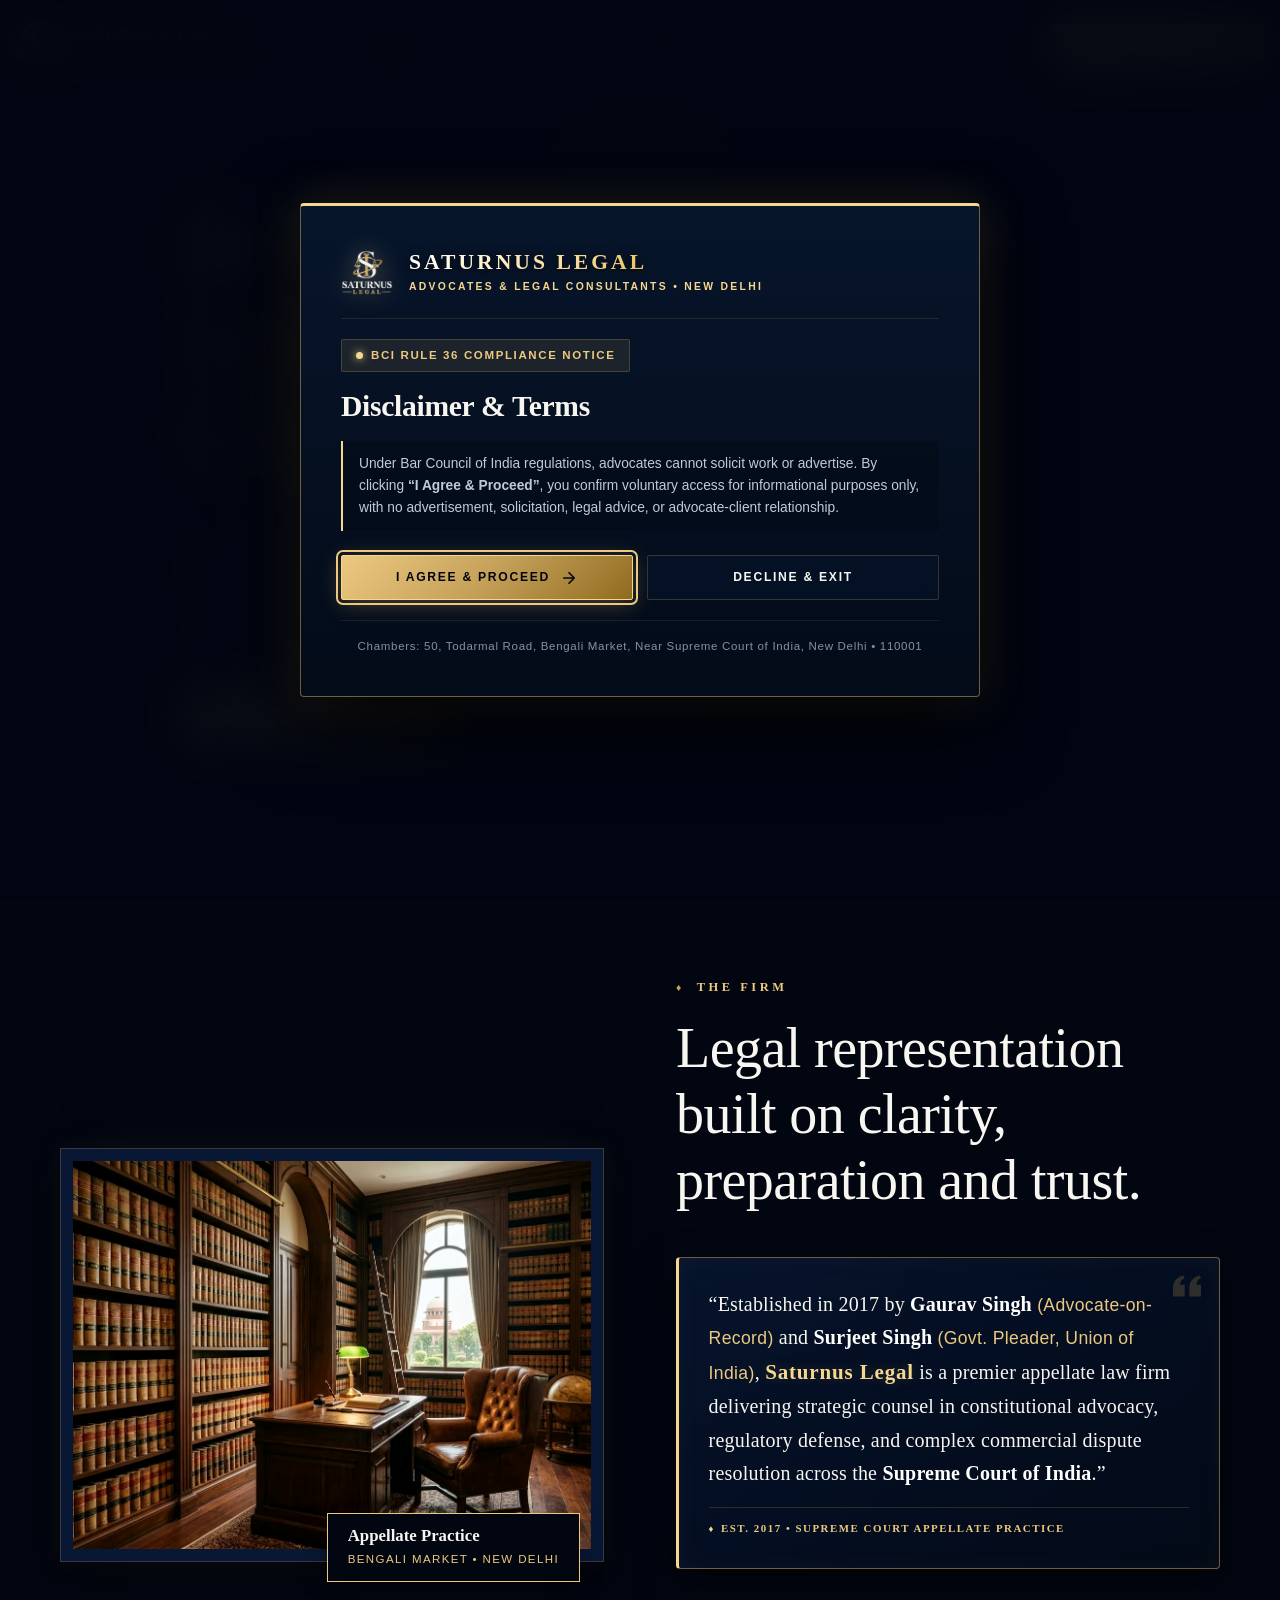
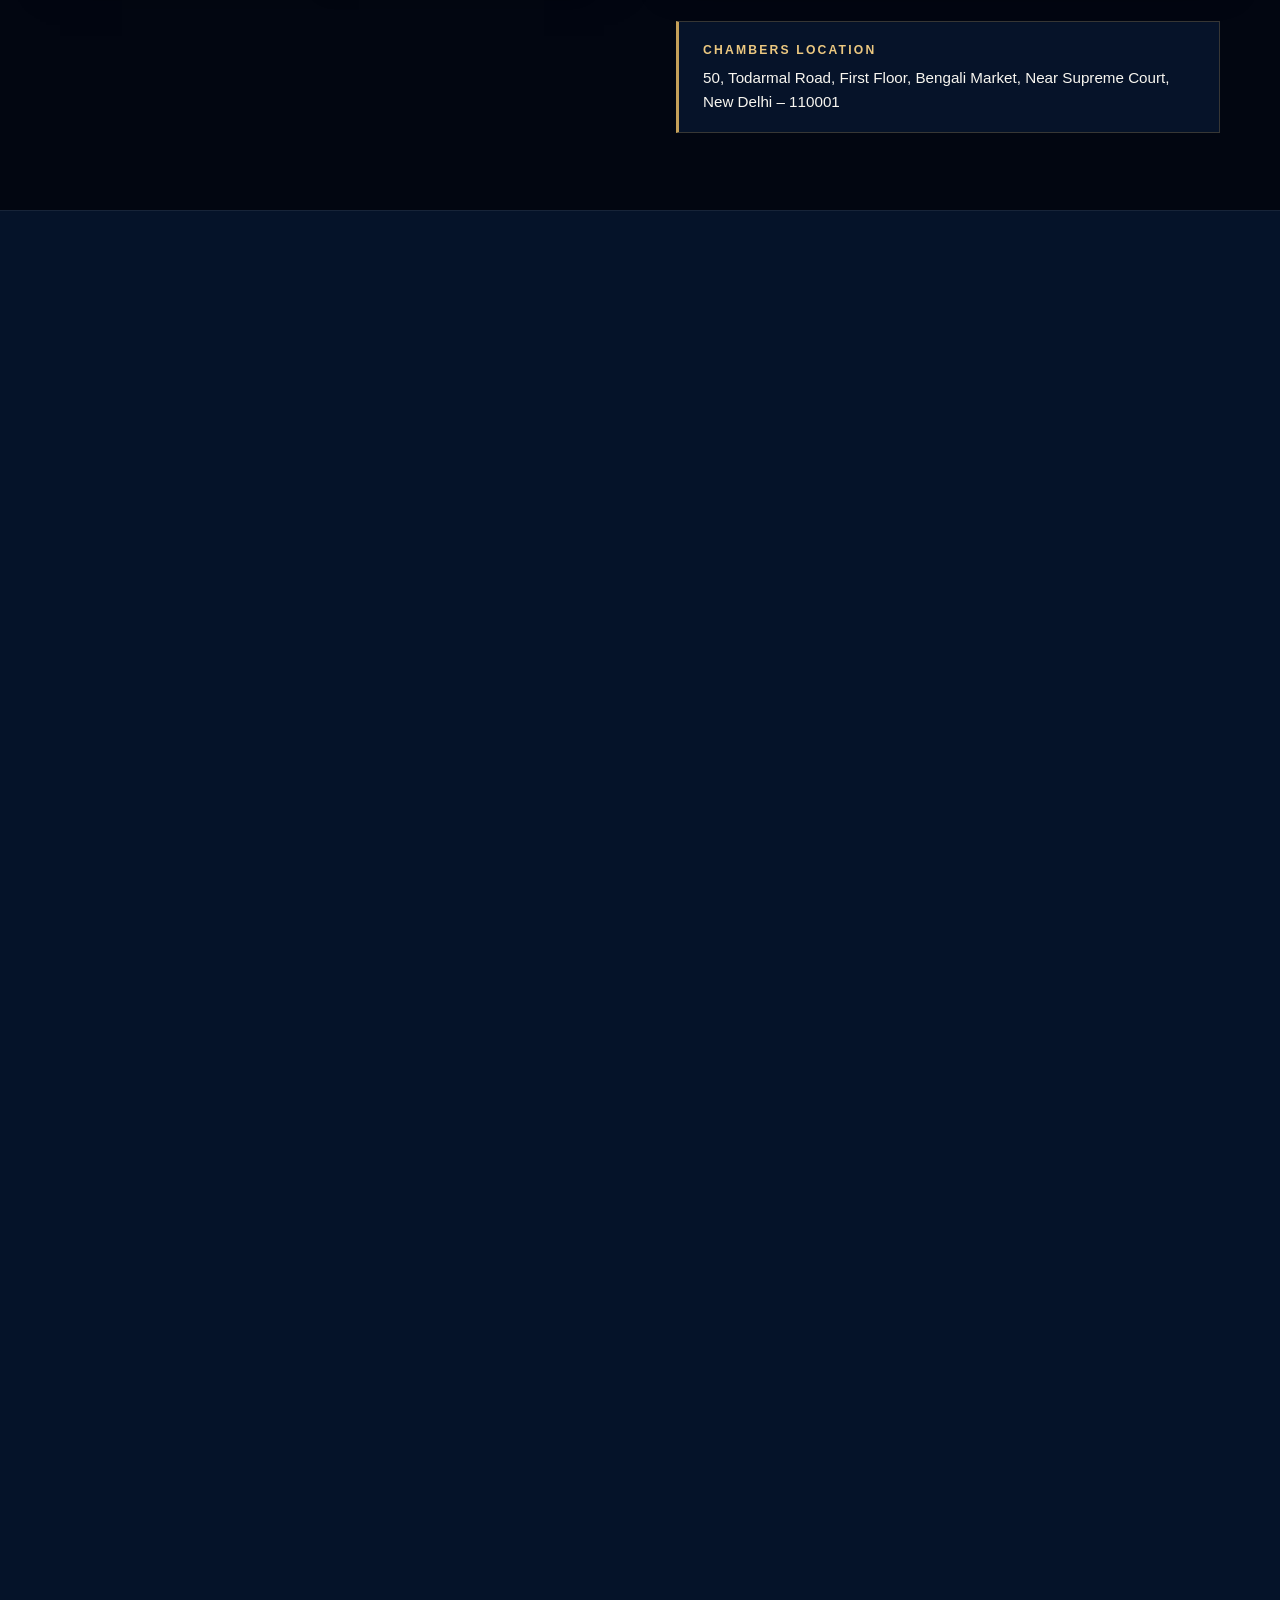
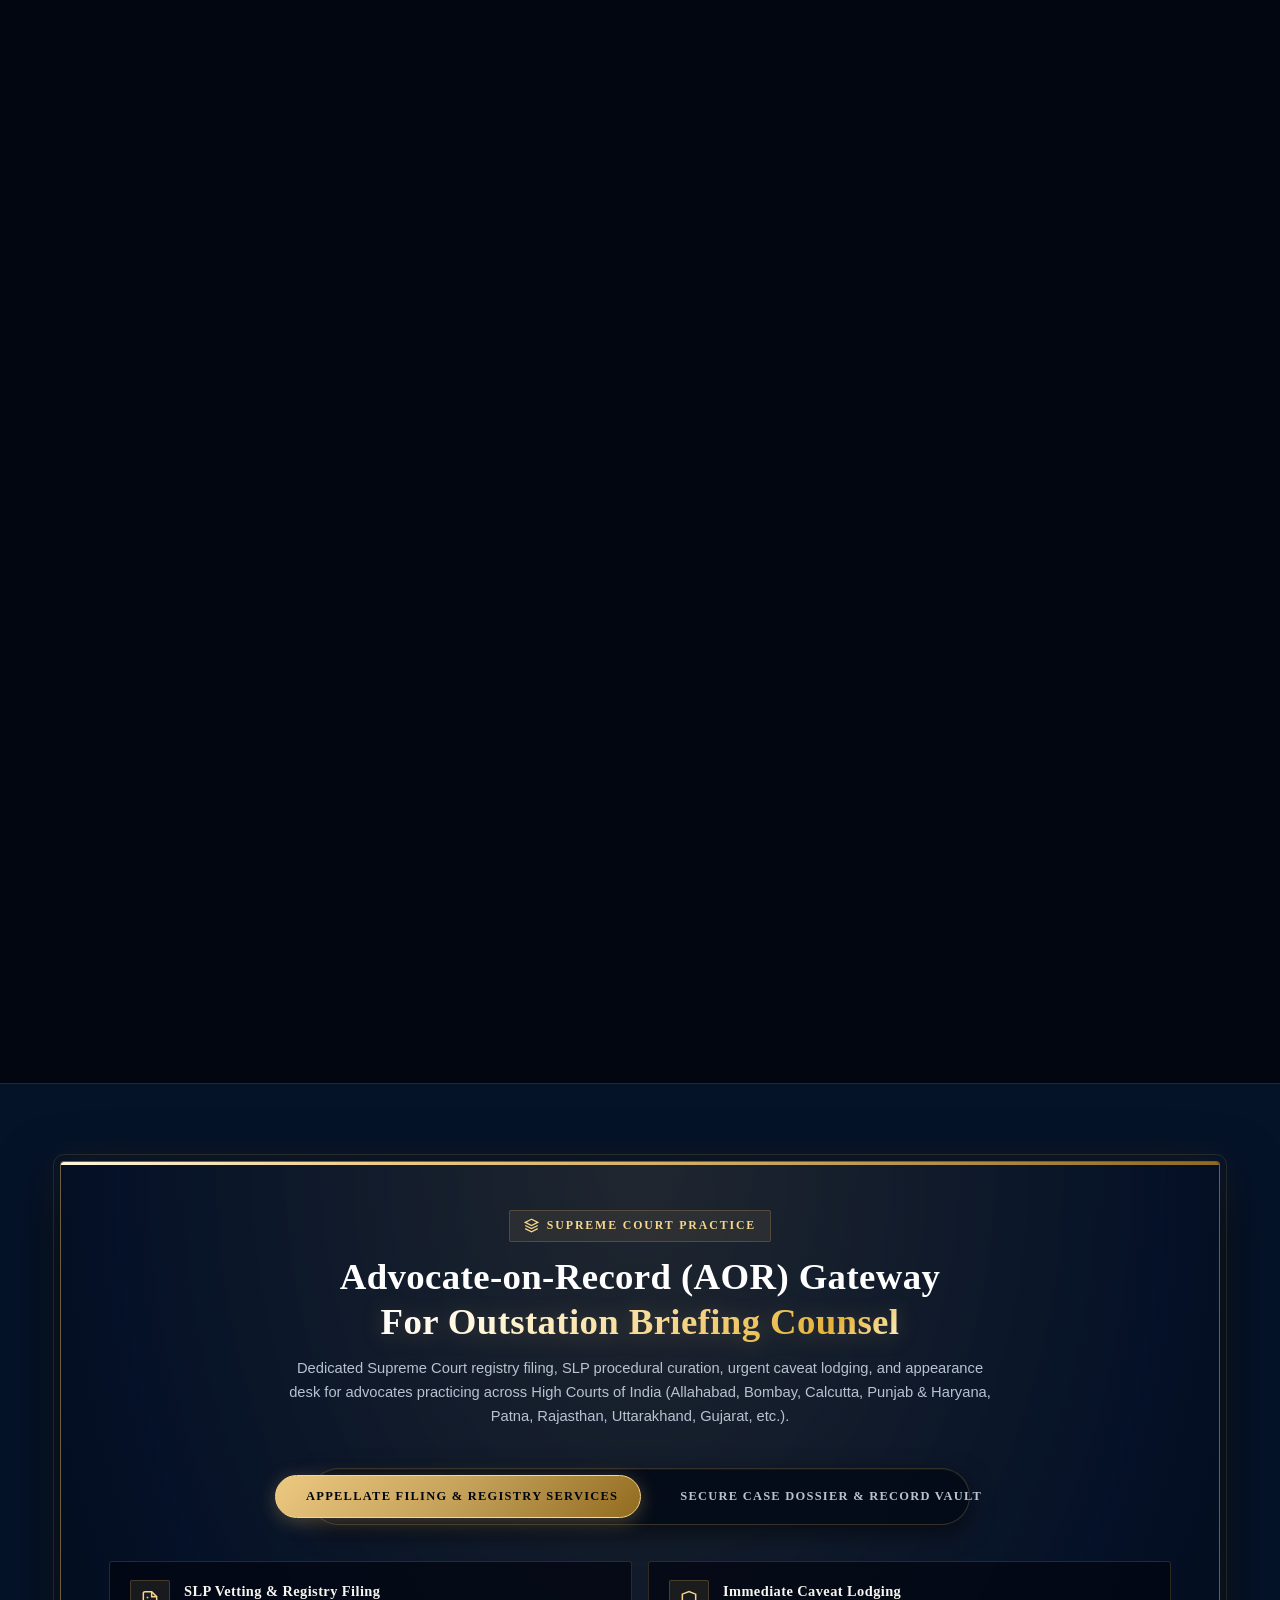
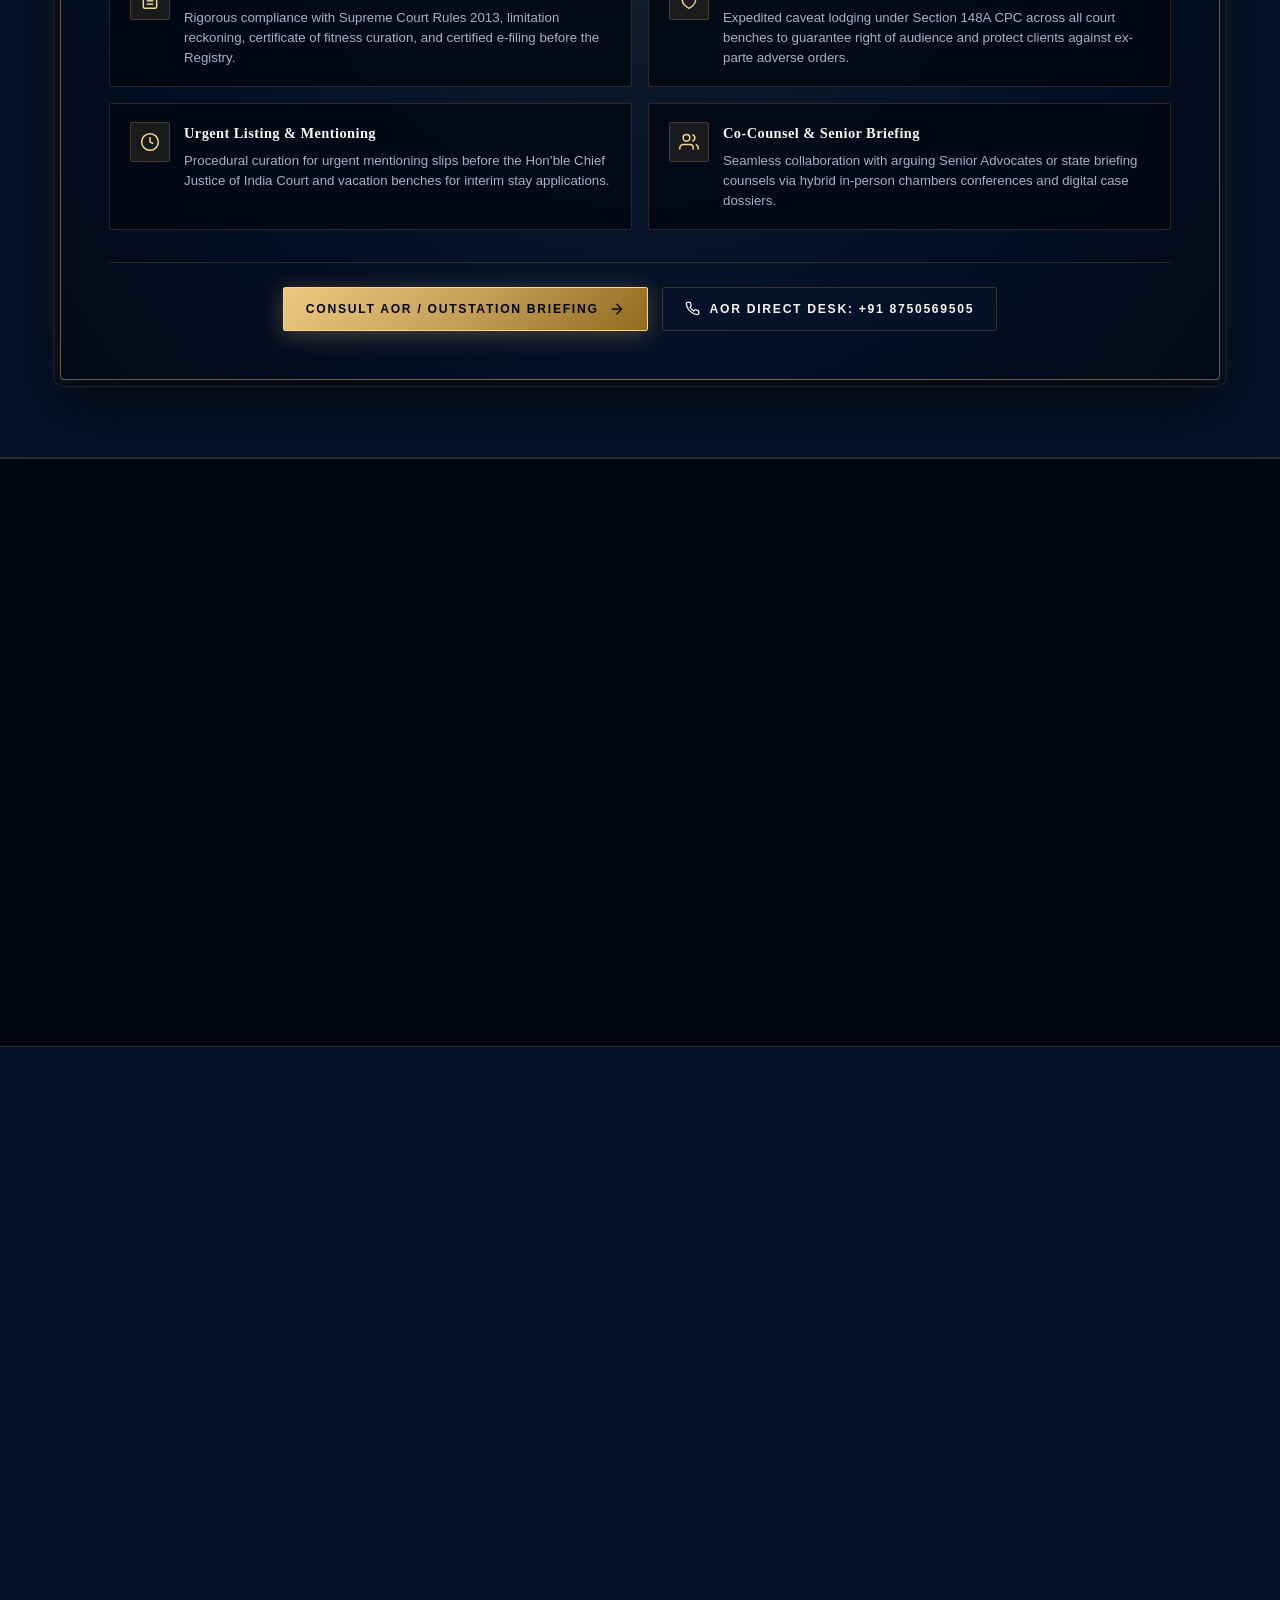
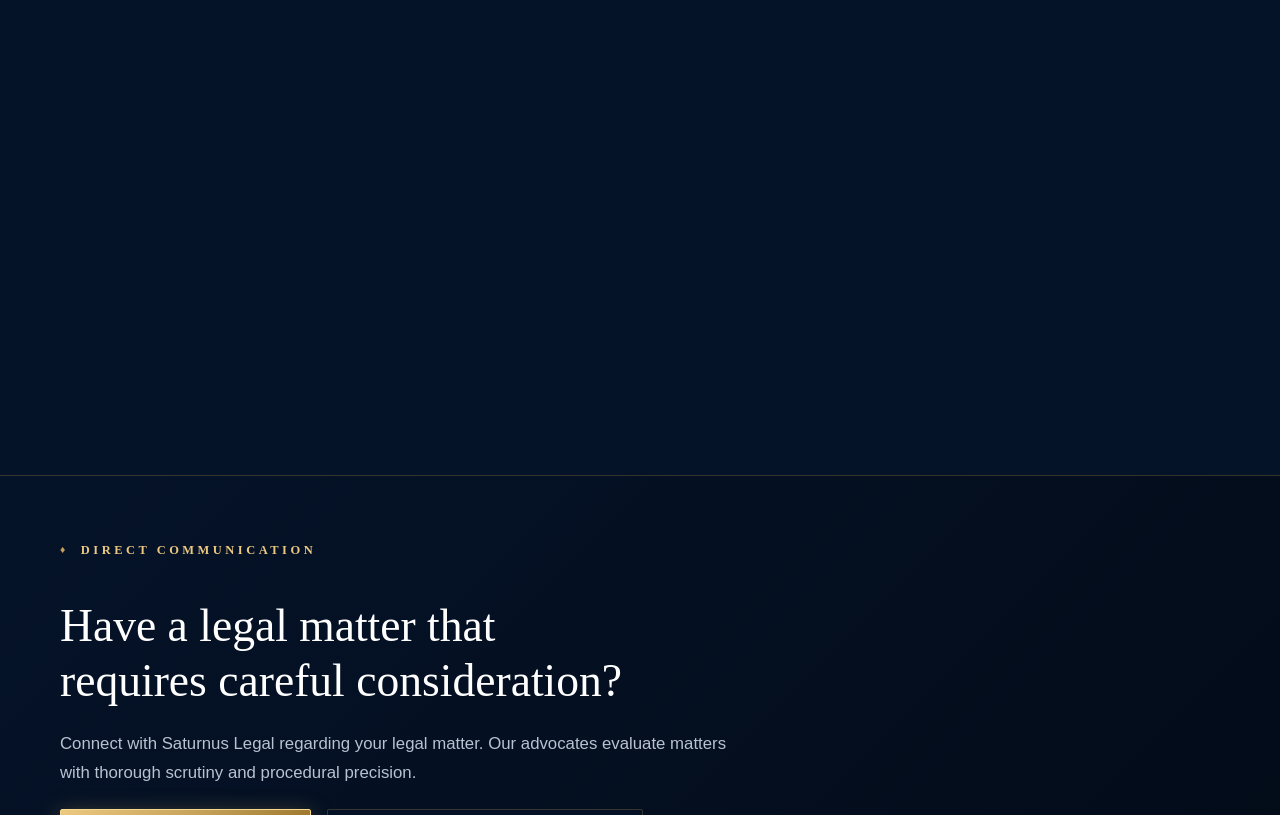
==== index.html @ 12e8ece1 "Update canonical, sitemap and URLs to primary www.saturnuslegal.com domain" ====
<!DOCTYPE html>
<html lang="en">
<head>
  <meta charset="UTF-8">
  <meta name="viewport" content="width=device-width, initial-scale=1.0, viewport-fit=cover">
  <title>Saturnus Legal | Supreme Court of India | New Delhi</title>
  
  <!-- Security Headers & Directives -->
  <meta http-equiv="X-Content-Type-Options" content="nosniff">
  <meta http-equiv="X-Frame-Options" content="SAMEORIGIN">
  <meta name="referrer" content="strict-origin-when-cross-origin">
  <meta http-equiv="Permissions-Policy" content="camera=(), microphone=(), geolocation=(), payment=(), usb=()">
  <meta http-equiv="Content-Security-Policy" content="default-src 'self'; script-src 'self' 'unsafe-inline'; style-src 'self' 'unsafe-inline' https://fonts.googleapis.com; font-src 'self' https://fonts.gstatic.com; img-src 'self' data: https:; frame-src 'self' https://www.google.com https://maps.google.com; connect-src 'self'; base-uri 'self'; form-action 'self' https://wa.me https://api.whatsapp.com;">

  <!-- SEO & Meta Description -->
  <meta name="description" content="Saturnus Legal, New Delhi — professional legal representation and counsel with an office near the Supreme Court of India. Advocate-on-Record and appellate practice.">
  <meta name="keywords" content="Saturnus Legal, Law Firm, Advocate-on-Record, Supreme Court of India, Gaurav Singh, Surjeet Singh, New Delhi Lawyer, Appellate Law, Bengali Market, Delhi High Court">
  <meta name="author" content="Saturnus Legal">
  <meta name="robots" content="index, follow, max-image-preview:large, max-snippet:-1, max-video-preview:-1">
  <meta name="theme-color" content="#030B18">
  <meta name="google-site-verification" content="google5a28d7c1aca1589a">
  <link rel="canonical" href="https://www.saturnuslegal.com/">

  <!-- Open Graph / Social Media (WhatsApp, Facebook, LinkedIn) -->
  <meta property="og:type" content="website">
  <meta property="og:site_name" content="Saturnus Legal">
  <meta property="og:url" content="https://www.saturnuslegal.com/">
  <meta property="og:title" content="Saturnus Legal | Supreme Court of India | New Delhi">
  <meta property="og:description" content="Strategic Counsel. Trusted Representation. Located at Bengali Market near the Supreme Court of India, New Delhi.">
  <meta property="og:image" content="https://www.saturnuslegal.com/assets/hero-supreme-court.jpg">
  <meta property="og:image:secure_url" content="https://www.saturnuslegal.com/assets/hero-supreme-court.jpg">
  <meta property="og:image:width" content="1200">
  <meta property="og:image:height" content="630">
  <meta property="og:locale" content="en_IN">

  <!-- Twitter Card -->
  <meta name="twitter:card" content="summary_large_image">
  <meta name="twitter:title" content="Saturnus Legal | Supreme Court of India | New Delhi">
  <meta name="twitter:description" content="Strategic Counsel. Trusted Representation. Located at Bengali Market near the Supreme Court of India, New Delhi.">
  <meta name="twitter:image" content="https://www.saturnuslegal.com/assets/hero-supreme-court.jpg">

  <!-- Favicon -->
  <link rel="icon" type="image/png" sizes="32x32" href="assets/favicon-32.png">
  <link rel="icon" type="image/png" sizes="64x64" href="assets/favicon-64.png">
  <link rel="apple-touch-icon" href="assets/favicon.png">

  <!-- Google Fonts Preconnect -->
  <link rel="preconnect" href="https://fonts.googleapis.com">
  <link rel="preconnect" href="https://fonts.gstatic.com" crossorigin>

  <!-- Preload Critical LCP Hero Background for instant display -->
  <link rel="preload" as="image" href="assets/hero-supreme-court-mobile.webp" type="image/webp" media="(max-width: 768px)" fetchpriority="high">
  <link rel="preload" as="image" href="assets/hero-supreme-court.webp" type="image/webp" media="(min-width: 769px)" fetchpriority="high">

  <!-- Streamlined High-Performance Google Fonts -->
  <link href="https://fonts.googleapis.com/css2?family=Cinzel:wght@600;700;800;900&family=Cormorant+Garamond:ital,wght@0,500;0,600;1,400&family=Inter:wght@400;500;600&display=swap" rel="stylesheet">

  <!-- Stylesheet -->
  <link rel="stylesheet" href="css/style.css?v=66">

  <!-- Structured Data: LegalService (Schema.org) -->
  <script type="application/ld+json">
  {
    "@context": "https://schema.org",
    "@type": "LegalService",
    "@id": "https://www.saturnuslegal.com/#organization",
    "name": "Saturnus Legal",
    "alternateName": ["Saturnus Legal Law Firm", "Saturnus Chambers"],
    "description": "Appellate legal counsel and Advocate-on-Record representation at the Supreme Court of India, New Delhi.",
    "url": "https://www.saturnuslegal.com",
    "logo": "https://www.saturnuslegal.com/assets/logo-on-dark.png",
    "image": "https://www.saturnuslegal.com/assets/hero-supreme-court.jpg",
    "telephone": ["+91-8750569505", "+91-9557641555", "+91-8368600210"],
    "priceRange": "₹₹₹₹",
    "address": {
      "@type": "PostalAddress",
      "streetAddress": "50, Todarmal Road, First Floor, Bengali Market",
      "addressLocality": "New Delhi",
      "addressRegion": "Delhi",
      "postalCode": "110001",
      "addressCountry": "IN"
    },
    "geo": {
      "@type": "GeoCoordinates",
      "latitude": "28.6272",
      "longitude": "77.2341"
    },
    "hasMap": "https://maps.google.com/?q=50,+Todarmal+Road,+Bengali+Market,+New+Delhi",
    "areaServed": [
      {
        "@type": "Country",
        "name": "India"
      },
      {
        "@type": "City",
        "name": "New Delhi"
      }
    ],
    "employee": [
      {
        "@type": "Person",
        "name": "Gaurav Singh",
        "jobTitle": "Advocate-on-Record, Supreme Court of India",
        "telephone": "+91-8750569505"
      },
      {
        "@type": "Person",
        "name": "Surjeet Singh",
        "jobTitle": "Advocate, Supreme Court of India",
        "telephone": "+91-9557641555"
      },
      {
        "@type": "Person",
        "name": "Vrinda Khanna",
        "jobTitle": "Advocate, Saturnus Legal"
      },
      {
        "@type": "Person",
        "name": "Pradyuman Tyagi",
        "jobTitle": "Advocate, Additional Standing Counsel (Delhi High Court & MCD)"
      }
    ]
  }
  </script>
</head>
<body>

  <!-- Skip Navigation for Accessibility -->
  <a href="#main-content" class="skip-link">Skip to main content</a>

  <!-- ========================================================================
       MANDATORY ENTRY DISCLAIMER GATEWAY (Bar Council of India Rule 36)
       ======================================================================== -->
  <aside class="entry-disclaimer-gateway" id="entry-disclaimer-gateway" role="dialog" aria-modal="true" aria-labelledby="disclaimer-modal-title" aria-describedby="disclaimer-modal-desc">
    <div class="entry-disclaimer-card">
      
      <!-- Brand & Insignia Header -->
      <div class="entry-disclaimer-header">
        <div class="entry-disclaimer-emblem">
          <picture>
            <source srcset="assets/logo-on-dark.webp" type="image/webp">
            <img src="assets/logo-on-dark.png" alt="Saturnus Legal Insignia" width="52" height="52" decoding="async">
          </picture>
        </div>
        <div class="entry-disclaimer-brand">
          <span class="entry-brand-title">SATURNUS LEGAL</span>
          <span class="entry-brand-sub">Advocates &amp; Legal Consultants &bull; New Delhi</span>
        </div>
      </div>

      <!-- Regulatory Pill -->
      <div class="entry-disclaimer-badge">
        <span class="entry-pill-dot"></span>
        <span>BCI Rule 36 Compliance Notice</span>
      </div>

      <h2 class="entry-disclaimer-title" id="disclaimer-modal-title">
        Disclaimer &amp; Terms
      </h2>

      <!-- Formal Disclaimer Content (Short & Precise) -->
      <div class="entry-disclaimer-body" id="disclaimer-modal-desc">
        <p class="entry-disclaimer-note-text">
          Under Bar Council of India regulations, advocates cannot solicit work or advertise. By clicking <strong>&ldquo;I Agree &amp; Proceed&rdquo;</strong>, you confirm voluntary access for informational purposes only, with no advertisement, solicitation, legal advice, or advocate-client relationship.
        </p>
      </div>

      <!-- Action Buttons -->
      <div class="entry-disclaimer-actions">
        <button type="button" class="btn btn-primary" id="disclaimer-agree-btn">
          <span>I Agree &amp; Proceed</span>
          <svg width="18" height="18" viewBox="0 0 24 24" fill="none" stroke="currentColor" stroke-width="2.2" stroke-linecap="round" stroke-linejoin="round"><path d="M5 12h14M12 5l7 7-7 7"/></svg>
        </button>
        <button type="button" class="btn btn-secondary" id="disclaimer-decline-btn">
          <span>Decline &amp; Exit</span>
        </button>
      </div>

      <div class="entry-disclaimer-chambers">
        <span>Chambers: 50, Todarmal Road, Bengali Market, Near Supreme Court of India, New Delhi &bull; 110001</span>
      </div>

    </div>
  </aside>

  <!-- ========================================================================
       Header & Sticky Navigation
       ======================================================================== -->
  <header class="site-header" id="site-header">
    <div class="container-wide nav-container">
      
      <!-- Brand Logo Lockup -->
      <a href="#hero" class="brand-link" aria-label="Saturnus Legal Home">
        <div class="brand-emblem-wrap">
          <picture>
            <source srcset="assets/emblem-crest.webp" type="image/webp">
            <img src="assets/emblem-crest.png" alt="Saturnus Legal Insignia" width="40" height="36" decoding="async">
          </picture>
        </div>
        <div class="brand-text-wrap">
          <span class="brand-name">Saturnus Legal</span>
          <span class="brand-sub">Advocates &amp; Legal Consultants</span>
        </div>
      </a>

      <!-- Desktop Navigation Menu -->
      <nav class="nav-menu" aria-label="Primary Navigation">
        <a href="#hero" class="nav-link active">Home</a>
        <a href="#about" class="nav-link">About</a>
        <a href="#practice" class="nav-link">Practice</a>
        <a href="#aor-gateway" class="nav-link">AOR Desk</a>
        <a href="#counsel" class="nav-link">Team</a>
        <a href="#insights" class="nav-link">Insights</a>
        <a href="#contact" class="nav-link">Contact</a>
      </nav>

      <!-- Desktop Navigation CTA -->
      <div class="nav-cta-wrap">
        <button type="button" class="btn btn-primary" id="open-consultation-btn">
          Request a Consultation
        </button>
      </div>

      <!-- Mobile Hamburger Button -->
      <button type="button" class="mobile-nav-toggle" id="mobile-nav-toggle" aria-label="Open Navigation Menu" aria-expanded="false" aria-controls="mobile-drawer">
        <span></span>
        <span></span>
        <span></span>
      </button>

    </div>
  </header>

  <!-- Mobile Drawer Menu -->
  <aside class="mobile-drawer" id="mobile-drawer" aria-label="Mobile Navigation Drawer" aria-hidden="true">
    <div class="mobile-drawer-head">
      <div class="brand-link">
        <div class="brand-emblem-wrap">
          <picture>
            <source srcset="assets/emblem-crest.webp" type="image/webp">
            <img src="assets/emblem-crest.png" alt="Saturnus Legal Emblem" width="36" height="32" loading="lazy" decoding="async">
          </picture>
        </div>
        <div class="brand-text-wrap">
          <span class="brand-name">Saturnus Legal</span>
          <span class="brand-sub">Advocates &amp; Legal Consultants</span>
        </div>
      </div>
      <button type="button" class="mobile-drawer-close-btn" id="mobile-drawer-close-btn" aria-label="Close Navigation Menu">
        <svg width="20" height="20" viewBox="0 0 24 24" fill="none" stroke="currentColor" stroke-width="2.2" stroke-linecap="round" stroke-linejoin="round">
          <line x1="18" y1="6" x2="6" y2="18"></line>
          <line x1="6" y1="6" x2="18" y2="18"></line>
        </svg>
      </button>
    </div>

    <nav class="mobile-nav-list" aria-label="Mobile Navigation Links">
      <a href="#hero" class="mobile-nav-link">Home</a>
      <a href="#about" class="mobile-nav-link">About the Firm</a>
      <a href="#practice" class="mobile-nav-link">Practice Areas</a>
      <a href="#aor-gateway" class="mobile-nav-link">AOR Outstation Gateway</a>
      <a href="#counsel" class="mobile-nav-link">Our Counsel</a>
      <a href="#insights" class="mobile-nav-link">Legal Insights</a>
      <a href="#contact" class="mobile-nav-link">Contact &amp; Chambers</a>
    </nav>

    <div class="mobile-drawer-footer">
      <button type="button" class="btn btn-primary" id="mobile-consultation-btn" style="width: 100%;">
        Request a Consultation
      </button>
      <div class="mobile-drawer-contact-item">
        <strong>Office:</strong> 50, Todarmal Road, First Floor, Bengali Market, Near Supreme Court, New Delhi – 110001
      </div>
      <div class="mobile-drawer-contact-item">
        <strong>Direct:</strong> <a href="tel:8750569505" style="color: var(--color-light-gold);">87505 69505</a> &bull; <a href="tel:9557641555" style="color: var(--color-light-gold);">95576 41555</a> &bull; <a href="tel:8368600210" style="color: var(--color-light-gold);">83686 00210</a>
      </div>
    </div>
  </aside>

  <!-- Mobile Drawer Backdrop -->
  <div class="mobile-backdrop" id="mobile-backdrop"></div>

  <!-- ========================================================================
       Main Content
       ======================================================================== -->
  <main id="main-content">

    <!-- HERO SECTION -->
    <section class="hero-section" id="hero">
      <div class="hero-background-wrap">
        <picture>
          <source media="(max-width: 768px)" srcset="assets/hero-supreme-court-mobile.webp" type="image/webp">
          <source media="(max-width: 768px)" srcset="assets/hero-supreme-court-mobile.jpg" type="image/jpeg">
          <source srcset="assets/hero-supreme-court.webp" type="image/webp">
          <img src="assets/hero-supreme-court.jpg" alt="Supreme Court of India Architectural Facade at Twilight" class="hero-bg-image" width="1376" height="768" fetchpriority="high">
        </picture>
        <div class="hero-overlay-gradient"></div>
      </div>

      <div class="container hero-content">
        <!-- Official Chambers Brand Lockup: Emblem + Supreme Court Accreditation -->
        <div class="hero-brand-lockup animate-hero-1">
          <div class="hero-emblem-wrap" aria-hidden="true">
            <picture>
              <source srcset="assets/emblem-crest.webp" type="image/webp">
              <img src="assets/emblem-crest.png" alt="Saturnus Legal Supreme Court Chambers Insignia" class="hero-emblem-img" width="68" height="61" fetchpriority="high" decoding="async">
            </picture>
          </div>
          <div class="hero-chambers-tag">
            <span class="pill-dot"></span>
            <span class="chambers-label">Supreme Court of India</span>
          </div>
        </div>

        <!-- Main Heading: Ultra Luxury Brand Styling -->
        <h1 class="hero-title animate-hero-2">
          <span class="hero-title-main">SATURNUS LEGAL</span>
          <span class="hero-title-sub">
            <span class="luxury-gold-line" aria-hidden="true"></span>
            <span class="luxury-sub-text">LAW FIRM &bull; SUPREME COURT OF INDIA</span>
            <span class="luxury-gold-line" aria-hidden="true"></span>
          </span>
        </h1>

        <!-- Supporting Line: Official Motto from Profile -->
        <p class="hero-strapline animate-hero-3">
          <span class="hero-motto-tag">STRATEGY &bull; STRENGTH &bull; JUSTICE</span>
        </p>

        <!-- Location Note -->
        <div class="hero-location-line animate-hero-3">
          <svg width="18" height="18" viewBox="0 0 24 24" fill="none" stroke="currentColor" stroke-width="2" stroke-linecap="round" stroke-linejoin="round"><path d="M21 10c0 7-9 13-9 13s-9-6-9-13a9 9 0 0 1 18 0z"></path><circle cx="12" cy="10" r="3"></circle></svg>
          <span>Chambers: 50, Todarmal Road, Bengali Market &bull; Near Supreme Court, New Delhi</span>
        </div>

        <!-- High-Court Chambers Credentials Pill Strip -->
        <div class="hero-prestige-strip animate-hero-3">
          <div class="prestige-tag">
            <svg width="15" height="15" viewBox="0 0 24 24" fill="none" stroke="currentColor" stroke-width="2"><path d="M12 2L2 7l10 5 10-5-10-5zM2 17l10 5 10-5M2 12l10 5 10-5"/></svg>
            <span>Advocate-on-Record Chambers</span>
          </div>
          <div class="prestige-tag">
            <svg width="15" height="15" viewBox="0 0 24 24" fill="none" stroke="currentColor" stroke-width="2"><circle cx="12" cy="12" r="10"/><path d="M12 6v6l4 2"/></svg>
            <span>Est. 2017 &bull; Supreme Court &amp; High Courts</span>
          </div>
        </div>

        <!-- Action Buttons -->
        <div class="hero-actions animate-hero-4">
          <a href="#contact" class="btn btn-primary">
            Request a Consultation
          </a>
          <a href="#practice" class="btn btn-secondary">
            Explore Practice Areas
          </a>
        </div>

      </div>
    </section>

    <!-- ABOUT SECTION ("THE FIRM") -->
    <section class="about-section section-padding" id="about">
      <div class="container">
        <div class="about-grid">
          
          <!-- Visual Column -->
          <div class="about-visual-column">
            <div class="about-image-frame">
              <picture>
                <source srcset="assets/chambers-library.webp" type="image/webp">
                <img src="assets/chambers-library.jpg" alt="Saturnus Legal Chambers Library and Supreme Court Dome View" width="1200" height="896" loading="lazy">
              </picture>
            </div>
            <div class="about-caption-badge">
              <p class="about-caption-title">Appellate Practice</p>
              <p class="about-caption-sub">Bengali Market &bull; New Delhi</p>
            </div>
          </div>

          <!-- Content Column -->
          <div class="about-content-column">
            <span class="editorial-label">The Firm</span>
            <h2 class="section-title">Legal representation built on clarity, preparation and trust.</h2>

            <blockquote class="about-statement-card">
              <div class="statement-quote-icon" aria-hidden="true">
                <svg width="28" height="28" viewBox="0 0 24 24" fill="currentColor">
                  <path d="M14.017 21v-7.391c0-5.704 3.731-9.57 8.983-10.609l.995 2.151c-2.432.917-3.995 3.638-3.995 5.849h4v10h-9.983zm-14.017 0v-7.391c0-5.704 3.748-9.57 9-10.609l.996 2.151c-2.433.917-3.996 3.638-3.996 5.849h3.983v10h-9.983z"/>
                </svg>
              </div>
              <p class="about-statement-text">
                &ldquo;Established in 2017 by <strong class="statement-counsel">Gaurav Singh</strong> <em>(Advocate-on-Record)</em> and <strong class="statement-counsel">Surjeet Singh</strong> <em>(Govt. Pleader, Union of India)</em>, <span class="statement-firm">Saturnus Legal</span> is a premier appellate law firm delivering strategic counsel in constitutional advocacy, regulatory defense, and complex commercial dispute resolution across the <span class="statement-court">Supreme Court of India</span>.&rdquo;
              </p>
              <div class="statement-footer">
                <span class="statement-pill">Est. 2017 &bull; Supreme Court Appellate Practice</span>
              </div>
            </blockquote>

            <!-- Office Verification Card -->
            <div class="about-address-box">
              <p class="about-address-title">Chambers Location</p>
              <p class="about-address-desc">
                50, Todarmal Road, First Floor, Bengali Market, Near Supreme Court, New Delhi – 110001
              </p>
            </div>
          </div>

        </div>
      </div>
    </section>

    <!-- THE PEOPLE / OUR COUNSEL -->
    <section class="counsel-section section-padding" id="counsel">
      <div class="container">
        
        <div class="counsel-header">
          <span class="editorial-label">The People</span>
          <h2 class="section-title">Our Counsel</h2>
          <p class="section-subtitle" style="margin: 0 auto;">
            Distinguished legal advocates admitted to practice before the Supreme Court of India, committed to thorough judicial preparation and integrity.
          </p>
        </div>

        <div class="counsel-grid">
          
          <!-- Counsel 1: Gaurav Singh -->
          <article class="counsel-card" itemscope itemtype="https://schema.org/Person">
            
            <!-- Showcase Frame with Reference Layout -->
            <div class="counsel-showcase-wrap">
              <!-- Top Overlapping Pill Badge -->
              <div class="counsel-top-pill">
                <span class="pill-icon">⚖️</span>
                <span>AOR &bull; SUPREME COURT</span>
              </div>

              <!-- Main Portrait Container -->
              <div class="counsel-portrait-container">
                <div class="counsel-portrait-frame">
                  <div class="counsel-corner-bracket corner-tl"></div>
                  <div class="counsel-corner-bracket corner-tr"></div>
                  <div class="counsel-corner-bracket corner-bl"></div>
                  <div class="counsel-corner-bracket corner-br"></div>
                  <picture>
                    <source srcset="assets/counsel-gaurav-square.webp?v=2" type="image/webp">
                    <img src="assets/counsel-gaurav-square.jpg?v=2" alt="Advocate Gaurav Singh, Advocate-on-Record, Supreme Court of India" class="counsel-portrait-img" width="594" height="594" loading="lazy" itemprop="image">
                  </picture>
                  <div class="counsel-portrait-gradient"></div>

                  <!-- Left Floating Standing Badge -->
                  <div class="counsel-standing-badge">
                    <span class="standing-number">AOR</span>
                    <div class="standing-details">
                      <span class="standing-title">SUPREME COURT</span>
                      <span class="standing-sub">Chambers: Bengali Mkt.</span>
                    </div>
                  </div>
                </div>
              </div>

              <!-- Bottom Overlapping Nameplate Plaque -->
              <div class="counsel-nameplate">
                <div class="counsel-nameplate-icon">
                  <svg width="22" height="22" viewBox="0 0 24 24" fill="none" stroke="currentColor" stroke-width="1.8"><path d="M12 3v18M6 8l6-3 6 3M3 14l3-6 3 6a3 3 0 0 1-6 0zm12 0l3-6 3 6a3 3 0 0 1-6 0zM4 21h16"/></svg>
                </div>
                <div class="counsel-nameplate-info">
                  <h3 class="counsel-name" itemprop="name">GAURAV SINGH</h3>
                  <p class="counsel-role" itemprop="jobTitle">Advocate-on-Record (AOR)</p>
                  <p class="counsel-court">Supreme Court of India &bull; New Delhi</p>
                </div>
              </div>
            </div>

            <div class="counsel-credentials-row">
              <span class="counsel-tag">Campus Law Centre (DU) Alumni</span>
            </div>

            <p class="counsel-bio">
              Founding Partner and Advocate-on-Record at the Supreme Court of India. Specializes in high-stakes appellate advocacy, Special Leave Petitions (SLPs), and complex commercial disputes.
            </p>

            <div class="counsel-contact-group">
              <a href="tel:8750569505" class="counsel-phone-btn" aria-label="Call Gaurav Singh at 8750569505">
                <svg width="18" height="18" viewBox="0 0 24 24" fill="none" stroke="currentColor" stroke-width="2" stroke-linecap="round" stroke-linejoin="round"><path d="M22 16.92v3a2 2 0 0 1-2.18 2 19.79 19.79 0 0 1-8.63-3.07 19.5 19.5 0 0 1-6-6 19.79 19.79 0 0 1-3.07-8.67A2 2 0 0 1 4.11 2h3a2 2 0 0 1 2 1.72 12.84 12.84 0 0 0 .7 2.81 2 2 0 0 1-.45 2.11L8.09 9.91a16 16 0 0 0 6 6l1.27-1.27a2 2 0 0 1 2.11-.45 12.84 12.84 0 0 0 2.81.7A2 2 0 0 1 22 16.92z"></path></svg>
                <span>Call Gaurav Singh: <strong>8750569505</strong></span>
              </a>
              <a href="https://wa.me/918750569505?text=Hello%20Advocate%20Gaurav%20Singh,%20I%20would%20like%20to%20consult%20regarding%20a%20legal%20matter%20at%20Saturnus%20Legal." target="_blank" rel="noopener noreferrer" class="counsel-wa-btn" aria-label="WhatsApp Gaurav Singh">
                <svg width="18" height="18" viewBox="0 0 24 24" fill="currentColor"><path d="M12.04 2C6.58 2 2.13 6.45 2.13 11.91C2.13 13.66 2.59 15.36 3.45 16.86L2.05 22L7.3 20.62C8.75 21.41 10.38 21.83 12.04 21.83C17.5 21.83 21.95 17.38 21.95 11.92C21.95 9.27 20.92 6.78 19.05 4.91C17.18 3.03 14.69 2 12.04 2M12.05 3.67C14.25 3.67 16.31 4.53 17.87 6.09C19.42 7.65 20.28 9.72 20.28 11.92C20.28 16.46 16.58 20.15 12.04 20.15C10.56 20.15 9.11 19.76 7.85 19L7.55 18.83L4.43 19.65L5.26 16.61L5.06 16.29C4.24 15 3.8 13.47 3.8 11.91C3.81 7.37 7.5 3.67 12.05 3.67M9.04 6.72C8.84 6.72 8.52 6.8 8.25 7.09C7.99 7.38 7.24 8.08 7.24 9.51C7.24 10.95 8.29 12.33 8.43 12.52C8.58 12.72 10.5 15.68 13.43 16.94C14.13 17.24 14.67 17.42 15.1 17.56C15.8 17.78 16.43 17.75 16.94 17.67C17.5 17.59 18.68 16.96 18.93 16.27C19.18 15.58 19.18 14.98 19.1 14.86C19.03 14.74 18.83 14.67 18.53 14.52C18.24 14.37 16.79 13.66 16.52 13.56C16.25 13.46 16.05 13.41 15.86 13.71C15.66 14 15.09 14.67 14.92 14.86C14.75 15.06 14.58 15.08 14.28 14.93C13.99 14.79 13.04 14.47 11.91 13.47C11.03 12.69 10.44 11.72 10.27 11.43C10.1 11.13 10.25 10.98 10.4 10.83C10.53 10.7 10.7 10.48 10.84 10.31C10.99 10.14 11.04 10.02 11.14 9.82C11.24 9.63 11.19 9.45 11.11 9.31C11.04 9.16 10.44 7.68 10.19 7.09C9.95 6.51 9.7 6.59 9.52 6.58C9.35 6.57 9.15 6.57 9.04 6.72Z"/></svg>
                <span>WhatsApp Chambers Direct</span>
              </a>
            </div>
          </article>

          <!-- Counsel 2: Surjeet Singh -->
          <article class="counsel-card" itemscope itemtype="https://schema.org/Person">
            
            <!-- Showcase Frame with Reference Layout -->
            <div class="counsel-showcase-wrap">
              <!-- Top Overlapping Pill Badge -->
              <div class="counsel-top-pill">
                <span class="pill-icon">⚖️</span>
                <span>GOVT. PLEADER &bull; UNION OF INDIA</span>
              </div>

              <!-- Main Portrait Container -->
              <div class="counsel-portrait-container">
                <div class="counsel-portrait-frame">
                  <div class="counsel-corner-bracket corner-tl"></div>
                  <div class="counsel-corner-bracket corner-tr"></div>
                  <div class="counsel-corner-bracket corner-bl"></div>
                  <div class="counsel-corner-bracket corner-br"></div>
                  <picture>
                    <source srcset="assets/counsel-surjeet-square.webp?v=2" type="image/webp">
                    <img src="assets/counsel-surjeet-square.jpg?v=2" alt="Advocate Surjeet Singh, Government Pleader, Union of India" class="counsel-portrait-img" width="799" height="799" loading="lazy" itemprop="image">
                  </picture>
                  <div class="counsel-portrait-gradient"></div>

                  <!-- Left Floating Standing Badge -->
                  <div class="counsel-standing-badge">
                    <span class="standing-number">UOI</span>
                    <div class="standing-details">
                      <span class="standing-title">GOVT. PLEADER</span>
                      <span class="standing-sub">Union of India &bull; Supreme Court</span>
                    </div>
                  </div>
                </div>
              </div>

              <!-- Bottom Overlapping Nameplate Plaque -->
              <div class="counsel-nameplate">
                <div class="counsel-nameplate-icon">
                  <svg width="22" height="22" viewBox="0 0 24 24" fill="none" stroke="currentColor" stroke-width="1.8"><path d="M12 3v18M6 8l6-3 6 3M3 14l3-6 3 6a3 3 0 0 1-6 0zm12 0l3-6 3 6a3 3 0 0 1-6 0zM4 21h16"/></svg>
                </div>
                <div class="counsel-nameplate-info">
                  <h3 class="counsel-name" itemprop="name">SURJEET SINGH</h3>
                  <p class="counsel-role" itemprop="jobTitle">Advocate &bull; Govt. Pleader, Union of India</p>
                  <p class="counsel-court">Supreme Court of India &bull; New Delhi</p>
                </div>
              </div>
            </div>

            <div class="counsel-credentials-row">
              <span class="counsel-tag">Campus Law Centre (DU) Alumni</span>
              <span class="counsel-tag">Service Matters &amp; Writs</span>
            </div>

            <p class="counsel-bio">
              Founder and Government Pleader (Union of India). Specializes in Service Matters, Writ Petitions, Banking &amp; Finance, SARFAESI, commercial arbitration, and regulatory defense.
            </p>

            <div class="counsel-contact-group">
              <a href="tel:9557641555" class="counsel-phone-btn" aria-label="Call Surjeet Singh at 9557641555">
                <svg width="18" height="18" viewBox="0 0 24 24" fill="none" stroke="currentColor" stroke-width="2" stroke-linecap="round" stroke-linejoin="round"><path d="M22 16.92v3a2 2 0 0 1-2.18 2 19.79 19.79 0 0 1-8.63-3.07 19.5 19.5 0 0 1-6-6 19.79 19.79 0 0 1-3.07-8.67A2 2 0 0 1 4.11 2h3a2 2 0 0 1 2 1.72 12.84 12.84 0 0 0 .7 2.81 2 2 0 0 1-.45 2.11L8.09 9.91a16 16 0 0 0 6 6l1.27-1.27a2 2 0 0 1 2.11-.45 12.84 12.84 0 0 0 2.81.7A2 2 0 0 1 22 16.92z"></path></svg>
                <span>Call Surjeet Singh: <strong>9557641555</strong></span>
              </a>
              <a href="https://wa.me/919557641555?text=Hello%20Advocate%20Surjeet%20Singh,%20I%20would%20like%20to%20consult%20regarding%20a%20legal%20matter%20at%20Saturnus%20Legal." target="_blank" rel="noopener noreferrer" class="counsel-wa-btn" aria-label="WhatsApp Surjeet Singh">
                <svg width="18" height="18" viewBox="0 0 24 24" fill="currentColor"><path d="M12.04 2C6.58 2 2.13 6.45 2.13 11.91C2.13 13.66 2.59 15.36 3.45 16.86L2.05 22L7.3 20.62C8.75 21.41 10.38 21.83 12.04 21.83C17.5 21.83 21.95 17.38 21.95 11.92C21.95 9.27 20.92 6.78 19.05 4.91C17.18 3.03 14.69 2 12.04 2M12.05 3.67C14.25 3.67 16.31 4.53 17.87 6.09C19.42 7.65 20.28 9.72 20.28 11.92C20.28 16.46 16.58 20.15 12.04 20.15C10.56 20.15 9.11 19.76 7.85 19L7.55 18.83L4.43 19.65L5.26 16.61L5.06 16.29C4.24 15 3.8 13.47 3.8 11.91C3.81 7.37 7.5 3.67 12.05 3.67M9.04 6.72C8.84 6.72 8.52 6.8 8.25 7.09C7.99 7.38 7.24 8.08 7.24 9.51C7.24 10.95 8.29 12.33 8.43 12.52C8.58 12.72 10.5 15.68 13.43 16.94C14.13 17.24 14.67 17.42 15.1 17.56C15.8 17.78 16.43 17.75 16.94 17.67C17.5 17.59 18.68 16.96 18.93 16.27C19.18 15.58 19.18 14.98 19.1 14.86C19.03 14.74 18.83 14.67 18.53 14.52C18.24 14.37 16.79 13.66 16.52 13.56C16.25 13.46 16.05 13.41 15.86 13.71C15.66 14 15.09 14.67 14.92 14.86C14.75 15.06 14.58 15.08 14.28 14.93C13.99 14.79 13.04 14.47 11.91 13.47C11.03 12.69 10.44 11.72 10.27 11.43C10.1 11.13 10.25 10.98 10.4 10.83C10.53 10.7 10.7 10.48 10.84 10.31C10.99 10.14 11.04 10.02 11.14 9.82C11.24 9.63 11.19 9.45 11.11 9.31C11.04 9.16 10.44 7.68 10.19 7.09C9.95 6.51 9.7 6.59 9.52 6.58C9.35 6.57 9.15 6.57 9.04 6.72Z"/></svg>
                <span>WhatsApp Chambers Direct</span>
              </a>
            </div>
          </article>

          <!-- Counsel 3: Vrinda Khanna -->
          <article class="counsel-card" itemscope itemtype="https://schema.org/Person">
            
            <!-- Showcase Frame with Reference Layout -->
            <div class="counsel-showcase-wrap">
              <!-- Top Overlapping Pill Badge -->
              <div class="counsel-top-pill">
                <span class="pill-icon">⚖️</span>
                <span>ADVOCATE &bull; DELHI HIGH COURT</span>
              </div>

              <!-- Main Portrait Container -->
              <div class="counsel-portrait-container">
                <div class="counsel-portrait-frame">
                  <div class="counsel-corner-bracket corner-tl"></div>
                  <div class="counsel-corner-bracket corner-tr"></div>
                  <div class="counsel-corner-bracket corner-bl"></div>
                  <div class="counsel-corner-bracket corner-br"></div>
                  <picture>
                    <source srcset="assets/counsel-vrinda-square.webp?v=1" type="image/webp">
                    <img src="assets/counsel-vrinda-square.jpg?v=1" alt="Advocate Vrinda Khanna, Saturnus Legal" class="counsel-portrait-img" width="413" height="413" loading="lazy" itemprop="image">
                  </picture>
                  <div class="counsel-portrait-gradient"></div>

                  <!-- Left Floating Standing Badge -->
                  <div class="counsel-standing-badge">
                    <span class="standing-number">ADV</span>
                    <div class="standing-details">
                      <span class="standing-title">ADVOCATE</span>
                      <span class="standing-sub">Saturnus Legal</span>
                    </div>
                  </div>
                </div>
              </div>

              <!-- Bottom Overlapping Nameplate Plaque -->
              <div class="counsel-nameplate">
                <div class="counsel-nameplate-icon">
                  <svg width="22" height="22" viewBox="0 0 24 24" fill="none" stroke="currentColor" stroke-width="1.8"><path d="M12 3v18M6 8l6-3 6 3M3 14l3-6 3 6a3 3 0 0 1-6 0zm12 0l3-6 3 6a3 3 0 0 1-6 0zM4 21h16"/></svg>
                </div>
                <div class="counsel-nameplate-info">
                  <h3 class="counsel-name" itemprop="name">VRINDA KHANNA</h3>
                  <p class="counsel-role" itemprop="jobTitle">Advocate</p>
                  <p class="counsel-court">Supreme Court &bull; High Court of Delhi</p>
                </div>
              </div>
            </div>

            <div class="counsel-credentials-row">
              <span class="counsel-tag">B.A. Law &amp; Politics (AUD)</span>
              <span class="counsel-tag">LL.B. (Hons) NFSU (MHA)</span>
            </div>

            <p class="counsel-bio">
              Advocate at Saturnus Legal specializing in litigation research, legal drafting, criminal jurisprudence, and dispute resolution across constitutional courts and appellate tribunals.
            </p>
          </article>

          <!-- Counsel 4: Pradyuman Tyagi -->
          <article class="counsel-card" itemscope itemtype="https://schema.org/Person">
            
            <!-- Showcase Frame with Reference Layout -->
            <div class="counsel-showcase-wrap">
              <!-- Top Overlapping Pill Badge -->
              <div class="counsel-top-pill">
                <span class="pill-icon">⚖️</span>
                <span>ADDL. STANDING COUNSEL &bull; DELHI HIGH COURT</span>
              </div>

              <!-- Main Portrait Container -->
              <div class="counsel-portrait-container">
                <div class="counsel-portrait-frame">
                  <div class="counsel-corner-bracket corner-tl"></div>
                  <div class="counsel-corner-bracket corner-tr"></div>
                  <div class="counsel-corner-bracket corner-bl"></div>
                  <div class="counsel-corner-bracket corner-br"></div>
                  <picture>
                    <source srcset="assets/counsel-pradyuman-square.webp?v=1" type="image/webp">
                    <img src="assets/counsel-pradyuman-square.jpg?v=1" alt="Advocate Pradyuman Tyagi, Saturnus Legal" class="counsel-portrait-img" width="600" height="600" loading="lazy" itemprop="image">
                  </picture>
                  <div class="counsel-portrait-gradient"></div>

                  <!-- Left Floating Standing Badge -->
                  <div class="counsel-standing-badge">
                    <span class="standing-number">ASC</span>
                    <div class="standing-details">
                      <span class="standing-title">STANDING COUNSEL</span>
                      <span class="standing-sub">Delhi High Court &bull; MCD</span>
                    </div>
                  </div>
                </div>
              </div>

              <!-- Bottom Overlapping Nameplate Plaque -->
              <div class="counsel-nameplate">
                <div class="counsel-nameplate-icon">
                  <svg width="22" height="22" viewBox="0 0 24 24" fill="none" stroke="currentColor" stroke-width="1.8"><path d="M12 3v18M6 8l6-3 6 3M3 14l3-6 3 6a3 3 0 0 1-6 0zm12 0l3-6 3 6a3 3 0 0 1-6 0zM4 21h16"/></svg>
                </div>
                <div class="counsel-nameplate-info">
                  <h3 class="counsel-name" itemprop="name">PRADYUMAN TYAGI</h3>
                  <p class="counsel-role" itemprop="jobTitle">Advocate</p>
                  <p class="counsel-court">Delhi High Court &bull; Addl. Standing Counsel, MCD</p>
                </div>
              </div>
            </div>

            <div class="counsel-credentials-row">
              <span class="counsel-tag">Addl. Standing Counsel (Delhi High Court)</span>
              <span class="counsel-tag">Standing Counsel (MCD)</span>
            </div>

            <p class="counsel-bio">
              Advocate at Saturnus Legal and Additional Standing Counsel for the Municipal Corporation of Delhi (MCD) before the High Court of Delhi.
            </p>
          </article>

        </div>
      </div>
    </section>

    <!-- PRACTICE AREAS -->
    <section class="practice-section section-padding" id="practice">
      <div class="container">
        
        <div class="practice-header">
          <span class="editorial-label">Areas of Focus</span>
          <h2 class="section-title">Practice Areas</h2>
          <p class="section-subtitle">
            Offering multi-disciplinary legal advisory, transactional counsel, and dispute representation across constitutional courts, appellate benches, and specialized tribunals.
          </p>
        </div>

        <div class="practice-grid">
          
          <!-- I. Litigation -->
          <div class="practice-card" data-practice="Litigation & Appellate Practice">
            <span class="practice-num">I</span>
            <h3 class="practice-title">Litigation &amp; Appellate Practice</h3>
            <p class="practice-desc">
              We offer a full spectrum of litigation services in the Supreme Court of India, various High Courts, specialized tribunals including DRT, DRAT, NCLT, and NCLAT, and before various District Courts of Delhi.
            </p>
            <div class="practice-tags-wrap">
              <span class="practice-tag">Supreme Court of India</span>
              <span class="practice-tag">High Courts</span>
              <span class="practice-tag">NCLT &bull; NCLAT</span>
              <span class="practice-tag">DRT &bull; DRAT</span>
            </div>
            <span class="practice-cta-link" role="button" tabindex="0">Consult on this Area &rarr;</span>
          </div>

          <!-- II. Arbitration & Dispute Resolution -->
          <div class="practice-card" data-practice="Arbitration & Dispute Resolution">
            <span class="practice-num">II</span>
            <h3 class="practice-title">Arbitration &amp; Dispute Resolution</h3>
            <p class="practice-desc">
              Comprehensive services in every area of dispute resolution. Our team advises clients on contentious commercial contracts, civil disputes, shareholders' disputes, enforcement of security, recovery of debts, corporate law, and economic offenses.
            </p>
            <div class="practice-tags-wrap">
              <span class="practice-tag">Commercial Arbitration</span>
              <span class="practice-tag">Sec. 9 &amp; 11 Petitions</span>
              <span class="practice-tag">Shareholders' Disputes</span>
              <span class="practice-tag">Debt Recovery</span>
            </div>
            <span class="practice-cta-link" role="button" tabindex="0">Consult on this Area &rarr;</span>
          </div>

          <!-- III. Banking, Finance & Insurance -->
          <div class="practice-card" data-practice="Banking, Finance & Insurance">
            <span class="practice-num">III</span>
            <h3 class="practice-title">Banking, Finance &amp; Insurance</h3>
            <p class="practice-desc">
              Full spectrum services assisting corporate clients in drafting and reviewing financial arrangements, securitization, acquiring pools of receivables, fund-based and fee-based transactions, SARFAESI proceedings, and Negotiable Instruments Act.
            </p>
            <div class="practice-tags-wrap">
              <span class="practice-tag">SARFAESI Proceedings</span>
              <span class="practice-tag">Securitization</span>
              <span class="practice-tag">Receivables Transfer</span>
              <span class="practice-tag">NI Act &bull; Cheque Bounce</span>
            </div>
            <span class="practice-cta-link" role="button" tabindex="0">Consult on this Area &rarr;</span>
          </div>

          <!-- IV. Intellectual Property -->
          <div class="practice-card" data-practice="Intellectual Property (IP)">
            <span class="practice-num">IV</span>
            <h3 class="practice-title">Intellectual Property (IP)</h3>
            <p class="practice-desc">
              Comprehensive legal protection for intangible assets, including patents, trademarks, copyrights, and trade secrets. Managing filing, registration, portfolio management, licensing agreements, and anti-counterfeiting enforcement through litigation.
            </p>
            <div class="practice-tags-wrap">
              <span class="practice-tag">Trademarks &amp; Patents</span>
              <span class="practice-tag">Copyright Protection</span>
              <span class="practice-tag">Licensing Agreements</span>
              <span class="practice-tag">Infringement Litigation</span>
            </div>
            <span class="practice-cta-link" role="button" tabindex="0">Consult on this Area &rarr;</span>
          </div>

          <!-- V. Employment & Industrial Law -->
          <div class="practice-card" data-practice="Employment & Industrial Law">
            <span class="practice-num">V</span>
            <h3 class="practice-title">Employment &amp; Industrial Law</h3>
            <p class="practice-desc">
              Advising, negotiating, and litigating on behalf of employers and employees regarding workplace rights, executive contracts, wrongful termination, discrimination, wage disputes, and compliance under the Industrial Disputes Act and POSH Act.
            </p>
            <div class="practice-tags-wrap">
              <span class="practice-tag">POSH Act Compliance</span>
              <span class="practice-tag">Industrial Disputes</span>
              <span class="practice-tag">Employment Contracts</span>
              <span class="practice-tag">Workplace Governance</span>
            </div>
            <span class="practice-cta-link" role="button" tabindex="0">Consult on this Area &rarr;</span>
          </div>

          <!-- VI. Real Estate & Infrastructure -->
          <div class="practice-card" data-practice="Real Estate & Infrastructure">
            <span class="practice-num">VI</span>
            <h3 class="practice-title">Real Estate &amp; Infrastructure</h3>
            <p class="practice-desc">
              Handling property ownership, transactions, and development: drafting sale deeds, title searches, encumbrance verification, RERA regulatory compliance, builder possession delays, leasing contracts, and ownership dispute defense.
            </p>
            <div class="practice-tags-wrap">
              <span class="practice-tag">RERA Compliance</span>
              <span class="practice-tag">Title Verification</span>
              <span class="practice-tag">Property Conveyancing</span>
              <span class="practice-tag">Builder Delay Claims</span>
            </div>
            <span class="practice-cta-link" role="button" tabindex="0">Consult on this Area &rarr;</span>
          </div>

          <!-- VII. Insolvency & Bankruptcy (IBC) -->
          <div class="practice-card" data-practice="Insolvency Laws (IBC)">
            <span class="practice-num">VII</span>
            <h3 class="practice-title">Insolvency Laws (IBC) &amp; Recovery</h3>
            <p class="practice-desc">
              Strategic counsel under the Insolvency and Bankruptcy Code (IBC) before NCLT and NCLAT. Assisting corporate debtors, financial creditors, and resolution professionals in corporate insolvency resolution processes (CIRP) and liquidation.
            </p>
            <div class="practice-tags-wrap">
              <span class="practice-tag">IBC &bull; Insolvency Code</span>
              <span class="practice-tag">NCLT &amp; NCLAT</span>
              <span class="practice-tag">Creditor Representation</span>
              <span class="practice-tag">Debt Restructuring</span>
            </div>
            <span class="practice-cta-link" role="button" tabindex="0">Consult on this Area &rarr;</span>
          </div>

          <!-- VIII. Regulatory & Government Compliance -->
          <div class="practice-card" data-practice="Regulatory & Government Compliance">
            <span class="practice-num">VIII</span>
            <h3 class="practice-title">Regulatory &amp; Government Compliance</h3>
            <p class="practice-desc">
              Advisory across Competition Laws, Foreign Exchange Laws (FEMA), Consumer Protection, Land Acquisition, Securitization Laws, and representation before Central &amp; State Government ministries, statutory tribunals, and regulatory authorities.
            </p>
            <div class="practice-tags-wrap">
              <span class="practice-tag">FEMA &bull; Forex Regulations</span>
              <span class="practice-tag">Competition Law</span>
              <span class="practice-tag">Consumer Protection</span>
              <span class="practice-tag">Land Acquisition</span>
            </div>
            <span class="practice-cta-link" role="button" tabindex="0">Consult on this Area &rarr;</span>
          </div>

        </div>

        <!-- Empanelled Institutions & Representative Clientele (Ultra-Premium & Compact) -->
        <div class="institutional-clients-banner">
          <div class="institutional-header-row">
            <div class="institutional-badge">
              <svg width="15" height="15" viewBox="0 0 24 24" fill="none" stroke="currentColor" stroke-width="2"><path d="M3 21h18M3 10h18M5 10v11M9 10v11M15 10v11M19 10v11M12 2L2 7h20L12 2z"/></svg>
              <span>Empanelled Institutions &bull; Representative Clientele</span>
            </div>
            <p class="institutional-sub-compact">Serving premier banking institutions, PSUs, and corporate conglomerates across India.</p>
          </div>

          <div class="institutional-logos-list">
            <span class="inst-pill">Punjab National Bank</span>
            <span class="inst-pill">Canara Bank</span>
            <span class="inst-pill">Punjab &amp; Sind Bank</span>
            <span class="inst-pill">National Insurance Co.</span>
            <span class="inst-pill">UCO Bank</span>
          </div>

          <div class="clientele-sectors-inline">
            <span class="sector-tag">MNCs &amp; Corporate Houses</span>
            <span class="sector-dot">&bull;</span>
            <span class="sector-tag">Nationalised &amp; Commercial Banks</span>
            <span class="sector-dot">&bull;</span>
            <span class="sector-tag">PSUs &amp; Government Ministries</span>
            <span class="sector-dot">&bull;</span>
            <span class="sector-tag">Investment Funds</span>
          </div>
        </div>

      </div>
    </section>

    <!-- ADVOCATE-ON-RECORD (AOR) GATEWAY FOR OUTSTATION COUNSEL -->
    <section class="aor-gateway-section section-padding" id="aor-gateway" aria-label="Supreme Court AOR Gateway for Outstation Counsel">
      <div class="container">
        
        <div class="aor-gateway-card">
          <!-- Header -->
          <div class="aor-gateway-header">
            <div class="aor-eyebrow-pill">
              <svg width="15" height="15" viewBox="0 0 24 24" fill="none" stroke="currentColor" stroke-width="2"><path d="M12 2L2 7l10 5 10-5-10-5zM2 17l10 5 10-5M2 12l10 5 10-5"/></svg>
              <span>Supreme Court Practice</span>
            </div>
            <h2 class="aor-gateway-title">
              Advocate-on-Record (AOR) Gateway<br class="desktop-only">
              <span class="gold-gradient-text">For Outstation Briefing Counsel</span>
            </h2>
            <p class="aor-gateway-desc">
              Dedicated Supreme Court registry filing, SLP procedural curation, urgent caveat lodging, and appearance desk for advocates practicing across High Courts of India (Allahabad, Bombay, Calcutta, Punjab &amp; Haryana, Patna, Rajasthan, Uttarakhand, Gujarat, etc.).
            </p>
          </div>

          <!-- Luxury Tab Switcher -->
          <div class="aor-tabs-nav" role="tablist" aria-label="AOR Gateway Features">
            <button type="button" class="aor-tab-btn active" role="tab" id="tab-btn-services" aria-selected="true" aria-controls="panel-services" data-tab="services">
              <svg width="15" height="15" viewBox="0 0 24 24" fill="none" stroke="currentColor" stroke-width="2"><path d="M12 2L2 7l10 5 10-5-10-5zM2 17l10 5 10-5M2 12l10 5 10-5"/></svg>
              <span>Appellate Filing &amp; Registry Services</span>
            </button>
            <button type="button" class="aor-tab-btn" role="tab" id="tab-btn-vault" aria-selected="false" aria-controls="panel-vault" data-tab="vault">
              <svg width="15" height="15" viewBox="0 0 24 24" fill="none" stroke="currentColor" stroke-width="2"><rect x="3" y="11" width="18" height="11" rx="2" ry="2"/><path d="M7 11V7a5 5 0 0 1 10 0v4"/></svg>
              <span>Secure Case Dossier &amp; Record Vault</span>
            </button>
          </div>

          <!-- Tab Panel 1: Services (Active by default) -->
          <div class="aor-tab-panel active" id="panel-services" role="tabpanel" aria-labelledby="tab-btn-services">
            <div class="aor-pillars-grid">
              
              <div class="aor-pillar-item">
                <div class="aor-pillar-icon">
                  <svg width="20" height="20" viewBox="0 0 24 24" fill="none" stroke="currentColor" stroke-width="1.8"><path d="M14 2H6a2 2 0 0 0-2 2v16a2 2 0 0 0 2 2h12a2 2 0 0 0 2-2V8z"/><polyline points="14 2 14 8 20 8"/><line x1="16" y1="13" x2="8" y2="13"/><line x1="16" y1="17" x2="8" y2="17"/><polyline points="10 9 9 9 8 9"/></svg>
                </div>
                <div class="aor-pillar-text">
                  <h3 class="aor-pillar-title">SLP Vetting &amp; Registry Filing</h3>
                  <p class="aor-pillar-desc">
                    Rigorous compliance with Supreme Court Rules 2013, limitation reckoning, certificate of fitness curation, and certified e-filing before the Registry.
                  </p>
                </div>
              </div>

              <div class="aor-pillar-item">
                <div class="aor-pillar-icon">
                  <svg width="20" height="20" viewBox="0 0 24 24" fill="none" stroke="currentColor" stroke-width="1.8"><path d="M12 22s8-4 8-10V5l-8-3-8 3v7c0 6 8 10 8 10z"/></svg>
                </div>
                <div class="aor-pillar-text">
                  <h3 class="aor-pillar-title">Immediate Caveat Lodging</h3>
                  <p class="aor-pillar-desc">
                    Expedited caveat lodging under Section 148A CPC across all court benches to guarantee right of audience and protect clients against ex-parte adverse orders.
                  </p>
                </div>
              </div>

              <div class="aor-pillar-item">
                <div class="aor-pillar-icon">
                  <svg width="20" height="20" viewBox="0 0 24 24" fill="none" stroke="currentColor" stroke-width="1.8"><circle cx="12" cy="12" r="10"/><polyline points="12 6 12 12 16 14"/></svg>
                </div>
                <div class="aor-pillar-text">
                  <h3 class="aor-pillar-title">Urgent Listing &amp; Mentioning</h3>
                  <p class="aor-pillar-desc">
                    Procedural curation for urgent mentioning slips before the Hon’ble Chief Justice of India Court and vacation benches for interim stay applications.
                  </p>
                </div>
              </div>

              <div class="aor-pillar-item">
                <div class="aor-pillar-icon">
                  <svg width="20" height="20" viewBox="0 0 24 24" fill="none" stroke="currentColor" stroke-width="1.8"><path d="M17 21v-2a4 4 0 0 0-4-4H5a4 4 0 0 0-4 4v2"/><circle cx="9" cy="7" r="4"/><path d="M23 21v-2a4 4 0 0 0-3-3.87"/><path d="M16 3.13a4 4 0 0 1 0 7.75"/></svg>
                </div>
                <div class="aor-pillar-text">
                  <h3 class="aor-pillar-title">Co-Counsel &amp; Senior Briefing</h3>
                  <p class="aor-pillar-desc">
                    Seamless collaboration with arguing Senior Advocates or state briefing counsels via hybrid in-person chambers conferences and digital case dossiers.
                  </p>
                </div>
              </div>

            </div>
          </div>

          <!-- Tab Panel 2: Vault & Record Checklist -->
          <div class="aor-tab-panel" id="panel-vault" role="tabpanel" aria-labelledby="tab-btn-vault" style="display: none;">
            <div class="vault-checklist-grid">
              
              <div class="vault-check-item">
                <div class="vault-check-num">01</div>
                <div class="vault-check-content">
                  <h3 class="vault-check-title">Impugned Order &amp; Limitation Reckoning</h3>
                  <p class="vault-check-desc">
                    Certified or certified-web copy of the High Court / Appellate Tribunal order, with date of judgment for statutory 90-day limitation computation.
                  </p>
                </div>
              </div>

              <div class="vault-check-item">
                <div class="vault-check-num">02</div>
                <div class="vault-check-content">
                  <h3 class="vault-check-title">Pleadings &amp; Lower Court Records</h3>
                  <p class="vault-check-desc">
                    Complete sequence of pleadings before High Court, Trial Court chargesheets/plaints, arbitral award transcripts, and marked exhibits.
                  </p>
                </div>
              </div>

              <div class="vault-check-item">
                <div class="vault-check-num">03</div>
                <div class="vault-check-content">
                  <h3 class="vault-check-title">Official English Translations</h3>
                  <p class="vault-check-desc">
                    Under Order VIII Rule 2 of Supreme Court Rules, true certified translations of all regional language vernacular documents and annexures.
                  </p>
                </div>
              </div>

              <div class="vault-check-item">
                <div class="vault-check-num">04</div>
                <div class="vault-check-content">
                  <h3 class="vault-check-title">Signed Vakalatnama &amp; Affidavit Sets</h3>
                  <p class="vault-check-desc">
                    Original executed Vakalatnama authorizing Advocate-on-Record (AOR), supported by non-judicial stamp affidavits verified by Oath Commissioner.
                  </p>
                </div>
              </div>

            </div>

            <!-- Privilege Notice -->
            <div class="aor-vault-privilege-note">
              <svg width="18" height="18" viewBox="0 0 24 24" fill="none" stroke="currentColor" stroke-width="2"><path d="M12 22s8-4 8-10V5l-8-3-8 3v7c0 6 8 10 8 10z"/></svg>
              <span><strong>Section 126 Evidence Act Privilege:</strong> All case records and briefs transmitted to Saturnus Legal are strictly privileged with zero third-party disclosure.</span>
            </div>
          </div>

          <!-- Bottom Action Strip -->
          <div class="aor-gateway-actions">
            <button type="button" class="btn btn-primary" id="aor-brief-btn">
              <span>Consult AOR / Outstation Briefing</span>
              <svg width="16" height="16" viewBox="0 0 24 24" fill="none" stroke="currentColor" stroke-width="2.2" stroke-linecap="round" stroke-linejoin="round"><path d="M5 12h14M12 5l7 7-7 7"/></svg>
            </button>
            <a href="tel:8750569505" class="btn btn-secondary">
              <svg width="15" height="15" viewBox="0 0 24 24" fill="none" stroke="currentColor" stroke-width="2"><path d="M22 16.92v3a2 2 0 0 1-2.18 2 19.79 19.79 0 0 1-8.63-3.07 19.5 19.5 0 0 1-6-6 19.79 19.79 0 0 1-3.07-8.67A2 2 0 0 1 4.11 2h3a2 2 0 0 1 2 1.72 12.84 12.84 0 0 0 .7 2.81 2 2 0 0 1-.45 2.11L8.09 9.91a16 16 0 0 0 6 6l1.27-1.27a2 2 0 0 1 2.11-.45 12.84 12.84 0 0 0 2.81.7A2 2 0 0 1 22 16.92z"></path></svg>
              <span>AOR Direct Desk: +91 8750569505</span>
            </a>
          </div>

        </div>

      </div>
    </section>

    <!-- PHILOSOPHY / STATEMENT SECTION -->
    <section class="philosophy-section" aria-label="Firm Philosophy">
      <picture>
        <source srcset="assets/court-colonnade.webp" type="image/webp">
        <img src="assets/court-colonnade.jpg" alt="Indian Judicial Colonnade Architectural Detail" class="philosophy-backdrop-image" width="1376" height="768" loading="lazy" decoding="async">
      </picture>
      <div class="container philosophy-container">
        
        <div class="philosophy-crest">
          <svg width="48" height="48" viewBox="0 0 24 24" fill="none" stroke="currentColor" stroke-width="1.4"><polygon points="12 2 15.09 8.26 22 9.27 17 14.14 18.18 21.02 12 17.77 5.82 21.02 7 14.14 2 9.27 8.91 8.26 12 2"></polygon></svg>
        </div>

        <blockquote class="philosophy-quote">
          "While skill, talent and knowledge are necessary for producing good results,<br>
          <span class="highlight">passion and hard work is the energy</span><br>
          that fuels truly extraordinary performance."
        </blockquote>

        <p class="philosophy-author">Gaurav Singh, AOR &amp; Surjeet Singh, Advocate &bull; Founders, Saturnus Legal</p>

      </div>
    </section>

    <!-- LEGAL INSIGHTS -->
    <section class="insights-section section-padding" id="insights">
      <div class="container">
        
        <div class="insights-header-wrap">
          <div>
            <span class="editorial-label">Editorial &bull; Commentary</span>
            <h2 class="section-title">Legal Insights</h2>
            <p class="section-subtitle">
              Perspectives, procedural notes, and analytical summaries regarding developments at the Supreme Court of India.
            </p>
          </div>
        </div>

        <div class="insights-grid">
          
          <!-- Card 1 -->
          <article class="insight-card">
            <div class="insight-meta">
              <span class="insight-category">Supreme Court Developments</span>
              <span class="insight-date">Editorial Placeholder</span>
            </div>
            <h3 class="insight-title">Recent Trends in Special Leave Petitions under Article 136</h3>
            <p class="insight-excerpt">
              An overview of key judicial considerations governing discretionary appellate jurisdiction and admission thresholds at the Supreme Court of India.
            </p>
            <span class="insight-card-link">
              Read Article &rarr;
            </span>
          </article>

          <!-- Card 2 -->
          <article class="insight-card">
            <div class="insight-meta">
              <span class="insight-category">Legal Analysis</span>
              <span class="insight-date">Editorial Placeholder</span>
            </div>
            <h3 class="insight-title">Interim Relief Jurisprudence in Commercial Arbitrations</h3>
            <p class="insight-excerpt">
              Examining the standards applied by appellate benches when balancing commercial equities under the Arbitration and Conciliation framework.
            </p>
            <span class="insight-card-link">
              Read Article &rarr;
            </span>
          </article>

          <!-- Card 3 -->
          <article class="insight-card">
            <div class="insight-meta">
              <span class="insight-category">Constitutional Developments</span>
              <span class="insight-date">Editorial Placeholder</span>
            </div>
            <h3 class="insight-title">The Evolution of Procedural Due Process in Public Law</h3>
            <p class="insight-excerpt">
              Reviewing the judicial expansion of fair hearing standards and natural justice requirements across quasi-judicial statutory tribunals.
            </p>
            <span class="insight-card-link">
              Read Article &rarr;
            </span>
          </article>

          <!-- Card 4 -->
          <article class="insight-card">
            <div class="insight-meta">
              <span class="insight-category">Firm Updates</span>
              <span class="insight-date">Chambers Notice</span>
            </div>
            <h3 class="insight-title">Chambers Announcement &bull; Registry Practices &amp; Listings</h3>
            <p class="insight-excerpt">
              Operational updates regarding digital filing, mention memos, and case registry protocols at the Supreme Court of India.
            </p>
            <span class="insight-card-link">
              Read Article &rarr;
            </span>
          </article>

        </div>

      </div>
    </section>

    <!-- CONSULTATION CTA STRIP -->
    <section class="cta-banner-section" aria-label="Consultation Request">
      <div class="container">
        <div class="cta-banner-box">
          <span class="editorial-label">Direct Communication</span>
          <h2 class="cta-banner-title">
            Have a legal matter that<br>requires careful consideration?
          </h2>
          <p class="cta-banner-desc">
            Connect with Saturnus Legal regarding your legal matter. Our advocates evaluate matters with thorough scrutiny and procedural precision.
          </p>
          <div class="cta-banner-actions">
            <button type="button" class="btn btn-primary" id="cta-strip-consult-btn">
              Request a Consultation
            </button>
            <a href="tel:8750569505" class="btn btn-secondary">
              Call the Office (+91 87505 69505)
            </a>
          </div>
        </div>
      </div>
    </section>

    <!-- CONTACT SECTION & CONSULTATION FORM -->
    <section class="contact-section section-padding" id="contact">
      <div class="container">
        
        <div class="contact-layout-grid">
          
          <!-- Consultation Form -->
          <div class="consultation-form-panel">
            <div class="form-header-group">
              <h3 class="form-title">Consultation Enquiry</h3>
              <p class="form-subtitle">
                Please complete the form below. Matters are handled with strict professional discretion.
              </p>
            </div>

            <div id="contact-form-status" class="form-status-alert" role="alert"></div>

            <form id="consultation-form" novalidate autocomplete="on">
              <!-- Security Anti-Spam Honeypot Field (hidden from genuine users, traps automated bots) -->
              <div style="position:absolute;left:-9999px;top:-9999px;opacity:0;pointer-events:none;" aria-hidden="true">
                <label for="consultation-hp-check">Website Verification (leave blank)</label>
                <input type="text" id="consultation-hp-check" name="_firm_hp_validation" tabindex="-1" autocomplete="off">
              </div>

              <div class="form-field-group">
                <label for="fullName" class="form-label">Full Name *</label>
                <input type="text" id="fullName" name="fullName" class="form-input" placeholder="e.g. Adv. Rajesh Verma" required autocomplete="name" maxlength="100">
              </div>

              <div class="form-field-group">
                <label for="phoneNumber" class="form-label">Phone Number *</label>
                <input type="tel" id="phoneNumber" name="phoneNumber" class="form-input" placeholder="e.g. +91 98100 00000" required autocomplete="tel" maxlength="25">
              </div>

              <div class="form-field-group">
                <label for="matterSubject" class="form-label">Matter / Subject *</label>
                <select id="matterSubject" name="matterSubject" class="form-select" required>
                  <option value="" disabled selected>Select practice area or matter category</option>
                  <option value="AOR Filing & Outstation Counsel Briefing">Supreme Court AOR Filing &amp; Outstation Briefing</option>
                  <option value="Litigation & Appellate Practice">Litigation &amp; Appellate Practice (Supreme Court / High Courts)</option>
                  <option value="Arbitration & Dispute Resolution">Arbitration &amp; Dispute Resolution</option>
                  <option value="Banking, Finance & Insurance">Banking, Finance &amp; Insurance (SARFAESI / DRT)</option>
                  <option value="Intellectual Property (IP)">Intellectual Property (IP)</option>
                  <option value="Employment & Industrial Law">Employment &amp; Industrial Law (POSH Act)</option>
                  <option value="Real Estate & Infrastructure">Real Estate &amp; Infrastructure (RERA)</option>
                  <option value="Insolvency Laws (IBC)">Insolvency Laws (IBC) &amp; NCLAT</option>
                  <option value="Regulatory & Government Compliance">Regulatory &amp; Government Compliance</option>
                  <option value="Other Legal Matter">Other Legal Matter</option>
                </select>
              </div>

              <div class="form-field-group">
                <label for="preferredCounsel" class="form-label">Direct Enquiry To *</label>
                <select id="preferredCounsel" name="preferredCounsel" class="form-select">
                  <option value="gaurav" selected>Gaurav Singh (+91 8750569505)</option>
                  <option value="surjeet">Surjeet Singh (+91 9557641555)</option>
                </select>
              </div>

              <div class="form-field-group form-field-full">
                <label for="matterMessage" class="form-label">Brief Summary of Matter *</label>
                <textarea id="matterMessage" name="matterMessage" class="form-textarea" placeholder="Please outline the factual context and procedural stage of the matter..." required maxlength="3000"></textarea>
              </div>

              <p class="form-disclaimer-note">
                Transmission of information via this form does not create an advocate-client relationship. Please do not submit confidential trade secrets or sensitive privileged documents before formal engagement.
              </p>

              <button type="submit" class="btn btn-primary" id="consultation-submit-btn" style="width: 100%; display: inline-flex; align-items: center; justify-content: center; gap: 10px;">
                <svg width="18" height="18" viewBox="0 0 24 24" fill="currentColor"><path d="M12.04 2C6.58 2 2.13 6.45 2.13 11.91C2.13 13.66 2.59 15.36 3.45 16.86L2.05 22L7.3 20.62C8.75 21.41 10.38 21.83 12.04 21.83C17.5 21.83 21.95 17.38 21.95 11.92C21.95 9.27 20.92 6.78 19.05 4.91C17.18 3.03 14.69 2 12.04 2M12.05 3.67C14.25 3.67 16.31 4.53 17.87 6.09C19.42 7.65 20.28 9.72 20.28 11.92C20.28 16.46 16.58 20.15 12.04 20.15C10.56 20.15 9.11 19.76 7.85 19L7.55 18.83L4.43 19.65L5.26 16.61L5.06 16.29C4.24 15 3.8 13.47 3.8 11.91C3.81 7.37 7.5 3.67 12.05 3.67M9.04 6.72C8.84 6.72 8.52 6.8 8.25 7.09C7.99 7.38 7.24 8.08 7.24 9.51C7.24 10.95 8.29 12.33 8.43 12.52C8.58 12.72 10.5 15.68 13.43 16.94C14.13 17.24 14.67 17.42 15.1 17.56C15.8 17.78 16.43 17.75 16.94 17.67C17.5 17.59 18.68 16.96 18.93 16.27C19.18 15.58 19.18 14.98 19.1 14.86C19.03 14.74 18.83 14.67 18.53 14.52C18.24 14.37 16.79 13.66 16.52 13.56C16.25 13.46 16.05 13.41 15.86 13.71C15.66 14 15.09 14.67 14.92 14.86C14.75 15.06 14.58 15.08 14.28 14.93C13.99 14.79 13.04 14.47 11.91 13.47C11.03 12.69 10.44 11.72 10.27 11.43C10.1 11.13 10.25 10.98 10.4 10.83C10.53 10.7 10.7 10.48 10.84 10.31C10.99 10.14 11.04 10.02 11.14 9.82C11.24 9.63 11.19 9.45 11.11 9.31C11.04 9.16 10.44 7.68 10.19 7.09C9.95 6.51 9.7 6.59 9.52 6.58C9.35 6.57 9.15 6.57 9.04 6.72Z"/></svg>
                <span>Submit &amp; Send to WhatsApp</span>
              </button>
              <p class="form-disclaimer-note" style="margin-top: 8px; text-align: center; color: var(--color-light-gold);">
                &bull; Submitting opens WhatsApp directly with your matter details pre-filled.
              </p>
            </form>
          </div>

        </div>

      </div>
    </section>

    <!-- GOOGLE MAPS / DIRECTIONS SECTION -->
    <section class="map-embed-section" aria-label="Chambers Map Location">
      <div class="container">
        <div class="map-card-wrapper">
          <div class="map-meta-row">
            <div class="map-landmark-info">
              <h3 class="map-landmark-title">Location: Bengali Market, New Delhi</h3>
              <p class="map-landmark-sub">50, Todarmal Road, First Floor &bull; Bengali Market &bull; Proximity to the Supreme Court of India (110001)</p>
            </div>
            <a href="https://maps.google.com/?q=50+Todarmal+Road+Bengali+Market+New+Delhi+110001" target="_blank" rel="noopener noreferrer" class="btn btn-primary">
              <svg width="16" height="16" viewBox="0 0 24 24" fill="none" stroke="currentColor" stroke-width="2"><path d="M12 2a8 8 0 0 0-8 8c0 5.25 8 12 8 12s8-6.75 8-12a8 8 0 0 0-8-8z"></path><circle cx="12" cy="10" r="3"></circle></svg>
              <span>Get Directions on Google Maps</span>
            </a>
          </div>

          <!-- Embedded Map -->
          <div class="map-iframe-container">
            <iframe 
              title="Chambers Location - 50 Todarmal Road, Bengali Market, New Delhi"
              src="https://www.google.com/maps/embed?pb=!1m18!1m12!1m3!1d3502.26085548677!2d77.2319223!3d28.6272579!2m3!1f0!2f0!3f0!3m2!1i1024!2i768!4f13.1!3m3!1m2!1s0x390cfd34208a0d2f%3A0xe54e6ff41fa0e439!2sTodarmal%20Rd%2C%20Bengali%20Market%2C%20Mandi%20House%2C%20New%20Delhi%2C%20Delhi%20110001!5e0!3m2!1sen!2sin!4v1700000000000!5m2!1sen!2sin"
              loading="lazy" 
              referrerpolicy="no-referrer-when-downgrade"
              allowfullscreen>
            </iframe>
          </div>
        </div>
      </div>
    </section>

    <!-- LEGAL DISCLAIMER (Bar Council of India Rule 36 Compliance) -->
    <section class="disclaimer-section" id="disclaimer" aria-label="Legal Disclaimer">
      <div class="container">
        <div class="disclaimer-box">
          <p class="disclaimer-title">Bar Council of India Notice &amp; Disclaimer</p>
          <p class="disclaimer-text">
            Under <strong>Bar Council of India</strong> regulations, advocates are not permitted to solicit work or advertise. This website is intended for <strong>general information only</strong> and does not constitute legal advice or create an advocate-client relationship.
          </p>
        </div>
      </div>
    </section>

  </main>

  <!-- ========================================================================
       Site Footer
       ======================================================================== -->
  <footer class="site-footer">
    <div class="container">
      
      <div class="footer-top-grid">
        
        <!-- Col 1: Brand & Firm Name -->
        <div class="footer-brand-col">
          <div class="footer-brand-lockup">
            <picture>
              <source srcset="assets/logo-on-dark.webp" type="image/webp">
              <img src="assets/logo-on-dark.png" alt="Saturnus Legal Logo" class="footer-logo-img" width="50" height="50" loading="lazy" decoding="async">
            </picture>
            <div>
              <h2 class="footer-brand-title">Saturnus Legal</h2>
              <p class="footer-brand-sub">Advocates &amp; Legal Consultants</p>
            </div>
          </div>
          <p class="footer-brand-desc">
            Advocate-on-Record and appellate practice before the Supreme Court of India, high courts, and tribunals. Chambers situated in Bengali Market, New Delhi.
          </p>
        </div>

      </div>

      <!-- Bottom Bar -->
      <div class="footer-bottom-bar">
        <p>&copy; 2026 Saturnus Legal. All Rights Reserved.</p>
        <p class="developer-credit">
          Designed &amp; Developed by 
          <a href="https://wa.me/919026399211?text=Hello%20Shivang,%20I%20saw%20your%20work%20on%20the%20Saturnus%20Legal%20website%20and%20would%20like%20to%20connect%20with%20you." target="_blank" rel="noopener noreferrer" class="developer-link" title="Connect with Shivang Pandey on WhatsApp">
            <svg class="dev-wa-icon" width="13" height="13" viewBox="0 0 24 24" fill="currentColor" aria-hidden="true"><path d="M12.04 2C6.58 2 2.13 6.45 2.13 11.91C2.13 13.66 2.59 15.36 3.45 16.86L2.05 22L7.3 20.62C8.75 21.41 10.38 21.83 12.04 21.83C17.5 21.83 21.95 17.38 21.95 11.92C21.95 9.27 20.92 6.78 19.05 4.91C17.18 3.03 14.69 2 12.04 2M12.05 3.67C14.25 3.67 16.31 4.53 17.87 6.09C19.42 7.65 20.28 9.72 20.28 11.92C20.28 16.46 16.58 20.15 12.04 20.15C10.56 20.15 9.11 19.76 7.85 19L7.55 18.83L4.43 19.65L5.26 16.61L5.06 16.29C4.24 15 3.8 13.47 3.8 11.91C3.81 7.37 7.5 3.67 12.05 3.67M9.04 6.72C8.84 6.72 8.52 6.8 8.25 7.09C7.99 7.38 7.24 8.08 7.24 9.51C7.24 10.95 8.29 12.33 8.43 12.52C8.58 12.72 10.5 15.68 13.43 16.94C14.13 17.24 14.67 17.42 15.1 17.56C15.8 17.78 16.43 17.75 16.94 17.67C17.5 17.59 18.68 16.96 18.93 16.27C19.18 15.58 19.18 14.98 19.1 14.86C19.03 14.74 18.83 14.67 18.53 14.52C18.24 14.37 16.79 13.66 16.52 13.56C16.25 13.46 16.05 13.41 15.86 13.71C15.66 14 15.09 14.67 14.92 14.86C14.75 15.06 14.58 15.08 14.28 14.93C13.99 14.79 13.04 14.47 11.91 13.47C11.03 12.69 10.44 11.72 10.27 11.43C10.1 11.13 10.25 10.98 10.4 10.83C10.53 10.7 10.7 10.48 10.84 10.31C10.99 10.14 11.04 10.02 11.14 9.82C11.24 9.63 11.19 9.45 11.11 9.31C11.04 9.16 10.44 7.68 10.19 7.09C9.95 6.51 9.7 6.59 9.52 6.58C9.35 6.57 9.15 6.57 9.04 6.72Z"/></svg>
            <span>Shivang Pandey</span>
          </a>
        </p>
        <div class="footer-legal-links">
          <a href="#disclaimer">Disclaimer</a>
          <a href="#disclaimer">Privacy Policy</a>
          <a href="#disclaimer">Terms of Use</a>
        </div>
      </div>

    </div>
  </footer>

  <!-- ========================================================================
       Consultation Modal Dialog
       ======================================================================== -->
  <div class="modal-backdrop" id="consultation-modal" role="dialog" aria-modal="true" aria-labelledby="modal-title" aria-hidden="true">
    <div class="modal-box">
      <button type="button" class="modal-close-btn" id="modal-close-btn" aria-label="Close Consultation Dialog">
        &times;
      </button>

      <span class="editorial-label">Direct Communication</span>
      <h3 id="modal-title" class="form-title" style="margin-bottom: 0.5rem;">Request a Consultation</h3>
      <p class="form-subtitle" style="margin-bottom: 1.5rem;">
        Connect with Saturnus Legal. Please provide basic details regarding your legal matter.
      </p>

      <div id="modal-form-status" class="form-status-alert" role="alert"></div>

      <form id="modal-consultation-form" novalidate autocomplete="on">
        <!-- Security Anti-Spam Honeypot Field (hidden from genuine users, traps automated bots) -->
        <div style="position:absolute;left:-9999px;top:-9999px;opacity:0;pointer-events:none;" aria-hidden="true">
          <label for="modal-hp-check">Website Verification (leave blank)</label>
          <input type="text" id="modal-hp-check" name="_modal_hp_validation" tabindex="-1" autocomplete="off">
        </div>

        <div class="form-field-group">
          <label for="modal-fullName" class="form-label">Full Name *</label>
          <input type="text" id="modal-fullName" name="fullName" class="form-input" placeholder="Your Full Name" required autocomplete="name" maxlength="100">
        </div>

        <div class="form-field-group">
          <label for="modal-phoneNumber" class="form-label">Phone Number *</label>
          <input type="tel" id="modal-phoneNumber" name="phoneNumber" class="form-input" placeholder="+91 XXXXX XXXXX" required autocomplete="tel" maxlength="25">
        </div>


        <div class="form-field-group">
          <label for="modal-matterSubject" class="form-label">Matter Category *</label>
          <select id="modal-matterSubject" name="matterSubject" class="form-select" required>
            <option value="" disabled selected>Select category</option>
            <option value="AOR Filing & Outstation Counsel Briefing">Supreme Court AOR Filing &amp; Outstation Briefing</option>
            <option value="Litigation & Appellate Practice">Litigation &amp; Appellate Practice (Supreme Court / High Courts)</option>
            <option value="Arbitration & Dispute Resolution">Arbitration &amp; Dispute Resolution</option>
            <option value="Banking, Finance & Insurance">Banking, Finance &amp; Insurance (SARFAESI / DRT)</option>
            <option value="Intellectual Property (IP)">Intellectual Property (IP)</option>
            <option value="Employment & Industrial Law">Employment &amp; Industrial Law (POSH Act)</option>
            <option value="Real Estate & Infrastructure">Real Estate &amp; Infrastructure (RERA)</option>
            <option value="Insolvency Laws (IBC)">Insolvency Laws (IBC) &amp; NCLAT</option>
            <option value="Regulatory & Government Compliance">Regulatory &amp; Government Compliance</option>
            <option value="Other Legal Matter">Other Legal Matter</option>
          </select>
        </div>

        <div class="form-field-group">
          <label for="modal-preferredCounsel" class="form-label">Direct Enquiry To *</label>
          <select id="modal-preferredCounsel" name="preferredCounsel" class="form-select">
            <option value="gaurav" selected>Gaurav Singh (+91 8750569505)</option>
            <option value="surjeet">Surjeet Singh (+91 9557641555)</option>
          </select>
        </div>

        <div class="form-field-group form-field-full">
          <label for="modal-matterMessage" class="form-label">Brief Description *</label>
          <textarea id="modal-matterMessage" name="matterMessage" class="form-textarea" placeholder="Describe the matter stage and core legal question..." required maxlength="3000"></textarea>
        </div>

        <p class="form-disclaimer-note">
          Notice: Submission of this inquiry does not establish an attorney-client relationship. Strict confidentiality is maintained.
        </p>

        <button type="submit" class="btn btn-primary" id="modal-submit-btn" style="width: 100%; display: inline-flex; align-items: center; justify-content: center; gap: 10px;">
          <svg width="18" height="18" viewBox="0 0 24 24" fill="currentColor"><path d="M12.04 2C6.58 2 2.13 6.45 2.13 11.91C2.13 13.66 2.59 15.36 3.45 16.86L2.05 22L7.3 20.62C8.75 21.41 10.38 21.83 12.04 21.83C17.5 21.83 21.95 17.38 21.95 11.92C21.95 9.27 20.92 6.78 19.05 4.91C17.18 3.03 14.69 2 12.04 2M12.05 3.67C14.25 3.67 16.31 4.53 17.87 6.09C19.42 7.65 20.28 9.72 20.28 11.92C20.28 16.46 16.58 20.15 12.04 20.15C10.56 20.15 9.11 19.76 7.85 19L7.55 18.83L4.43 19.65L5.26 16.61L5.06 16.29C4.24 15 3.8 13.47 3.8 11.91C3.81 7.37 7.5 3.67 12.05 3.67M9.04 6.72C8.84 6.72 8.52 6.8 8.25 7.09C7.99 7.38 7.24 8.08 7.24 9.51C7.24 10.95 8.29 12.33 8.43 12.52C8.58 12.72 10.5 15.68 13.43 16.94C14.13 17.24 14.67 17.42 15.1 17.56C15.8 17.78 16.43 17.75 16.94 17.67C17.5 17.59 18.68 16.96 18.93 16.27C19.18 15.58 19.18 14.98 19.1 14.86C19.03 14.74 18.83 14.67 18.53 14.52C18.24 14.37 16.79 13.66 16.52 13.56C16.25 13.46 16.05 13.41 15.86 13.71C15.66 14 15.09 14.67 14.92 14.86C14.75 15.06 14.58 15.08 14.28 14.93C13.99 14.79 13.04 14.47 11.91 13.47C11.03 12.69 10.44 11.72 10.27 11.43C10.1 11.13 10.25 10.98 10.4 10.83C10.53 10.7 10.7 10.48 10.84 10.31C10.99 10.14 11.04 10.02 11.14 9.82C11.24 9.63 11.19 9.45 11.11 9.31C11.04 9.16 10.44 7.68 10.19 7.09C9.95 6.51 9.7 6.59 9.52 6.58C9.35 6.57 9.15 6.57 9.04 6.72Z"/></svg>
          <span>Submit &amp; Send to WhatsApp</span>
        </button>
        <p class="form-disclaimer-note" style="margin-top: 8px; text-align: center; color: var(--color-light-gold);">
          &bull; Submitting opens WhatsApp directly with your matter details pre-filled.
        </p>
      </form>
    </div>
  </div>

  <!-- Floating Chambers Concierge Pill (Mobile & Desktop) -->
  <aside class="floating-chambers-dial" id="floating-chambers-dial" aria-label="Direct Chambers WhatsApp Helpline">
    <a href="https://wa.me/918750569505?text=Hello%20Saturnus%20Legal,%20I%20would%20like%20to%20consult%20regarding%20a%20legal%20matter%20at%20Supreme%20Court%20Chambers." target="_blank" rel="noopener noreferrer" class="chambers-wa-btn" aria-label="WhatsApp Supreme Court Chambers Direct" title="Chat with Chambers on WhatsApp: 8750569505">
      <span class="wa-pulse-ring" aria-hidden="true"></span>
      <svg width="20" height="20" viewBox="0 0 24 24" fill="currentColor" aria-hidden="true"><path d="M12.04 2C6.58 2 2.13 6.45 2.13 11.91C2.13 13.66 2.59 15.36 3.45 16.86L2.05 22L7.3 20.62C8.75 21.41 10.38 21.83 12.04 21.83C17.5 21.83 21.95 17.38 21.95 11.92C21.95 9.27 20.92 6.78 19.05 4.91C17.18 3.03 14.69 2 12.04 2M12.05 3.67C14.25 3.67 16.31 4.53 17.87 6.09C19.42 7.65 20.28 9.72 20.28 11.92C20.28 16.46 16.58 20.15 12.04 20.15C10.56 20.15 9.11 19.76 7.85 19L7.55 18.83L4.43 19.65L5.26 16.61L5.06 16.29C4.24 15 3.8 13.47 3.8 11.91C3.81 7.37 7.5 3.67 12.05 3.67M9.04 6.72C8.84 6.72 8.52 6.8 8.25 7.09C7.99 7.38 7.24 8.08 7.24 9.51C7.24 10.95 8.29 12.33 8.43 12.52C8.58 12.72 10.5 15.68 13.43 16.94C14.13 17.24 14.67 17.42 15.1 17.56C15.8 17.78 16.43 17.75 16.94 17.67C17.5 17.59 18.68 16.96 18.93 16.27C19.18 15.58 19.18 14.98 19.1 14.86C19.03 14.74 18.83 14.67 18.53 14.52C18.24 14.37 16.79 13.66 16.52 13.56C16.25 13.46 16.05 13.41 15.86 13.71C15.66 14 15.09 14.67 14.92 14.86C14.75 15.06 14.58 15.08 14.28 14.93C13.99 14.79 13.04 14.47 11.91 13.47C11.03 12.69 10.44 11.72 10.27 11.43C10.1 11.13 10.25 10.98 10.4 10.83C10.53 10.7 10.7 10.48 10.84 10.31C10.99 10.14 11.04 10.02 11.14 9.82C11.24 9.63 11.19 9.45 11.11 9.31C11.04 9.16 10.44 7.68 10.19 7.09C9.95 6.51 9.7 6.59 9.52 6.58C9.35 6.57 9.15 6.57 9.04 6.72Z"/></svg>
      <span class="wa-label">WhatsApp Chambers</span>
    </a>
  </aside>

  <!-- Back to Top Luxury Gold Button -->
  <button type="button" class="back-to-top-btn" id="back-to-top-btn" aria-label="Back to Top">
    <svg width="18" height="18" viewBox="0 0 24 24" fill="none" stroke="currentColor" stroke-width="2.5" stroke-linecap="round" stroke-linejoin="round"><path d="M18 15l-6-6-6 6"/></svg>
  </button>

  <!-- JavaScript (Deferred execution for non-blocking page load) -->
  <script src="js/main.js?v=11" defer></script>
</body>
</html>
---- css/style.css ----
/* ==========================================================================
   SATURNUS LEGAL
   Design System & Styling Architecture
   Supreme Court of India • New Delhi
   ========================================================================== */

/* --------------------------------------------------------------------------
   1. CSS Custom Properties / Design Tokens
   -------------------------------------------------------------------------- */
:root {
  /* Brand Palette: Royal Obsidian & 24K Metallic Champagne Gold */
  --color-deep-navy: #020611;
  --color-primary-navy: #051329;
  --color-surface-navy: #081733;
  --color-surface-card: #061329;
  --color-surface-card-hover: #0B1F42;
  --color-surface-trans: rgba(5, 19, 41, 0.88);

  /* Genuine 24K Polished Metallic Gold Palette */
  --color-gold: #C5A059;
  --color-light-gold: #ECC880;
  --color-gold-bright: #F5D78E;
  --color-gold-pale: #FBF4E4;
  --color-gold-deep: #8F691E;
  --color-gold-tint: rgba(197, 160, 89, 0.12);
  --color-gold-tint-strong: rgba(197, 160, 89, 0.22);
  --color-gold-hover: #D8B46C;

  /* Metallic Gradients */
  --color-gold-metallic: linear-gradient(135deg, #FFF6DD 0%, #ECC880 30%, #C5A059 65%, #8F691E 100%);
  --color-gold-gradient: linear-gradient(135deg, #ECC880 0%, #C5A059 50%, #906B1F 100%);
  --color-gold-border: linear-gradient(135deg, rgba(236, 200, 128, 0.5) 0%, rgba(197, 160, 89, 0.25) 50%, rgba(143, 105, 30, 0.15) 100%);

  --color-ivory: #F8F6F0;
  --color-ivory-warm: #FCFAF5;
  --color-white: #FFFFFF;
  --color-muted: #8491A5;
  --color-muted-light: #B8C2D1;
  --color-dark-body: #162032;

  /* Editorial Borders */
  --border-gold: rgba(197, 160, 89, 0.26);
  --border-gold-strong: rgba(197, 160, 89, 0.55);
  --border-gold-subtle: rgba(197, 160, 89, 0.15);
  --border-subtle: rgba(255, 255, 255, 0.07);
  --border-subtle-light: rgba(5, 19, 41, 0.12);

  /* Typography Stacks */
  --font-roman: 'Cinzel', 'Cormorant Garamond', Georgia, serif;
  --font-serif: 'Cormorant Garamond', Georgia, 'Times New Roman', serif;
  --font-sans: 'Inter', -apple-system, BlinkMacSystemFont, 'Segoe UI', Roboto, sans-serif;

  /* Elevation Shadows & Luminous Gold Bloom */
  --shadow-subtle: 0 4px 20px rgba(0, 0, 0, 0.35);
  --shadow-card: 0 14px 40px rgba(0, 0, 0, 0.55), 0 0 25px rgba(197, 160, 89, 0.08);
  --shadow-elevated: 0 25px 60px rgba(0, 0, 0, 0.75), 0 0 40px rgba(197, 160, 89, 0.18);
  --shadow-gold-glow: 0 0 35px rgba(197, 160, 89, 0.3);
  --shadow-gold-heavy: 0 0 50px rgba(197, 160, 89, 0.45);

  /* Layout Constraints */
  --max-width-content: 1240px;
  --max-width-wide: 1360px;
  --header-height: 86px;
  --header-height-mobile: 72px;

  /* Transitions */
  --transition-fast: 200ms cubic-bezier(0.16, 1, 0.3, 1);
  --transition-base: 350ms cubic-bezier(0.16, 1, 0.3, 1);
  --transition-slow: 600ms cubic-bezier(0.16, 1, 0.3, 1);
}

/* --------------------------------------------------------------------------
   2. Reset, Base Styles & Custom Luxury Scrollbars
   -------------------------------------------------------------------------- */
*, *::before, *::after {
  box-sizing: border-box;
  margin: 0;
  padding: 0;
}

html {
  font-size: 16px;
  scroll-behavior: smooth;
  -webkit-text-size-adjust: 100%;
  text-rendering: optimizeLegibility;
}

/* Custom Luxury Gold Scrollbar */
::-webkit-scrollbar {
  width: 8px;
}

::-webkit-scrollbar-track {
  background: #020611;
}

::-webkit-scrollbar-thumb {
  background: linear-gradient(180deg, #C5A059, #8F691E);
  border-radius: 4px;
  border: 1px solid rgba(2, 6, 17, 0.85);
}

::-webkit-scrollbar-thumb:hover {
  background: linear-gradient(180deg, #ECC880, #C5A059);
}

body {
  font-family: var(--font-sans);
  background-color: var(--color-deep-navy);
  color: var(--color-ivory);
  line-height: 1.65;
  font-weight: 400;
  overflow-x: hidden;
  position: relative;
  -webkit-font-smoothing: antialiased;
  -moz-osx-font-smoothing: grayscale;
}

/* Atmospheric Ambient Lighting Glow */
body::before {
  content: '';
  position: fixed;
  top: 0;
  left: 50%;
  transform: translateX(-50%);
  width: 100vw;
  height: 100vh;
  background: radial-gradient(circle at 50% 5%, rgba(197, 160, 89, 0.05) 0%, transparent 55%),
              radial-gradient(circle at 85% 35%, rgba(11, 31, 66, 0.45) 0%, transparent 45%),
              radial-gradient(circle at 15% 75%, rgba(11, 31, 66, 0.35) 0%, transparent 45%);
  pointer-events: none;
  z-index: 0;
}

/* Selection */
::selection {
  background: var(--color-gold);
  color: var(--color-deep-navy);
}

img, picture, svg {
  display: block;
  max-width: 100%;
  height: auto;
}

a {
  color: inherit;
  text-decoration: none;
  transition: color var(--transition-fast);
}

button, input, textarea, select {
  font: inherit;
  color: inherit;
  border: none;
  background: none;
}

button {
  cursor: pointer;
}

/* Focus styles for WCAG accessibility */
:focus-visible {
  outline: 2px solid var(--color-light-gold);
  outline-offset: 3px;
}

/* Skip to content link */
.skip-link {
  position: absolute;
  top: -100px;
  left: 20px;
  background: var(--color-gold);
  color: var(--color-deep-navy);
  padding: 12px 20px;
  font-weight: 600;
  z-index: 9999;
  transition: top var(--transition-fast);
}
.skip-link:focus {
  top: 20px;
}

/* --------------------------------------------------------------------------
   3. Typography Utility, Metallic Text & Micro-Labels
   -------------------------------------------------------------------------- */
.gold-gradient-text {
  background: var(--color-gold-metallic);
  -webkit-background-clip: text;
  -webkit-text-fill-color: transparent;
  display: inline-block;
  filter: drop-shadow(0 2px 10px rgba(197, 160, 89, 0.25));
}

.editorial-label {
  font-family: var(--font-roman);
  font-size: clamp(0.7rem, 1.8vw, 0.78rem);
  font-weight: 700;
  letter-spacing: 0.28em;
  text-transform: uppercase;
  color: var(--color-light-gold);
  display: inline-flex;
  align-items: center;
  gap: 12px;
  margin-bottom: 1.1rem;
}

.editorial-label::before {
  content: '♦';
  font-size: 0.65rem;
  color: var(--color-gold);
}

.heading-serif {
  font-family: var(--font-serif);
  font-weight: 500;
  color: var(--color-ivory);
  line-height: 1.15;
  letter-spacing: -0.01em;
}

.section-title {
  font-family: var(--font-serif);
  font-size: clamp(2.1rem, 5vw, 3.5rem);
  font-weight: 500;
  line-height: 1.18;
  color: var(--color-ivory);
  margin-bottom: 1.25rem;
  letter-spacing: -0.01em;
}

.section-subtitle {
  font-size: clamp(1rem, 2vw, 1.125rem);
  color: var(--color-muted-light);
  max-width: 660px;
  line-height: 1.7;
}

/* Layout Containers */
.container {
  width: 100%;
  max-width: var(--max-width-content);
  margin-left: auto;
  margin-right: auto;
  padding-left: clamp(1.25rem, 4vw, 2.5rem);
  padding-right: clamp(1.25rem, 4vw, 2.5rem);
}

.container-wide {
  width: 100%;
  max-width: var(--max-width-wide);
  margin-left: auto;
  margin-right: auto;
  padding-left: clamp(1.25rem, 4vw, 2.5rem);
  padding-right: clamp(1.25rem, 4vw, 2.5rem);
}

.section-padding {
  padding-top: clamp(3.5rem, 6vw, 5rem);
  padding-bottom: clamp(3.5rem, 6vw, 5rem);
}

/* --------------------------------------------------------------------------
   4. Buttons & Interactive Links (Specular 24K Sheen)
   -------------------------------------------------------------------------- */
.btn {
  display: inline-flex;
  align-items: center;
  justify-content: center;
  gap: 10px;
  padding: 11px 22px;
  min-height: 42px;
  font-family: var(--font-sans);
  font-size: 0.76rem;
  font-weight: 600;
  letter-spacing: 0.14em;
  text-transform: uppercase;
  border-radius: 2px;
  transition: all var(--transition-base);
  text-align: center;
  position: relative;
  overflow: hidden;
}

.btn-primary {
  background: var(--color-gold-gradient);
  color: #020611 !important;
  font-weight: 700;
  border: 1px solid var(--color-gold-bright);
  box-shadow: 0 4px 22px rgba(197, 160, 89, 0.35);
}

/* Luxury Specular Light Beam on Hover */
.btn-primary::after {
  content: '';
  position: absolute;
  top: -50%;
  left: -60%;
  width: 50%;
  height: 200%;
  background: linear-gradient(
    60deg,
    rgba(255, 255, 255, 0) 0%,
    rgba(255, 255, 255, 0.45) 50%,
    rgba(255, 255, 255, 0) 100%
  );
  transform: rotate(25deg);
  transition: all 0.75s cubic-bezier(0.16, 1, 0.3, 1);
  pointer-events: none;
}

.btn-primary:hover::after {
  left: 130%;
}

.btn-primary:hover {
  background: linear-gradient(135deg, #F5D78E, #C5A059);
  color: #020611 !important;
  transform: translateY(-2px);
  box-shadow: 0 8px 32px rgba(197, 160, 89, 0.5);
}

.btn-secondary {
  background: rgba(5, 19, 41, 0.65);
  color: var(--color-ivory);
  border: 1px solid var(--border-gold);
  backdrop-filter: blur(12px);
  -webkit-backdrop-filter: blur(12px);
}

.btn-secondary:hover {
  border-color: var(--color-light-gold);
  background: rgba(197, 160, 89, 0.16);
  color: var(--color-white);
  transform: translateY(-2px);
  box-shadow: 0 0 24px rgba(197, 160, 89, 0.25);
}

.btn-text-link {
  display: inline-flex;
  align-items: center;
  gap: 8px;
  font-size: 0.85rem;
  letter-spacing: 0.14em;
  text-transform: uppercase;
  font-weight: 600;
  color: var(--color-light-gold);
  padding-bottom: 4px;
  border-bottom: 1px solid var(--border-gold);
  transition: all var(--transition-fast);
}

.btn-text-link:hover {
  color: var(--color-white);
  border-bottom-color: var(--color-light-gold);
  padding-left: 5px;
}

/* --------------------------------------------------------------------------
   5. Site Header & Sticky Navigation
   -------------------------------------------------------------------------- */
.site-header {
  position: fixed;
  top: 0;
  left: 0;
  width: 100%;
  height: var(--header-height);
  z-index: 1000;
  transition: all var(--transition-base);
  background: rgba(2, 6, 17, 0.65);
  backdrop-filter: blur(16px);
  -webkit-backdrop-filter: blur(16px);
  border-bottom: 1px solid rgba(197, 160, 89, 0.15);
}

.site-header.scrolled {
  background: rgba(2, 6, 17, 0.94);
  backdrop-filter: blur(20px);
  -webkit-backdrop-filter: blur(20px);
  height: 74px;
  border-bottom: 1px solid var(--border-gold);
  box-shadow: 0 10px 35px rgba(0, 0, 0, 0.6), 0 0 20px rgba(197, 160, 89, 0.1);
}

.site-header .nav-container {
  max-width: 1440px;
  padding-left: clamp(1rem, 2.5vw, 2.25rem);
  padding-right: clamp(1rem, 2.5vw, 2.25rem);
}

.nav-container {
  height: 100%;
  display: flex;
  align-items: center;
  justify-content: space-between;
  gap: clamp(10px, 1.5vw, 24px);
}

/* Brand Logo Lockup */
.brand-link {
  display: flex;
  align-items: center;
  gap: 12px;
  text-decoration: none;
  flex-shrink: 0;
}

.brand-link:hover {
  opacity: 0.95;
}

.brand-emblem-wrap {
  width: 40px;
  height: 40px;
  flex-shrink: 0;
  display: flex;
  align-items: center;
  justify-content: center;
}

.brand-emblem-wrap img {
  width: 100%;
  height: 100%;
  object-fit: contain;
  filter: drop-shadow(0 2px 8px rgba(0, 0, 0, 0.8))
          drop-shadow(0 0 10px rgba(245, 215, 142, 0.45));
}

.brand-text-wrap {
  display: flex;
  flex-direction: column;
  justify-content: center;
  gap: 2px;
}

.brand-name {
  font-family: var(--font-roman);
  font-size: 1.15rem;
  font-weight: 800;
  letter-spacing: 0.1em;
  background: linear-gradient(135deg, #FFFFFF 0%, #FFF5D6 20%, #F5D78E 50%, #E5B338 80%, #FFF2CC 100%);
  -webkit-background-clip: text;
  -webkit-text-fill-color: transparent;
  line-height: 1.1;
  text-transform: uppercase;
  white-space: nowrap;
  filter: drop-shadow(0 2px 4px rgba(0, 0, 0, 0.9)) drop-shadow(0 0 10px rgba(245, 215, 142, 0.4));
  transition: filter var(--transition-fast), transform var(--transition-fast);
}

.brand-link:hover .brand-name {
  filter: drop-shadow(0 2px 6px rgba(0, 0, 0, 0.9)) drop-shadow(0 0 16px rgba(245, 215, 142, 0.65));
  transform: translateY(-1px);
}

.brand-sub {
  font-family: var(--font-sans);
  font-size: 0.56rem;
  font-weight: 600;
  letter-spacing: 0.18em;
  color: #F5D78E;
  text-transform: uppercase;
  white-space: nowrap;
  text-shadow: 0 1px 3px rgba(0, 0, 0, 0.8);
  line-height: 1.1;
}

/* Nav Menu (Desktop) */
.nav-menu {
  display: none;
  list-style: none;
  align-items: center;
  gap: clamp(18px, 2.2vw, 32px);
  margin: 0;
  padding: 0;
}

.nav-link {
  font-family: var(--font-sans);
  font-size: 0.8rem;
  font-weight: 500;
  letter-spacing: 0.14em;
  text-transform: uppercase;
  color: var(--color-ivory);
  opacity: 0.88;
  position: relative;
  padding: 6px 4px;
  transition: opacity var(--transition-fast), color var(--transition-fast);
  white-space: nowrap;
}

.nav-link::after {
  content: '';
  position: absolute;
  bottom: 0;
  left: 0;
  width: 0;
  height: 1.5px;
  background-color: var(--color-light-gold);
  transition: width var(--transition-base);
}

.nav-link:hover, .nav-link.active {
  opacity: 1;
  color: var(--color-light-gold);
}

.nav-link:hover::after, .nav-link.active::after {
  width: 100%;
}

.nav-cta-wrap {
  display: none;
  align-items: center;
  gap: clamp(8px, 1vw, 14px);
  flex-shrink: 0;
}

.nav-cta-wrap .btn,
#open-consultation-btn {
  padding: 8px 16px;
  min-height: 38px;
  font-size: 0.72rem;
  letter-spacing: 0.08em;
  white-space: nowrap;
  flex-shrink: 0;
}

.header-tel-link {
  display: flex;
  align-items: center;
  gap: 6px;
  font-size: 0.78rem;
  letter-spacing: 0.06em;
  color: var(--color-muted-light);
  font-weight: 500;
  padding: 6px 10px;
  border-radius: 2px;
  transition: color var(--transition-fast);
  white-space: nowrap;
  flex-shrink: 0;
}

.header-tel-link:hover {
  color: var(--color-light-gold);
}

/* Mobile Hamburger Button */
.mobile-nav-toggle {
  display: flex;
  flex-direction: column;
  justify-content: center;
  gap: 6px;
  width: 44px;
  height: 44px;
  padding: 10px;
  background: rgba(7, 25, 54, 0.4);
  border: 1px solid var(--border-gold);
  border-radius: 2px;
  z-index: 1010;
  transition: border-color var(--transition-fast);
}

.mobile-nav-toggle span {
  display: block;
  width: 100%;
  height: 2px;
  background-color: var(--color-light-gold);
  transition: transform var(--transition-base), opacity var(--transition-fast);
}

.mobile-nav-toggle.open span:nth-child(1) {
  transform: translateY(8px) rotate(45deg);
}

.mobile-nav-toggle.open span:nth-child(2) {
  opacity: 0;
}

.mobile-nav-toggle.open span:nth-child(3) {
  transform: translateY(-8px) rotate(-45deg);
}

/* Mobile Drawer */
.mobile-drawer {
  position: fixed;
  top: 0;
  right: -100%;
  width: 100%;
  max-width: 400px;
  height: 100vh;
  background: var(--color-deep-navy);
  border-left: 1px solid var(--border-gold);
  z-index: 1005;
  padding: 24px 22px 36px;
  display: flex;
  flex-direction: column;
  justify-content: space-between;
  overflow-y: auto;
  transition: right var(--transition-base);
  box-shadow: -10px 0 40px rgba(0,0,0,0.6);
}

.mobile-drawer-head {
  display: flex;
  align-items: center;
  justify-content: space-between;
  gap: 12px;
  padding-bottom: 18px;
  margin-bottom: 22px;
  border-bottom: 1px solid var(--border-gold-subtle);
}

.mobile-drawer-close-btn {
  width: 42px;
  height: 42px;
  flex-shrink: 0;
  display: inline-flex;
  align-items: center;
  justify-content: center;
  border: 1px solid var(--border-gold);
  background: rgba(5, 19, 41, 0.7);
  color: var(--color-light-gold);
  border-radius: 4px;
  cursor: pointer;
  transition: all var(--transition-fast);
}

.mobile-drawer-close-btn:hover,
.mobile-drawer-close-btn:active {
  background: var(--color-gold);
  color: var(--color-deep-navy);
  border-color: var(--color-gold);
  transform: scale(1.05);
}

.mobile-drawer.open {
  right: 0;
}

.mobile-nav-list {
  list-style: none;
  display: flex;
  flex-direction: column;
  gap: 22px;
}

.mobile-nav-link {
  font-family: var(--font-serif);
  font-size: 1.6rem;
  font-weight: 500;
  color: var(--color-ivory);
  display: block;
  padding: 6px 0;
  border-bottom: 1px solid var(--border-subtle);
  transition: color var(--transition-fast), padding-left var(--transition-fast);
}

.mobile-nav-link:hover, .mobile-nav-link:focus {
  color: var(--color-light-gold);
  padding-left: 8px;
}

.mobile-drawer-footer {
  margin-top: 30px;
  padding-top: 24px;
  border-top: 1px solid var(--border-gold);
  display: flex;
  flex-direction: column;
  gap: 16px;
}

.mobile-drawer-contact-item {
  font-size: 0.85rem;
  color: var(--color-muted-light);
  line-height: 1.5;
}

.mobile-backdrop {
  position: fixed;
  top: 0;
  left: 0;
  width: 100vw;
  height: 100vh;
  background: rgba(0, 0, 0, 0.7);
  backdrop-filter: blur(4px);
  z-index: 1002;
  opacity: 0;
  visibility: hidden;
  transition: opacity var(--transition-base), visibility var(--transition-base);
}

.mobile-backdrop.open {
  opacity: 1;
  visibility: visible;
}

/* --------------------------------------------------------------------------
   6. Hero Section (Supreme Court Architectural Backdrop)
   -------------------------------------------------------------------------- */
.hero-section {
  position: relative;
  min-height: 100vh;
  display: flex;
  align-items: center;
  padding-top: calc(var(--header-height) + 2rem);
  padding-bottom: clamp(3.25rem, 5vw, 4.5rem);
  background-color: var(--color-deep-navy);
  overflow: hidden;
}

.hero-background-wrap {
  position: absolute;
  top: 0;
  left: 0;
  width: 100%;
  height: 100%;
  z-index: 1;
  overflow: hidden;
}

.hero-bg-image {
  width: 100%;
  height: 100%;
  object-fit: cover;
  object-position: center 30%;
  transform: scale(1.04);
  filter: brightness(0.48) contrast(1.08);
  transition: transform 6s cubic-bezier(0.16, 1, 0.3, 1);
}

/* Multi-layer cinematic navy vignettes */
.hero-overlay-gradient {
  position: absolute;
  top: 0;
  left: 0;
  width: 100%;
  height: 100%;
  background: radial-gradient(circle at 50% 40%, rgba(3, 11, 24, 0.45) 0%, rgba(3, 11, 24, 0.88) 75%, #030B18 100%),
              linear-gradient(180deg, rgba(3, 11, 24, 0.75) 0%, rgba(7, 25, 54, 0.6) 50%, #030B18 100%);
  pointer-events: none;
}

.hero-content {
  position: relative;
  z-index: 2;
  max-width: 980px;
}

/* Official Chambers Brand Lockup: Emblem + Supreme Court Accreditation */
.hero-brand-lockup {
  display: inline-flex;
  align-items: center;
  gap: clamp(10px, 2vw, 16px);
  margin-bottom: 1.35rem;
  flex-wrap: nowrap; /* Ensures phone & laptop stay on the same line */
}

.hero-emblem-wrap {
  display: inline-flex;
  align-items: center;
  flex-shrink: 0;
}

.hero-emblem-img {
  width: clamp(48px, 5.5vw, 68px);
  height: auto;
  aspect-ratio: 268 / 241;
  object-fit: contain;
  filter: drop-shadow(0 4px 12px rgba(0, 0, 0, 0.9))
          drop-shadow(0 0 18px rgba(212, 175, 55, 0.4));
  transition: transform 0.4s ease, filter 0.4s ease;
}

.hero-brand-lockup:hover .hero-emblem-img {
  transform: translateY(-2px) scale(1.05);
  filter: drop-shadow(0 6px 20px rgba(0, 0, 0, 0.95))
          drop-shadow(0 0 28px rgba(245, 215, 142, 0.65));
}

/* Supreme Court of India (Pure Text - NO BOX) */
.hero-chambers-tag {
  display: inline-flex;
  align-items: center;
  gap: 9px;
  background: transparent;
  border: none;
  box-shadow: none;
  padding: 0;
  margin: 0;
}

.hero-chambers-tag .pill-dot {
  width: 7px;
  height: 7px;
  border-radius: 50%;
  background-color: var(--color-gold-bright);
  box-shadow: 0 0 10px var(--color-gold-bright);
  animation: goldPulseDot 2s infinite ease-in-out;
  flex-shrink: 0;
}

@keyframes goldPulseDot {
  0%, 100% {
    transform: scale(0.95);
    opacity: 0.85;
  }
  50% {
    transform: scale(1.35);
    opacity: 1;
    box-shadow: 0 0 16px var(--color-gold-bright);
  }
}

.hero-chambers-tag .chambers-label {
  font-family: var(--font-roman);
  font-size: clamp(0.68rem, 1.8vw, 0.84rem);
  font-weight: 700;
  letter-spacing: clamp(0.08em, 0.28vw, 0.22em);
  text-transform: uppercase;
  color: #FFF6DD;
  text-shadow: 0 2px 10px rgba(0, 0, 0, 0.95);
  line-height: 1.3;
}

.hero-title {
  display: flex;
  flex-direction: column;
  align-items: flex-start;
  margin-bottom: 1.25rem;
  line-height: 1.05;
}

.hero-title-main {
  display: inline-block;
  font-family: var(--font-roman);
  font-size: clamp(2.8rem, 7.8vw, 5.5rem);
  font-weight: 900;
  letter-spacing: clamp(0.06em, 1.3vw, 0.1em);
  text-transform: uppercase;
  background: linear-gradient(
    125deg,
    #BF953F 0%,
    #FCF6BA 18%,
    #B38728 36%,
    #FBF5B7 54%,
    #AA771C 72%,
    #FFFDF0 86%,
    #D4AF37 100%
  );
  background-size: 260% 100%;
  -webkit-background-clip: text;
  -webkit-text-fill-color: transparent;
  -webkit-text-stroke: 0.6px rgba(255, 248, 220, 0.35);
  animation: liveGoldShimmer 8s ease-in-out infinite;
  filter: drop-shadow(0 2px 0 #3a2807)
          drop-shadow(0 4px 12px rgba(0, 0, 0, 0.95))
          drop-shadow(0 12px 25px rgba(0, 0, 0, 0.85));
  -webkit-font-smoothing: antialiased;
}

@keyframes liveGoldShimmer {
  0% {
    background-position: 0% 50%;
  }
  50% {
    background-position: 100% 50%;
  }
  100% {
    background-position: 0% 50%;
  }
}

.hero-title-sub {
  display: inline-flex;
  align-items: center;
  gap: 16px;
  margin-top: 0.85rem;
  width: 100%;
  max-width: 620px;
}

.hero-title-sub .luxury-gold-line {
  height: 1.5px;
  flex: 1;
  background: linear-gradient(90deg, transparent 0%, #D4AF37 50%, #FCF6BA 100%);
}

.hero-title-sub .luxury-gold-line:last-child {
  background: linear-gradient(90deg, #FCF6BA 0%, #D4AF37 50%, transparent 100%);
}

.hero-title-sub .luxury-sub-text {
  font-family: var(--font-roman);
  font-size: clamp(0.78rem, 1.9vw, 0.98rem);
  font-weight: 700;
  letter-spacing: clamp(0.2em, 0.5vw, 0.3em);
  text-transform: uppercase;
  background: linear-gradient(135deg, #FFFFFF 0%, #FBF5B7 45%, #D4AF37 80%, #AA771C 100%);
  -webkit-background-clip: text;
  -webkit-text-fill-color: transparent;
  filter: drop-shadow(0 2px 6px rgba(0, 0, 0, 0.95));
  white-space: nowrap;
}

.hero-strapline {
  font-family: var(--font-serif);
  font-size: clamp(1.25rem, 2.8vw, 1.95rem);
  font-style: italic;
  font-weight: 400;
  color: var(--color-light-gold);
  line-height: 1.4;
  margin-bottom: 0.85rem;
  letter-spacing: 0.02em;
  text-shadow: 0 2px 14px rgba(0, 0, 0, 0.85);
}

.hero-motto-tag {
  display: inline-flex;
  align-items: center;
  gap: 12px;
  font-family: var(--font-roman);
  font-size: clamp(0.85rem, 2vw, 1.12rem);
  font-weight: 700;
  letter-spacing: clamp(0.18em, 0.4vw, 0.3em);
  text-transform: uppercase;
  color: var(--color-gold-bright);
  text-shadow: 0 2px 14px rgba(197, 160, 89, 0.5);
  font-style: normal;
}

.hero-location-line {
  display: flex;
  align-items: center;
  gap: 12px;
  font-size: 0.95rem;
  color: #e2e8f0;
  letter-spacing: 0.08em;
  margin-bottom: 1.15rem;
  text-shadow: 0 2px 12px rgba(0, 0, 0, 0.9);
}

.hero-location-line svg {
  color: var(--color-gold);
  flex-shrink: 0;
}

.hero-actions {
  display: flex;
  flex-wrap: wrap;
  gap: 18px;
  align-items: center;
}

/* Hero Micro Animations */
@keyframes heroFadeUp {
  0% {
    opacity: 0;
    transform: translateY(22px);
  }
  100% {
    opacity: 1;
    transform: translateY(0);
  }
}

.animate-hero-1 {
  animation: heroFadeUp 800ms cubic-bezier(0.16, 1, 0.3, 1) forwards;
}

.animate-hero-2 {
  opacity: 0;
  animation: heroFadeUp 800ms cubic-bezier(0.16, 1, 0.3, 1) 150ms forwards;
}

.animate-hero-3 {
  opacity: 0;
  animation: heroFadeUp 800ms cubic-bezier(0.16, 1, 0.3, 1) 300ms forwards;
}

.animate-hero-4 {
  opacity: 0;
  animation: heroFadeUp 800ms cubic-bezier(0.16, 1, 0.3, 1) 450ms forwards;
}

/* --------------------------------------------------------------------------
   7.5 Performance: Offscreen Content Rendering Deferral
   -------------------------------------------------------------------------- */
.about-section,
.philosophy-section,
.practice-section,
.counsel-section,
.insights-section,
.contact-section,
.site-footer {
  content-visibility: auto;
  contain-intrinsic-size: 1px 750px;
}

/* --------------------------------------------------------------------------
   8. About Section ("The Firm")
   -------------------------------------------------------------------------- */
.about-section {
  position: relative;
  background-color: var(--color-deep-navy);
}

.about-grid {
  display: grid;
  grid-template-columns: 1fr;
  gap: clamp(2.5rem, 5vw, 5rem);
  align-items: center;
}

.about-visual-column {
  position: relative;
}

.about-image-frame {
  position: relative;
  border: 1px solid var(--border-gold);
  padding: 12px;
  background: var(--color-surface-navy);
  box-shadow: var(--shadow-card);
}

.about-image-frame img {
  width: 100%;
  height: auto;
  aspect-ratio: 4 / 3;
  object-fit: cover;
  filter: contrast(1.05);
}

.about-caption-badge {
  position: absolute;
  bottom: -20px;
  right: 24px;
  background: var(--color-deep-navy);
  border: 1px solid var(--color-light-gold);
  padding: 12px 20px;
  box-shadow: var(--shadow-subtle);
  max-width: 280px;
}

.about-caption-title {
  font-family: var(--font-serif);
  font-size: 1.05rem;
  color: var(--color-ivory);
  font-weight: 600;
  line-height: 1.2;
}

.about-caption-sub {
  font-size: 0.72rem;
  letter-spacing: 0.12em;
  text-transform: uppercase;
  color: var(--color-light-gold);
  margin-top: 4px;
}

.about-content-column {
  display: flex;
  flex-direction: column;
}

.about-editorial-quote {
  font-family: var(--font-serif);
  font-size: clamp(1.4rem, 2.6vw, 1.85rem);
  line-height: 1.35;
  color: var(--color-ivory);
  border-left: 2px solid var(--color-light-gold);
  padding-left: 20px;
  margin: 1.5rem 0 2rem;
  font-style: italic;
}

/* About Statement Card (Luxury Double-Quote Card) */
.about-statement-card {
  position: relative;
  background: linear-gradient(145deg, rgba(7, 23, 51, 0.8) 0%, rgba(3, 10, 23, 0.95) 100%);
  border: 1px solid var(--border-gold-strong);
  border-left: 3.5px solid var(--color-gold-bright);
  border-radius: 4px;
  padding: clamp(1.25rem, 3vw, 1.85rem);
  margin: 1.5rem 0 1.75rem;
  box-shadow: 0 12px 35px rgba(0, 0, 0, 0.55), inset 0 0 24px rgba(197, 160, 89, 0.05);
  box-sizing: border-box;
}

.statement-quote-icon {
  position: absolute;
  top: 14px;
  right: 18px;
  color: var(--color-gold);
  opacity: 0.22;
  pointer-events: none;
}

.about-statement-text {
  font-family: var(--font-serif);
  font-size: clamp(1.08rem, 2vw, 1.25rem);
  line-height: 1.68;
  color: var(--color-ivory);
  letter-spacing: 0.01em;
  margin: 0 0 1rem 0;
  position: relative;
  z-index: 2;
}

.about-statement-text em {
  font-family: var(--font-sans);
  font-size: 0.88em;
  color: var(--color-light-gold);
  font-style: normal;
  font-weight: 500;
  letter-spacing: 0.02em;
}

.statement-counsel {
  color: #FFFFFF;
  font-weight: 600;
}

.statement-firm {
  font-family: var(--font-roman);
  font-size: 1.05em;
  font-weight: 700;
  color: var(--color-gold-bright);
  letter-spacing: 0.04em;
  text-shadow: 0 0 12px rgba(197, 160, 89, 0.25);
}

.statement-court {
  color: #FFFFFF;
  font-weight: 600;
}

.statement-footer {
  display: flex;
  align-items: center;
  gap: 10px;
  padding-top: 0.75rem;
  border-top: 1px solid rgba(197, 160, 89, 0.2);
}

.statement-pill {
  font-family: var(--font-roman);
  font-size: 0.68rem;
  font-weight: 700;
  letter-spacing: 0.14em;
  text-transform: uppercase;
  color: var(--color-light-gold);
  display: inline-flex;
  align-items: center;
  gap: 6px;
}

.statement-pill::before {
  content: '♦';
  font-size: 0.6rem;
  color: var(--color-gold-bright);
}

.about-copy-text {
  font-size: 1rem;
  color: var(--color-muted-light);
  line-height: 1.8;
  margin-bottom: 1.25rem;
}

.about-address-box {
  margin-top: 1.5rem;
  padding: 18px 24px;
  background: var(--color-surface-card);
  border-left: 3px solid var(--color-gold);
  border-top: 1px solid var(--border-gold);
  border-right: 1px solid var(--border-gold);
  border-bottom: 1px solid var(--border-gold);
}

.about-address-title {
  font-size: 0.76rem;
  font-weight: 600;
  letter-spacing: 0.18em;
  text-transform: uppercase;
  color: var(--color-light-gold);
  margin-bottom: 6px;
}

.about-address-desc {
  font-size: 0.95rem;
  color: var(--color-ivory);
  line-height: 1.6;
}

/* --------------------------------------------------------------------------
   9. Our Counsel (The People)
   -------------------------------------------------------------------------- */
.counsel-section {
  background-color: var(--color-primary-navy);
  border-top: 1px solid var(--border-subtle);
  border-bottom: 1px solid var(--border-subtle);
  position: relative;
}

.counsel-header {
  text-align: center;
  max-width: 720px;
  margin: 0 auto clamp(2.5rem, 5vw, 4rem);
}

.counsel-header .editorial-label {
  justify-content: center;
}

.counsel-header .editorial-label::before {
  display: none;
}

.counsel-grid {
  display: grid;
  grid-template-columns: 1fr;
  gap: clamp(2rem, 4vw, 3.5rem);
}

.counsel-card {
  background: linear-gradient(145deg, #071733 0%, #030C1A 100%);
  border: 1px solid var(--border-gold-strong);
  outline: 1px solid var(--border-gold-subtle);
  outline-offset: 6px;
  padding: clamp(1.5rem, 3vw, 2.25rem);
  display: flex;
  flex-direction: column;
  position: relative;
  transition: all var(--transition-base);
  box-shadow: 0 16px 40px rgba(0, 0, 0, 0.6), 0 0 20px rgba(197, 160, 89, 0.08);
  border-radius: 2px;
}

.counsel-card:hover {
  transform: translateY(-6px);
  border-color: var(--color-gold-bright);
  outline-color: var(--border-gold);
  box-shadow: 0 25px 60px rgba(0, 0, 0, 0.8), 0 0 45px rgba(197, 160, 89, 0.28);
}

/* --------------------------------------------------------------------------
   COUNSEL SHOWCASE & PORTRAIT (Luxury Legal Framing — Exact Reference Design)
   -------------------------------------------------------------------------- */
.counsel-showcase-wrap {
  position: relative;
  width: 100%;
  max-width: 340px;
  margin: 0.25rem auto 1.5rem auto;
  display: flex;
  flex-direction: column;
  align-items: center;
}

/* Top Overlapping Pill Badge */
.counsel-top-pill {
  position: relative;
  z-index: 10;
  margin-bottom: -18px;
  display: inline-flex;
  align-items: center;
  justify-content: center;
  gap: 10px;
  background: #040e22;
  border: 1.8px solid var(--color-gold-bright);
  padding: 8px 22px;
  border-radius: 50px;
  box-shadow: 0 8px 24px rgba(0, 0, 0, 0.75), 0 0 16px rgba(197, 160, 89, 0.35);
  font-family: var(--font-roman);
  font-size: 0.76rem;
  font-weight: 700;
  letter-spacing: 0.16em;
  text-transform: uppercase;
  color: #fff4d1;
  white-space: nowrap;
  transition: all 0.35s ease;
}

.counsel-top-pill .pill-icon {
  font-size: 1rem;
  line-height: 1;
  filter: drop-shadow(0 0 4px rgba(255, 215, 0, 0.6));
}

.counsel-card:hover .counsel-top-pill {
  border-color: #ffd700;
  box-shadow: 0 10px 28px rgba(0, 0, 0, 0.85), 0 0 24px rgba(255, 215, 0, 0.5);
  transform: translateY(-2px);
}

/* Main Portrait Container (Slightly larger executive square) */
.counsel-portrait-container {
  position: relative;
  width: 100%;
  aspect-ratio: 1 / 1;
  padding: 6px;
  background: linear-gradient(145deg, rgba(212, 175, 55, 0.65) 0%, rgba(255, 240, 190, 0.22) 45%, rgba(180, 135, 45, 0.7) 100%);
  border-radius: 18px;
  box-shadow: 
    0 16px 36px -8px rgba(0, 0, 0, 0.85),
    0 0 0 1px rgba(212, 175, 55, 0.35),
    0 0 28px rgba(197, 160, 89, 0.18);
  transition: all 0.4s cubic-bezier(0.16, 1, 0.3, 1);
}

.counsel-card:hover .counsel-portrait-container {
  background: linear-gradient(145deg, #ffd700 0%, #ffffff 45%, #d4af37 100%);
  box-shadow: 
    0 22px 48px -8px rgba(0, 0, 0, 0.95),
    0 0 0 2px rgba(255, 235, 170, 0.6),
    0 0 40px rgba(212, 175, 55, 0.4);
}

.counsel-portrait-frame {
  position: relative;
  width: 100%;
  height: 100%;
  aspect-ratio: 1 / 1;
  border-radius: 14px;
  overflow: hidden;
  background: #020712;
  border: 1.5px solid rgba(212, 175, 55, 0.45);
}

/* Ornate Supreme Court Gold Brackets */
.counsel-corner-bracket {
  position: absolute;
  width: 16px;
  height: 16px;
  z-index: 5;
  pointer-events: none;
  transition: all 0.35s ease;
}
.counsel-corner-bracket.corner-tl {
  top: 8px;
  left: 8px;
  border-top: 2px solid var(--color-gold-bright);
  border-left: 2px solid var(--color-gold-bright);
}
.counsel-corner-bracket.corner-tr {
  top: 8px;
  right: 8px;
  border-top: 2px solid var(--color-gold-bright);
  border-right: 2px solid var(--color-gold-bright);
}
.counsel-corner-bracket.corner-bl {
  bottom: 8px;
  left: 8px;
  border-bottom: 2px solid var(--color-gold-bright);
  border-left: 2px solid var(--color-gold-bright);
}
.counsel-corner-bracket.corner-br {
  bottom: 8px;
  right: 8px;
  border-bottom: 2px solid var(--color-gold-bright);
  border-right: 2px solid var(--color-gold-bright);
}

.counsel-card:hover .counsel-corner-bracket {
  width: 20px;
  height: 20px;
  border-color: #fff6d6;
  filter: drop-shadow(0 0 6px rgba(255, 215, 0, 0.85));
}

/* High-Definition Square Image Elements */
.counsel-portrait-img {
  width: 100%;
  height: 100%;
  aspect-ratio: 1 / 1;
  object-fit: cover;
  object-position: center;
  display: block;
  transition: transform 0.65s cubic-bezier(0.16, 1, 0.3, 1), filter 0.45s ease;
  filter: contrast(1.04) brightness(1.02);
}

.counsel-card:hover .counsel-portrait-img {
  transform: scale(1.05);
}

/* Subtle Vignette & Depth Gradient */
.counsel-portrait-gradient {
  position: absolute;
  inset: 0;
  background: radial-gradient(circle at center, transparent 60%, rgba(2, 6, 15, 0.35) 100%),
              linear-gradient(180deg, transparent 70%, rgba(3, 12, 26, 0.75) 100%);
  pointer-events: none;
  z-index: 2;
}

/* Left Floating Standing Badge (like reference 13+ Years Standing) */
.counsel-standing-badge {
  position: absolute;
  bottom: 12px;
  left: 12px;
  z-index: 5;
  display: flex;
  align-items: center;
  gap: 10px;
  background: linear-gradient(135deg, #c5a059 0%, #9e7528 100%);
  color: #020814;
  padding: 8px 14px;
  border-radius: 6px;
  box-shadow: 0 6px 18px rgba(0, 0, 0, 0.7);
  border: 1px solid rgba(255, 255, 255, 0.3);
  transition: transform 0.35s ease;
}

.counsel-card:hover .counsel-standing-badge {
  transform: scale(1.04);
}

.standing-number {
  font-family: var(--font-roman);
  font-size: 1.25rem;
  font-weight: 800;
  line-height: 1;
  color: #020814;
  letter-spacing: 0.04em;
}

.standing-details {
  display: flex;
  flex-direction: column;
}

.standing-title {
  font-family: var(--font-sans);
  font-size: 0.68rem;
  font-weight: 800;
  letter-spacing: 0.08em;
  text-transform: uppercase;
  line-height: 1.15;
  color: #030a18;
}

.standing-sub {
  font-family: var(--font-sans);
  font-size: 0.62rem;
  font-weight: 600;
  color: #1a273b;
  line-height: 1.15;
}

/* Bottom Overlapping Nameplate Plaque (exact reference design) */
.counsel-nameplate {
  position: relative;
  z-index: 7;
  width: 95%;
  margin-top: -30px;
  background: #040e22;
  border: 1.5px solid rgba(212, 175, 55, 0.55);
  border-radius: 12px;
  padding: 14px 18px;
  display: flex;
  align-items: center;
  gap: 14px;
  box-shadow: 0 12px 30px rgba(0, 0, 0, 0.8), 0 0 16px rgba(197, 160, 89, 0.2);
  transition: all 0.35s ease;
}

.counsel-card:hover .counsel-nameplate {
  border-color: var(--color-gold-bright);
  box-shadow: 0 16px 36px rgba(0, 0, 0, 0.9), 0 0 24px rgba(212, 175, 55, 0.35);
  transform: translateY(-2px);
}

.counsel-nameplate-icon {
  width: 44px;
  height: 44px;
  border-radius: 50%;
  border: 1.5px solid var(--border-gold);
  background: #020712;
  display: flex;
  align-items: center;
  justify-content: center;
  color: var(--color-gold-bright);
  flex-shrink: 0;
  box-shadow: 0 0 12px rgba(197, 160, 89, 0.2);
}

.counsel-nameplate-info {
  display: flex;
  flex-direction: column;
  gap: 2px;
  text-align: left;
}

.counsel-nameplate .counsel-name {
  font-family: var(--font-roman);
  font-size: 1.15rem;
  font-weight: 700;
  color: var(--color-white);
  line-height: 1.2;
  letter-spacing: 0.05em;
  margin: 0;
}

.counsel-nameplate .counsel-role {
  font-family: var(--font-sans);
  font-size: 0.8rem;
  font-weight: 600;
  color: var(--color-light-gold);
  letter-spacing: 0.08em;
  margin: 0;
}

.counsel-nameplate .counsel-court {
  font-size: 0.76rem;
  color: var(--color-muted-light);
  margin: 0;
  line-height: 1.3;
}

.counsel-card-header {
  display: flex;
  align-items: center;
  justify-content: space-between;
  gap: 12px;
  margin-bottom: 1.75rem;
}

.counsel-badge-pill {
  font-family: var(--font-roman);
  font-size: 0.68rem;
  font-weight: 700;
  letter-spacing: 0.18em;
  text-transform: uppercase;
  color: var(--color-gold-pale);
  background: rgba(197, 160, 89, 0.12);
  border: 1px solid var(--border-gold);
  padding: 5px 12px;
  border-radius: 50px;
}

.counsel-insignia {
  width: 54px;
  height: 54px;
  display: flex;
  align-items: center;
  justify-content: center;
  border: 1px solid var(--border-gold);
  background: rgba(5, 19, 41, 0.85);
  color: var(--color-gold-bright);
  border-radius: 2px;
  box-shadow: 0 0 16px rgba(197, 160, 89, 0.18);
}

.counsel-name {
  font-family: var(--font-roman);
  font-size: clamp(1.4rem, 2.6vw, 1.85rem);
  font-weight: 700;
  color: var(--color-white);
  line-height: 1.2;
  margin-bottom: 6px;
  letter-spacing: 0.06em;
}

.counsel-role {
  font-family: var(--font-sans);
  font-size: 0.85rem;
  font-weight: 600;
  letter-spacing: 0.16em;
  text-transform: uppercase;
  color: var(--color-light-gold);
  margin-bottom: 4px;
}

.counsel-court {
  font-size: 0.88rem;
  color: var(--color-muted-light);
  margin-bottom: 1.5rem;
}

.counsel-rule {
  width: 100%;
  height: 1px;
  background: var(--border-gold);
  margin-bottom: 1.5rem;
}

.counsel-bio,
.counsel-bio-placeholder {
  font-size: 0.92rem;
  line-height: 1.7;
  color: #cad5e2;
  margin-bottom: 1.15rem;
  padding: 13px 16px;
  background: rgba(3, 11, 24, 0.5);
  border-left: 3px solid var(--color-gold);
  border-radius: 0 4px 4px 0;
}

.counsel-credentials-row {
  display: flex;
  flex-wrap: wrap;
  gap: 8px;
  margin-top: 0.25rem;
  margin-bottom: 1rem;
}

.counsel-tag {
  font-family: var(--font-sans);
  font-size: 0.74rem;
  font-weight: 600;
  letter-spacing: 0.05em;
  color: #fff0c7;
  background: rgba(197, 160, 89, 0.15);
  border: 1px solid var(--border-gold);
  padding: 5px 12px;
  border-radius: 4px;
}

.counsel-contact-group {
  margin-top: auto;
  display: flex;
  flex-direction: column;
  gap: 10px;
}

.counsel-phone-btn {
  display: inline-flex;
  align-items: center;
  gap: 12px;
  padding: 12px 18px;
  background: var(--color-surface-navy);
  border: 1px solid var(--border-gold);
  color: var(--color-ivory);
  font-size: 0.88rem;
  font-weight: 500;
  letter-spacing: 0.05em;
  transition: all var(--transition-fast);
}

.counsel-phone-btn:hover {
  border-color: var(--color-light-gold);
  color: var(--color-white);
  background: var(--color-gold-tint);
  transform: translateX(4px);
}

.counsel-phone-btn svg {
  color: var(--color-light-gold);
  flex-shrink: 0;
}

/* --------------------------------------------------------------------------
   10. Practice Areas (Editorial numbered 01 to 08)
   -------------------------------------------------------------------------- */
.practice-section {
  background-color: var(--color-deep-navy);
  position: relative;
}

.practice-header {
  display: flex;
  flex-direction: column;
  margin-bottom: clamp(2.5rem, 5vw, 4rem);
}

.practice-note-banner {
  margin-top: 1rem;
  display: inline-flex;
  align-items: center;
  gap: 10px;
  font-size: 0.78rem;
  color: var(--color-muted);
  letter-spacing: 0.06em;
  padding: 8px 14px;
  background: rgba(255, 255, 255, 0.03);
  border: 1px dashed var(--border-gold);
  max-width: fit-content;
}

.practice-grid {
  display: grid;
  grid-template-columns: 1fr;
  gap: clamp(16px, 1.8vw, 22px);
  background: transparent;
  border: none;
  box-shadow: none;
}

.practice-card {
  background: linear-gradient(160deg, #071733 0%, #030C1A 100%);
  border: 1px solid var(--border-gold-strong);
  border-top: 2px solid var(--color-gold-bright);
  border-radius: 4px;
  padding: clamp(1.8rem, 2.5vw, 2.4rem);
  display: flex;
  flex-direction: column;
  position: relative;
  transition: all var(--transition-base);
  overflow: hidden;
  box-shadow: 0 10px 30px rgba(0, 0, 0, 0.6), 0 0 18px rgba(197, 160, 89, 0.06);
}

.practice-card::before {
  content: '';
  position: absolute;
  top: 0;
  left: 0;
  width: 100%;
  height: 2px;
  background: var(--color-gold-gradient);
  opacity: 0.7;
  transition: opacity var(--transition-base);
}

.practice-card:hover {
  background: linear-gradient(160deg, #0A2246 0%, #041022 100%);
  border-color: var(--color-gold-bright);
  transform: translateY(-5px);
  box-shadow: 0 18px 45px rgba(0, 0, 0, 0.8), 0 0 28px rgba(197, 160, 89, 0.22);
}

.practice-card:hover::before {
  opacity: 1;
}

.practice-num {
  font-family: var(--font-roman);
  font-size: 1.2rem;
  font-weight: 700;
  color: var(--color-gold-bright);
  margin-bottom: 1.25rem;
  letter-spacing: 0.08em;
  display: inline-flex;
  align-items: center;
  justify-content: center;
  width: 44px;
  height: 44px;
  border: 1px solid var(--border-gold);
  background: rgba(197, 160, 89, 0.08);
  border-radius: 2px;
  box-shadow: 0 0 12px rgba(197, 160, 89, 0.1);
}

.practice-title {
  font-family: var(--font-serif);
  font-size: clamp(1.25rem, 2.2vw, 1.5rem);
  font-weight: 600;
  color: var(--color-white);
  line-height: 1.3;
  margin-bottom: 1rem;
  letter-spacing: 0.01em;
}

.practice-desc,
.practice-desc-placeholder {
  font-size: 0.9rem;
  color: var(--color-muted-light);
  line-height: 1.7;
  margin-bottom: 1.25rem;
}

.practice-tags-wrap {
  margin-top: auto;
  display: flex;
  flex-wrap: wrap;
  gap: 6px;
  padding-top: 1rem;
  border-top: 1px solid var(--border-subtle);
}

.practice-tag {
  font-size: 0.7rem;
  font-weight: 500;
  letter-spacing: 0.04em;
  color: var(--color-gold-pale);
  background: rgba(197, 160, 89, 0.08);
  padding: 3px 8px;
  border-radius: 2px;
}

/* Institutional Clients Strip (Compact & Ultra-Premium) */
.institutional-clients-banner {
  margin-top: 2rem;
  padding: 1.35rem 1.75rem;
  background: radial-gradient(ellipse at 50% 0%, rgba(197, 160, 89, 0.12) 0%, rgba(5, 17, 39, 0.95) 70%, #030a17 100%);
  border: 1px solid var(--border-gold-strong);
  border-radius: 4px;
  box-shadow: 0 12px 35px rgba(0, 0, 0, 0.5), 0 0 20px rgba(197, 160, 89, 0.08);
  display: flex;
  flex-direction: column;
  align-items: center;
  text-align: center;
  gap: 0.9rem;
  position: relative;
  overflow: hidden;
}

.institutional-clients-banner::before {
  content: '';
  position: absolute;
  top: 0;
  left: 10%;
  right: 10%;
  height: 1px;
  background: linear-gradient(90deg, transparent, var(--color-gold-bright), transparent);
}

.institutional-header-row {
  display: flex;
  flex-direction: column;
  align-items: center;
  gap: 6px;
}

.institutional-badge {
  display: inline-flex;
  align-items: center;
  gap: 8px;
  font-family: var(--font-roman);
  font-size: 0.74rem;
  font-weight: 700;
  letter-spacing: 0.18em;
  text-transform: uppercase;
  color: var(--color-gold-bright);
}

.institutional-badge svg {
  color: var(--color-gold-bright);
  flex-shrink: 0;
}

.institutional-sub-compact {
  font-size: 0.84rem;
  color: var(--color-muted-light);
  max-width: 680px;
  line-height: 1.4;
  margin: 0;
}

.institutional-logos-list {
  display: flex;
  flex-wrap: wrap;
  gap: 8px 12px;
  justify-content: center;
  align-items: center;
}

.inst-pill {
  font-family: var(--font-roman);
  font-size: 0.74rem;
  font-weight: 600;
  letter-spacing: 0.05em;
  color: #FFF6DD;
  background: rgba(197, 160, 89, 0.1);
  border: 1px solid var(--border-gold-strong);
  padding: 6px 14px;
  border-radius: 2px;
  transition: all var(--transition-fast);
}

.inst-pill:hover {
  background: rgba(197, 160, 89, 0.22);
  border-color: var(--color-gold-bright);
  color: var(--color-white);
  transform: translateY(-2px);
  box-shadow: 0 4px 14px rgba(197, 160, 89, 0.3);
}

.practice-cta-link {
  display: inline-flex;
  align-items: center;
  gap: 8px;
  margin-top: 1rem;
  font-family: var(--font-roman);
  font-size: 0.72rem;
  font-weight: 700;
  letter-spacing: 0.12em;
  text-transform: uppercase;
  color: var(--color-light-gold);
  cursor: pointer;
  transition: all var(--transition-fast);
}

.practice-card:hover .practice-cta-link {
  color: var(--color-gold-bright);
  transform: translateX(4px);
}

/* Clientele Sectors Inline Strip */
.clientele-sectors-inline {
  display: flex;
  flex-wrap: wrap;
  align-items: center;
  justify-content: center;
  gap: 8px 12px;
  padding-top: 0.85rem;
  border-top: 1px solid rgba(197, 160, 89, 0.2);
  width: 100%;
}

.sector-tag {
  font-family: var(--font-roman);
  font-size: 0.72rem;
  font-weight: 600;
  letter-spacing: 0.04em;
  text-transform: uppercase;
  color: #c4d1e2;
  transition: color var(--transition-fast);
}

.sector-tag:hover {
  color: var(--color-gold-bright);
}

.sector-dot {
  color: var(--color-gold);
  font-size: 0.65rem;
}

/* --------------------------------------------------------------------------
   10.5. Supreme Court AOR Gateway for Outstation Briefing Counsel
   -------------------------------------------------------------------------- */
.gold-gradient-text {
  background: linear-gradient(135deg, #FFFFFF 0%, #FFF5D6 25%, #F5D78E 55%, #E5B338 85%, #FFF2CC 100%);
  -webkit-background-clip: text;
  -webkit-text-fill-color: transparent;
}

.aor-gateway-section {
  background-color: var(--color-primary-navy);
  position: relative;
  border-top: 1px solid var(--border-gold-subtle);
  border-bottom: 1px solid var(--border-gold-subtle);
}

.aor-gateway-card {
  background: radial-gradient(ellipse at 50% 0%, rgba(197, 160, 89, 0.14) 0%, rgba(5, 17, 39, 0.96) 65%, #030a17 100%);
  border: 1px solid var(--border-gold-strong);
  outline: 1px solid var(--border-gold-subtle);
  outline-offset: 6px;
  border-radius: 4px;
  padding: clamp(1.75rem, 4vw, 3rem);
  box-shadow: 0 20px 60px rgba(0, 0, 0, 0.75), 0 0 35px rgba(197, 160, 89, 0.12);
  position: relative;
  overflow: hidden;
}

.aor-gateway-card::before {
  content: '';
  position: absolute;
  top: 0;
  left: 0;
  right: 0;
  height: 3px;
  background: var(--color-gold-metallic);
}

.aor-gateway-header {
  text-align: center;
  max-width: 820px;
  margin: 0 auto clamp(1.5rem, 3.5vw, 2.5rem);
  display: flex;
  flex-direction: column;
  align-items: center;
  gap: 8px;
}

.aor-eyebrow-pill {
  display: inline-flex;
  align-items: center;
  gap: 8px;
  font-family: var(--font-roman);
  font-size: 0.74rem;
  font-weight: 700;
  letter-spacing: 0.16em;
  text-transform: uppercase;
  color: var(--color-gold-bright);
  background: rgba(197, 160, 89, 0.1);
  border: 1px solid var(--border-gold);
  padding: 5px 14px;
  border-radius: 2px;
}

.aor-gateway-title {
  font-family: var(--font-serif);
  font-size: clamp(1.5rem, 3vw, 2.3rem);
  color: var(--color-white);
  line-height: 1.25;
  margin: 0.25rem 0;
  letter-spacing: 0.01em;
}

.aor-gateway-desc {
  font-size: 0.92rem;
  color: var(--color-muted-light);
  line-height: 1.6;
  max-width: 720px;
  margin: 0;
}

/* AOR Gateway Luxury Tab Switcher */
.aor-tabs-nav {
  display: flex;
  justify-content: center;
  align-items: center;
  gap: 8px;
  margin: 0 auto clamp(1.5rem, 3vw, 2.25rem);
  background: rgba(3, 10, 23, 0.85);
  border: 1px solid var(--border-gold);
  padding: 6px;
  border-radius: 40px;
  max-width: 660px;
  width: 100%;
  box-shadow: 0 8px 24px rgba(0, 0, 0, 0.5), inset 0 1px 1px rgba(255, 255, 255, 0.05);
}

.aor-tab-btn {
  display: inline-flex;
  align-items: center;
  gap: 8px;
  padding: 10px 22px;
  font-family: var(--font-roman);
  font-size: 0.78rem;
  font-weight: 700;
  letter-spacing: 0.1em;
  text-transform: uppercase;
  color: var(--color-muted-light);
  background: transparent;
  border: 1px solid transparent;
  border-radius: 30px;
  cursor: pointer;
  transition: all 0.25s ease;
  white-space: nowrap;
}

.aor-tab-btn svg {
  color: inherit;
  transition: transform 0.25s ease;
}

.aor-tab-btn:hover {
  color: var(--color-gold-bright);
  background: rgba(197, 160, 89, 0.1);
  border-color: rgba(197, 160, 89, 0.25);
}

.aor-tab-btn:hover svg {
  transform: scale(1.1);
}

.aor-tab-btn.active {
  color: #020611;
  background: var(--color-gold-gradient);
  border-color: var(--color-gold-bright);
  box-shadow: 0 4px 18px rgba(197, 160, 89, 0.35);
  font-weight: 800;
}

.aor-tab-panel {
  display: none;
  animation: aorPanelFade 0.35s cubic-bezier(0.16, 1, 0.3, 1) forwards;
}

.aor-tab-panel.active {
  display: block;
}

@keyframes aorPanelFade {
  from {
    opacity: 0;
    transform: translateY(8px);
  }
  to {
    opacity: 1;
    transform: translateY(0);
  }
}

.aor-pillars-grid {
  display: grid;
  grid-template-columns: repeat(2, 1fr);
  gap: 16px;
  margin-bottom: 2rem;
}

.aor-pillar-item {
  display: flex;
  gap: 14px;
  align-items: flex-start;
  background: rgba(2, 6, 17, 0.75);
  border: 1px solid rgba(197, 160, 89, 0.22);
  padding: 18px 20px;
  border-radius: 3px;
  transition: all var(--transition-fast);
}

.aor-pillar-item:hover {
  border-color: var(--color-gold-bright);
  transform: translateY(-2px);
  box-shadow: 0 8px 24px rgba(0, 0, 0, 0.6), 0 0 18px rgba(197, 160, 89, 0.18);
  background: rgba(4, 12, 28, 0.9);
}

.aor-pillar-icon {
  width: 40px;
  height: 40px;
  flex-shrink: 0;
  display: flex;
  align-items: center;
  justify-content: center;
  background: rgba(197, 160, 89, 0.12);
  border: 1px solid var(--border-gold);
  color: var(--color-gold-bright);
  border-radius: 2px;
}

.aor-pillar-title {
  font-family: var(--font-roman);
  font-size: 0.9rem;
  font-weight: 700;
  color: var(--color-ivory);
  margin-bottom: 5px;
  letter-spacing: 0.03em;
}

.aor-pillar-desc {
  font-size: 0.83rem;
  color: #a4b4c8;
  line-height: 1.5;
  margin: 0;
}

/* Vault Checklist & Dossier Styling (Inside AOR Gateway Tab) */
.vault-checklist-grid {
  display: grid;
  grid-template-columns: repeat(2, 1fr);
  gap: 16px;
  margin-bottom: 1.5rem;
}

.vault-check-item {
  display: flex;
  gap: 16px;
  align-items: flex-start;
  background: rgba(2, 6, 17, 0.75);
  border: 1px solid rgba(197, 160, 89, 0.22);
  padding: 18px 20px;
  border-radius: 3px;
  transition: all var(--transition-fast);
}

.vault-check-item:hover {
  border-color: var(--color-gold-bright);
  transform: translateY(-2px);
  box-shadow: 0 8px 24px rgba(0, 0, 0, 0.6), 0 0 18px rgba(197, 160, 89, 0.18);
  background: rgba(4, 12, 28, 0.9);
}

.vault-check-num {
  font-family: var(--font-roman);
  font-size: 1.1rem;
  font-weight: 800;
  color: var(--color-gold-bright);
  flex-shrink: 0;
  width: 36px;
  height: 36px;
  display: flex;
  align-items: center;
  justify-content: center;
  background: rgba(197, 160, 89, 0.12);
  border: 1px solid var(--border-gold);
  border-radius: 2px;
}

.vault-check-content {
  display: flex;
  flex-direction: column;
}

.vault-check-title {
  font-family: var(--font-roman);
  font-size: 0.9rem;
  font-weight: 700;
  color: var(--color-ivory);
  margin-bottom: 5px;
  letter-spacing: 0.03em;
}

.vault-check-desc {
  font-size: 0.83rem;
  color: #a4b4c8;
  line-height: 1.5;
  margin: 0;
}

.aor-vault-privilege-note {
  display: flex;
  align-items: center;
  gap: 12px;
  background: rgba(197, 160, 89, 0.08);
  border: 1px dashed var(--border-gold-strong);
  border-radius: 3px;
  padding: 12px 18px;
  color: var(--color-gold-bright);
  font-size: 0.84rem;
  line-height: 1.5;
  margin-bottom: 2rem;
}

.aor-vault-privilege-note svg {
  flex-shrink: 0;
  color: var(--color-gold-bright);
}

.aor-vault-privilege-note strong {
  color: var(--color-light-gold);
}

.aor-gateway-actions {
  display: flex;
  flex-wrap: wrap;
  gap: 14px;
  justify-content: center;
  align-items: center;
  padding-top: 1.5rem;
  border-top: 1px solid rgba(197, 160, 89, 0.2);
}

/* --------------------------------------------------------------------------
   11. Institutional Statement / Philosophy Section
   -------------------------------------------------------------------------- */
.philosophy-section {
  position: relative;
  background-color: var(--color-deep-navy);
  padding-top: clamp(3.75rem, 6vw, 5.25rem);
  padding-bottom: clamp(3.75rem, 6vw, 5.25rem);
  border-top: 1px solid var(--border-gold);
  border-bottom: 1px solid var(--border-gold);
  overflow: hidden;
  text-align: center;
}

.philosophy-backdrop-image {
  position: absolute;
  top: 0;
  left: 0;
  width: 100%;
  height: 100%;
  object-fit: cover;
  opacity: 0.12;
  filter: grayscale(100%) contrast(1.2);
  pointer-events: none;
}

.philosophy-container {
  position: relative;
  z-index: 2;
  max-width: 960px;
  margin: 0 auto;
}

.philosophy-crest {
  width: 48px;
  height: 48px;
  margin: 0 auto 1.25rem;
  color: var(--color-light-gold);
}

.philosophy-quote {
  font-family: var(--font-serif);
  font-size: clamp(1.8rem, 4.2vw, 3.2rem);
  font-weight: 400;
  line-height: 1.25;
  color: var(--color-ivory);
  letter-spacing: -0.01em;
  margin-bottom: 1.5rem;
}

.philosophy-quote span.highlight {
  color: var(--color-light-gold);
  display: block;
}

.philosophy-author {
  font-size: 0.82rem;
  font-weight: 600;
  letter-spacing: 0.22em;
  text-transform: uppercase;
  color: var(--color-muted-light);
}

/* --------------------------------------------------------------------------
   12. Legal Insights Section (Editorial Placeholders)
   -------------------------------------------------------------------------- */
.insights-section {
  background-color: var(--color-primary-navy);
  position: relative;
}

.insights-header-wrap {
  display: flex;
  flex-direction: column;
  justify-content: space-between;
  margin-bottom: clamp(2.5rem, 5vw, 4rem);
  gap: 16px;
}

.insights-grid {
  display: grid;
  grid-template-columns: 1fr;
  gap: clamp(1.5rem, 3vw, 2.5rem);
}

.insight-card {
  background: var(--color-surface-card);
  border: 1px solid var(--border-gold);
  padding: clamp(1.75rem, 3vw, 2.25rem);
  display: flex;
  flex-direction: column;
  transition: transform var(--transition-base), border-color var(--transition-base);
}

.insight-card:hover {
  transform: translateY(-4px);
  border-color: var(--color-light-gold);
}

.insight-meta {
  display: flex;
  align-items: center;
  justify-content: space-between;
  font-size: 0.75rem;
  letter-spacing: 0.14em;
  text-transform: uppercase;
  margin-bottom: 1.2rem;
}

.insight-category {
  color: var(--color-light-gold);
  font-weight: 600;
}

.insight-date {
  color: var(--color-muted);
}

.insight-title {
  font-family: var(--font-serif);
  font-size: clamp(1.25rem, 2.2vw, 1.55rem);
  font-weight: 500;
  color: var(--color-white);
  line-height: 1.3;
  margin-bottom: 1rem;
}

.insight-excerpt {
  font-size: 0.9rem;
  color: var(--color-muted-light);
  line-height: 1.7;
  margin-bottom: 1.75rem;
}

.insight-card-link {
  margin-top: auto;
  display: inline-flex;
  align-items: center;
  gap: 8px;
  font-size: 0.78rem;
  letter-spacing: 0.16em;
  text-transform: uppercase;
  font-weight: 600;
  color: var(--color-light-gold);
  transition: gap var(--transition-fast);
}

.insight-card:hover .insight-card-link {
  gap: 12px;
  color: var(--color-white);
}

/* --------------------------------------------------------------------------
   13. Consultation Call-to-Action Strip
   -------------------------------------------------------------------------- */
.cta-banner-section {
  position: relative;
  background: linear-gradient(135deg, #051329 0%, #030B18 100%);
  border-top: 1px solid var(--border-gold);
  border-bottom: 1px solid var(--border-gold);
  padding: clamp(3rem, 5vw, 4.25rem) 0;
  overflow: hidden;
}

.cta-banner-box {
  display: flex;
  flex-direction: column;
  align-items: flex-start;
  gap: 1.35rem;
  max-width: 900px;
}

.cta-banner-title {
  font-family: var(--font-serif);
  font-size: clamp(1.8rem, 4vw, 2.85rem);
  font-weight: 500;
  line-height: 1.2;
  color: var(--color-white);
}

.cta-banner-desc {
  font-size: 1.05rem;
  color: var(--color-muted-light);
  max-width: 680px;
  line-height: 1.7;
}

.cta-banner-actions {
  display: flex;
  flex-wrap: wrap;
  gap: 16px;
  width: 100%;
}

/* --------------------------------------------------------------------------
   14. Contact Section & Consultation Form
   -------------------------------------------------------------------------- */
.contact-section {
  background-color: var(--color-deep-navy);
  position: relative;
}

.contact-layout-grid {
  display: flex;
  justify-content: center;
  width: 100%;
}

/* Left: Firm Official Contact Card */
.contact-info-panel {
  display: flex;
  flex-direction: column;
  gap: 1.5rem;
}

.contact-details-box {
  background: var(--color-surface-card);
  border: 1px solid var(--border-gold);
  padding: clamp(1.5rem, 3vw, 2.25rem);
  box-shadow: var(--shadow-card);
}

.contact-details-title {
  font-family: var(--font-serif);
  font-size: 1.6rem;
  color: var(--color-white);
  margin-bottom: 0.35rem;
}

.contact-details-sub {
  font-size: 0.78rem;
  letter-spacing: 0.18em;
  text-transform: uppercase;
  color: var(--color-light-gold);
  margin-bottom: 1.25rem;
}

.contact-meta-item {
  display: flex;
  gap: 14px;
  margin-bottom: 1.25rem;
  align-items: flex-start;
}

.contact-meta-icon {
  width: 42px;
  height: 42px;
  flex-shrink: 0;
  display: flex;
  align-items: center;
  justify-content: center;
  background: var(--color-surface-navy);
  border: 1px solid var(--border-gold);
  color: var(--color-light-gold);
}

.contact-meta-content {
  display: flex;
  flex-direction: column;
}

.contact-meta-label {
  font-size: 0.72rem;
  letter-spacing: 0.18em;
  text-transform: uppercase;
  color: var(--color-muted);
  margin-bottom: 4px;
}

.contact-meta-val {
  font-size: 0.98rem;
  color: var(--color-ivory);
  line-height: 1.6;
}

.contact-meta-val a:hover {
  color: var(--color-light-gold);
}

.contact-action-button-grid {
  display: grid;
  grid-template-columns: 1fr;
  gap: 12px;
  margin-top: 1.5rem;
}

/* Form Panel - Compact & Executive */
.consultation-form-panel {
  max-width: 780px;
  width: 100%;
  background: linear-gradient(160deg, #071733 0%, #030A17 100%);
  border: 1px solid var(--border-gold-strong);
  outline: 1px solid var(--border-gold-subtle);
  outline-offset: 4px;
  padding: clamp(1.25rem, 3.5vw, 2.25rem);
  box-shadow: 0 20px 50px rgba(0, 0, 0, 0.75), 0 0 30px rgba(197, 160, 89, 0.1);
  position: relative;
  border-radius: 3px;
  box-sizing: border-box;
}

.consultation-form-panel::before {
  content: '';
  position: absolute;
  top: 0;
  left: 0;
  width: 100%;
  height: 3px;
  background: var(--color-gold-metallic);
}

.form-header-group {
  margin-bottom: 1.15rem;
}

.form-title {
  font-family: var(--font-roman);
  font-size: clamp(1.35rem, 2.5vw, 1.85rem);
  color: var(--color-white);
  margin-bottom: 0.35rem;
  letter-spacing: 0.03em;
  line-height: 1.2;
}

.form-subtitle {
  font-size: 0.84rem;
  color: var(--color-muted-light);
  line-height: 1.45;
}

#consultation-form,
#modal-consultation-form {
  display: grid;
  grid-template-columns: 1fr;
  gap: 0.85rem;
}

@media (min-width: 640px) {
  #consultation-form,
  #modal-consultation-form {
    grid-template-columns: 1fr 1fr;
    gap: 0.85rem 1.15rem;
  }

  .form-field-full,
  .form-disclaimer-note,
  #consultation-submit-btn,
  #modal-submit-btn,
  .form-status-alert {
    grid-column: 1 / -1;
  }
}

.form-field-group {
  margin-bottom: 0;
  display: flex;
  flex-direction: column;
  gap: 5px;
}

.form-label {
  font-family: var(--font-roman);
  font-size: 0.68rem;
  font-weight: 700;
  letter-spacing: 0.14em;
  text-transform: uppercase;
  color: var(--color-gold-pale);
}

.form-input, .form-textarea, .form-select {
  width: 100%;
  box-sizing: border-box;
  background: rgba(2, 6, 17, 0.85);
  border: 1px solid var(--border-gold);
  border-radius: 2px;
  padding: 10px 14px;
  color: var(--color-white);
  font-size: 0.88rem;
  transition: all var(--transition-fast);
  min-height: 42px;
}

.form-input:focus, .form-textarea:focus, .form-select:focus {
  border-color: var(--color-gold-bright);
  outline: none;
  background: rgba(4, 12, 28, 0.95);
  box-shadow: 0 0 14px rgba(197, 160, 89, 0.3);
}

.form-input::placeholder, .form-textarea::placeholder {
  color: rgba(132, 145, 165, 0.65);
  font-size: 0.84rem;
}

.form-textarea {
  min-height: 75px;
  resize: vertical;
  line-height: 1.45;
}

.form-disclaimer-note {
  font-size: 0.72rem;
  color: var(--color-muted-light);
  line-height: 1.45;
  margin-top: 0.15rem;
  margin-bottom: 0.25rem;
}

.form-status-alert {
  padding: 10px 14px;
  font-size: 0.82rem;
  border-radius: 2px;
  margin-bottom: 0.5rem;
  display: none;
}

.form-status-alert.success {
  background: rgba(46, 125, 50, 0.2);
  border: 1px solid #2e7d32;
  color: #81c784;
}

.form-status-alert.error {
  background: rgba(198, 40, 40, 0.2);
  border: 1px solid #c62828;
  color: #ef9a9a;
}

/* --------------------------------------------------------------------------
   15. Responsive Google Maps / Direction Strip
   -------------------------------------------------------------------------- */
.map-embed-section {
  background-color: var(--color-deep-navy);
  border-top: 1px solid var(--border-gold);
  padding: clamp(1rem, 2vw, 1.75rem) 0;
}

.map-card-wrapper {
  background: var(--color-surface-card);
  border: 1px solid var(--border-gold);
  padding: clamp(0.9rem, 1.8vw, 1.35rem);
  display: flex;
  flex-direction: column;
  gap: 0.85rem;
  border-radius: 4px;
}

.map-meta-row {
  display: flex;
  flex-wrap: wrap;
  justify-content: space-between;
  align-items: center;
  gap: 12px;
}

.map-landmark-info {
  display: flex;
  flex-direction: column;
  gap: 2px;
}

.map-landmark-title {
  font-family: var(--font-serif);
  font-size: 1.15rem;
  color: var(--color-white);
  line-height: 1.25;
}

.map-landmark-sub {
  font-size: 0.8rem;
  color: var(--color-muted-light);
  line-height: 1.35;
}

.map-meta-row .btn {
  padding: 8px 16px;
  font-size: 0.72rem;
  min-height: 38px;
  letter-spacing: 0.1em;
}

.map-iframe-container {
  width: 100%;
  height: 190px;
  border: 1px solid var(--border-subtle);
  border-radius: 4px;
  overflow: hidden;
  background-color: #071936;
}

.map-iframe-container iframe {
  width: 100%;
  height: 100%;
  border: 0;
}

/* --------------------------------------------------------------------------
   16. Legal Disclaimer Section (BCI Professional Compliance)
   -------------------------------------------------------------------------- */
.disclaimer-section {
  background-color: #020710;
  border-top: 1px solid var(--border-subtle);
  padding: clamp(2rem, 4vw, 3rem) 0;
}

.disclaimer-box {
  border-left: 2px solid var(--border-gold);
  padding-left: 20px;
}

.disclaimer-title {
  font-size: 0.76rem;
  font-weight: 600;
  letter-spacing: 0.18em;
  text-transform: uppercase;
  color: var(--color-light-gold);
  margin-bottom: 8px;
}

.disclaimer-text {
  font-size: 0.8rem;
  color: var(--color-muted);
  line-height: 1.7;
}

.disclaimer-edit-note {
  font-size: 0.72rem;
  color: var(--color-light-gold);
  margin-top: 6px;
  font-style: italic;
}

/* --------------------------------------------------------------------------
   17. Site Footer
   -------------------------------------------------------------------------- */
.site-footer {
  background-color: var(--color-deep-navy);
  border-top: 1px solid var(--border-gold);
  padding-top: clamp(3.5rem, 6vw, 5rem);
  padding-bottom: 2rem;
}

.footer-top-grid {
  display: grid;
  grid-template-columns: 1fr;
  gap: clamp(2.5rem, 4vw, 4rem);
  margin-bottom: clamp(2.5rem, 5vw, 4rem);
}

.footer-brand-col {
  display: flex;
  flex-direction: column;
}

.footer-brand-lockup {
  display: flex;
  align-items: center;
  gap: 16px;
  margin-bottom: 1.25rem;
}

.footer-logo-img {
  width: 50px;
  height: 50px;
  object-fit: contain;
}

.footer-brand-title {
  font-family: var(--font-roman);
  font-size: 1.35rem;
  font-weight: 800;
  letter-spacing: 0.12em;
  background: linear-gradient(135deg, #FFFFFF 0%, #FFF5D6 20%, #F5D78E 50%, #E5B338 80%, #FFF2CC 100%);
  -webkit-background-clip: text;
  -webkit-text-fill-color: transparent;
  text-transform: uppercase;
  line-height: 1.15;
  filter: drop-shadow(0 2px 4px rgba(0, 0, 0, 0.9));
}

.footer-brand-sub {
  font-size: 0.68rem;
  letter-spacing: 0.2em;
  text-transform: uppercase;
  color: var(--color-light-gold);
}

.footer-brand-desc {
  font-size: 0.88rem;
  color: var(--color-muted-light);
  line-height: 1.7;
  max-width: 380px;
}

.footer-nav-col {
  display: flex;
  flex-direction: column;
}

.footer-col-title {
  font-family: var(--font-sans);
  font-size: 0.78rem;
  font-weight: 600;
  letter-spacing: 0.2em;
  text-transform: uppercase;
  color: var(--color-light-gold);
  margin-bottom: 1.25rem;
}

.footer-nav-links {
  list-style: none;
  display: flex;
  flex-direction: column;
  gap: 10px;
}

.footer-nav-links a {
  font-size: 0.88rem;
  color: var(--color-muted-light);
  transition: color var(--transition-fast);
}

.footer-nav-links a:hover {
  color: var(--color-light-gold);
}

.footer-contact-details {
  display: flex;
  flex-direction: column;
  gap: 10px;
  font-size: 0.88rem;
  color: var(--color-muted-light);
  line-height: 1.6;
}

.footer-contact-details a {
  color: var(--color-ivory);
}

.footer-contact-details a:hover {
  color: var(--color-light-gold);
}

.footer-bottom-bar {
  border-top: 1px solid var(--border-subtle);
  padding-top: 2rem;
  display: flex;
  flex-direction: column;
  align-items: center;
  justify-content: space-between;
  gap: 16px;
  font-size: 0.78rem;
  color: var(--color-muted);
  text-align: center;
}

.developer-credit {
  display: inline-flex;
  align-items: center;
  gap: 8px;
  font-size: 0.78rem;
  color: var(--color-muted-light);
  letter-spacing: 0.02em;
}

.developer-link {
  color: var(--color-light-gold);
  font-weight: 600;
  text-decoration: none;
  display: inline-flex;
  align-items: center;
  gap: 6px;
  padding: 4px 12px;
  background: rgba(197, 160, 89, 0.08);
  border: 1px solid rgba(197, 160, 89, 0.32);
  border-radius: 999px;
  transition: all 0.25s cubic-bezier(0.16, 1, 0.3, 1);
  box-shadow: 0 2px 8px rgba(0, 0, 0, 0.25);
}

.developer-link .dev-wa-icon {
  color: #25D366;
  flex-shrink: 0;
  transition: transform 0.25s ease;
}

.developer-link:hover {
  color: #FFFFFF;
  background: rgba(197, 160, 89, 0.22);
  border-color: var(--color-light-gold);
  box-shadow: 0 0 16px rgba(197, 160, 89, 0.45);
  transform: translateY(-1px);
}

.developer-link:hover .dev-wa-icon {
  transform: scale(1.18);
}

.footer-legal-links {
  display: flex;
  gap: 20px;
}

.footer-legal-links a:hover {
  color: var(--color-light-gold);
}

/* --------------------------------------------------------------------------
   18. Consultation Modal Dialog (Accessible)
   -------------------------------------------------------------------------- */
.modal-backdrop {
  position: fixed;
  top: 0;
  left: 0;
  width: 100%;
  height: 100%;
  background: rgba(2, 7, 16, 0.88);
  backdrop-filter: blur(8px);
  -webkit-backdrop-filter: blur(8px);
  z-index: 2000;
  display: flex;
  align-items: center;
  justify-content: center;
  padding: 20px;
  opacity: 0;
  visibility: hidden;
  transition: opacity var(--transition-base), visibility var(--transition-base);
}

.modal-backdrop.open {
  opacity: 1;
  visibility: visible;
}

.modal-box {
  background: var(--color-surface-navy);
  border: 1px solid var(--border-gold);
  box-shadow: var(--shadow-elevated);
  max-width: 600px;
  width: 100%;
  max-height: 90vh;
  overflow-y: auto;
  padding: clamp(1.75rem, 4vw, 2.75rem);
  position: relative;
  transform: translateY(20px) scale(0.98);
  transition: transform var(--transition-base);
}

.modal-backdrop.open .modal-box {
  transform: translateY(0) scale(1);
}

.modal-close-btn {
  position: absolute;
  top: 20px;
  right: 20px;
  width: 36px;
  height: 36px;
  display: flex;
  align-items: center;
  justify-content: center;
  border: 1px solid var(--border-gold);
  background: var(--color-deep-navy);
  color: var(--color-light-gold);
  border-radius: 2px;
  transition: all var(--transition-fast);
}

.modal-close-btn:hover {
  background: var(--color-gold);
  color: var(--color-deep-navy);
}

/* --------------------------------------------------------------------------
   19. Responsive Media Queries
   -------------------------------------------------------------------------- */

/* Small Devices (Phones: 360px - 768px) */
@media (max-width: 768px) {
  .site-header {
    height: 60px;
  }

  .nav-container {
    padding-left: 14px;
    padding-right: 14px;
  }

  .brand-link {
    gap: 9px;
  }

  .brand-emblem-wrap {
    width: 36px;
    height: 36px;
  }

  .brand-text-wrap {
    gap: 1px;
  }

  .brand-name {
    font-size: clamp(0.84rem, 3.4vw, 0.98rem);
    letter-spacing: 0.08em;
    line-height: 1.1;
    white-space: nowrap;
  }

  .brand-sub {
    font-size: clamp(0.44rem, 1.7vw, 0.5rem);
    letter-spacing: 0.12em;
    white-space: nowrap;
    line-height: 1.1;
  }

  .mobile-nav-toggle {
    width: 38px;
    height: 38px;
  }

  .hero-section {
    min-height: auto;
    align-items: flex-start;
    padding-top: calc(60px + 1.25rem);
    padding-bottom: 2rem;
  }

  .hero-bg-image {
    object-position: center 10%;
    filter: brightness(0.38) contrast(1.05);
    transform: none;
  }

  .hero-overlay-gradient {
    background: linear-gradient(
      180deg,
      rgba(2, 6, 17, 0.72) 0%,
      rgba(2, 6, 17, 0.55) 20%,
      rgba(5, 19, 41, 0.75) 50%,
      rgba(2, 6, 17, 0.95) 85%,
      #020611 100%
    );
  }

  .hero-brand-lockup {
    margin-bottom: 0.85rem;
    gap: 10px;
  }

  .hero-emblem-img {
    width: 48px;
  }

  .hero-chambers-tag .chambers-label {
    font-size: 0.7rem;
    letter-spacing: 0.08em;
  }

  .hero-title {
    margin-bottom: 0.95rem;
  }

  .hero-title-main {
    font-size: clamp(2.2rem, 9.6vw, 3.4rem);
    font-weight: 900;
    letter-spacing: 0.06em;
    line-height: 1.08;
  }

  .hero-title-sub {
    margin-top: 0.65rem;
    gap: 10px;
  }

  .hero-title-sub .luxury-sub-text {
    font-size: clamp(0.66rem, 2.6vw, 0.82rem);
    font-weight: 700;
    letter-spacing: 0.14em;
    white-space: normal;
  }

  .hero-strapline {
    margin-bottom: 0.75rem;
  }

  .hero-location-line {
    margin-bottom: 1.15rem;
    font-size: 0.84rem;
    gap: 8px;
  }

  .hero-actions {
    gap: 10px;
  }

  .hero-actions .btn {
    width: 100%;
  }

  /* Global Mobile Section Spacing & Gaps */
  .section-padding {
    padding-top: 2.5rem;
    padding-bottom: 2.5rem;
  }

  .section-header {
    margin-bottom: 1.75rem;
  }

  .philosophy-section {
    padding-top: 2.5rem;
    padding-bottom: 2.5rem;
  }

  .about-grid {
    gap: 2rem;
  }

  /* Compact & Ultra-Premium Empanelled Banner on Mobile */
  .institutional-clients-banner {
    margin-top: 1.5rem;
    padding: 1rem 0.85rem;
    gap: 0.65rem;
  }

  .institutional-badge {
    font-size: 0.65rem;
    letter-spacing: 0.1em;
    gap: 6px;
  }

  .institutional-badge svg {
    width: 13px;
    height: 13px;
  }

  .institutional-sub-compact {
    font-size: 0.74rem;
    line-height: 1.35;
  }

  .institutional-logos-list {
    display: grid;
    grid-template-columns: repeat(2, 1fr);
    gap: 6px;
    width: 100%;
  }

  .inst-pill {
    font-size: 0.68rem;
    padding: 6px 6px;
    text-align: center;
    white-space: normal;
    display: flex;
    align-items: center;
    justify-content: center;
    line-height: 1.25;
    min-height: 34px;
    letter-spacing: 0.03em;
    border-radius: 2px;
  }

  .inst-pill:last-child {
    grid-column: 1 / -1;
    max-width: 180px;
    margin: 0 auto;
    width: 100%;
  }

  .clientele-sectors-inline {
    display: flex;
    flex-wrap: wrap;
    justify-content: center;
    gap: 4px 6px;
    padding-top: 0.5rem;
  }

  .sector-tag {
    font-size: 0.63rem;
    letter-spacing: 0.02em;
    line-height: 1.3;
  }

  .sector-dot {
    font-size: 0.55rem;
  }

  /* AOR Gateway Mobile Compact Rules */
  .aor-gateway-card {
    padding: 1.25rem 1rem;
    outline: none;
  }

  .aor-gateway-header {
    gap: 6px;
    margin-bottom: 1.15rem;
  }

  .aor-eyebrow-pill {
    font-size: 0.64rem;
    padding: 3px 9px;
    letter-spacing: 0.1em;
  }

  .aor-eyebrow-pill svg {
    width: 12px;
    height: 12px;
  }

  .aor-gateway-title {
    font-size: 1.25rem;
  }

  .aor-gateway-desc {
    font-size: 0.78rem;
    line-height: 1.45;
  }

  /* AOR Tabs Mobile */
  .aor-tabs-nav {
    flex-direction: column;
    width: 100%;
    padding: 4px;
    border-radius: 12px;
    gap: 4px;
    margin-bottom: 1.25rem;
  }

  .aor-tab-btn {
    width: 100%;
    justify-content: center;
    font-size: 0.72rem;
    padding: 8px 12px;
    border-radius: 8px;
    white-space: normal;
    text-align: center;
    letter-spacing: 0.05em;
  }

  .aor-tab-btn svg {
    width: 14px;
    height: 14px;
  }

  .aor-pillars-grid,
  .vault-checklist-grid {
    grid-template-columns: 1fr;
    gap: 10px;
    margin-bottom: 1.25rem;
  }

  .aor-pillar-item,
  .vault-check-item {
    padding: 12px 14px;
    gap: 11px;
  }

  .aor-pillar-icon {
    width: 32px;
    height: 32px;
  }

  .aor-pillar-icon svg {
    width: 16px;
    height: 16px;
  }

  .vault-check-num {
    font-size: 0.95rem;
    width: 30px;
    height: 30px;
  }

  .aor-pillar-title,
  .vault-check-title {
    font-size: 0.82rem;
    margin-bottom: 3px;
  }

  .aor-pillar-desc,
  .vault-check-desc {
    font-size: 0.76rem;
    line-height: 1.4;
  }

  .aor-vault-privilege-note {
    font-size: 0.76rem;
    padding: 10px 12px;
    gap: 8px;
    margin-bottom: 1.25rem;
  }

  .aor-vault-privilege-note svg {
    width: 15px;
    height: 15px;
  }

  .aor-gateway-actions {
    flex-direction: column;
    width: 100%;
    gap: 8px;
    padding-top: 1rem;
  }

  .aor-gateway-actions .btn {
    width: 100%;
    justify-content: center;
    padding: 11px 16px;
    font-size: 0.82rem;
  }

  /* About Section Statement Card on Mobile */
  .about-statement-card {
    padding: 1.15rem 1rem !important;
    margin: 1.25rem 0 1.5rem !important;
  }

  .about-statement-text {
    font-size: 1.02rem !important;
    line-height: 1.55 !important;
  }

  /* Compact Disclaimer Gateway on Mobile — Fits 100% on screen without scroll */
  .entry-disclaimer-gateway {
    padding: 10px;
    align-items: center;
    justify-content: center;
  }

  .entry-disclaimer-card {
    padding: 1rem 0.95rem 0.85rem;
    max-height: 92vh;
    border-radius: 6px;
    margin: auto;
  }

  .entry-disclaimer-header {
    gap: 10px;
    padding-bottom: 0.45rem;
    margin-bottom: 0.45rem;
  }

  .entry-disclaimer-emblem {
    width: 32px;
    height: 32px;
  }

  .entry-brand-title {
    font-size: 0.95rem;
    letter-spacing: 0.1em;
  }

  .entry-brand-sub {
    font-size: 0.55rem;
  }

  .entry-disclaimer-badge {
    padding: 2px 7px;
    font-size: 0.58rem;
    margin-bottom: 0.4rem;
  }

  .entry-disclaimer-title {
    font-size: 1.05rem;
    margin-bottom: 0.35rem;
  }

  .entry-disclaimer-body {
    font-size: 0.74rem;
    line-height: 1.4;
    margin-bottom: 0.65rem;
  }

  .entry-disclaimer-note-text {
    font-size: 0.72rem;
    line-height: 1.4;
    padding: 7px 9px;
    border-left-width: 2px;
    margin: 0;
  }

  .entry-disclaimer-actions {
    display: flex;
    flex-direction: column;
    gap: 7px;
    margin-top: 0.65rem;
  }

  .entry-disclaimer-actions .btn {
    flex: none !important;
    width: 100% !important;
    min-height: 38px !important;
    height: 38px !important;
    padding: 8px 12px !important;
    font-size: 0.75rem !important;
    letter-spacing: 0.08em;
  }

  .entry-disclaimer-chambers {
    margin-top: 0.5rem;
    padding-top: 0.4rem;
    font-size: 0.58rem;
    line-height: 1.3;
  }

  /* Centered & Perfectly Contained Counsel Cards on Mobile */
  .counsel-section .container {
    padding-left: 14px;
    padding-right: 14px;
  }

  .counsel-grid {
    width: 100%;
    max-width: 420px;
    margin: 0 auto;
    gap: 2rem;
  }

  .counsel-card {
    outline: none !important;
    width: 100% !important;
    max-width: 100% !important;
    margin: 0 auto !important;
    padding: 1.25rem 1rem !important;
    box-sizing: border-box !important;
    border: 1.5px solid var(--border-gold-strong);
    box-shadow: 0 10px 30px rgba(0, 0, 0, 0.7);
  }

  .map-card-wrapper {
    padding: 0.85rem;
    gap: 0.75rem;
  }

  .map-iframe-container {
    height: 165px;
  }

  .contact-layout-grid {
    gap: 1.75rem;
  }

  /* Compact Consultation Form & Modal on Mobile */
  .contact-section {
    padding-top: 2rem !important;
    padding-bottom: 2rem !important;
  }

  .consultation-form-panel {
    padding: 1.15rem 0.95rem !important;
    outline: none !important;
    border: 1.5px solid var(--border-gold-strong) !important;
    border-radius: 4px;
    box-sizing: border-box !important;
    width: 100% !important;
    max-width: 100% !important;
    box-shadow: 0 10px 30px rgba(0, 0, 0, 0.7) !important;
  }

  .modal-box {
    padding: 1.25rem 0.95rem !important;
    max-height: 94vh !important;
  }

  .form-header-group {
    margin-bottom: 0.75rem !important;
  }

  .form-title {
    font-size: 1.22rem !important;
    margin-bottom: 0.2rem !important;
  }

  .form-subtitle {
    font-size: 0.75rem !important;
    line-height: 1.35 !important;
  }

  #consultation-form,
  #modal-consultation-form {
    gap: 0.6rem !important;
  }

  .form-field-group {
    gap: 3px !important;
    margin-bottom: 0 !important;
  }

  .form-label {
    font-size: 0.62rem !important;
    letter-spacing: 0.1em !important;
  }

  .form-input, .form-select {
    padding: 8px 11px !important;
    font-size: 0.82rem !important;
    min-height: 38px !important;
  }

  .form-textarea {
    min-height: 65px !important;
    padding: 8px 11px !important;
    font-size: 0.82rem !important;
  }

  .form-disclaimer-note {
    font-size: 0.66rem !important;
    line-height: 1.35 !important;
    margin-top: 0.1rem !important;
    margin-bottom: 0.2rem !important;
  }

  #consultation-submit-btn,
  #modal-submit-btn {
    padding: 9px 14px !important;
    min-height: 39px !important;
    font-size: 0.76rem !important;
  }

  .cta-banner-section {
    padding: 2rem 0;
  }

  .cta-banner-actions .btn {
    width: 100%;
  }

  .contact-action-button-grid {
    grid-template-columns: 1fr;
    gap: 10px;
  }

  .counsel-card-header {
    flex-direction: column;
    align-items: flex-start;
    gap: 12px;
  }

  .counsel-showcase-wrap {
    width: 100%;
    max-width: 270px;
    margin: 0.25rem auto 1.25rem auto;
  }

  .counsel-top-pill {
    font-size: 0.64rem;
    padding: 5px 14px;
    letter-spacing: 0.1em;
  }

  .counsel-standing-badge {
    bottom: 8px;
    left: 8px;
    padding: 6px 10px;
    gap: 8px;
  }

  .standing-number {
    font-size: 1rem;
  }

  .standing-title {
    font-size: 0.6rem;
  }

  .standing-sub {
    font-size: 0.52rem;
  }

  .counsel-nameplate {
    width: 100%;
    box-sizing: border-box;
    padding: 10px 12px;
    gap: 10px;
    margin-top: -24px;
  }

  .counsel-nameplate-icon {
    width: 36px;
    height: 36px;
    flex-shrink: 0;
  }

  .counsel-nameplate-info {
    min-width: 0;
    flex: 1;
  }

  .counsel-nameplate .counsel-name {
    font-size: 0.96rem;
    word-break: break-word;
  }

  .counsel-nameplate .counsel-role {
    font-size: 0.72rem;
    word-break: break-word;
  }

  .counsel-nameplate .counsel-court {
    font-size: 0.68rem;
    word-break: break-word;
  }

  .counsel-bio {
    font-size: 0.84rem;
    line-height: 1.55;
    padding: 10px 12px;
  }

  .counsel-phone-btn,
  .counsel-wa-btn {
    width: 100%;
    box-sizing: border-box;
    justify-content: center;
    text-align: center;
    padding: 10px 12px;
    font-size: 0.78rem;
    white-space: normal;
  }

  .site-footer {
    padding-top: 2.25rem;
    padding-bottom: 1.5rem;
  }

  .footer-top-grid {
    margin-bottom: 1.5rem;
  }
}

/* Medium Devices (Tablets: 640px - 1023px) */
@media (min-width: 640px) {
  .counsel-grid {
    grid-template-columns: repeat(auto-fit, minmax(320px, 1fr));
    gap: 1.75rem;
  }

  .practice-grid {
    grid-template-columns: repeat(2, 1fr);
    gap: 20px;
  }

  .insights-grid {
    grid-template-columns: repeat(2, 1fr);
  }

  .contact-action-button-grid {
    grid-template-columns: repeat(2, 1fr);
  }

  .footer-top-grid {
    grid-template-columns: 1fr;
  }

  .footer-bottom-bar {
    flex-direction: row;
    flex-wrap: wrap;
    justify-content: space-between;
    text-align: left;
  }
}

/* Desktop Devices (1024px and up) */
@media (min-width: 1024px) {
  .mobile-nav-toggle {
    display: none;
  }

  .nav-menu {
    display: flex;
  }

  .nav-cta-wrap {
    display: flex;
  }
}

/* Laptop Screens (1024px to 1280px): spacious nav links and clean layout */
@media (min-width: 1024px) and (max-width: 1280px) {
  .site-header .nav-container {
    padding-left: 16px;
    padding-right: 16px;
    gap: 14px;
  }

  .brand-name {
    font-size: 1.05rem;
  }

  .nav-menu {
    gap: clamp(14px, 1.8vw, 24px);
  }

  .nav-link {
    font-size: 0.76rem;
    letter-spacing: 0.1em;
  }

  #open-consultation-btn {
    padding: 8px 16px;
    font-size: 0.72rem;
    letter-spacing: 0.08em;
  }
}

@media (min-width: 1024px) {

  .counsel-grid {
    grid-template-columns: repeat(2, 1fr);
    max-width: 1060px;
    margin: 0 auto;
    gap: clamp(1.75rem, 3vw, 2.75rem);
  }

  .about-grid {
    grid-template-columns: 1fr 1fr;
    gap: 4.5rem;
  }

  .practice-grid {
    grid-template-columns: repeat(4, 1fr);
    gap: 20px;
  }

  .contact-layout-grid {
    display: flex;
    justify-content: center;
  }

  .footer-top-grid {
    grid-template-columns: 1fr;
    max-width: 680px;
  }

  .authority-divider {
    display: block;
  }
}

/* High-contrast & Reduced Motion Modes */
@media (prefers-reduced-motion: reduce) {
  *, *::before, *::after {
    animation-duration: 0.01ms !important;
    animation-iteration-count: 1 !important;
    transition-duration: 0.01ms !important;
    scroll-behavior: auto !important;
  }
}

/* ==========================================================================
   20. Mandatory Entry Disclaimer Gateway (BCI Rule 36 Compliance)
   ========================================================================== */
body.disclaimer-locked {
  overflow: hidden !important;
  touch-action: none;
}

.entry-disclaimer-gateway {
  position: fixed;
  inset: 0;
  width: 100vw;
  height: 100vh;
  z-index: 99999;
  background: rgba(2, 6, 17, 0.94);
  backdrop-filter: blur(24px);
  -webkit-backdrop-filter: blur(24px);
  display: flex;
  align-items: center;
  justify-content: center;
  padding: clamp(14px, 3vw, 28px);
  opacity: 1;
  visibility: visible;
  transition: opacity 0.5s cubic-bezier(0.16, 1, 0.3, 1), visibility 0.5s;
}

.entry-disclaimer-gateway.accepted {
  opacity: 0;
  visibility: hidden;
  pointer-events: none;
}

.entry-disclaimer-card {
  position: relative;
  max-width: 680px;
  width: 100%;
  max-height: 90vh;
  overflow-y: auto;
  background: linear-gradient(180deg, #07152B 0%, #030B18 100%);
  border: 1px solid var(--border-gold-strong);
  border-top: 3px solid #F5D78E;
  border-radius: 4px;
  padding: clamp(1.6rem, 3.5vw, 2.5rem);
  box-shadow: 0 25px 80px rgba(0, 0, 0, 0.95), 0 0 45px rgba(197, 160, 89, 0.22);
  transform: scale(1) translateY(0);
  transition: transform 0.45s cubic-bezier(0.16, 1, 0.3, 1);
}

.entry-disclaimer-gateway.accepted .entry-disclaimer-card {
  transform: scale(0.96) translateY(-12px);
}

/* Header with Emblem & Firm Name */
.entry-disclaimer-header {
  display: flex;
  align-items: center;
  gap: 16px;
  padding-bottom: 1.25rem;
  border-bottom: 1px solid var(--border-gold-subtle);
  margin-bottom: 1.25rem;
}

.entry-disclaimer-emblem {
  width: 52px;
  height: 52px;
  flex-shrink: 0;
  display: flex;
  align-items: center;
  justify-content: center;
  filter: drop-shadow(0 0 12px rgba(245, 215, 142, 0.45));
}

.entry-disclaimer-emblem img {
  width: 100%;
  height: 100%;
  object-fit: contain;
}

.entry-disclaimer-brand {
  display: flex;
  flex-direction: column;
}

.entry-brand-title {
  font-family: var(--font-roman);
  font-size: 1.35rem;
  font-weight: 800;
  letter-spacing: 0.14em;
  background: linear-gradient(135deg, #FFFFFF 0%, #FFF5D6 20%, #F5D78E 50%, #E5B338 80%, #FFF2CC 100%);
  -webkit-background-clip: text;
  -webkit-text-fill-color: transparent;
  line-height: 1.15;
  text-transform: uppercase;
  filter: drop-shadow(0 2px 6px rgba(0, 0, 0, 0.9));
}

.entry-brand-sub {
  font-family: var(--font-sans);
  font-size: 0.65rem;
  font-weight: 600;
  letter-spacing: 0.22em;
  color: #F5D78E;
  text-transform: uppercase;
  margin-top: 3px;
}

/* Regulatory Notice Pill */
.entry-disclaimer-badge {
  display: inline-flex;
  align-items: center;
  gap: 8px;
  background: rgba(197, 160, 89, 0.12);
  border: 1px solid var(--border-gold);
  padding: 6px 14px;
  border-radius: 2px;
  font-family: var(--font-sans);
  font-size: 0.72rem;
  font-weight: 600;
  letter-spacing: 0.14em;
  text-transform: uppercase;
  color: var(--color-light-gold);
  margin-bottom: 1rem;
}

.entry-pill-dot {
  width: 7px;
  height: 7px;
  border-radius: 50%;
  background-color: var(--color-gold-bright);
  box-shadow: 0 0 8px var(--color-gold-bright);
}

.entry-disclaimer-title {
  font-family: var(--font-serif);
  font-size: clamp(1.4rem, 3vw, 1.85rem);
  font-weight: 600;
  color: var(--color-ivory);
  letter-spacing: -0.01em;
  margin-bottom: 1rem;
  line-height: 1.25;
}

.entry-disclaimer-body {
  font-size: 0.88rem;
  color: #C0CAD8;
  line-height: 1.65;
  margin-bottom: 1.35rem;
}

.entry-disclaimer-intro {
  margin-bottom: 0.85rem;
  color: var(--color-ivory);
}

.entry-disclaimer-note-text {
  font-size: 0.86rem;
  color: #C0CAD8;
  line-height: 1.6;
  margin-bottom: 0;
  background: rgba(3, 11, 24, 0.65);
  border-left: 2px solid var(--color-gold-bright);
  padding: 12px 16px;
  border-radius: 0 3px 3px 0;
}

.entry-disclaimer-confirm-lead {
  font-size: 0.82rem;
  font-weight: 600;
  letter-spacing: 0.08em;
  text-transform: uppercase;
  color: var(--color-light-gold);
  margin-bottom: 0.85rem;
}

.entry-disclaimer-points {
  list-style: none;
  display: flex;
  flex-direction: column;
  gap: 12px;
  background: rgba(3, 11, 24, 0.65);
  border: 1px solid rgba(197, 160, 89, 0.18);
  padding: 16px 18px;
  border-radius: 3px;
}

.entry-disclaimer-points li {
  display: flex;
  align-items: flex-start;
  gap: 12px;
  font-size: 0.84rem;
  line-height: 1.55;
  color: #D3DCE8;
}

.entry-disclaimer-points .point-icon {
  display: inline-flex;
  align-items: center;
  justify-content: center;
  width: 18px;
  height: 18px;
  flex-shrink: 0;
  border-radius: 50%;
  background: rgba(197, 160, 89, 0.2);
  border: 1px solid var(--color-light-gold);
  color: var(--color-gold-bright);
  font-size: 0.68rem;
  font-weight: bold;
  margin-top: 2px;
}

.entry-disclaimer-points strong {
  color: var(--color-ivory);
}

.entry-disclaimer-actions {
  display: flex;
  flex-wrap: wrap;
  gap: 14px;
  align-items: center;
  margin-top: 1.5rem;
}

.entry-disclaimer-actions .btn {
  flex: 1 1 200px;
  height: auto;
  min-height: 44px;
}

.entry-disclaimer-chambers {
  margin-top: 1.25rem;
  padding-top: 1rem;
  border-top: 1px solid var(--border-subtle);
  font-size: 0.72rem;
  color: var(--color-muted);
  text-align: center;
  letter-spacing: 0.06em;
}

.disclaimer-decline-message {
  padding: 14px 18px;
  background: rgba(220, 38, 38, 0.15);
  border: 1px solid rgba(239, 68, 68, 0.5);
  color: #FCA5A5;
  border-radius: 3px;
  font-size: 0.85rem;
  margin-top: 14px;
  line-height: 1.5;
  display: none;
}

.disclaimer-decline-message.visible {
  display: block;
}

/* ==========================================================================
   21. Supreme Court Ultra-Luxury Chambers Enhancements
   ========================================================================== */

/* Hero Section Prestige Credentials Strip */
.hero-prestige-strip {
  display: flex;
  flex-wrap: wrap;
  gap: 10px;
  margin-bottom: 1.35rem;
  align-items: center;
}

.prestige-tag {
  display: inline-flex;
  align-items: center;
  gap: 8px;
  font-family: var(--font-roman);
  font-size: 0.74rem;
  font-weight: 700;
  letter-spacing: 0.12em;
  text-transform: uppercase;
  color: #FFF6DD;
  background: rgba(5, 19, 41, 0.82);
  border: 1px solid var(--border-gold-strong);
  padding: 8px 16px;
  border-radius: 2px;
  backdrop-filter: blur(12px);
  -webkit-backdrop-filter: blur(12px);
  box-shadow: 0 4px 16px rgba(0, 0, 0, 0.45);
  transition: all var(--transition-fast);
}

.prestige-tag svg {
  color: var(--color-gold-bright);
  flex-shrink: 0;
}

.prestige-tag:hover {
  border-color: var(--color-light-gold);
  transform: translateY(-2px);
  box-shadow: 0 6px 20px rgba(197, 160, 89, 0.3);
}

/* Counsel Supreme Court Seal Badge */
.counsel-seal-badge {
  display: inline-flex;
  align-items: center;
  gap: 8px;
  font-family: var(--font-roman);
  font-size: 0.72rem;
  font-weight: 700;
  letter-spacing: 0.12em;
  text-transform: uppercase;
  color: var(--color-gold-bright);
  background: rgba(197, 160, 89, 0.12);
  border: 1px dashed var(--color-gold);
  padding: 8px 14px;
  border-radius: 2px;
  margin-bottom: 1.25rem;
  width: fit-content;
}

.counsel-seal-badge .seal-icon {
  font-size: 0.9rem;
}

/* Counsel WhatsApp Button */
.counsel-wa-btn {
  display: inline-flex;
  align-items: center;
  justify-content: center;
  gap: 10px;
  padding: 12px 18px;
  background: rgba(37, 211, 102, 0.12);
  border: 1px solid rgba(37, 211, 102, 0.45);
  color: #25D366;
  font-size: 0.82rem;
  font-weight: 600;
  letter-spacing: 0.08em;
  text-transform: uppercase;
  border-radius: 2px;
  transition: all var(--transition-fast);
  text-decoration: none;
}

.counsel-wa-btn:hover {
  background: #25D366;
  color: #020611;
  box-shadow: 0 0 20px rgba(37, 211, 102, 0.45);
  transform: translateY(-2px);
}

/* Practice Card Roman Numerals Polish */
.practice-num {
  font-family: var(--font-roman) !important;
  font-size: 1.12rem !important;
  font-weight: 800 !important;
  min-width: 44px;
  height: 44px;
  display: inline-flex;
  align-items: center;
  justify-content: center;
  background: linear-gradient(135deg, rgba(245, 215, 142, 0.18) 0%, rgba(197, 160, 89, 0.08) 100%) !important;
  border: 1.5px solid var(--border-gold-strong) !important;
  color: var(--color-gold-bright) !important;
  border-radius: 2px;
  box-shadow: 0 0 16px rgba(197, 160, 89, 0.22);
}

/* Floating Chambers Concierge Dial */
.floating-chambers-dial {
  position: fixed;
  bottom: 26px;
  right: 26px;
  z-index: 999;
  display: flex;
  align-items: center;
  gap: 10px;
  opacity: 0;
  visibility: hidden;
  transform: translateY(15px);
  transition: all 0.4s cubic-bezier(0.16, 1, 0.3, 1);
}

.floating-chambers-dial.visible {
  opacity: 1;
  visibility: visible;
  transform: translateY(0);
}

/* Floating Chambers WhatsApp Button */
.chambers-wa-btn {
  display: inline-flex;
  align-items: center;
  gap: 8px;
  padding: 13px 20px;
  background: linear-gradient(135deg, #072115 0%, #03130C 100%);
  border: 1.5px solid #25D366;
  border-radius: 50px;
  color: #FFFFFF;
  font-size: 0.8rem;
  font-weight: 600;
  letter-spacing: 0.08em;
  text-transform: uppercase;
  text-decoration: none;
  box-shadow: 0 10px 30px rgba(0, 0, 0, 0.75), 0 0 22px rgba(37, 211, 102, 0.35);
  position: relative;
  overflow: hidden;
  transition: all var(--transition-fast);
}

.chambers-wa-btn:hover {
  background: linear-gradient(135deg, #0C3322 0%, #061F13 100%);
  transform: translateY(-2px);
  box-shadow: 0 14px 35px rgba(0, 0, 0, 0.85), 0 0 32px rgba(37, 211, 102, 0.6);
  color: #FFFFFF;
}

.chambers-wa-btn svg {
  color: #25D366;
  flex-shrink: 0;
  transition: transform 0.25s ease;
}

.chambers-wa-btn:hover svg {
  transform: scale(1.15);
}

.wa-pulse-ring {
  position: absolute;
  inset: -3px;
  border: 2px solid #25D366;
  border-radius: 50px;
  animation: waPulse 2.8s infinite;
  pointer-events: none;
}

@keyframes waPulse {
  0% {
    transform: scale(0.98);
    opacity: 0.85;
  }
  50% {
    transform: scale(1.08);
    opacity: 0;
  }
  100% {
    transform: scale(0.98);
    opacity: 0;
  }
}

.chambers-dial-btn {
  display: inline-flex;
  align-items: center;
  gap: 10px;
  padding: 13px 22px;
  background: linear-gradient(135deg, #0A1C38 0%, #030B18 100%);
  border: 1.5px solid var(--color-gold-bright);
  border-radius: 50px;
  color: #FFF6DD;
  font-size: 0.8rem;
  letter-spacing: 0.08em;
  text-transform: uppercase;
  text-decoration: none;
  box-shadow: 0 10px 30px rgba(0, 0, 0, 0.75), 0 0 25px rgba(197, 160, 89, 0.35);
  position: relative;
  overflow: hidden;
  transition: all var(--transition-fast);
}

.chambers-dial-btn:hover {
  background: linear-gradient(135deg, #0D2447 0%, #06152B 100%);
  transform: translateY(-2px);
  box-shadow: 0 14px 35px rgba(0, 0, 0, 0.85), 0 0 35px rgba(197, 160, 89, 0.5);
  color: #FFFFFF;
}

.chambers-dial-btn svg {
  color: var(--color-gold-bright);
  flex-shrink: 0;
}

.dial-pulse-ring {
  position: absolute;
  inset: -3px;
  border: 2px solid var(--color-light-gold);
  border-radius: 50px;
  animation: dialPulse 2.8s infinite;
  pointer-events: none;
}

@keyframes dialPulse {
  0% {
    transform: scale(0.98);
    opacity: 0.85;
  }
  50% {
    transform: scale(1.08);
    opacity: 0;
  }
  100% {
    transform: scale(0.98);
    opacity: 0;
  }
}

/* Back to Top Luxury Button */
.back-to-top-btn {
  position: fixed;
  bottom: 26px;
  left: 26px;
  width: 44px;
  height: 44px;
  z-index: 998;
  border-radius: 50%;
  background: rgba(5, 19, 41, 0.9);
  border: 1px solid var(--border-gold-strong);
  color: var(--color-light-gold);
  display: flex;
  align-items: center;
  justify-content: center;
  cursor: pointer;
  opacity: 0;
  visibility: hidden;
  transform: translateY(15px);
  transition: all 0.35s ease;
  backdrop-filter: blur(12px);
  -webkit-backdrop-filter: blur(12px);
  box-shadow: 0 6px 20px rgba(0, 0, 0, 0.55);
}

.back-to-top-btn.visible {
  opacity: 1;
  visibility: visible;
  transform: translateY(0);
}

.back-to-top-btn:hover {
  background: var(--color-gold-gradient);
  color: #020611;
  transform: translateY(-3px);
  box-shadow: 0 8px 25px rgba(197, 160, 89, 0.5);
}

/* Mobile Adjustments */
@media (max-width: 768px) {
  .hero-prestige-strip {
    gap: 8px;
    margin-bottom: 1.5rem;
  }

  .prestige-tag {
    font-size: 0.68rem;
    padding: 6px 12px;
  }

  .floating-chambers-dial {
    right: 16px;
    bottom: 18px;
  }

  .chambers-wa-btn {
    width: 48px;
    height: 48px;
    padding: 0;
    border-radius: 50%;
    justify-content: center;
  }

  .chambers-wa-btn .wa-label {
    display: none;
  }

  .chambers-wa-btn svg {
    width: 24px;
    height: 24px;
  }

  .wa-pulse-ring {
    border-radius: 50%;
  }

  .back-to-top-btn {
    left: 16px;
    bottom: 18px;
    width: 44px;
    height: 44px;
  }
}
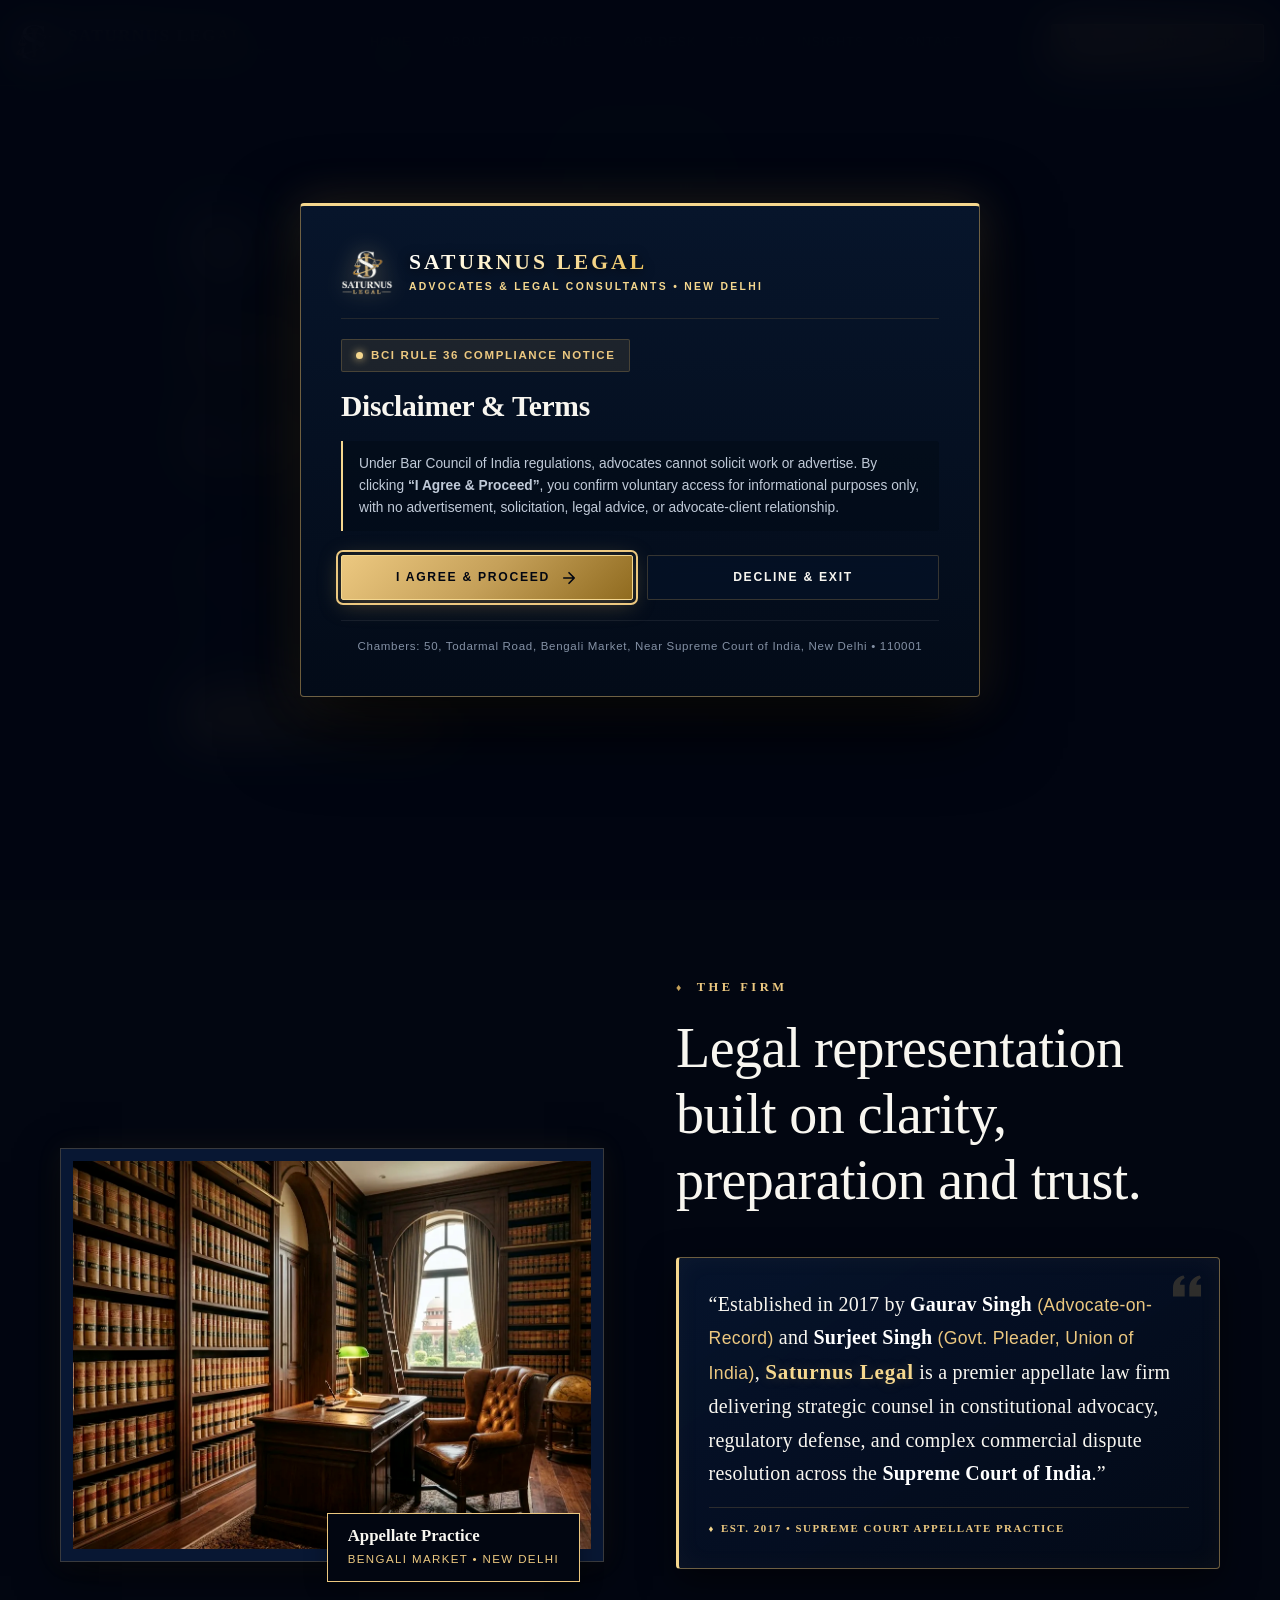
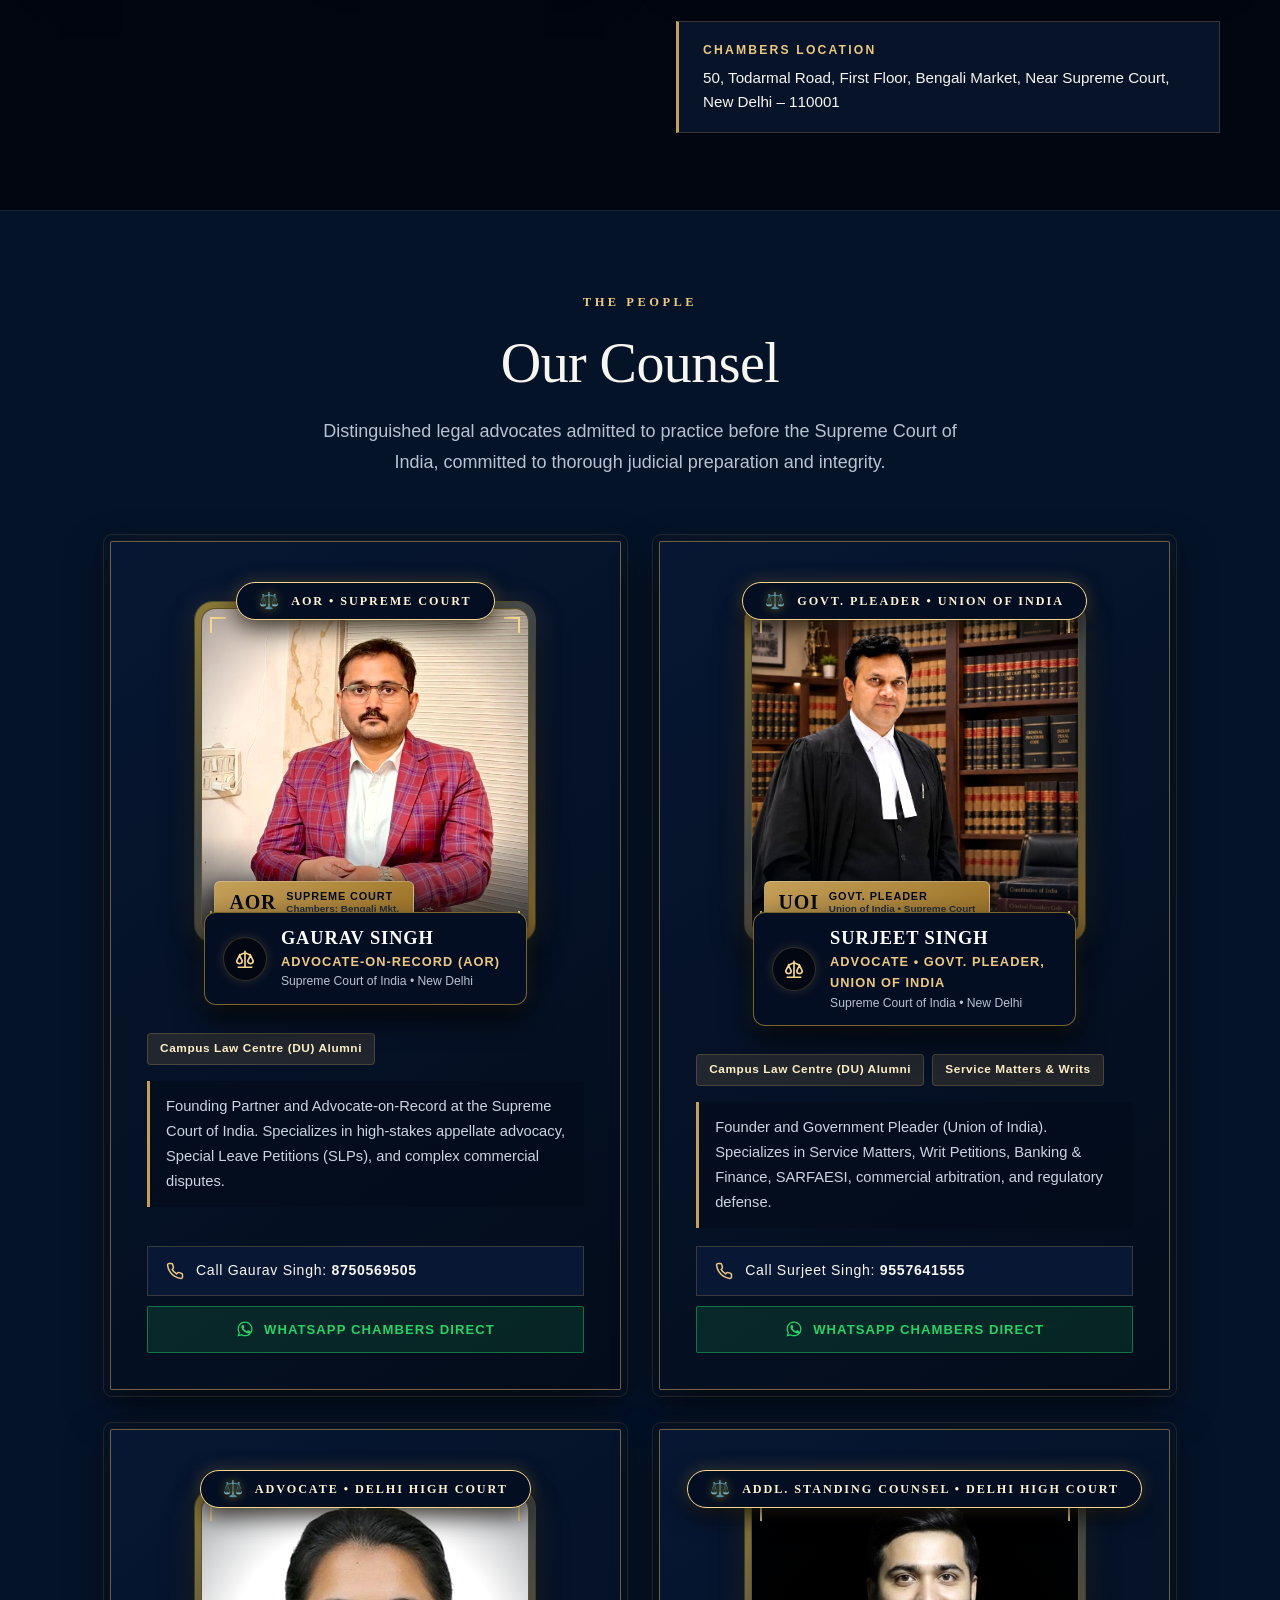
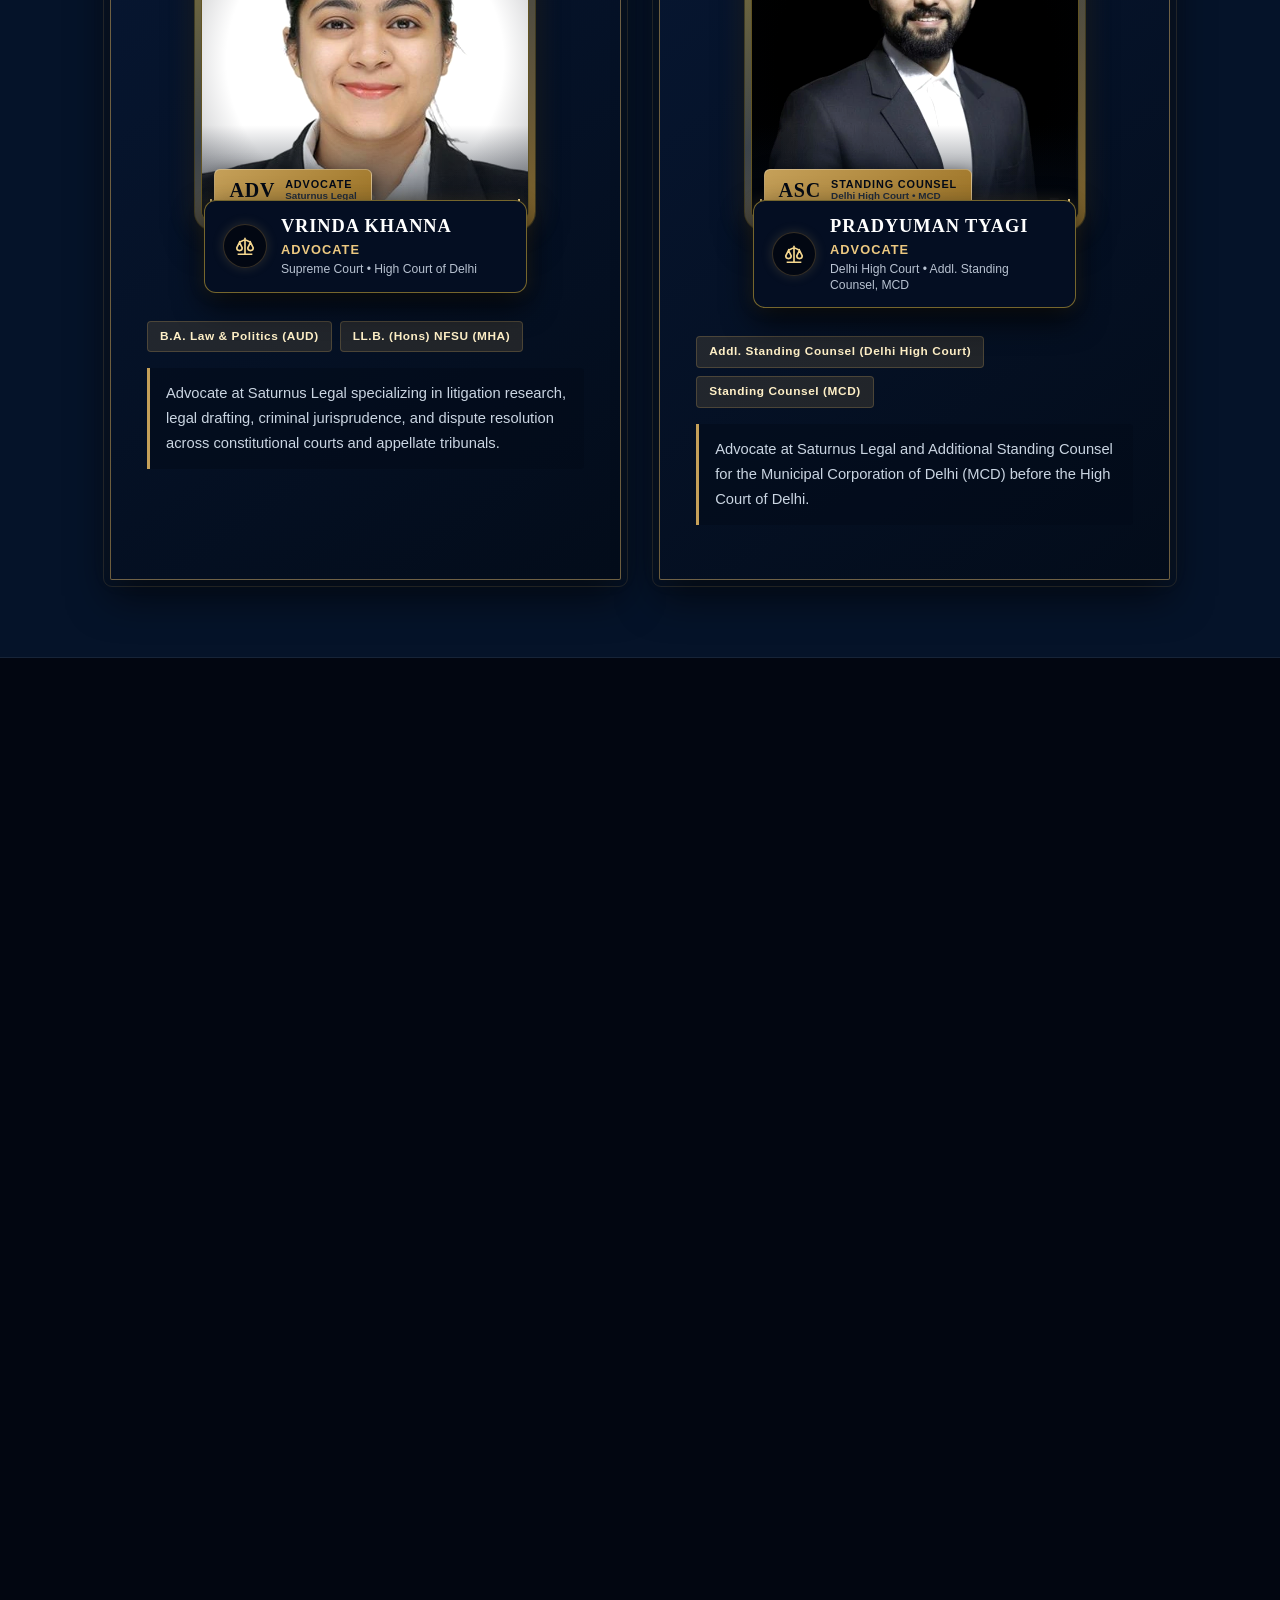
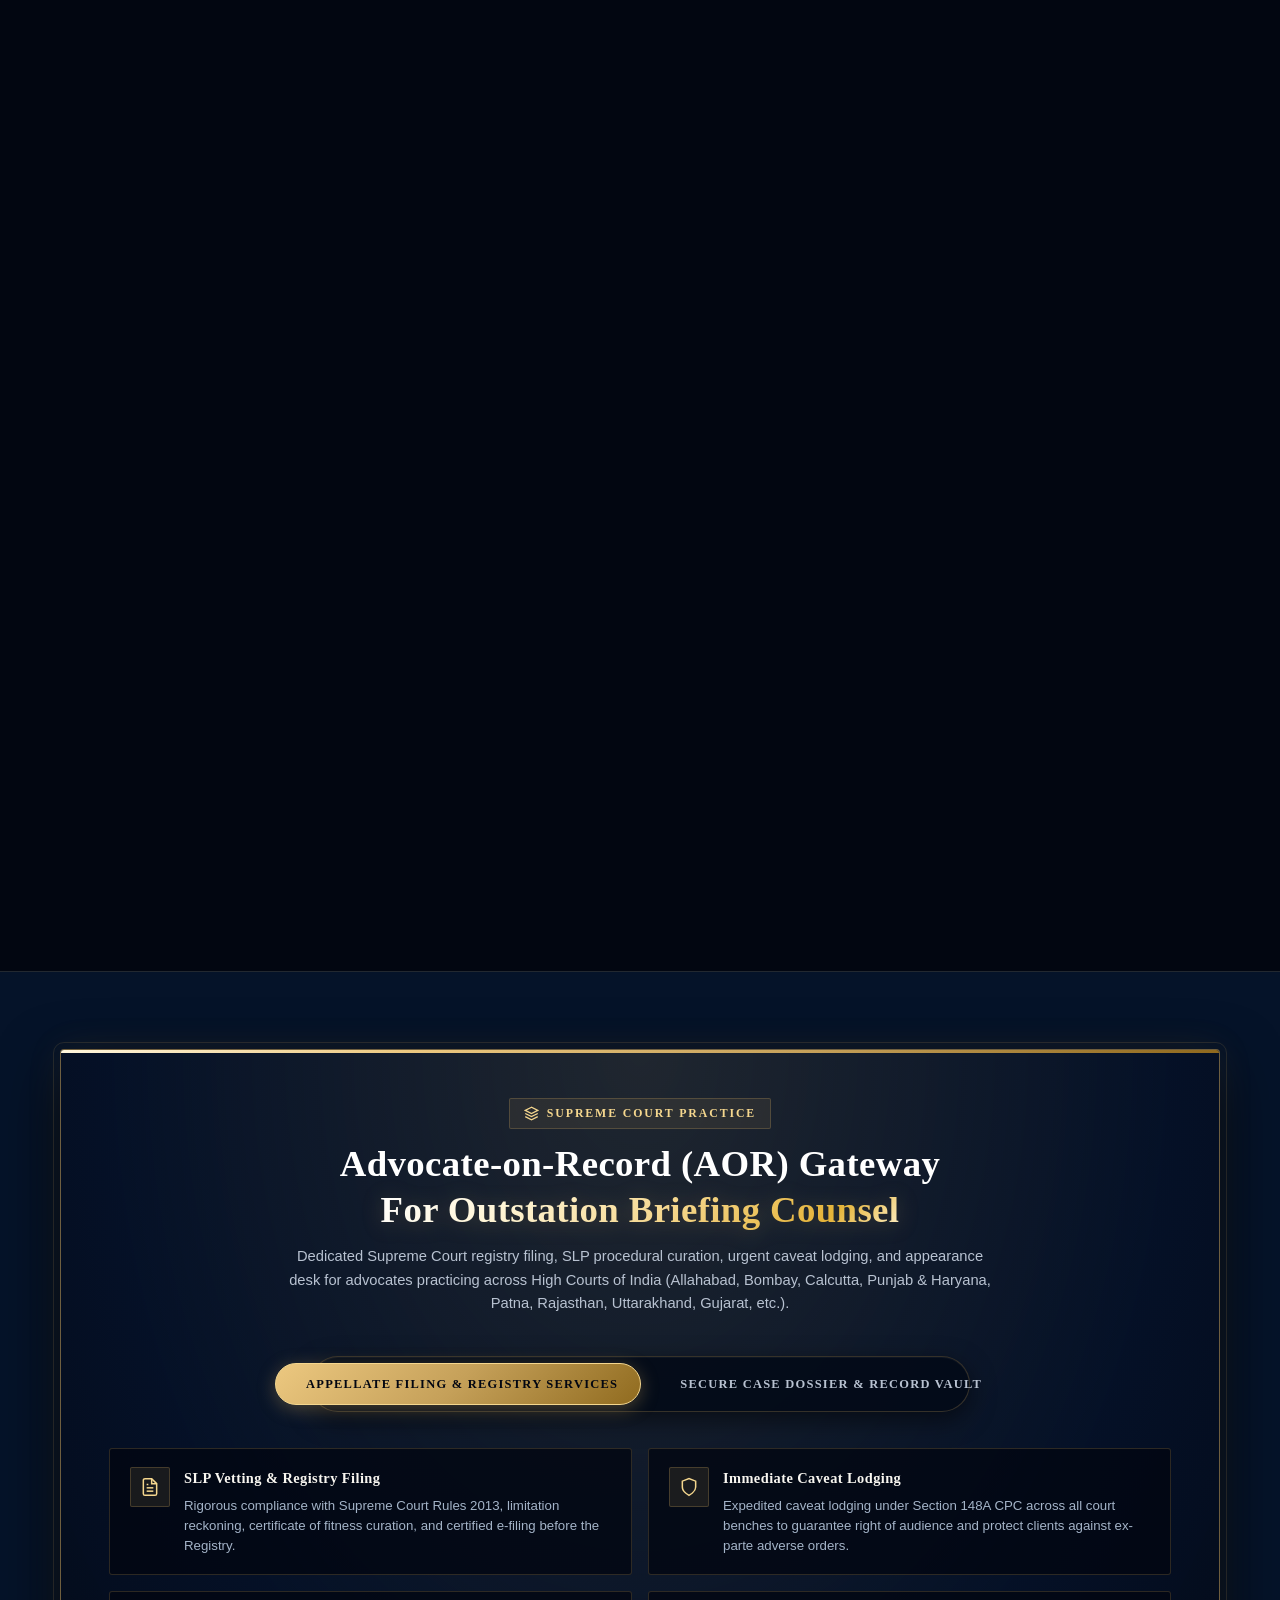
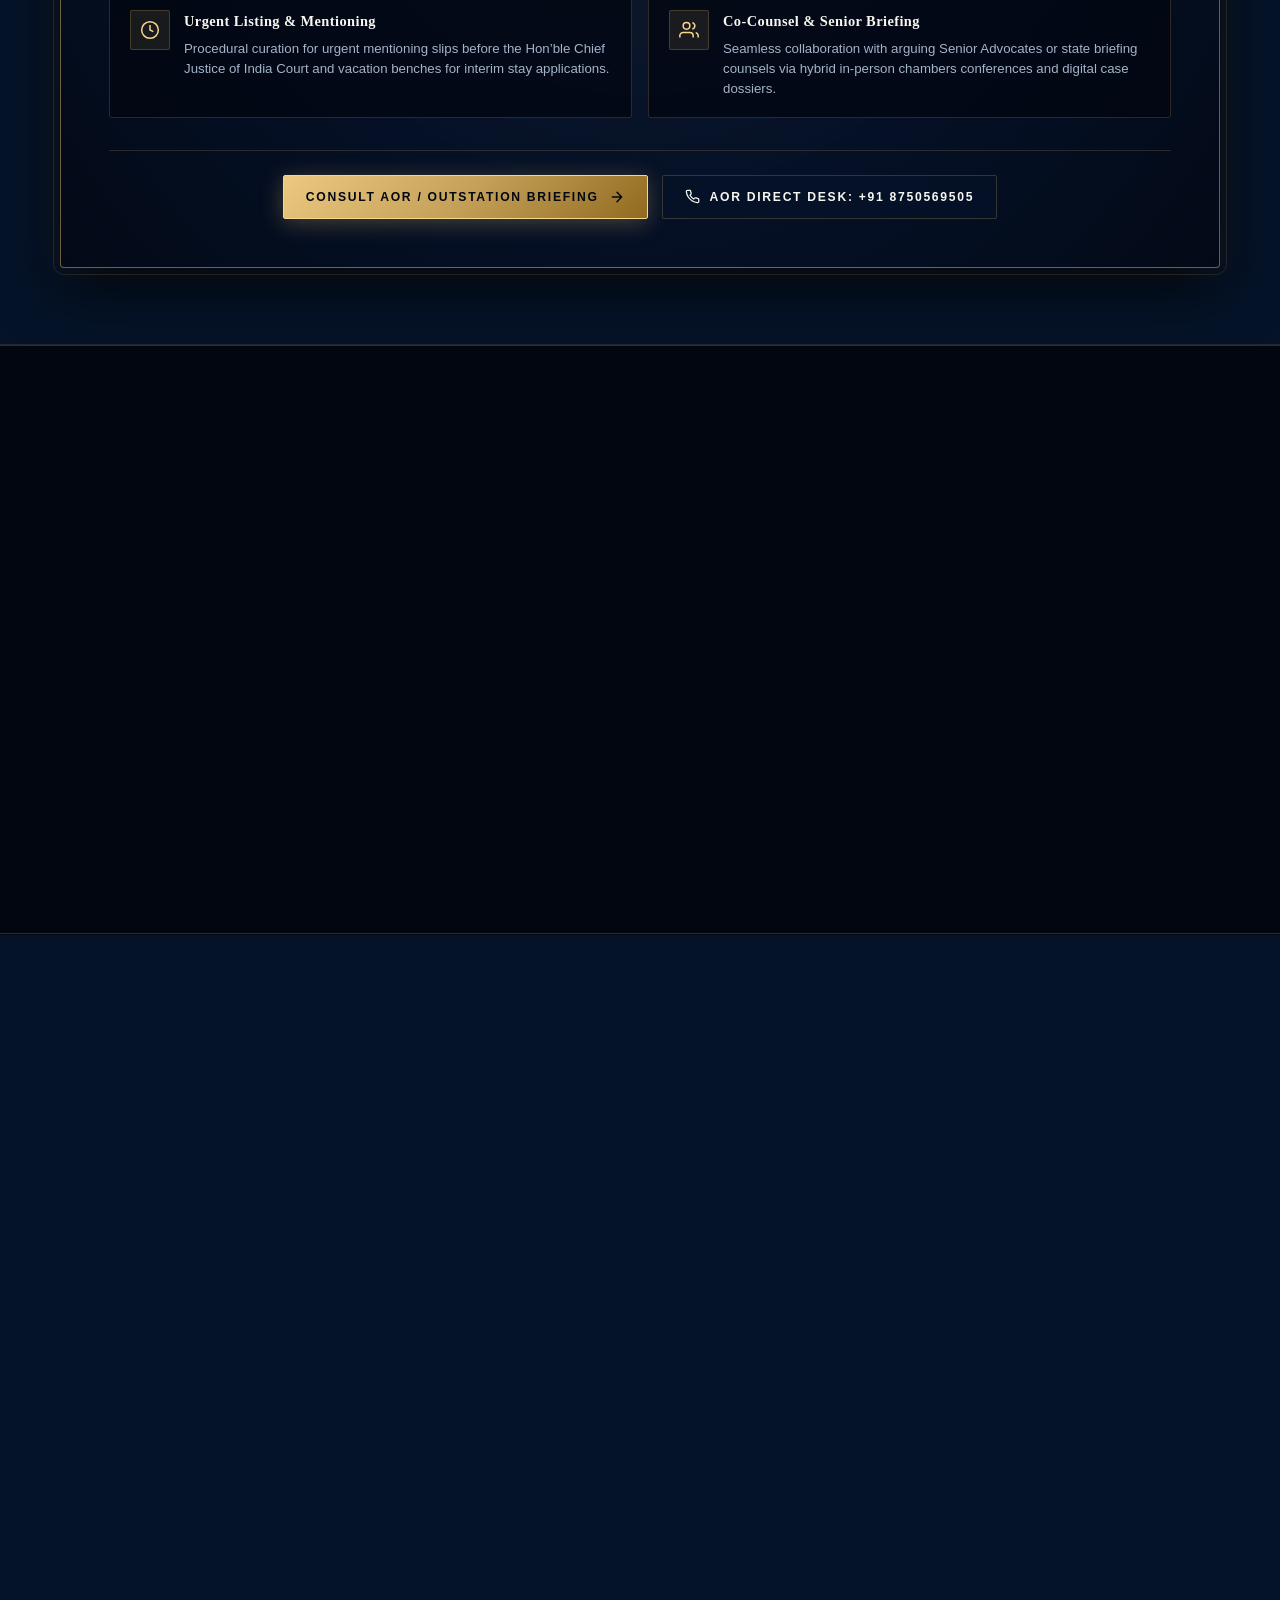
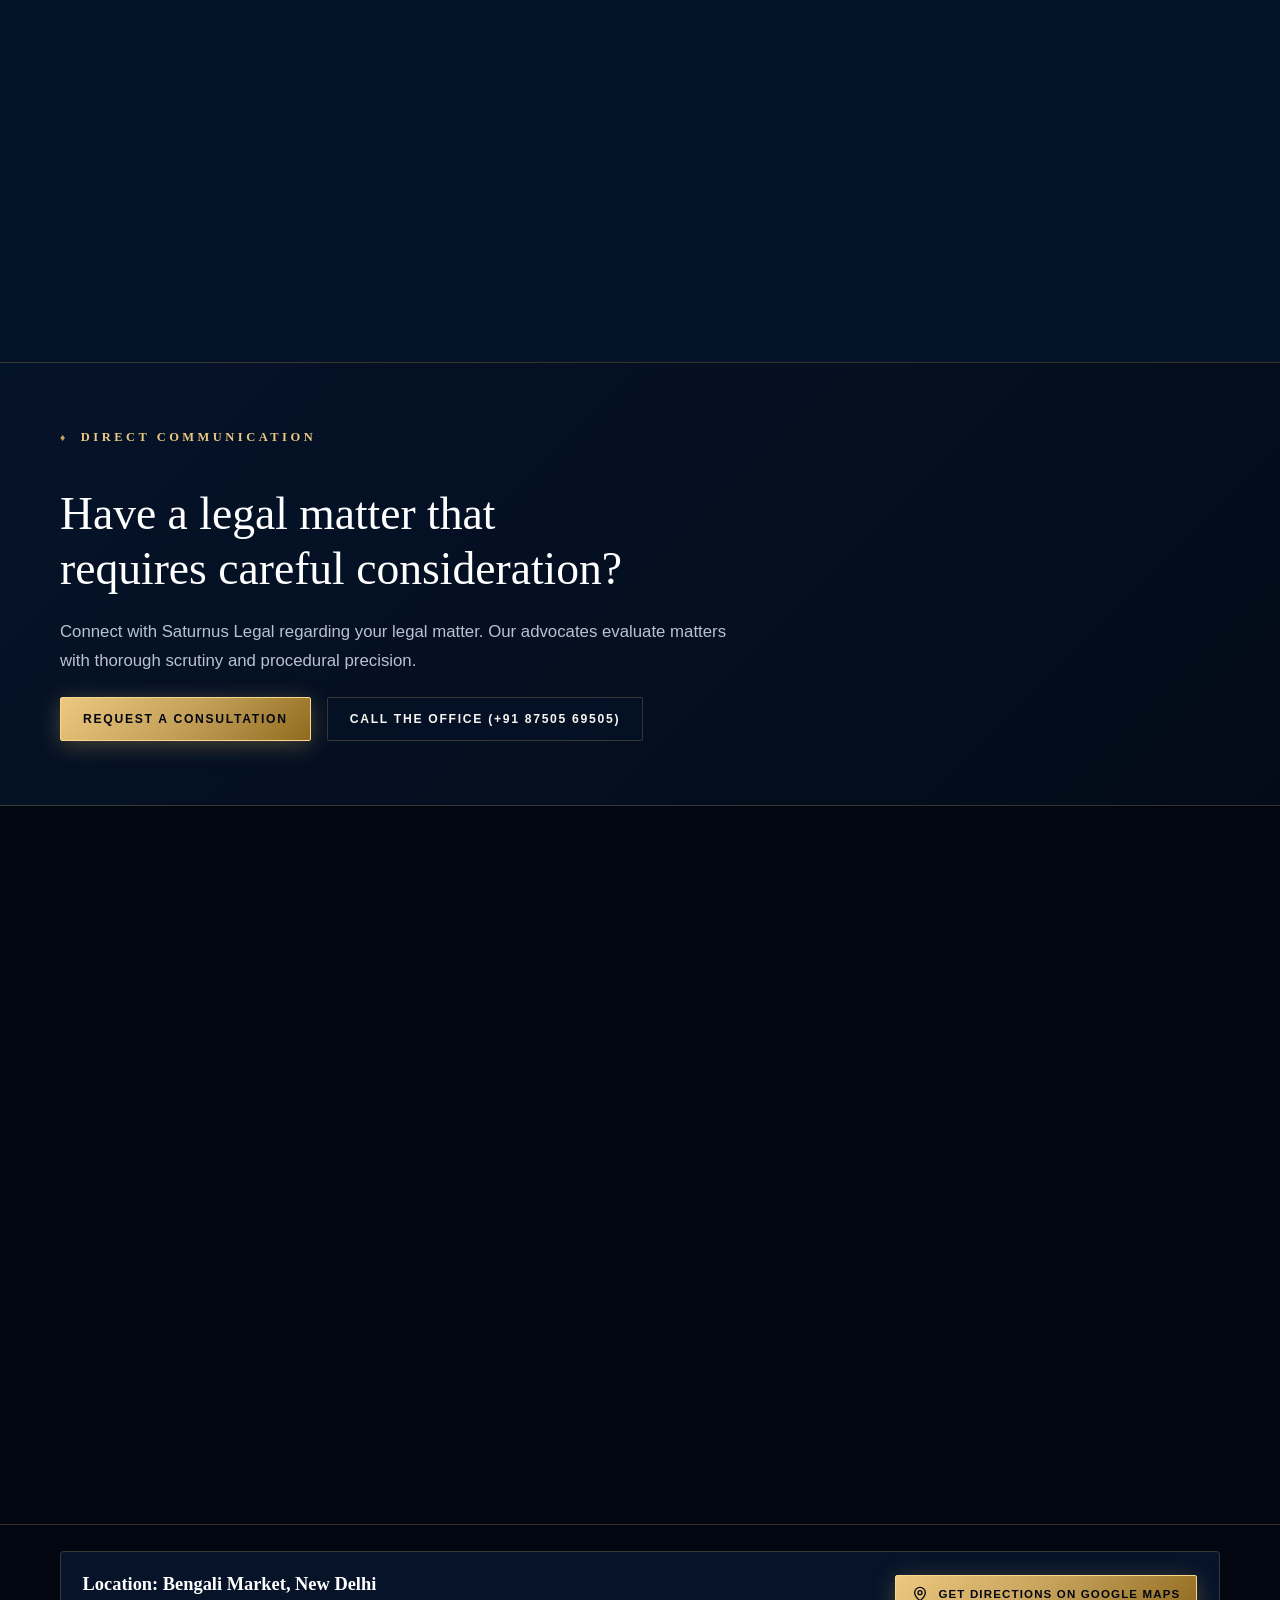
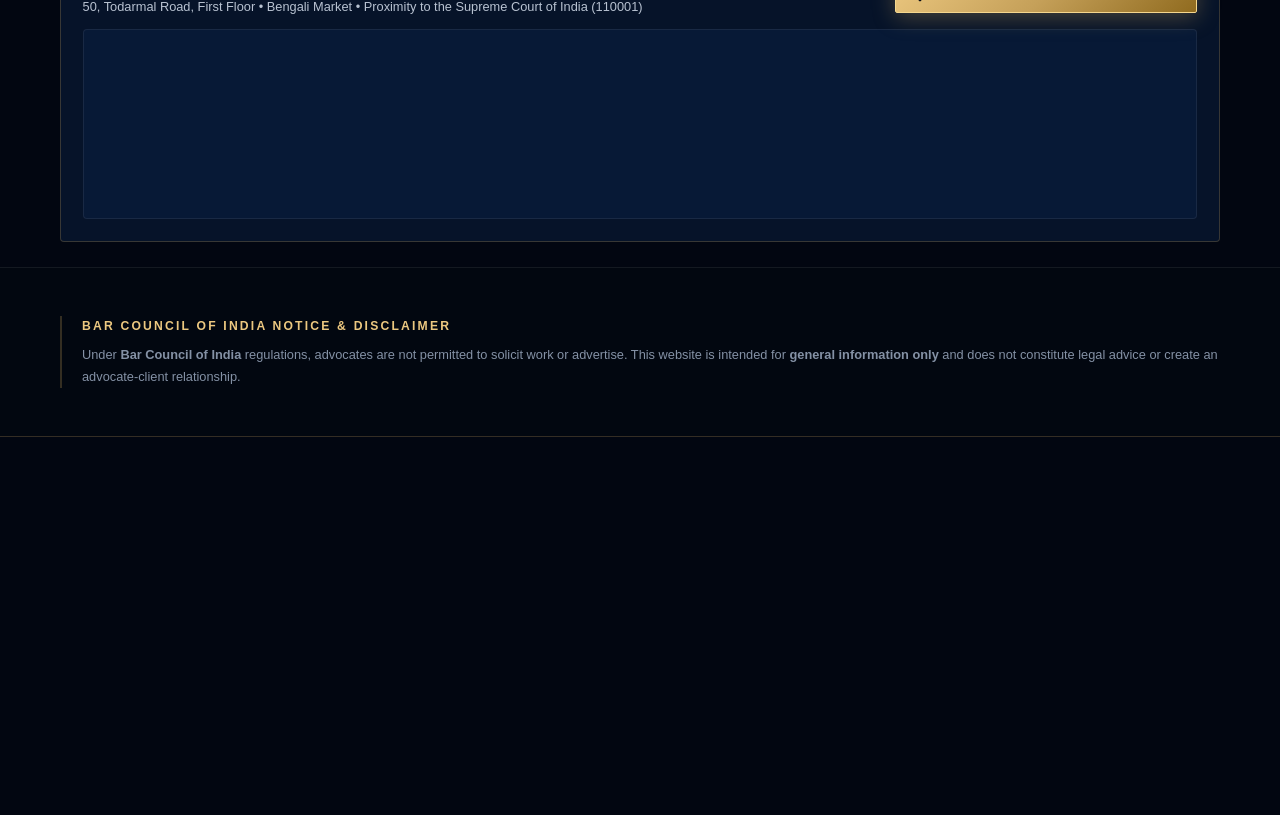
==== commit ee79fdf5: "Expand SEO keywords for Gaurav Singh, Surjeet Singh, SaturnusLegal and Supreme Court queries" ====
--- a/index.html
+++ b/index.html
@@ -13,8 +13,8 @@
   <meta http-equiv="Content-Security-Policy" content="default-src 'self'; script-src 'self' 'unsafe-inline'; style-src 'self' 'unsafe-inline' https://fonts.googleapis.com; font-src 'self' https://fonts.gstatic.com; img-src 'self' data: https:; frame-src 'self' https://www.google.com https://maps.google.com; connect-src 'self'; base-uri 'self'; form-action 'self' https://wa.me https://api.whatsapp.com;">
 
   <!-- SEO & Meta Description -->
-  <meta name="description" content="Saturnus Legal, New Delhi — professional legal representation and counsel with an office near the Supreme Court of India. Advocate-on-Record and appellate practice.">
-  <meta name="keywords" content="Saturnus Legal, Law Firm, Advocate-on-Record, Supreme Court of India, Gaurav Singh, Surjeet Singh, New Delhi Lawyer, Appellate Law, Bengali Market, Delhi High Court">
+  <meta name="description" content="Saturnus Legal, New Delhi — premier appellate law firm and Advocate-on-Record representation at the Supreme Court of India. Founded by Gaurav Singh (AOR) and Surjeet Singh. Located at Bengali Market.">
+  <meta name="keywords" content="Saturnus Legal, SaturnusLegal, saturnus legal, Gaurav Singh, Surjeet Singh, Gaurav Singh Advocate, Surjeet Singh Advocate, Gaurav Singh Advocate-on-Record, Surjeet Singh Supreme Court, Advocate-on-Record Supreme Court of India, Law Firm New Delhi, Supreme Court Law Firm, Bengali Market Lawyer, Delhi High Court Advocate, Appellate Lawyers Delhi">
   <meta name="author" content="Saturnus Legal">
   <meta name="robots" content="index, follow, max-image-preview:large, max-snippet:-1, max-video-preview:-1">
   <meta name="theme-color" content="#030B18">
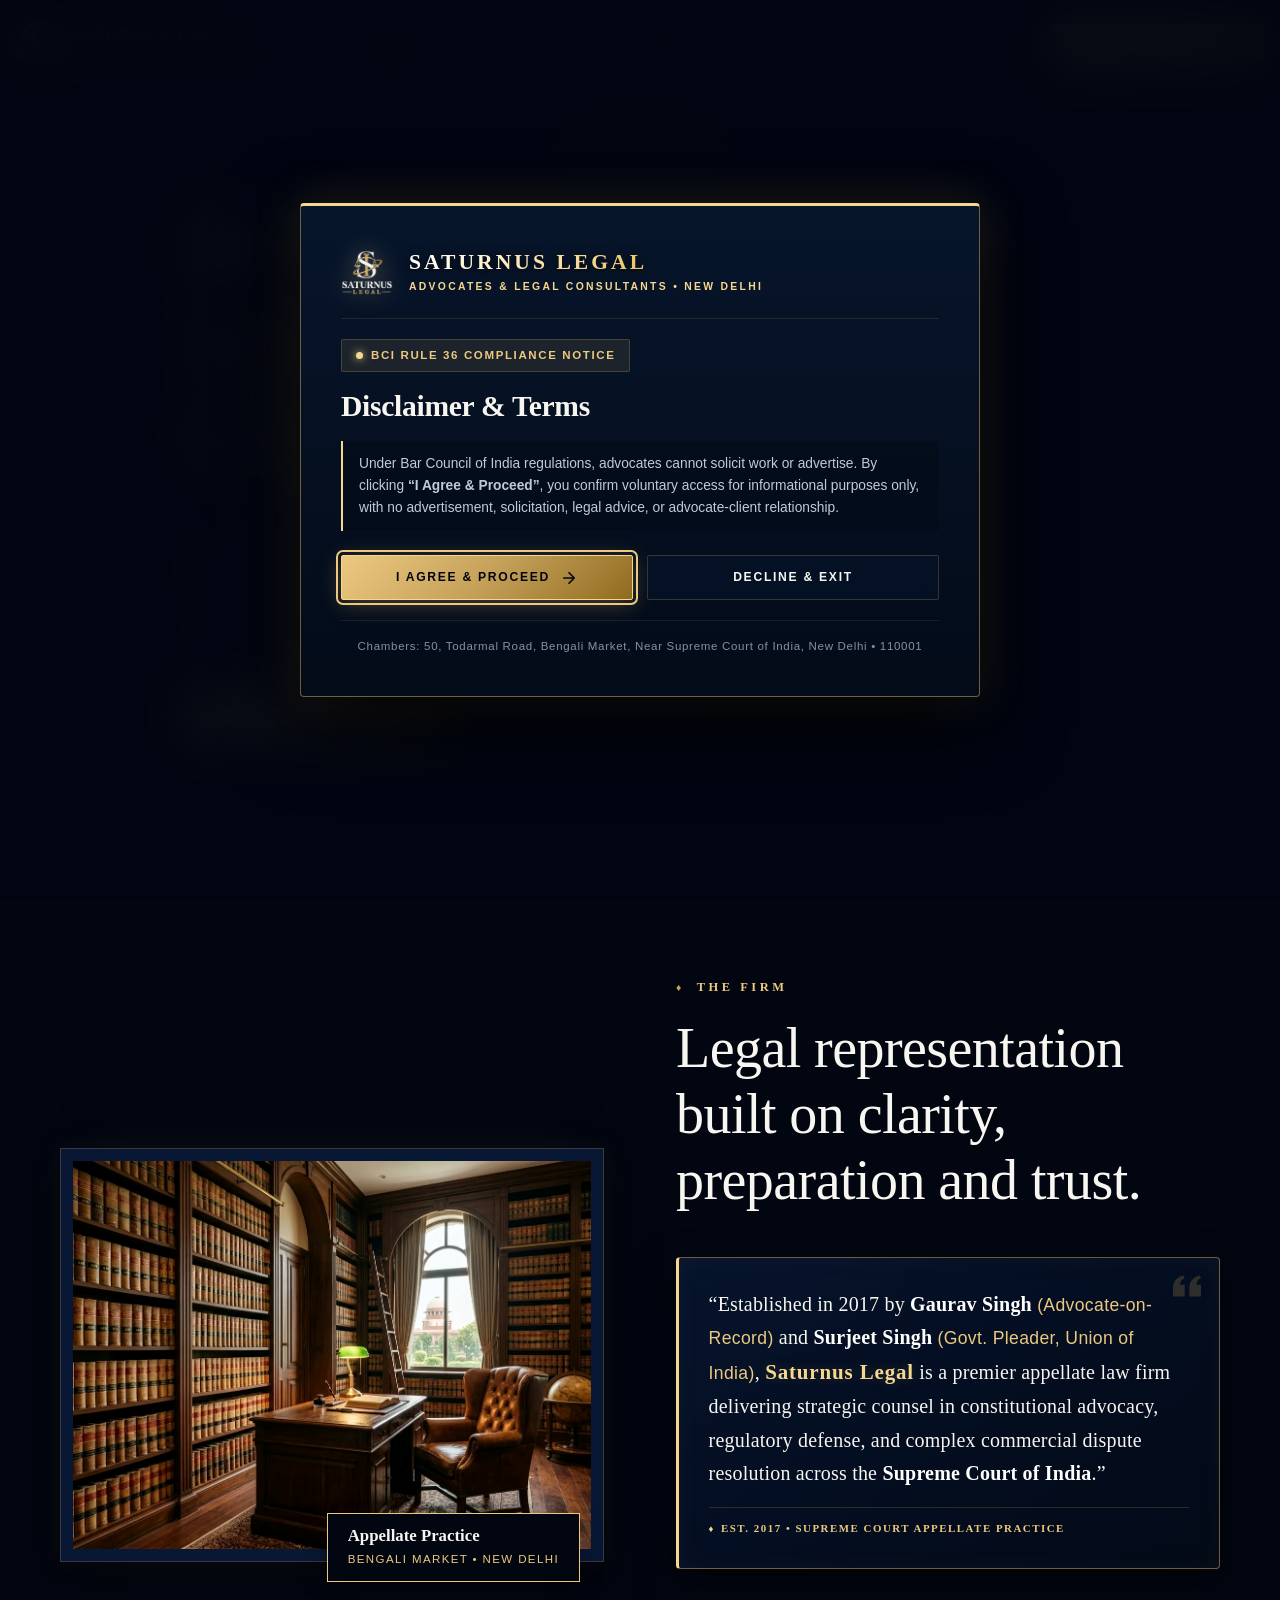
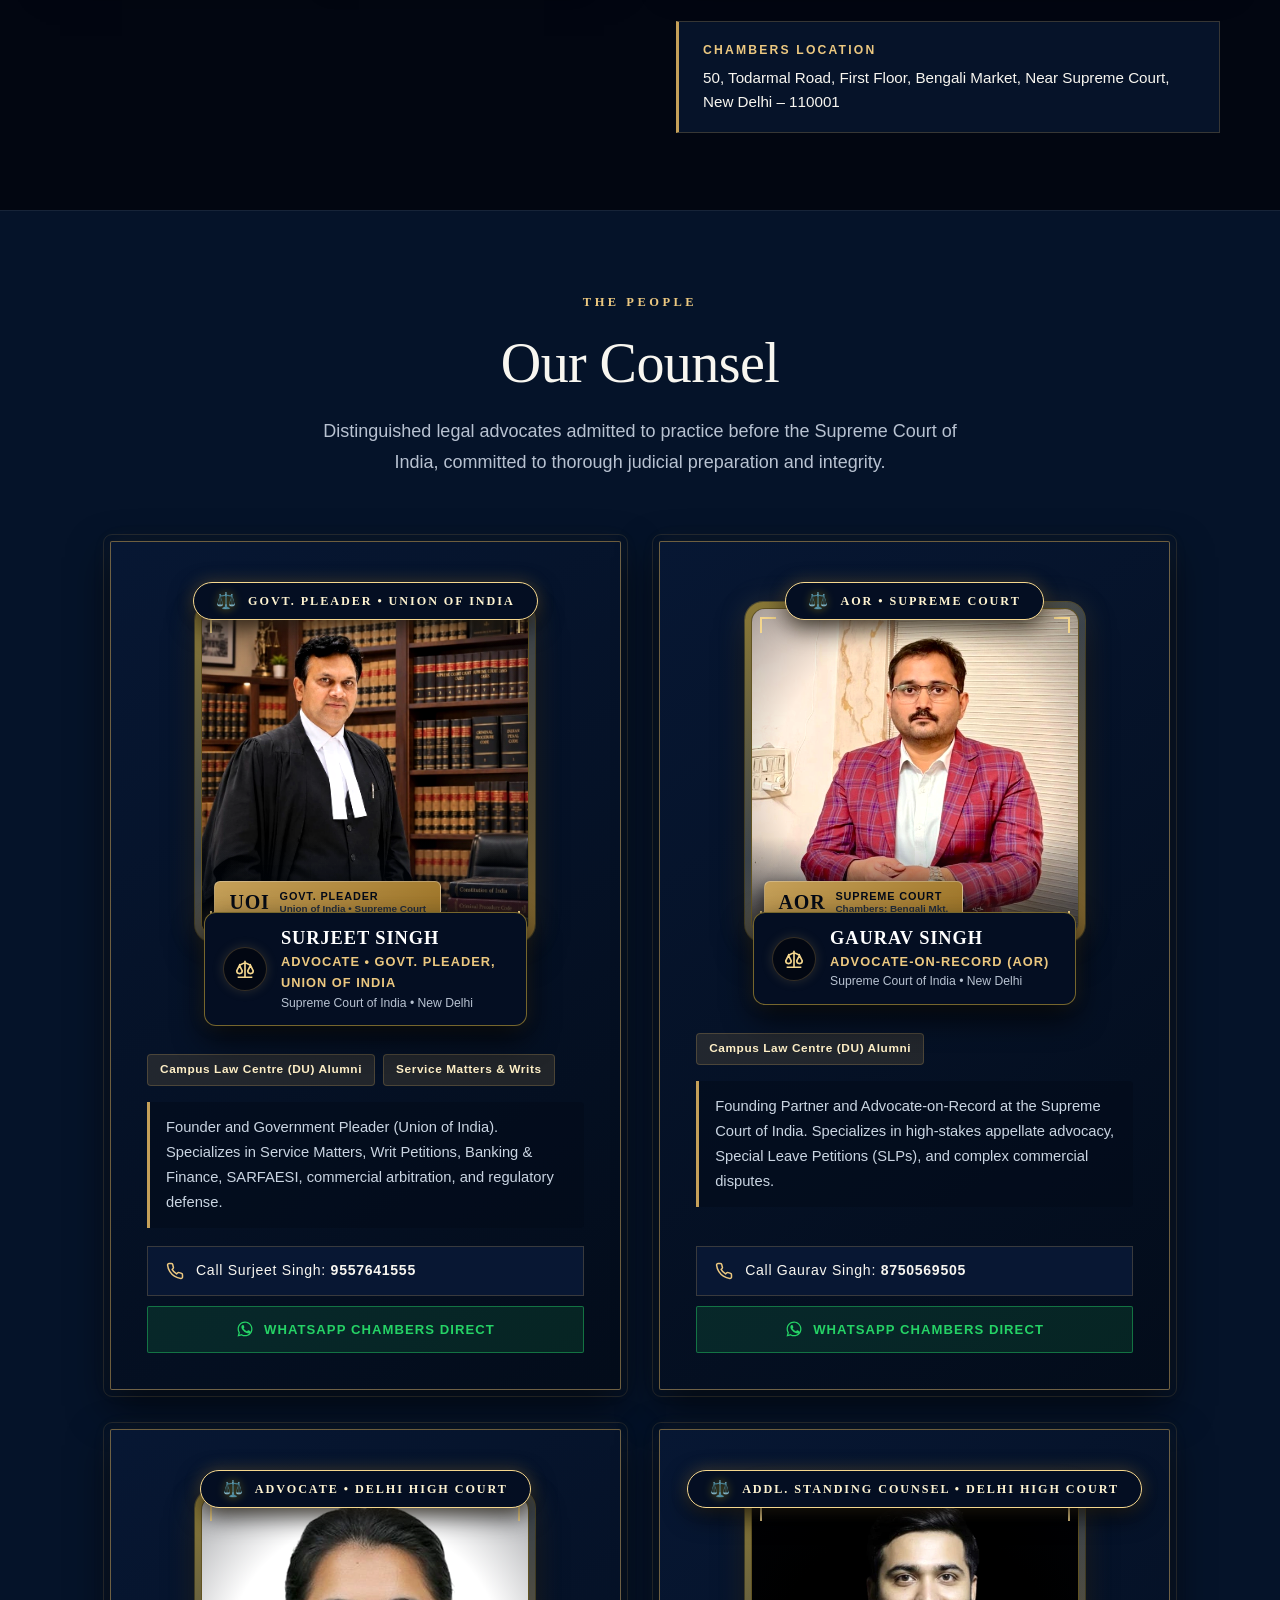
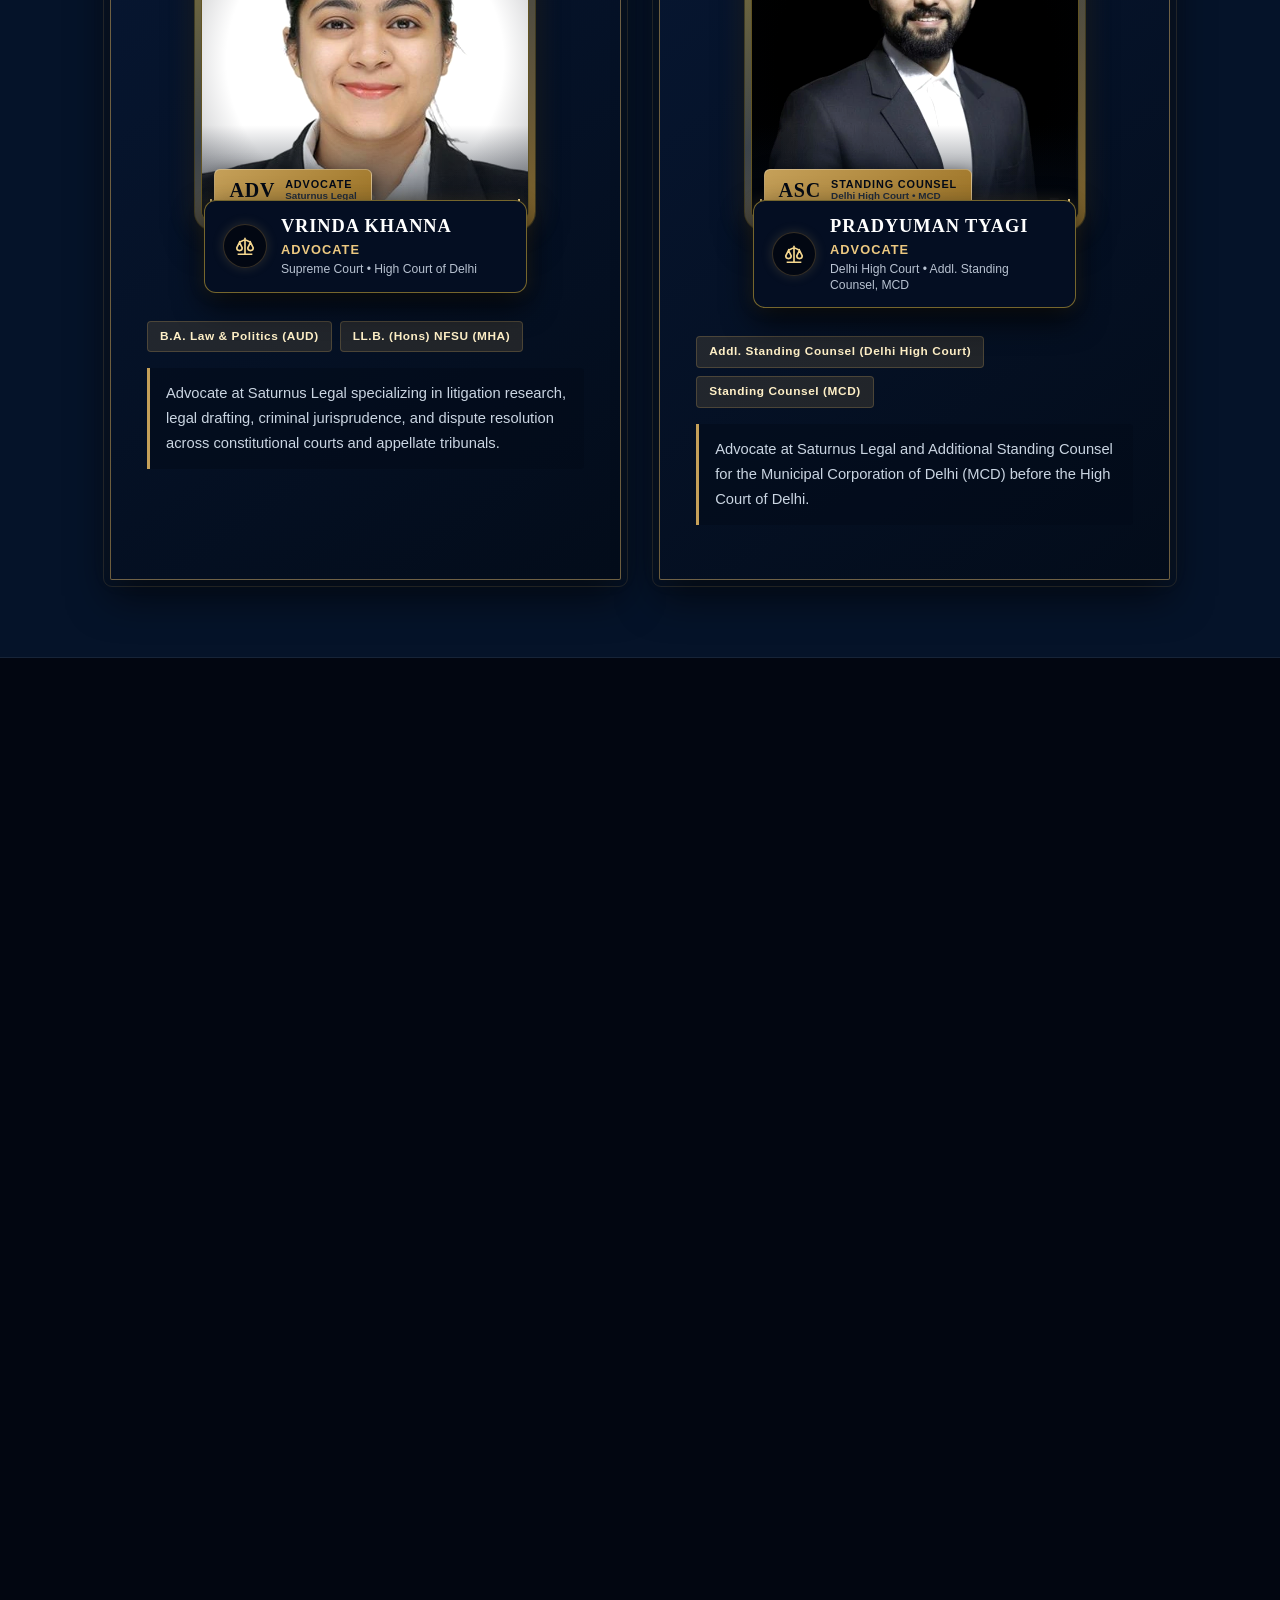
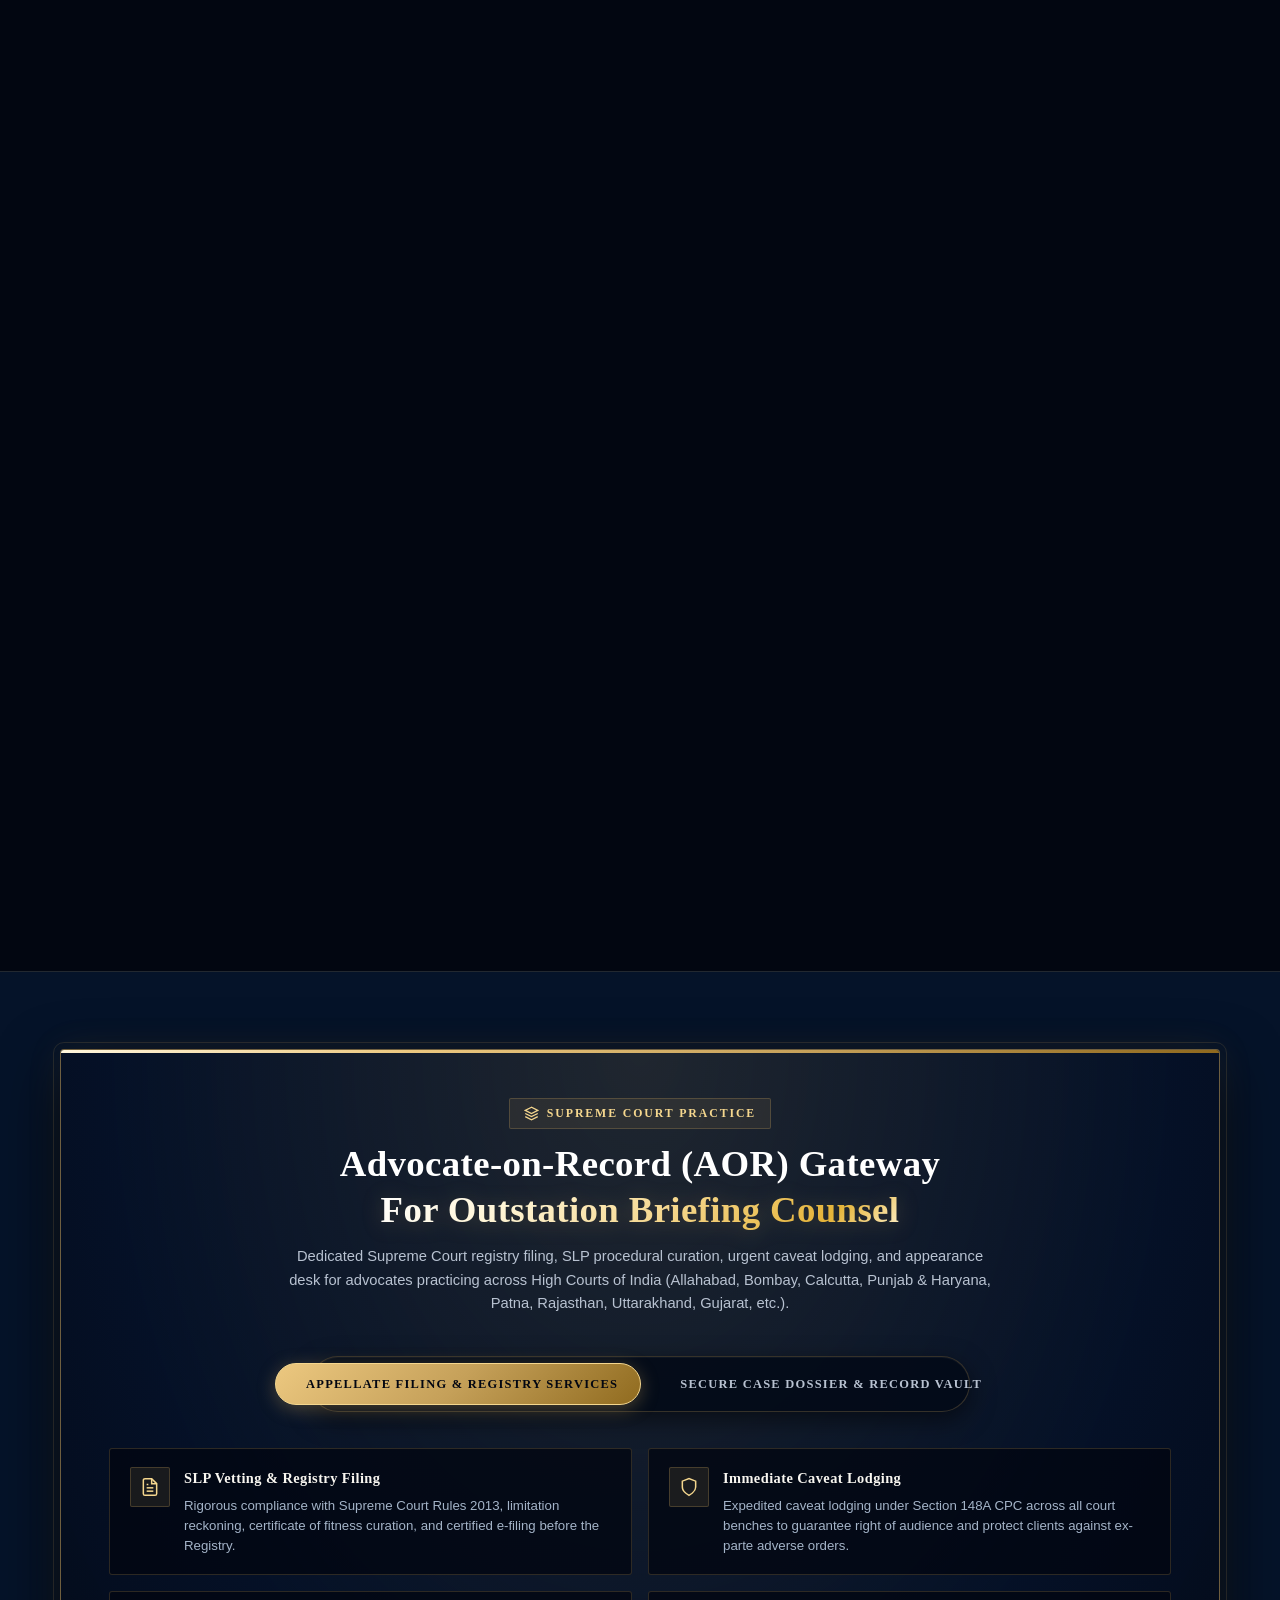
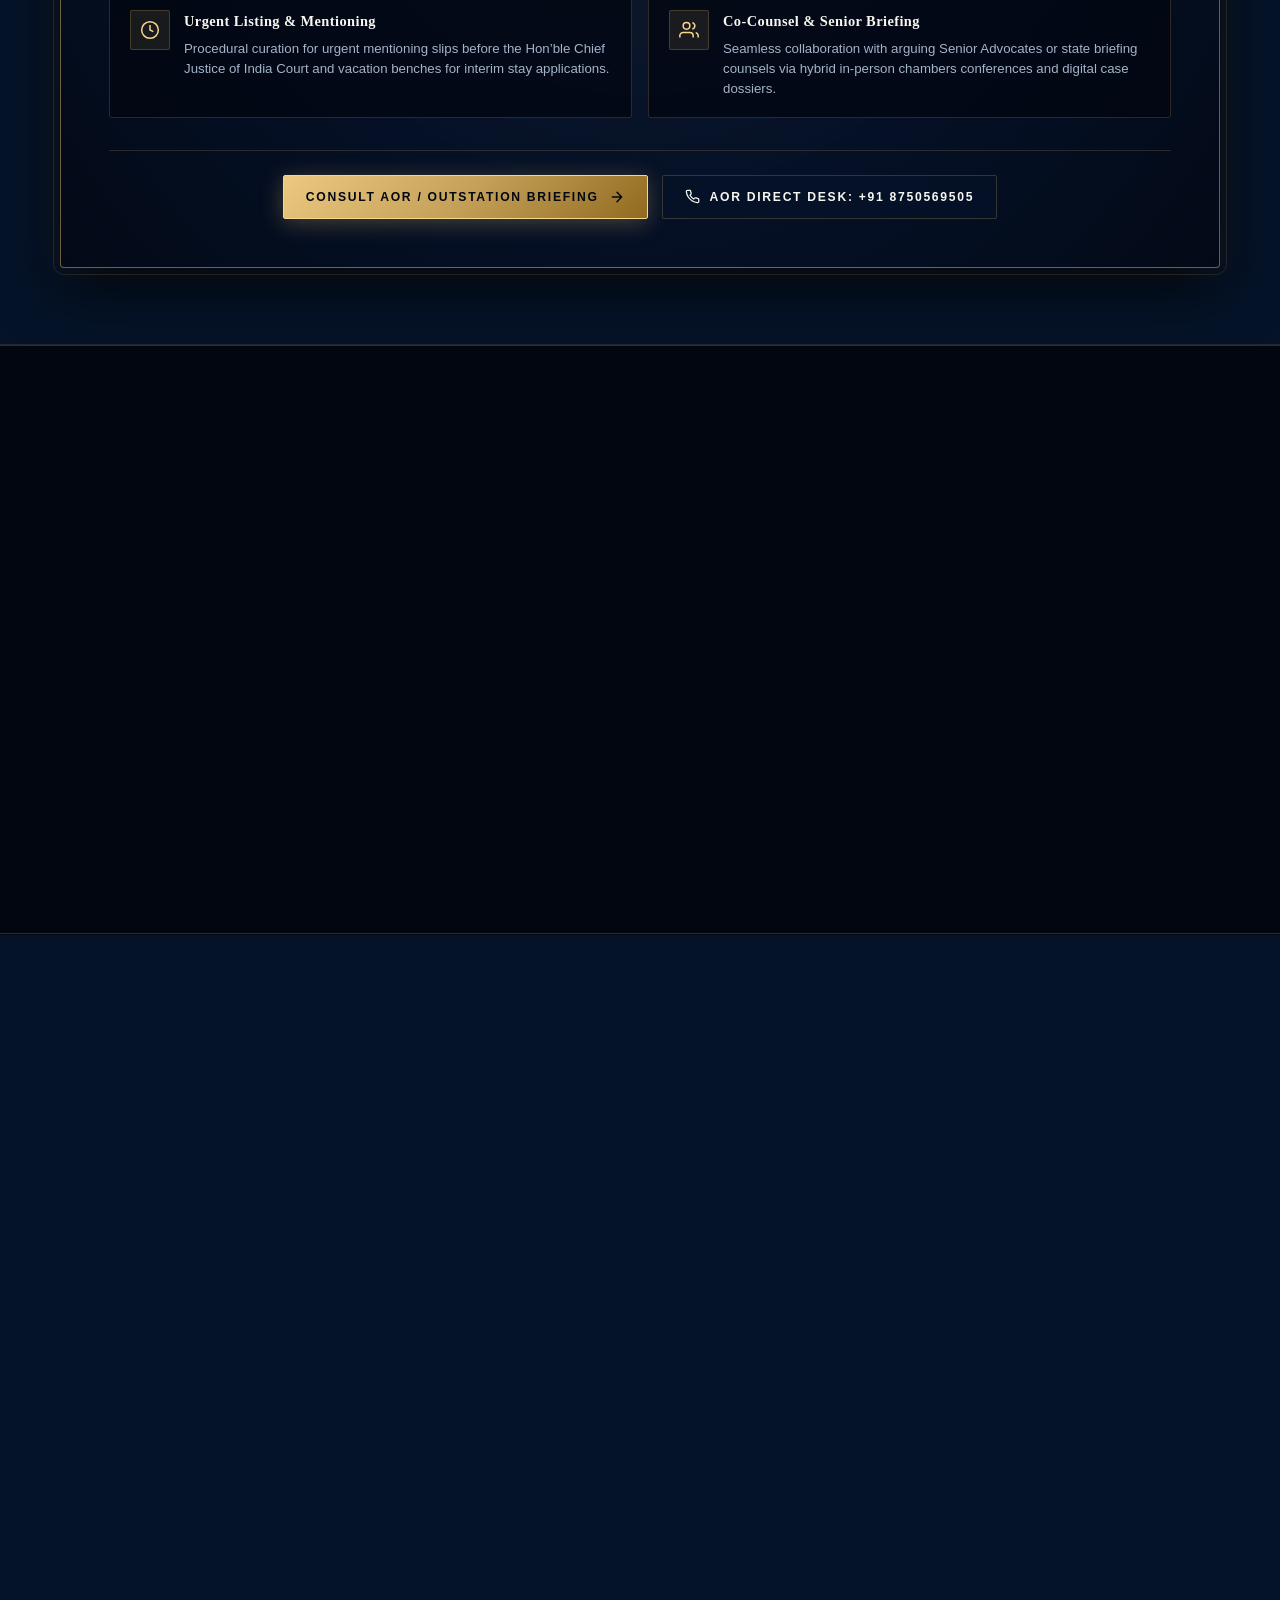
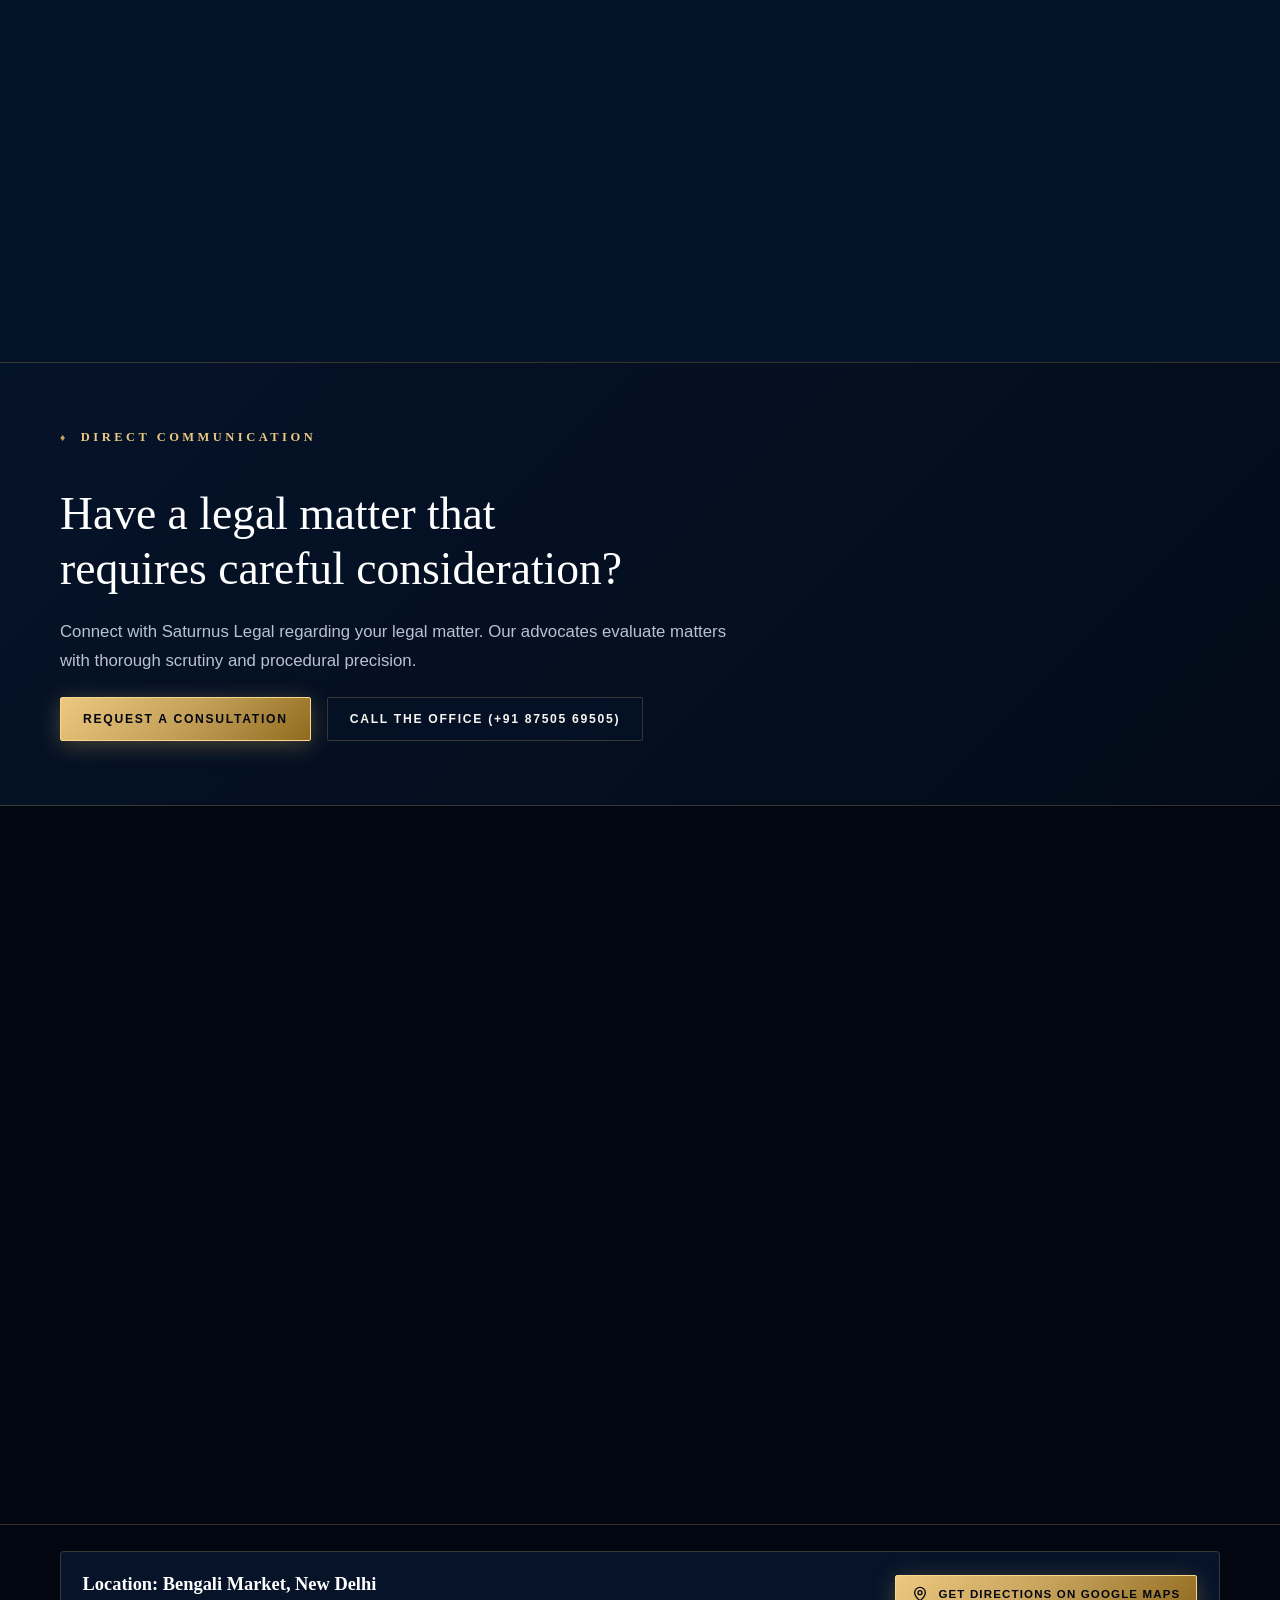
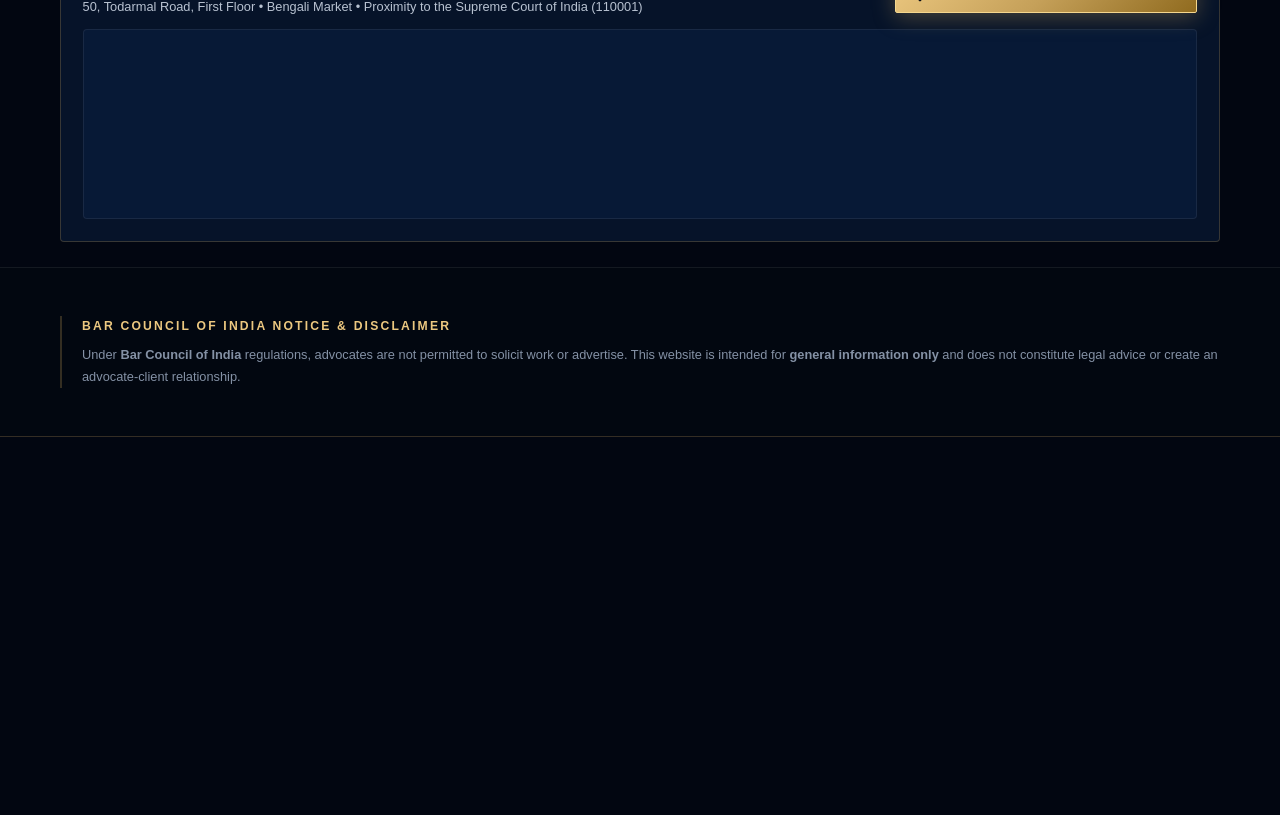
==== commit 2a67e50a: "Update counsel sequence: place Surjeet Singh first across desktop and mobile" ====
--- a/index.html
+++ b/index.html
@@ -423,8 +423,77 @@
 
         <div class="counsel-grid">
           
-          <!-- Counsel 1: Gaurav Singh -->
-          <article class="counsel-card" itemscope itemtype="https://schema.org/Person">
+          <!-- Counsel 1: Surjeet Singh -->
+          <article class="counsel-card counsel-card--surjeet" itemscope itemtype="https://schema.org/Person">
+            
+            <!-- Showcase Frame with Reference Layout -->
+            <div class="counsel-showcase-wrap">
+              <!-- Top Overlapping Pill Badge -->
+              <div class="counsel-top-pill">
+                <span class="pill-icon">⚖️</span>
+                <span>GOVT. PLEADER &bull; UNION OF INDIA</span>
+              </div>
+
+              <!-- Main Portrait Container -->
+              <div class="counsel-portrait-container">
+                <div class="counsel-portrait-frame">
+                  <div class="counsel-corner-bracket corner-tl"></div>
+                  <div class="counsel-corner-bracket corner-tr"></div>
+                  <div class="counsel-corner-bracket corner-bl"></div>
+                  <div class="counsel-corner-bracket corner-br"></div>
+                  <picture>
+                    <source srcset="assets/counsel-surjeet-square.webp?v=2" type="image/webp">
+                    <img src="assets/counsel-surjeet-square.jpg?v=2" alt="Advocate Surjeet Singh, Government Pleader, Union of India" class="counsel-portrait-img" width="799" height="799" loading="lazy" itemprop="image">
+                  </picture>
+                  <div class="counsel-portrait-gradient"></div>
+
+                  <!-- Left Floating Standing Badge -->
+                  <div class="counsel-standing-badge">
+                    <span class="standing-number">UOI</span>
+                    <div class="standing-details">
+                      <span class="standing-title">GOVT. PLEADER</span>
+                      <span class="standing-sub">Union of India &bull; Supreme Court</span>
+                    </div>
+                  </div>
+                </div>
+              </div>
+
+              <!-- Bottom Overlapping Nameplate Plaque -->
+              <div class="counsel-nameplate">
+                <div class="counsel-nameplate-icon">
+                  <svg width="22" height="22" viewBox="0 0 24 24" fill="none" stroke="currentColor" stroke-width="1.8"><path d="M12 3v18M6 8l6-3 6 3M3 14l3-6 3 6a3 3 0 0 1-6 0zm12 0l3-6 3 6a3 3 0 0 1-6 0zM4 21h16"/></svg>
+                </div>
+                <div class="counsel-nameplate-info">
+                  <h3 class="counsel-name" itemprop="name">SURJEET SINGH</h3>
+                  <p class="counsel-role" itemprop="jobTitle">Advocate &bull; Govt. Pleader, Union of India</p>
+                  <p class="counsel-court">Supreme Court of India &bull; New Delhi</p>
+                </div>
+              </div>
+            </div>
+
+            <div class="counsel-credentials-row">
+              <span class="counsel-tag">Campus Law Centre (DU) Alumni</span>
+              <span class="counsel-tag">Service Matters &amp; Writs</span>
+            </div>
+
+            <p class="counsel-bio">
+              Founder and Government Pleader (Union of India). Specializes in Service Matters, Writ Petitions, Banking &amp; Finance, SARFAESI, commercial arbitration, and regulatory defense.
+            </p>
+
+            <div class="counsel-contact-group">
+              <a href="tel:9557641555" class="counsel-phone-btn" aria-label="Call Surjeet Singh at 9557641555">
+                <svg width="18" height="18" viewBox="0 0 24 24" fill="none" stroke="currentColor" stroke-width="2" stroke-linecap="round" stroke-linejoin="round"><path d="M22 16.92v3a2 2 0 0 1-2.18 2 19.79 19.79 0 0 1-8.63-3.07 19.5 19.5 0 0 1-6-6 19.79 19.79 0 0 1-3.07-8.67A2 2 0 0 1 4.11 2h3a2 2 0 0 1 2 1.72 12.84 12.84 0 0 0 .7 2.81 2 2 0 0 1-.45 2.11L8.09 9.91a16 16 0 0 0 6 6l1.27-1.27a2 2 0 0 1 2.11-.45 12.84 12.84 0 0 0 2.81.7A2 2 0 0 1 22 16.92z"></path></svg>
+                <span>Call Surjeet Singh: <strong>9557641555</strong></span>
+              </a>
+              <a href="https://wa.me/919557641555?text=Hello%20Advocate%20Surjeet%20Singh,%20I%20would%20like%20to%20consult%20regarding%20a%20legal%20matter%20at%20Saturnus%20Legal." target="_blank" rel="noopener noreferrer" class="counsel-wa-btn" aria-label="WhatsApp Surjeet Singh">
+                <svg width="18" height="18" viewBox="0 0 24 24" fill="currentColor"><path d="M12.04 2C6.58 2 2.13 6.45 2.13 11.91C2.13 13.66 2.59 15.36 3.45 16.86L2.05 22L7.3 20.62C8.75 21.41 10.38 21.83 12.04 21.83C17.5 21.83 21.95 17.38 21.95 11.92C21.95 9.27 20.92 6.78 19.05 4.91C17.18 3.03 14.69 2 12.04 2M12.05 3.67C14.25 3.67 16.31 4.53 17.87 6.09C19.42 7.65 20.28 9.72 20.28 11.92C20.28 16.46 16.58 20.15 12.04 20.15C10.56 20.15 9.11 19.76 7.85 19L7.55 18.83L4.43 19.65L5.26 16.61L5.06 16.29C4.24 15 3.8 13.47 3.8 11.91C3.81 7.37 7.5 3.67 12.05 3.67M9.04 6.72C8.84 6.72 8.52 6.8 8.25 7.09C7.99 7.38 7.24 8.08 7.24 9.51C7.24 10.95 8.29 12.33 8.43 12.52C8.58 12.72 10.5 15.68 13.43 16.94C14.13 17.24 14.67 17.42 15.1 17.56C15.8 17.78 16.43 17.75 16.94 17.67C17.5 17.59 18.68 16.96 18.93 16.27C19.18 15.58 19.18 14.98 19.1 14.86C19.03 14.74 18.83 14.67 18.53 14.52C18.24 14.37 16.79 13.66 16.52 13.56C16.25 13.46 16.05 13.41 15.86 13.71C15.66 14 15.09 14.67 14.92 14.86C14.75 15.06 14.58 15.08 14.28 14.93C13.99 14.79 13.04 14.47 11.91 13.47C11.03 12.69 10.44 11.72 10.27 11.43C10.1 11.13 10.25 10.98 10.4 10.83C10.53 10.7 10.7 10.48 10.84 10.31C10.99 10.14 11.04 10.02 11.14 9.82C11.24 9.63 11.19 9.45 11.11 9.31C11.04 9.16 10.44 7.68 10.19 7.09C9.95 6.51 9.7 6.59 9.52 6.58C9.35 6.57 9.15 6.57 9.04 6.72Z"/></svg>
+                <span>WhatsApp Chambers Direct</span>
+              </a>
+            </div>
+          </article>
+
+          <!-- Counsel 2: Gaurav Singh -->
+          <article class="counsel-card counsel-card--gaurav" itemscope itemtype="https://schema.org/Person">
             
             <!-- Showcase Frame with Reference Layout -->
             <div class="counsel-showcase-wrap">
@@ -491,77 +560,8 @@
             </div>
           </article>
 
-          <!-- Counsel 2: Surjeet Singh -->
-          <article class="counsel-card" itemscope itemtype="https://schema.org/Person">
-            
-            <!-- Showcase Frame with Reference Layout -->
-            <div class="counsel-showcase-wrap">
-              <!-- Top Overlapping Pill Badge -->
-              <div class="counsel-top-pill">
-                <span class="pill-icon">⚖️</span>
-                <span>GOVT. PLEADER &bull; UNION OF INDIA</span>
-              </div>
-
-              <!-- Main Portrait Container -->
-              <div class="counsel-portrait-container">
-                <div class="counsel-portrait-frame">
-                  <div class="counsel-corner-bracket corner-tl"></div>
-                  <div class="counsel-corner-bracket corner-tr"></div>
-                  <div class="counsel-corner-bracket corner-bl"></div>
-                  <div class="counsel-corner-bracket corner-br"></div>
-                  <picture>
-                    <source srcset="assets/counsel-surjeet-square.webp?v=2" type="image/webp">
-                    <img src="assets/counsel-surjeet-square.jpg?v=2" alt="Advocate Surjeet Singh, Government Pleader, Union of India" class="counsel-portrait-img" width="799" height="799" loading="lazy" itemprop="image">
-                  </picture>
-                  <div class="counsel-portrait-gradient"></div>
-
-                  <!-- Left Floating Standing Badge -->
-                  <div class="counsel-standing-badge">
-                    <span class="standing-number">UOI</span>
-                    <div class="standing-details">
-                      <span class="standing-title">GOVT. PLEADER</span>
-                      <span class="standing-sub">Union of India &bull; Supreme Court</span>
-                    </div>
-                  </div>
-                </div>
-              </div>
-
-              <!-- Bottom Overlapping Nameplate Plaque -->
-              <div class="counsel-nameplate">
-                <div class="counsel-nameplate-icon">
-                  <svg width="22" height="22" viewBox="0 0 24 24" fill="none" stroke="currentColor" stroke-width="1.8"><path d="M12 3v18M6 8l6-3 6 3M3 14l3-6 3 6a3 3 0 0 1-6 0zm12 0l3-6 3 6a3 3 0 0 1-6 0zM4 21h16"/></svg>
-                </div>
-                <div class="counsel-nameplate-info">
-                  <h3 class="counsel-name" itemprop="name">SURJEET SINGH</h3>
-                  <p class="counsel-role" itemprop="jobTitle">Advocate &bull; Govt. Pleader, Union of India</p>
-                  <p class="counsel-court">Supreme Court of India &bull; New Delhi</p>
-                </div>
-              </div>
-            </div>
-
-            <div class="counsel-credentials-row">
-              <span class="counsel-tag">Campus Law Centre (DU) Alumni</span>
-              <span class="counsel-tag">Service Matters &amp; Writs</span>
-            </div>
-
-            <p class="counsel-bio">
-              Founder and Government Pleader (Union of India). Specializes in Service Matters, Writ Petitions, Banking &amp; Finance, SARFAESI, commercial arbitration, and regulatory defense.
-            </p>
-
-            <div class="counsel-contact-group">
-              <a href="tel:9557641555" class="counsel-phone-btn" aria-label="Call Surjeet Singh at 9557641555">
-                <svg width="18" height="18" viewBox="0 0 24 24" fill="none" stroke="currentColor" stroke-width="2" stroke-linecap="round" stroke-linejoin="round"><path d="M22 16.92v3a2 2 0 0 1-2.18 2 19.79 19.79 0 0 1-8.63-3.07 19.5 19.5 0 0 1-6-6 19.79 19.79 0 0 1-3.07-8.67A2 2 0 0 1 4.11 2h3a2 2 0 0 1 2 1.72 12.84 12.84 0 0 0 .7 2.81 2 2 0 0 1-.45 2.11L8.09 9.91a16 16 0 0 0 6 6l1.27-1.27a2 2 0 0 1 2.11-.45 12.84 12.84 0 0 0 2.81.7A2 2 0 0 1 22 16.92z"></path></svg>
-                <span>Call Surjeet Singh: <strong>9557641555</strong></span>
-              </a>
-              <a href="https://wa.me/919557641555?text=Hello%20Advocate%20Surjeet%20Singh,%20I%20would%20like%20to%20consult%20regarding%20a%20legal%20matter%20at%20Saturnus%20Legal." target="_blank" rel="noopener noreferrer" class="counsel-wa-btn" aria-label="WhatsApp Surjeet Singh">
-                <svg width="18" height="18" viewBox="0 0 24 24" fill="currentColor"><path d="M12.04 2C6.58 2 2.13 6.45 2.13 11.91C2.13 13.66 2.59 15.36 3.45 16.86L2.05 22L7.3 20.62C8.75 21.41 10.38 21.83 12.04 21.83C17.5 21.83 21.95 17.38 21.95 11.92C21.95 9.27 20.92 6.78 19.05 4.91C17.18 3.03 14.69 2 12.04 2M12.05 3.67C14.25 3.67 16.31 4.53 17.87 6.09C19.42 7.65 20.28 9.72 20.28 11.92C20.28 16.46 16.58 20.15 12.04 20.15C10.56 20.15 9.11 19.76 7.85 19L7.55 18.83L4.43 19.65L5.26 16.61L5.06 16.29C4.24 15 3.8 13.47 3.8 11.91C3.81 7.37 7.5 3.67 12.05 3.67M9.04 6.72C8.84 6.72 8.52 6.8 8.25 7.09C7.99 7.38 7.24 8.08 7.24 9.51C7.24 10.95 8.29 12.33 8.43 12.52C8.58 12.72 10.5 15.68 13.43 16.94C14.13 17.24 14.67 17.42 15.1 17.56C15.8 17.78 16.43 17.75 16.94 17.67C17.5 17.59 18.68 16.96 18.93 16.27C19.18 15.58 19.18 14.98 19.1 14.86C19.03 14.74 18.83 14.67 18.53 14.52C18.24 14.37 16.79 13.66 16.52 13.56C16.25 13.46 16.05 13.41 15.86 13.71C15.66 14 15.09 14.67 14.92 14.86C14.75 15.06 14.58 15.08 14.28 14.93C13.99 14.79 13.04 14.47 11.91 13.47C11.03 12.69 10.44 11.72 10.27 11.43C10.1 11.13 10.25 10.98 10.4 10.83C10.53 10.7 10.7 10.48 10.84 10.31C10.99 10.14 11.04 10.02 11.14 9.82C11.24 9.63 11.19 9.45 11.11 9.31C11.04 9.16 10.44 7.68 10.19 7.09C9.95 6.51 9.7 6.59 9.52 6.58C9.35 6.57 9.15 6.57 9.04 6.72Z"/></svg>
-                <span>WhatsApp Chambers Direct</span>
-              </a>
-            </div>
-          </article>
-
           <!-- Counsel 3: Vrinda Khanna -->
-          <article class="counsel-card" itemscope itemtype="https://schema.org/Person">
+          <article class="counsel-card counsel-card--vrinda" itemscope itemtype="https://schema.org/Person">
             
             <!-- Showcase Frame with Reference Layout -->
             <div class="counsel-showcase-wrap">
@@ -619,7 +619,7 @@
           </article>
 
           <!-- Counsel 4: Pradyuman Tyagi -->
-          <article class="counsel-card" itemscope itemtype="https://schema.org/Person">
+          <article class="counsel-card counsel-card--pradyuman" itemscope itemtype="https://schema.org/Person">
             
             <!-- Showcase Frame with Reference Layout -->
             <div class="counsel-showcase-wrap">
--- a/css/style.css
+++ b/css/style.css
@@ -3459,6 +3459,23 @@
     box-shadow: 0 10px 30px rgba(0, 0, 0, 0.7);
   }
 
+  /* Mobile Counsel Sequence: Surjeet Singh first (top), then Gaurav Singh */
+  .counsel-card--surjeet {
+    order: 1;
+  }
+
+  .counsel-card--gaurav {
+    order: 2;
+  }
+
+  .counsel-card--vrinda {
+    order: 3;
+  }
+
+  .counsel-card--pradyuman {
+    order: 4;
+  }
+
   .map-card-wrapper {
     padding: 0.85rem;
     gap: 0.75rem;
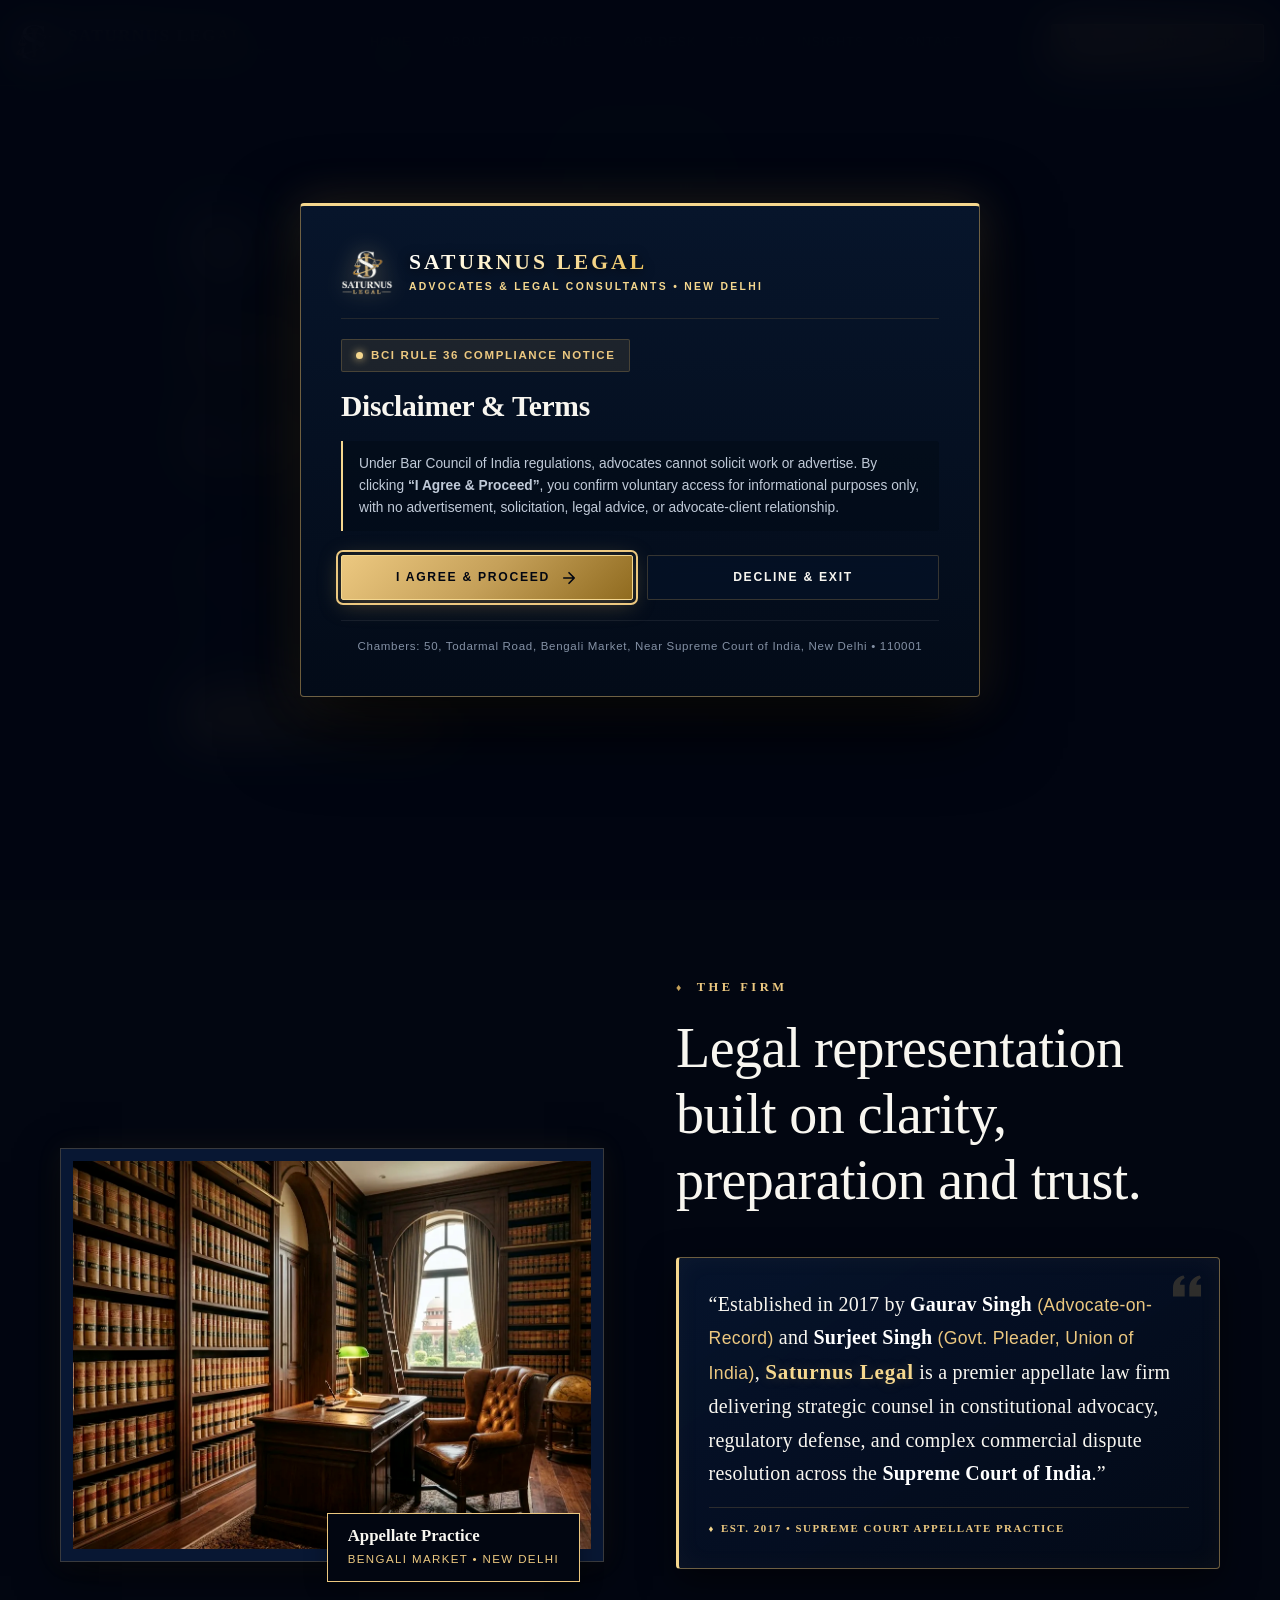
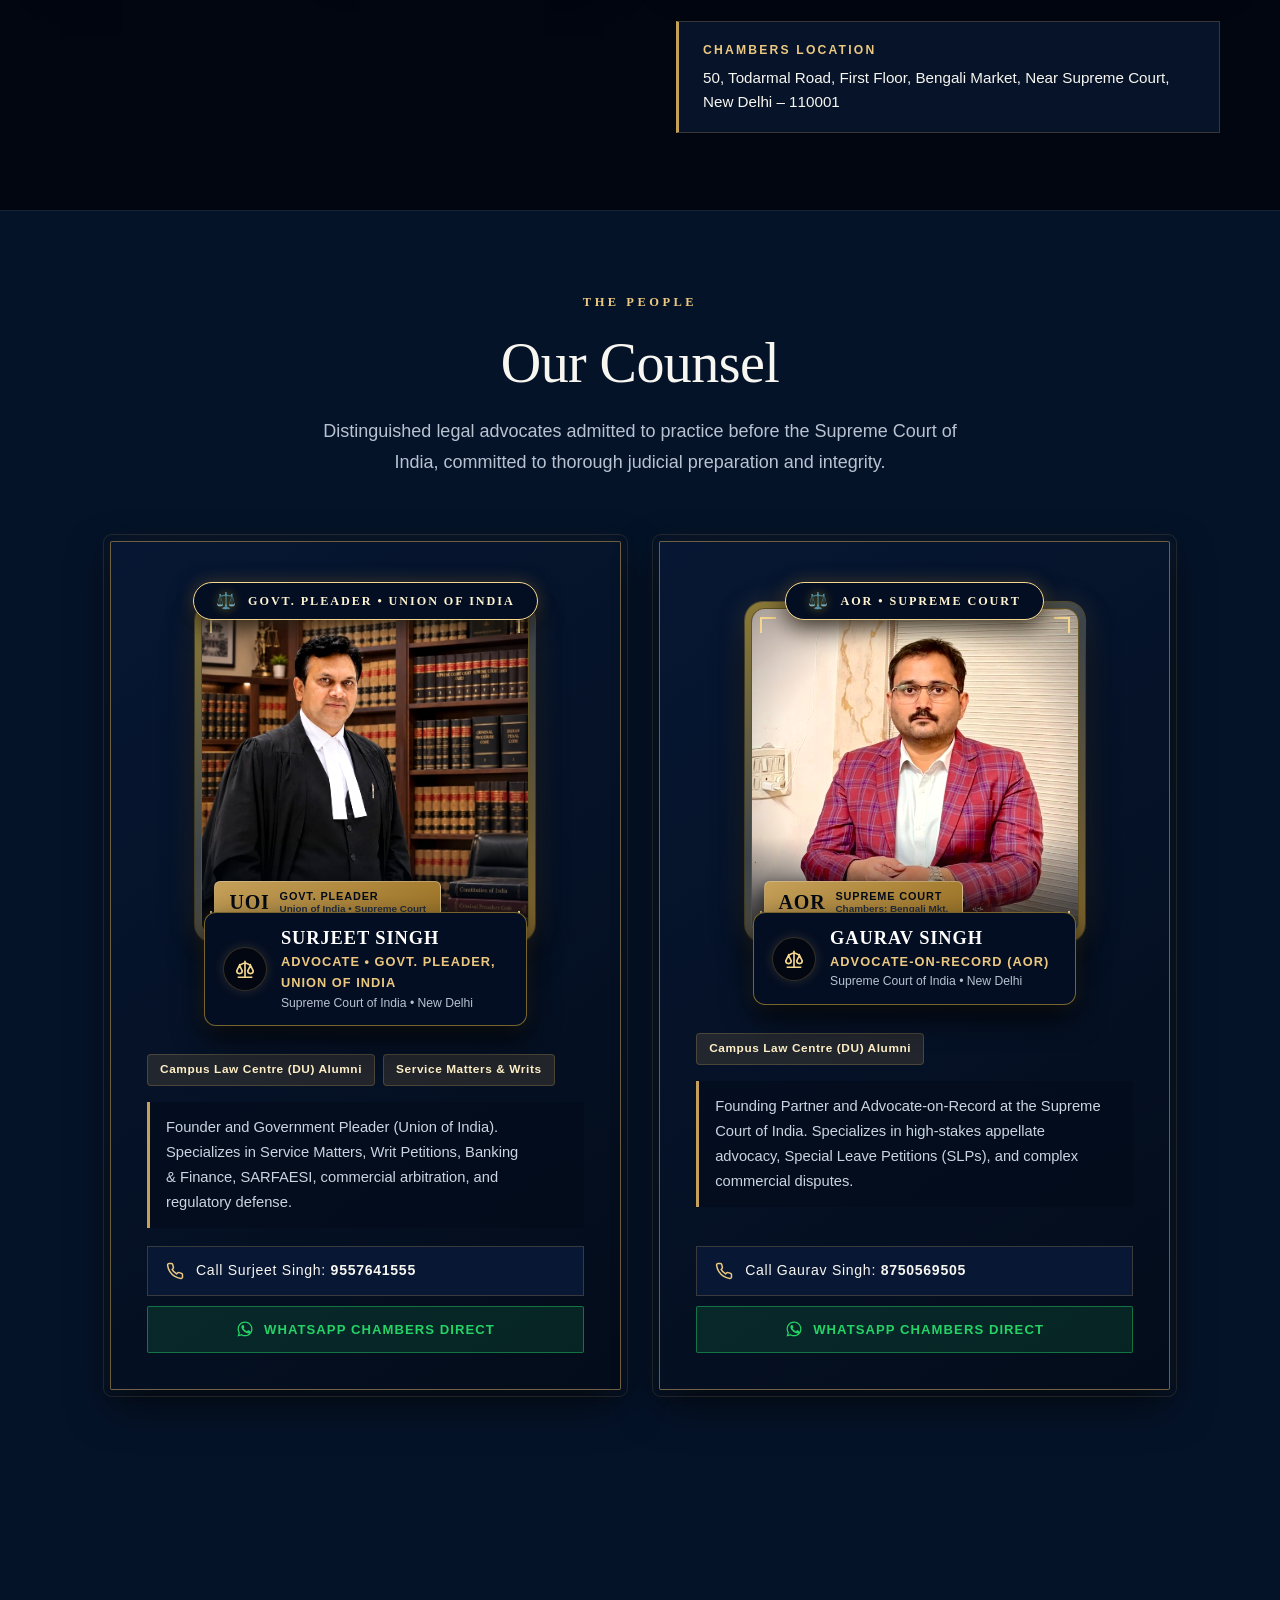
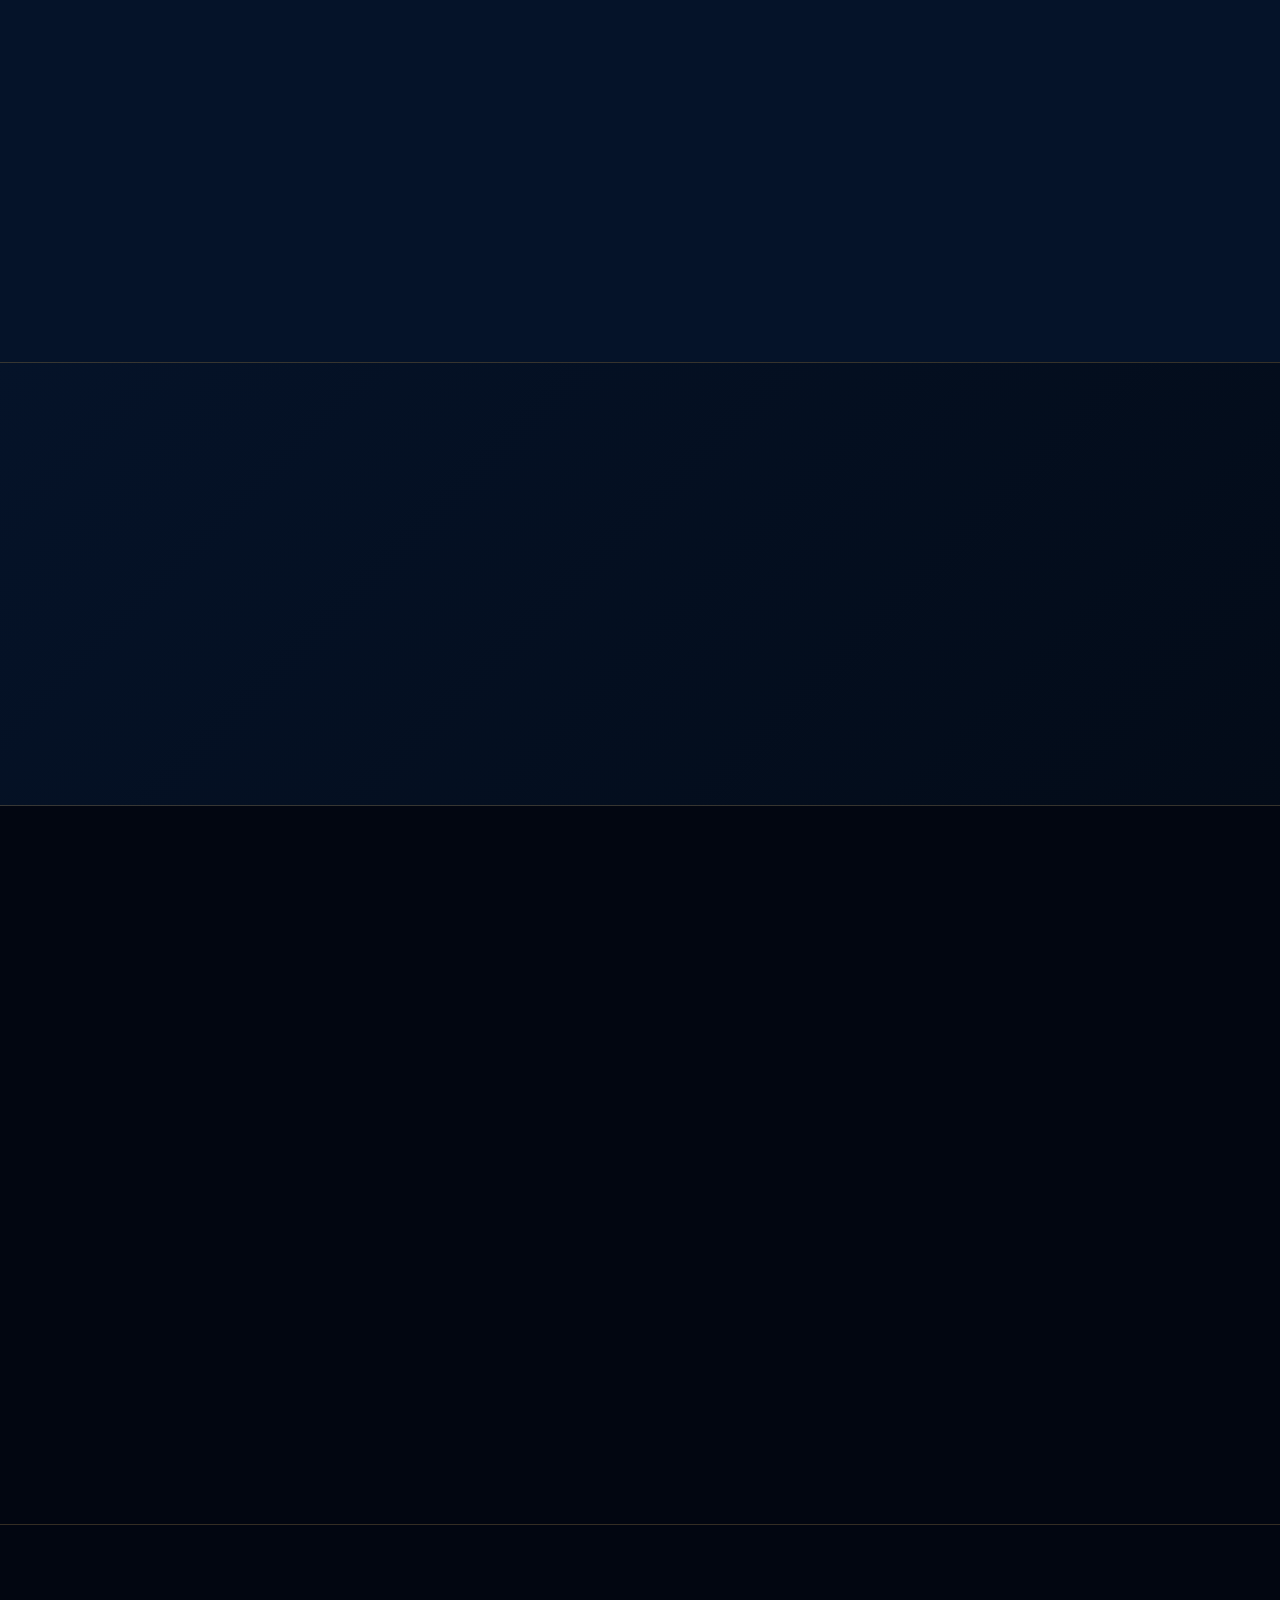
==== commit 9f8ff094: "Implement modern web enhancements: native scroll progress, text-wrap balance, content-visibility opt" ====
--- a/index.html
+++ b/index.html
@@ -125,6 +125,9 @@
 </head>
 <body>
 
+  <!-- Native Scroll Progress Indicator (Scroll-Driven Animation with CSS & JS Fallback) -->
+  <div id="scroll-progress" aria-hidden="true"></div>
+
   <!-- Skip Navigation for Accessibility -->
   <a href="#main-content" class="skip-link">Skip to main content</a>
 
--- a/css/style.css
+++ b/css/style.css
@@ -213,6 +213,25 @@
   color: var(--color-gold);
 }
 
+/* Modern Typography - Text Wrapping & Legibility (Baseline) */
+h1, h2, h3, h4, h5, h6,
+.heading-serif,
+.section-title,
+.hero-title,
+.counsel-name,
+.entry-disclaimer-title,
+.modal-title {
+  text-wrap: balance;
+}
+
+p,
+.section-subtitle,
+.counsel-bio,
+.about-statement-text,
+.entry-disclaimer-body {
+  text-wrap: pretty;
+}
+
 .heading-serif {
   font-family: var(--font-serif);
   font-weight: 500;
@@ -237,6 +256,38 @@
   max-width: 660px;
   line-height: 1.7;
 }
+
+/* --------------------------------------------------------------------------
+   Scroll Progress Indicator (Native Scroll-Driven Animation + Fallback)
+   -------------------------------------------------------------------------- */
+#scroll-progress {
+  position: fixed;
+  top: 0;
+  left: 0;
+  width: 100%;
+  height: 3px;
+  background: linear-gradient(90deg, #9E7D3B 0%, #D4AF37 50%, #F5DEB3 100%);
+  transform-origin: 0 50%;
+  transform: scaleX(0);
+  z-index: 100000;
+  box-shadow: 0 0 8px rgba(212, 175, 55, 0.7);
+  pointer-events: none;
+}
+
+@media (prefers-reduced-motion: no-preference) {
+  @supports (animation-timeline: scroll()) {
+    @keyframes grow-scroll-progress {
+      from { transform: scaleX(0); }
+      to { transform: scaleX(1); }
+    }
+
+    #scroll-progress {
+      animation: grow-scroll-progress auto linear;
+      animation-timeline: scroll();
+    }
+  }
+}
+
 
 /* Layout Containers */
 .container {
@@ -986,17 +1037,20 @@
 }
 
 /* --------------------------------------------------------------------------
-   7.5 Performance: Offscreen Content Rendering Deferral
+   7.5 Performance: Offscreen Content Rendering Deferral (Core Web Vitals)
    -------------------------------------------------------------------------- */
-.about-section,
 .philosophy-section,
 .practice-section,
 .counsel-section,
+.aor-gateway-section,
 .insights-section,
+.cta-banner-section,
 .contact-section,
+.map-embed-section,
+.disclaimer-section,
 .site-footer {
   content-visibility: auto;
-  contain-intrinsic-size: 1px 750px;
+  contain-intrinsic-size: auto 750px;
 }
 
 /* --------------------------------------------------------------------------
@@ -2619,6 +2673,19 @@
   box-shadow: 0 0 14px rgba(197, 160, 89, 0.3);
 }
 
+/* Modern Form Validation States (Baseline) */
+.form-input:user-invalid,
+.form-textarea:user-invalid,
+.form-select:user-invalid {
+  border-color: #ef4444 !important;
+  box-shadow: 0 0 10px rgba(239, 68, 68, 0.28) !important;
+}
+
+.form-input:user-valid:not(:placeholder-shown),
+.form-textarea:user-valid:not(:placeholder-shown) {
+  border-color: rgba(34, 197, 94, 0.65) !important;
+}
+
 .form-input::placeholder, .form-textarea::placeholder {
   color: rgba(132, 145, 165, 0.65);
   font-size: 0.84rem;
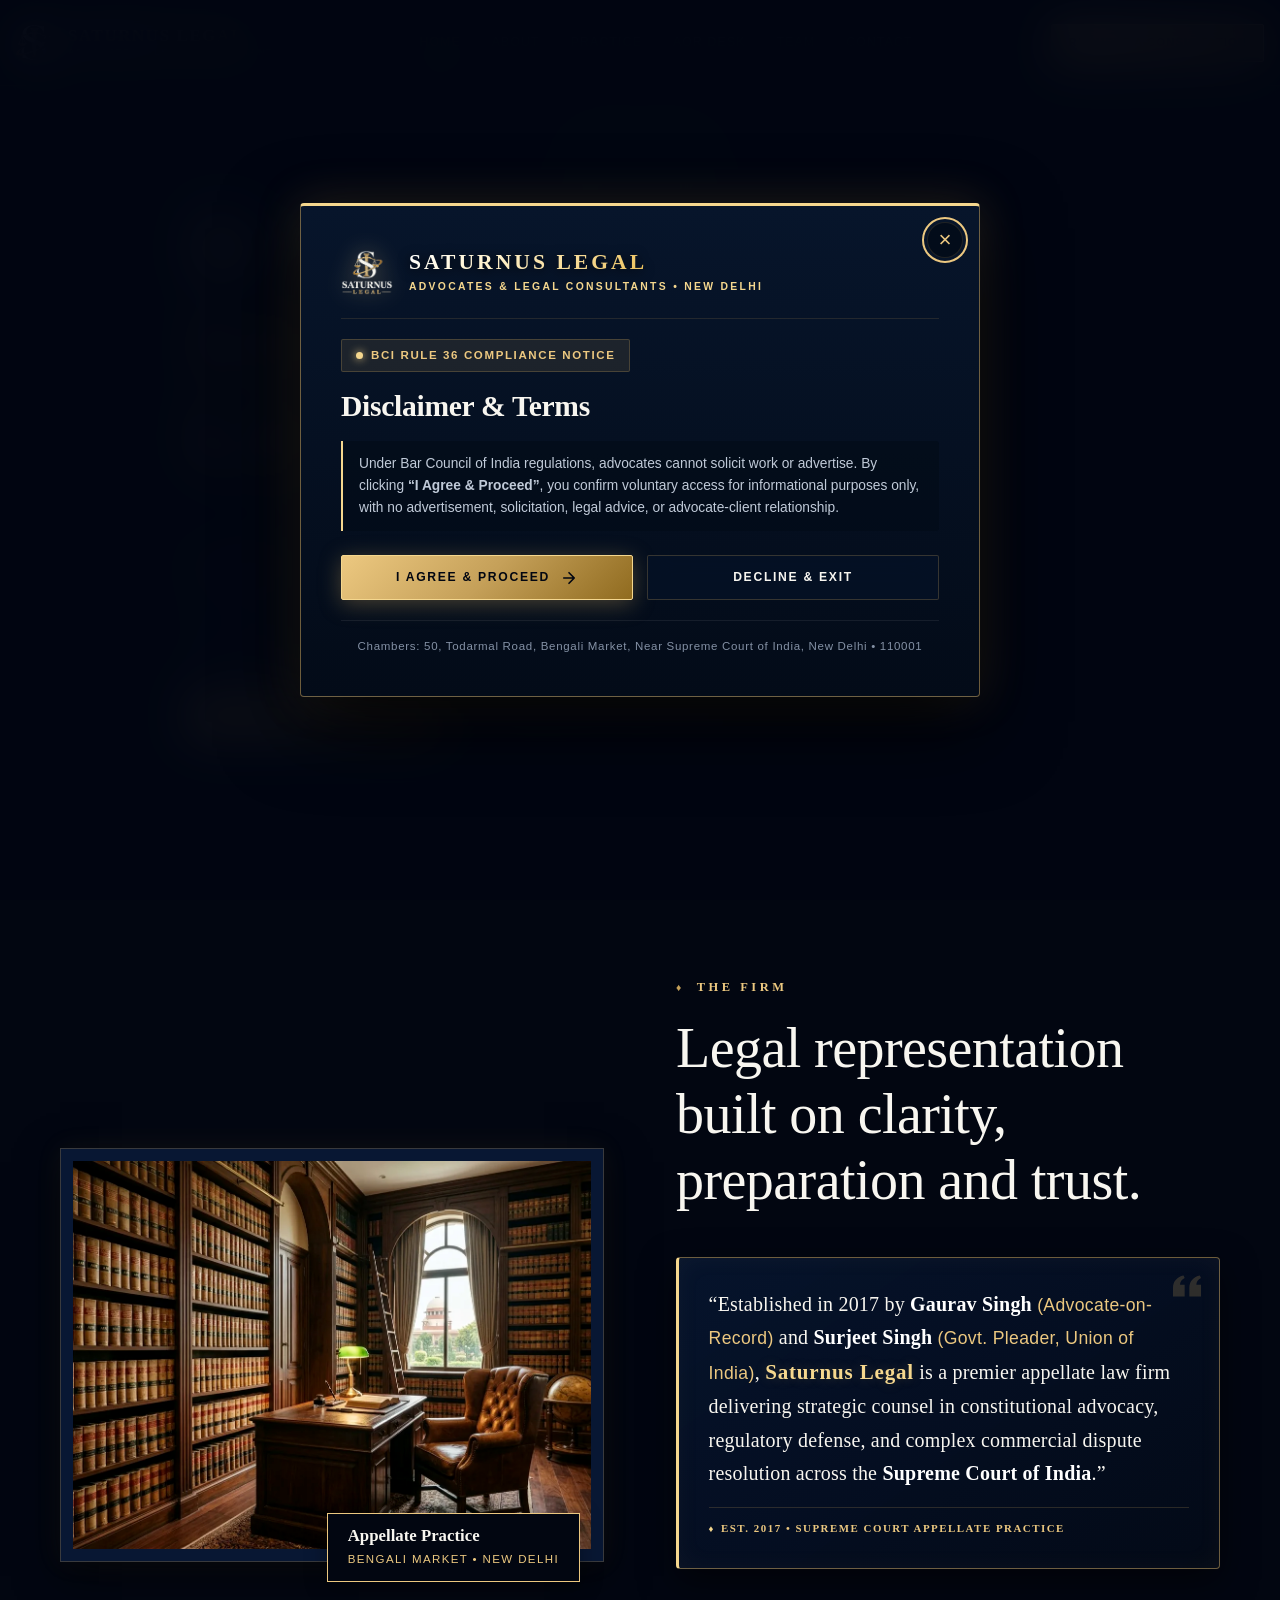
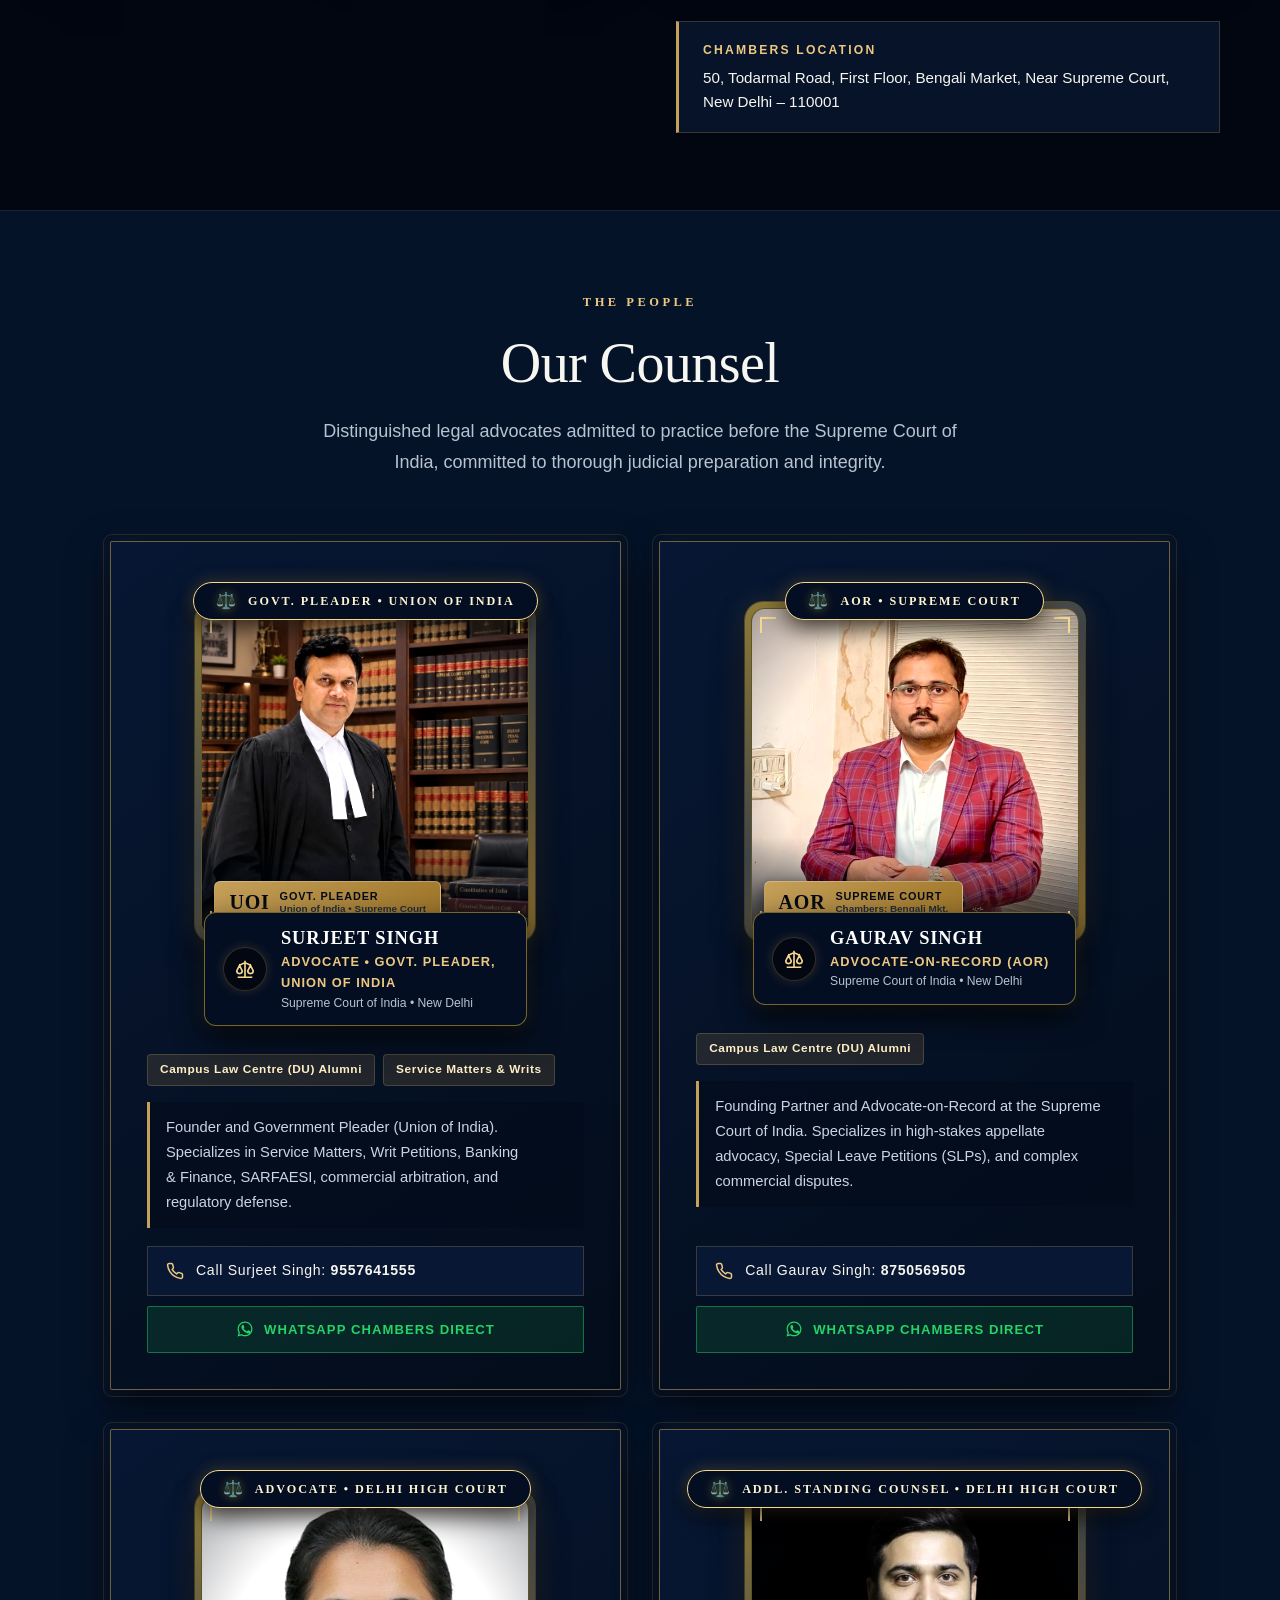
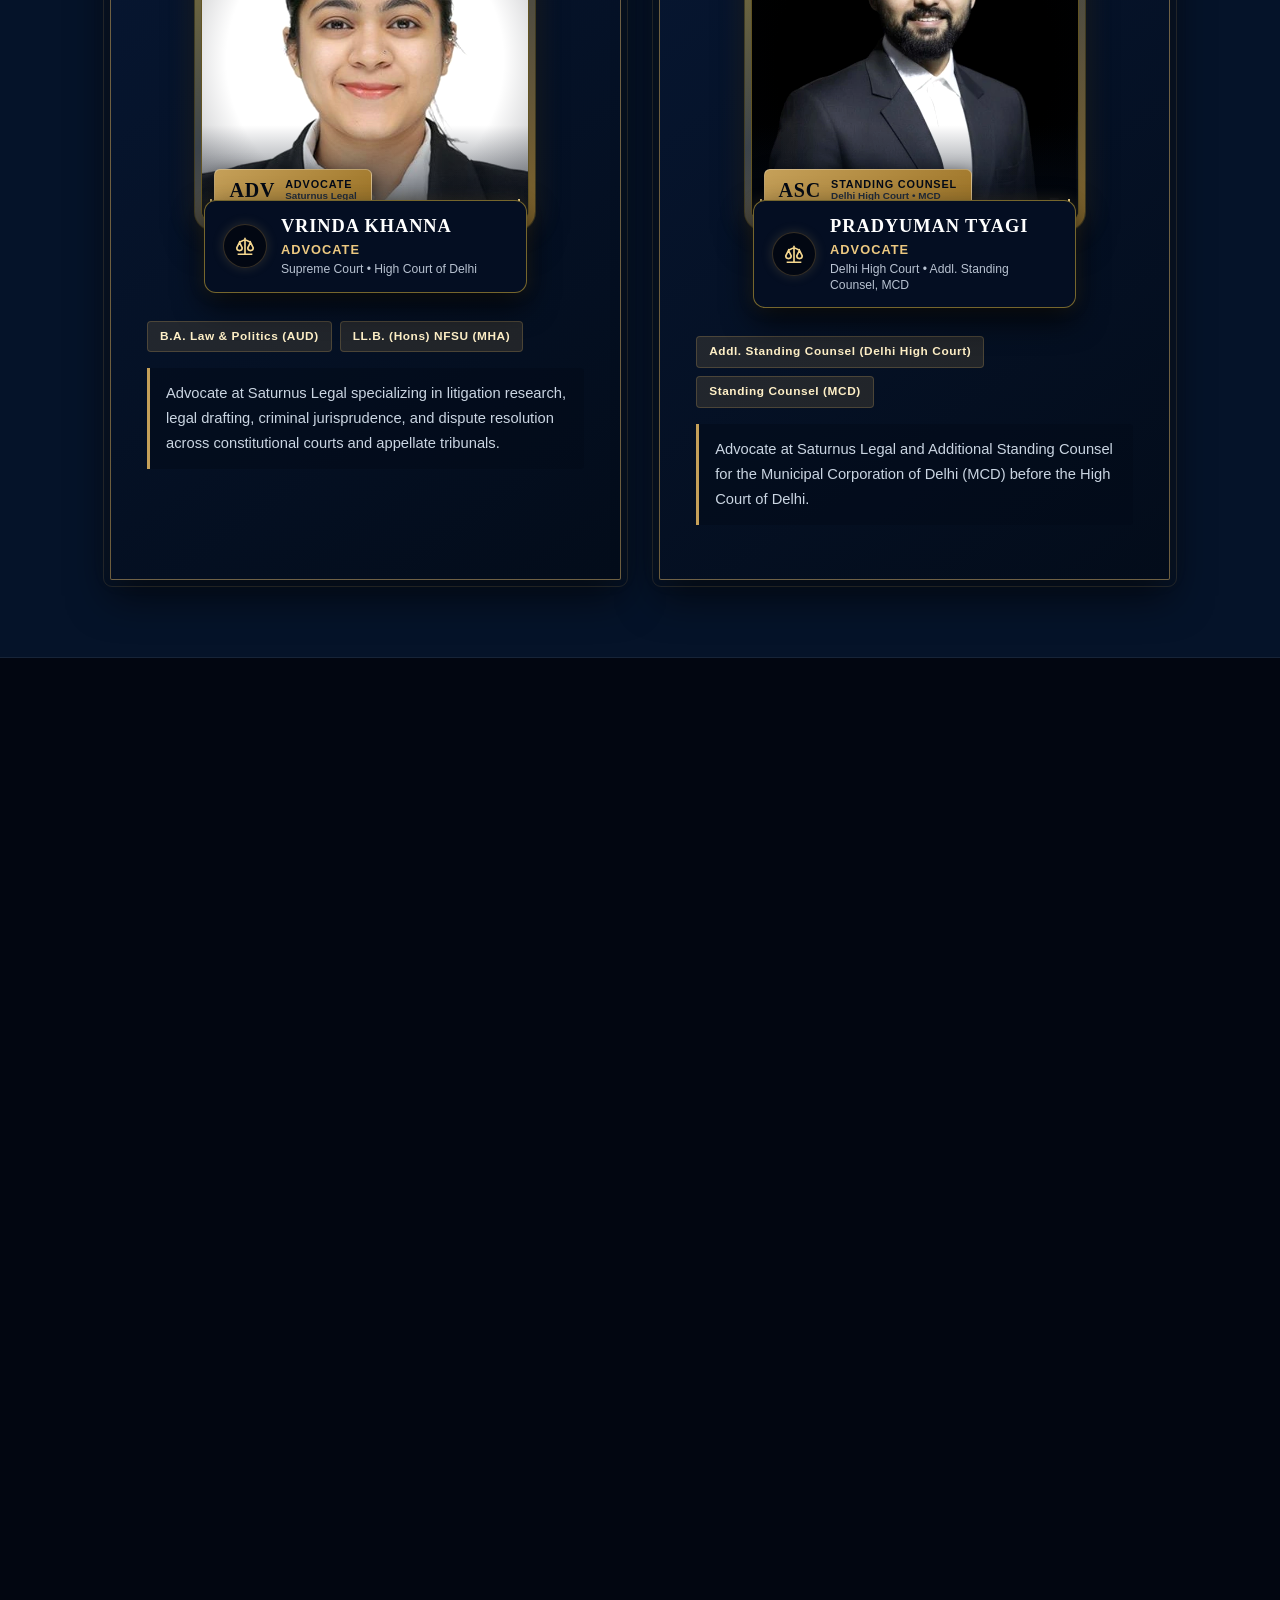
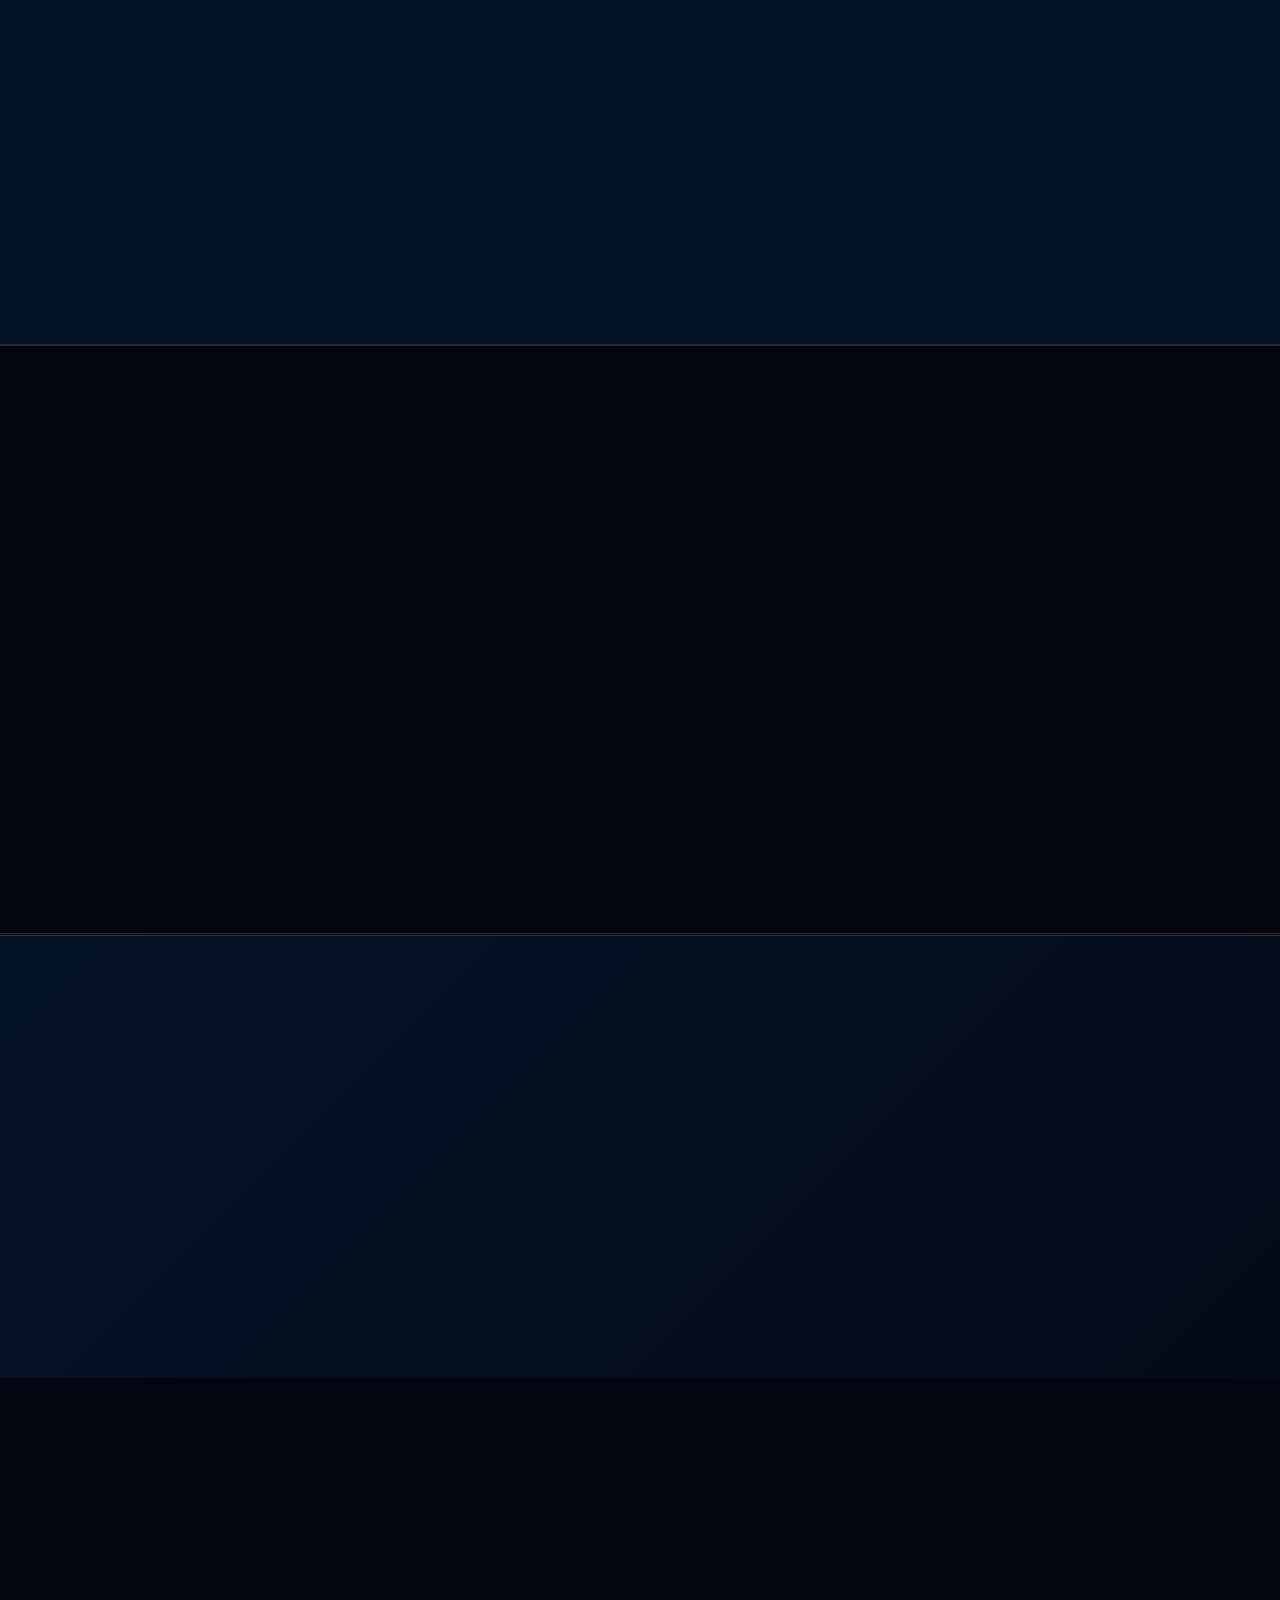
==== commit cf0f1020: "Update footer links, improve disclaimer modal, fix quote grammar, and remove insights section" ====
--- a/index.html
+++ b/index.html
@@ -136,6 +136,7 @@
        ======================================================================== -->
   <aside class="entry-disclaimer-gateway" id="entry-disclaimer-gateway" role="dialog" aria-modal="true" aria-labelledby="disclaimer-modal-title" aria-describedby="disclaimer-modal-desc">
     <div class="entry-disclaimer-card">
+      <button type="button" class="modal-close-btn disclaimer-close-btn" id="disclaimer-close-btn" aria-label="Close Disclaimer Modal">&times;</button>
       
       <!-- Brand & Insignia Header -->
       <div class="entry-disclaimer-header">
@@ -213,7 +214,6 @@
         <a href="#practice" class="nav-link">Practice</a>
         <a href="#aor-gateway" class="nav-link">AOR Desk</a>
         <a href="#counsel" class="nav-link">Team</a>
-        <a href="#insights" class="nav-link">Insights</a>
         <a href="#contact" class="nav-link">Contact</a>
       </nav>
 
@@ -263,7 +263,6 @@
       <a href="#practice" class="mobile-nav-link">Practice Areas</a>
       <a href="#aor-gateway" class="mobile-nav-link">AOR Outstation Gateway</a>
       <a href="#counsel" class="mobile-nav-link">Our Counsel</a>
-      <a href="#insights" class="mobile-nav-link">Legal Insights</a>
       <a href="#contact" class="mobile-nav-link">Contact &amp; Chambers</a>
     </nav>
 
@@ -1029,8 +1028,8 @@
         </div>
 
         <blockquote class="philosophy-quote">
-          "While skill, talent and knowledge are necessary for producing good results,<br>
-          <span class="highlight">passion and hard work is the energy</span><br>
+          "While skill, talent, and knowledge are necessary for producing good results,<br>
+          <span class="highlight">passion and hard work provide the energy</span><br>
           that fuels truly extraordinary performance."
         </blockquote>
 
@@ -1039,86 +1038,6 @@
       </div>
     </section>
 
-    <!-- LEGAL INSIGHTS -->
-    <section class="insights-section section-padding" id="insights">
-      <div class="container">
-        
-        <div class="insights-header-wrap">
-          <div>
-            <span class="editorial-label">Editorial &bull; Commentary</span>
-            <h2 class="section-title">Legal Insights</h2>
-            <p class="section-subtitle">
-              Perspectives, procedural notes, and analytical summaries regarding developments at the Supreme Court of India.
-            </p>
-          </div>
-        </div>
-
-        <div class="insights-grid">
-          
-          <!-- Card 1 -->
-          <article class="insight-card">
-            <div class="insight-meta">
-              <span class="insight-category">Supreme Court Developments</span>
-              <span class="insight-date">Editorial Placeholder</span>
-            </div>
-            <h3 class="insight-title">Recent Trends in Special Leave Petitions under Article 136</h3>
-            <p class="insight-excerpt">
-              An overview of key judicial considerations governing discretionary appellate jurisdiction and admission thresholds at the Supreme Court of India.
-            </p>
-            <span class="insight-card-link">
-              Read Article &rarr;
-            </span>
-          </article>
-
-          <!-- Card 2 -->
-          <article class="insight-card">
-            <div class="insight-meta">
-              <span class="insight-category">Legal Analysis</span>
-              <span class="insight-date">Editorial Placeholder</span>
-            </div>
-            <h3 class="insight-title">Interim Relief Jurisprudence in Commercial Arbitrations</h3>
-            <p class="insight-excerpt">
-              Examining the standards applied by appellate benches when balancing commercial equities under the Arbitration and Conciliation framework.
-            </p>
-            <span class="insight-card-link">
-              Read Article &rarr;
-            </span>
-          </article>
-
-          <!-- Card 3 -->
-          <article class="insight-card">
-            <div class="insight-meta">
-              <span class="insight-category">Constitutional Developments</span>
-              <span class="insight-date">Editorial Placeholder</span>
-            </div>
-            <h3 class="insight-title">The Evolution of Procedural Due Process in Public Law</h3>
-            <p class="insight-excerpt">
-              Reviewing the judicial expansion of fair hearing standards and natural justice requirements across quasi-judicial statutory tribunals.
-            </p>
-            <span class="insight-card-link">
-              Read Article &rarr;
-            </span>
-          </article>
-
-          <!-- Card 4 -->
-          <article class="insight-card">
-            <div class="insight-meta">
-              <span class="insight-category">Firm Updates</span>
-              <span class="insight-date">Chambers Notice</span>
-            </div>
-            <h3 class="insight-title">Chambers Announcement &bull; Registry Practices &amp; Listings</h3>
-            <p class="insight-excerpt">
-              Operational updates regarding digital filing, mention memos, and case registry protocols at the Supreme Court of India.
-            </p>
-            <span class="insight-card-link">
-              Read Article &rarr;
-            </span>
-          </article>
-
-        </div>
-
-      </div>
-    </section>
 
     <!-- CONSULTATION CTA STRIP -->
     <section class="cta-banner-section" aria-label="Consultation Request">
@@ -1307,9 +1226,7 @@
           </a>
         </p>
         <div class="footer-legal-links">
-          <a href="#disclaimer">Disclaimer</a>
-          <a href="#disclaimer">Privacy Policy</a>
-          <a href="#disclaimer">Terms of Use</a>
+          <a href="#disclaimer" class="footer-disclaimer-link" id="footer-disclaimer-btn">Disclaimer</a>
         </div>
       </div>
 
--- a/css/style.css
+++ b/css/style.css
@@ -3000,7 +3000,16 @@
   gap: 20px;
 }
 
-.footer-legal-links a:hover {
+.footer-disclaimer-link {
+  color: var(--color-muted);
+  cursor: pointer;
+  text-decoration: underline;
+  text-underline-offset: 4px;
+  transition: color var(--transition-fast);
+}
+
+.footer-legal-links a:hover,
+.footer-disclaimer-link:hover {
   color: var(--color-light-gold);
 }
 
@@ -3431,6 +3440,14 @@
     max-height: 92vh;
     border-radius: 6px;
     margin: auto;
+  }
+
+  .disclaimer-close-btn {
+    top: 10px;
+    right: 10px;
+    width: 32px;
+    height: 32px;
+    font-size: 1.25rem;
   }
 
   .entry-disclaimer-header {
@@ -3909,6 +3926,33 @@
   box-shadow: 0 25px 80px rgba(0, 0, 0, 0.95), 0 0 45px rgba(197, 160, 89, 0.22);
   transform: scale(1) translateY(0);
   transition: transform 0.45s cubic-bezier(0.16, 1, 0.3, 1);
+}
+
+.disclaimer-close-btn {
+  position: absolute;
+  top: 16px;
+  right: 16px;
+  width: 36px;
+  height: 36px;
+  display: flex;
+  align-items: center;
+  justify-content: center;
+  border: 1px solid var(--border-gold-subtle);
+  background: rgba(3, 11, 24, 0.85);
+  color: var(--color-light-gold);
+  border-radius: 50%;
+  font-size: 1.4rem;
+  line-height: 1;
+  cursor: pointer;
+  z-index: 15;
+  transition: all var(--transition-fast);
+}
+
+.disclaimer-close-btn:hover {
+  background: var(--color-gold);
+  color: var(--color-deep-navy);
+  border-color: var(--color-gold);
+  transform: rotate(90deg);
 }
 
 .entry-disclaimer-gateway.accepted .entry-disclaimer-card {
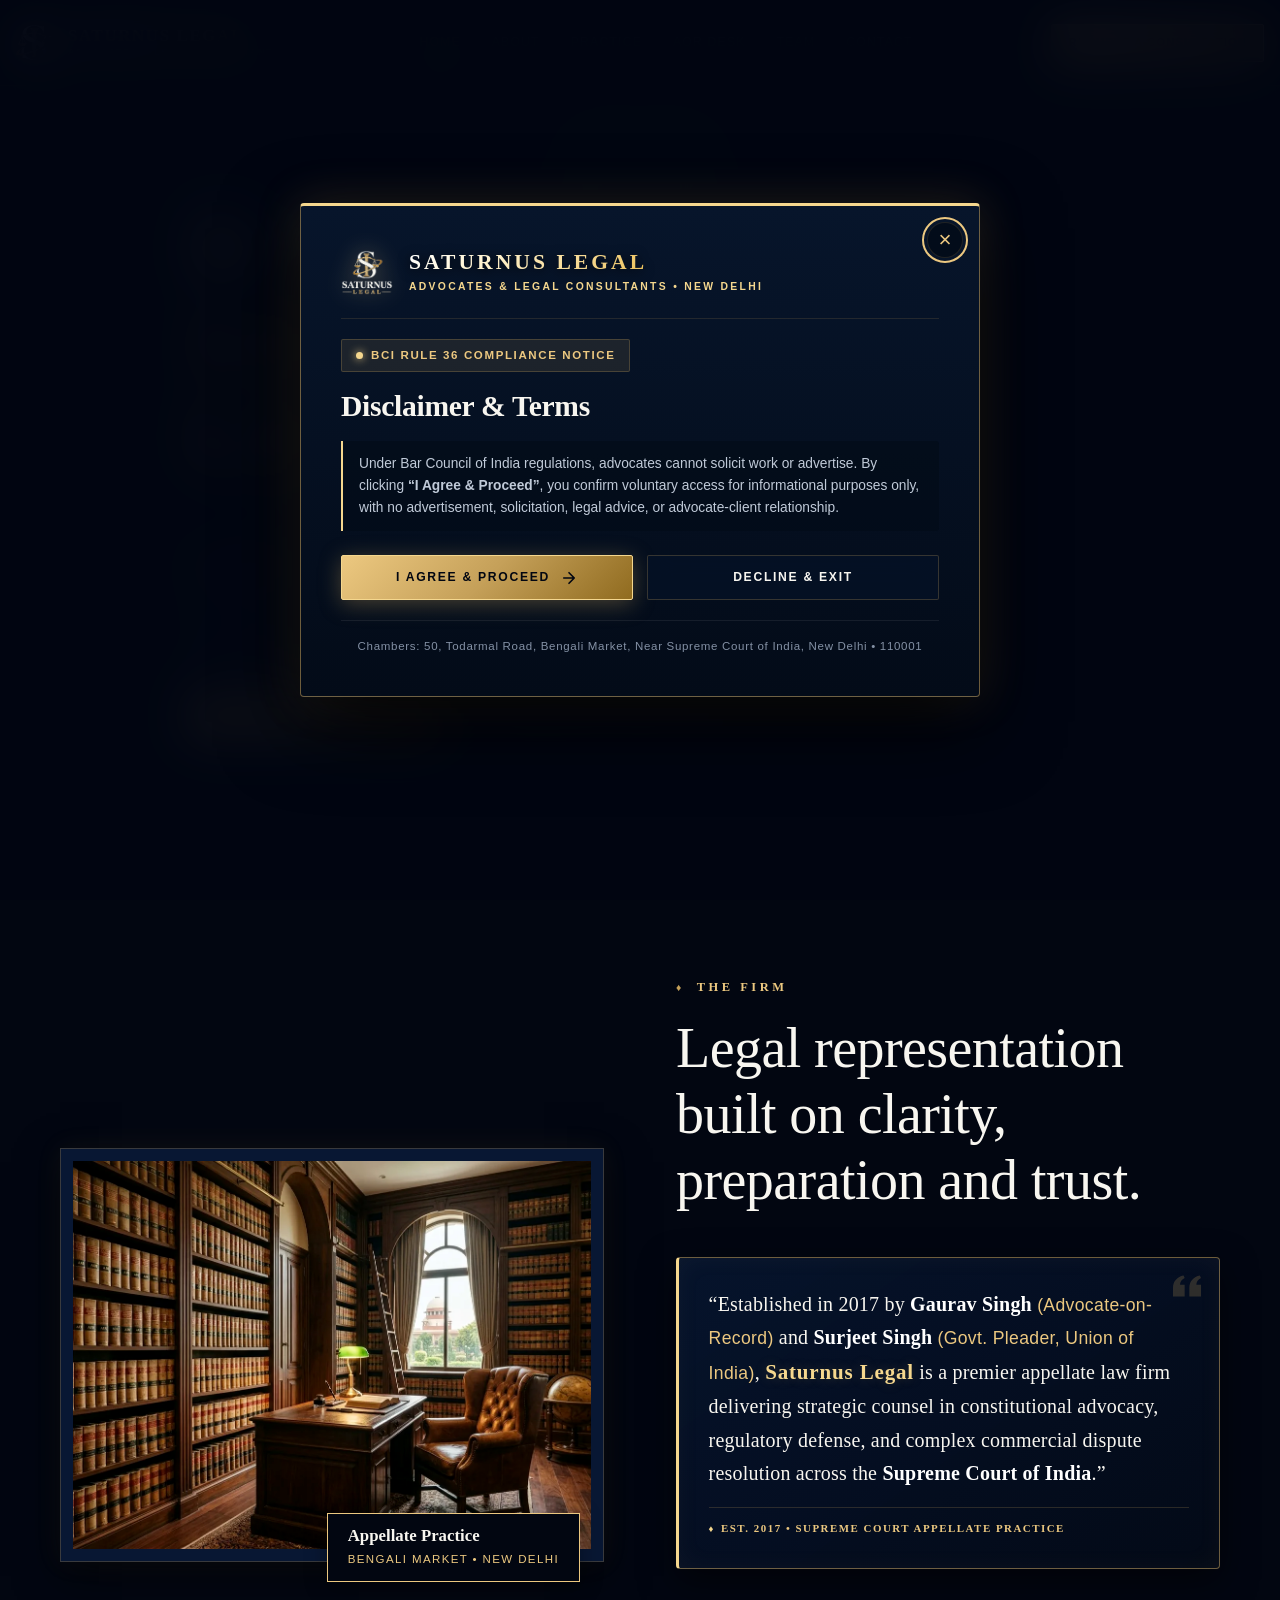
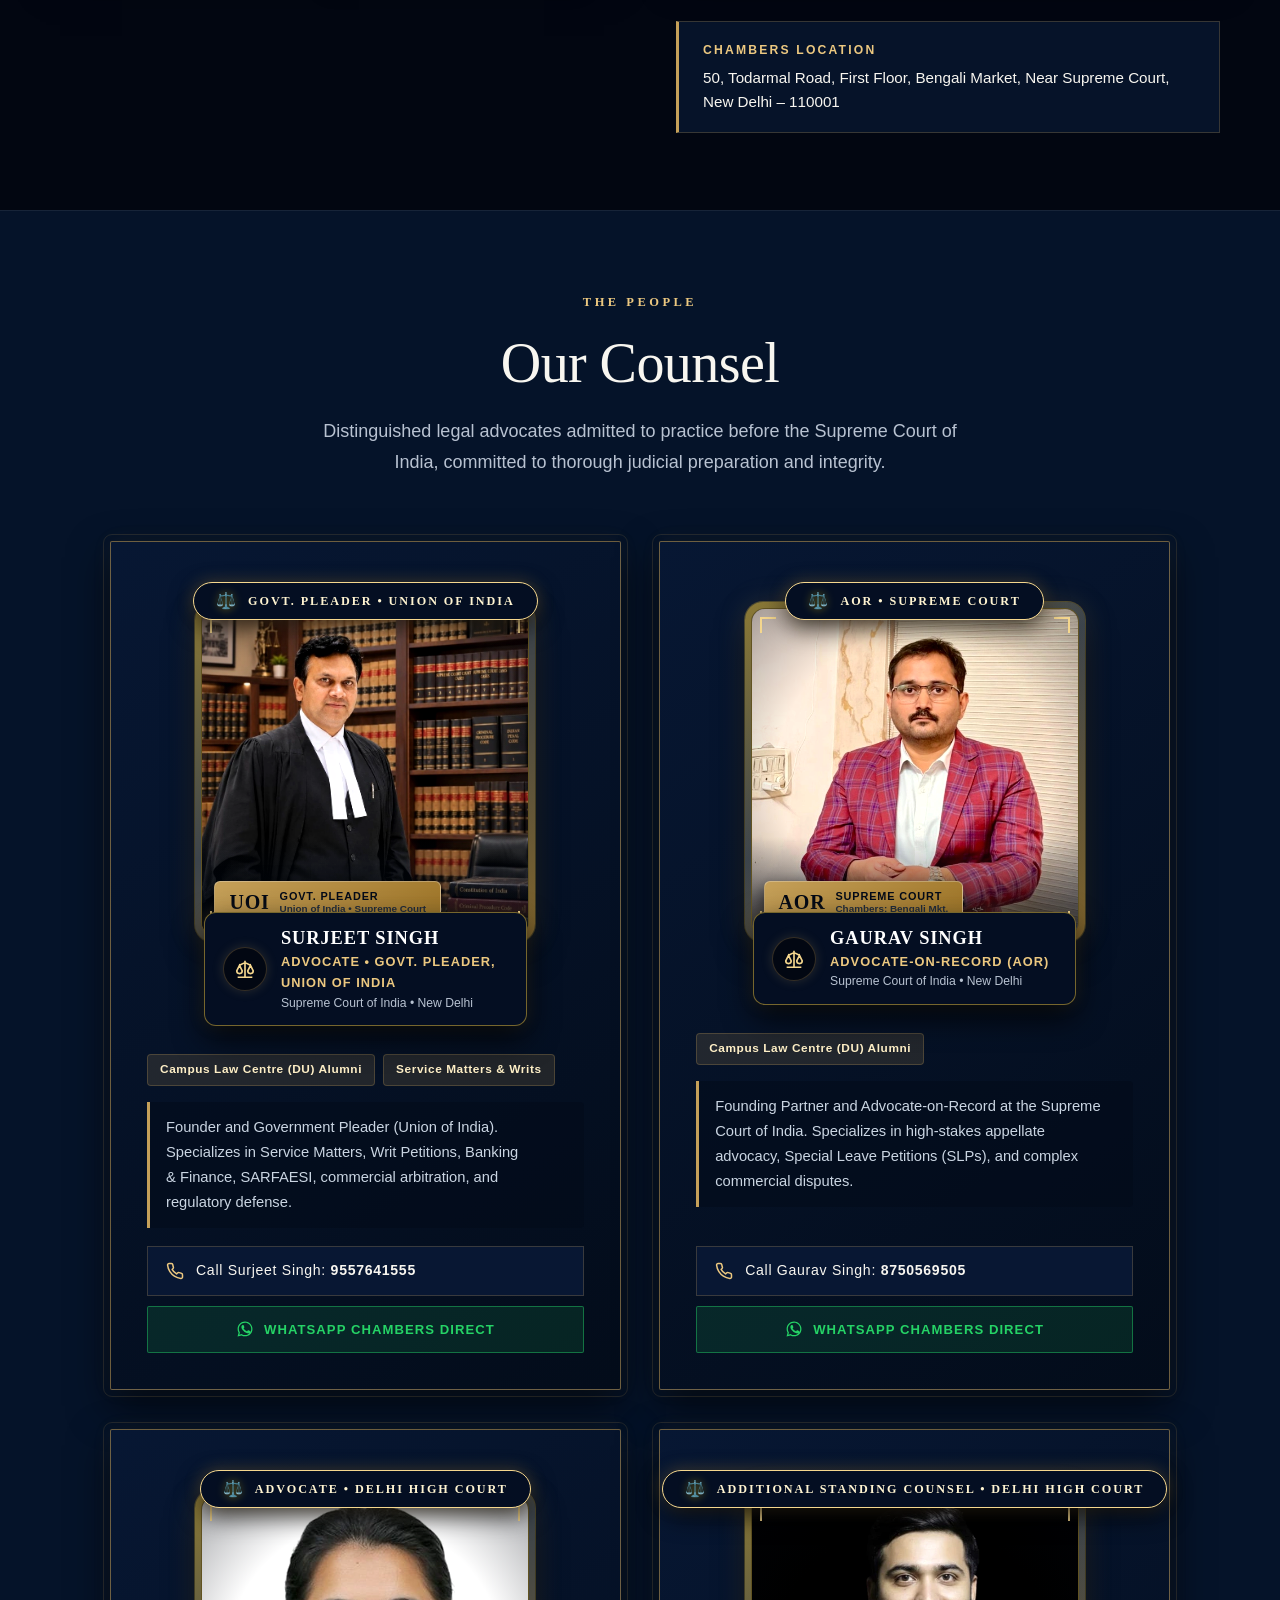
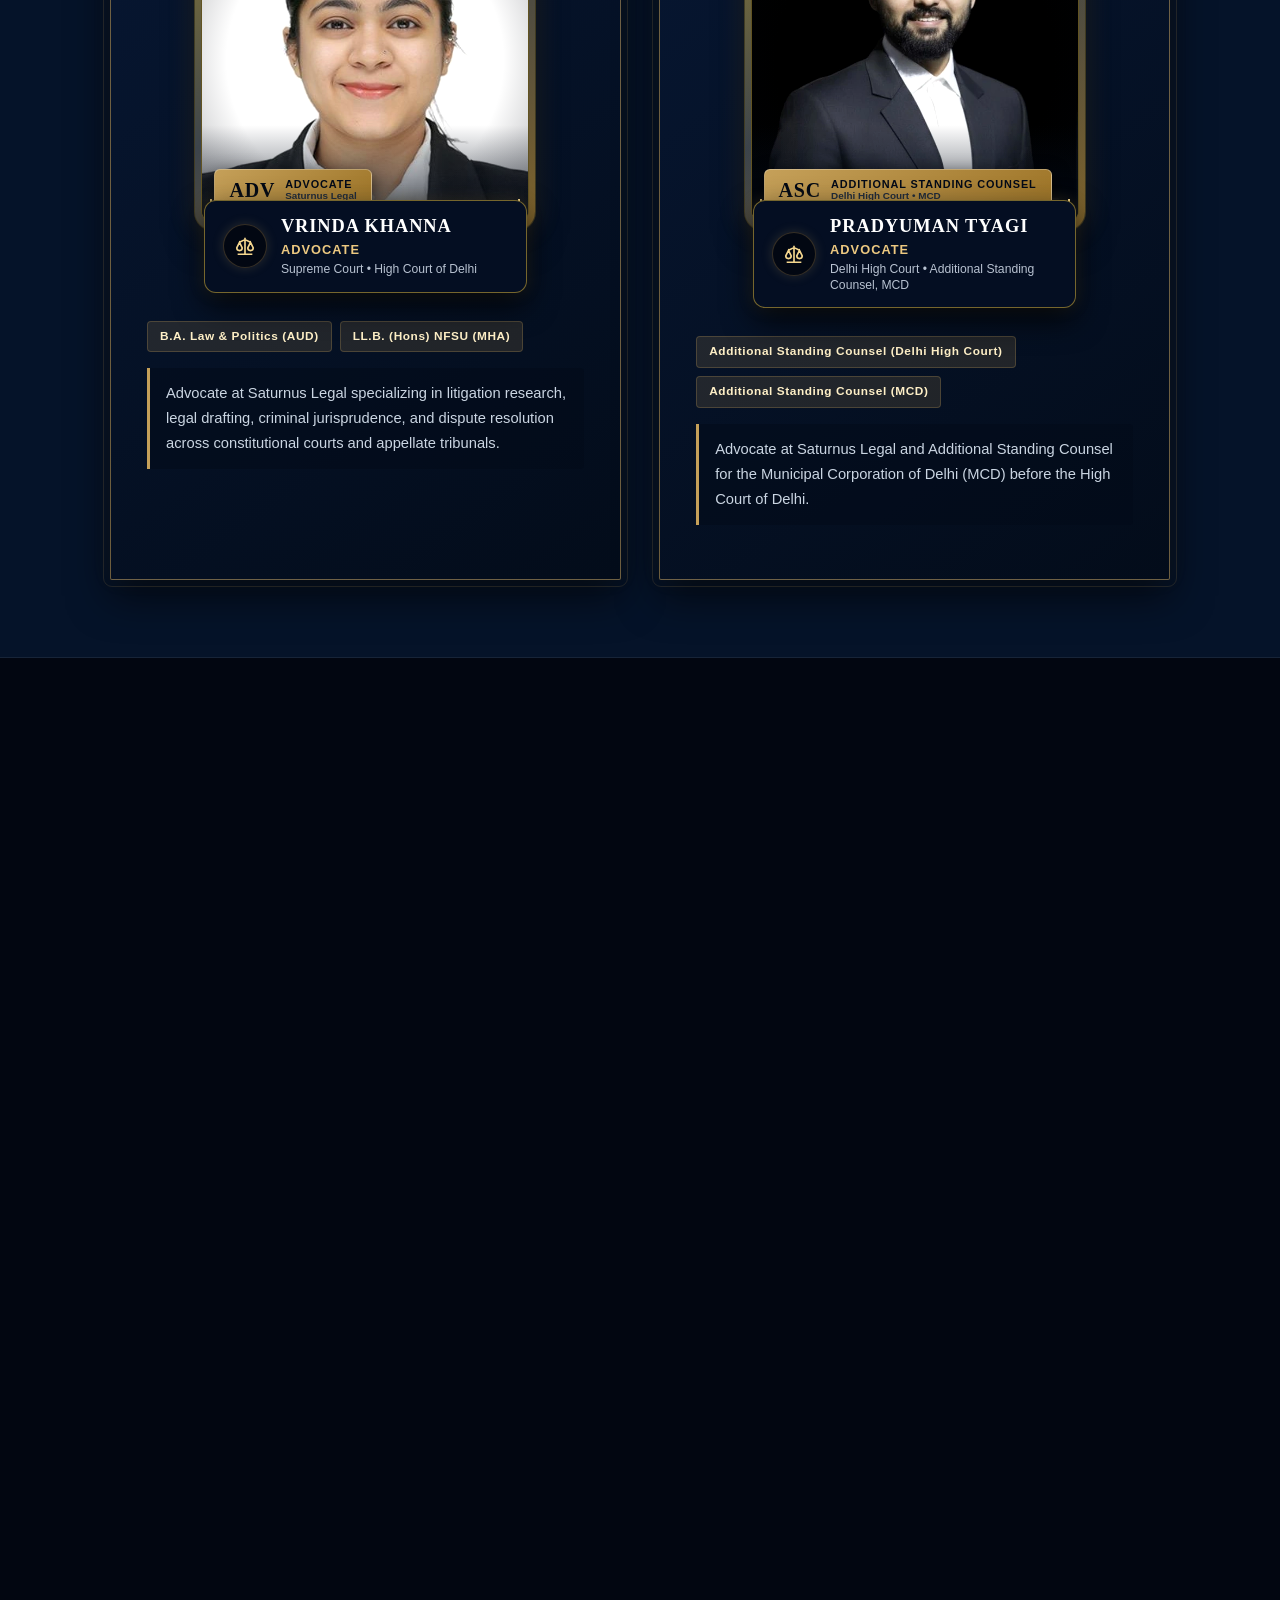
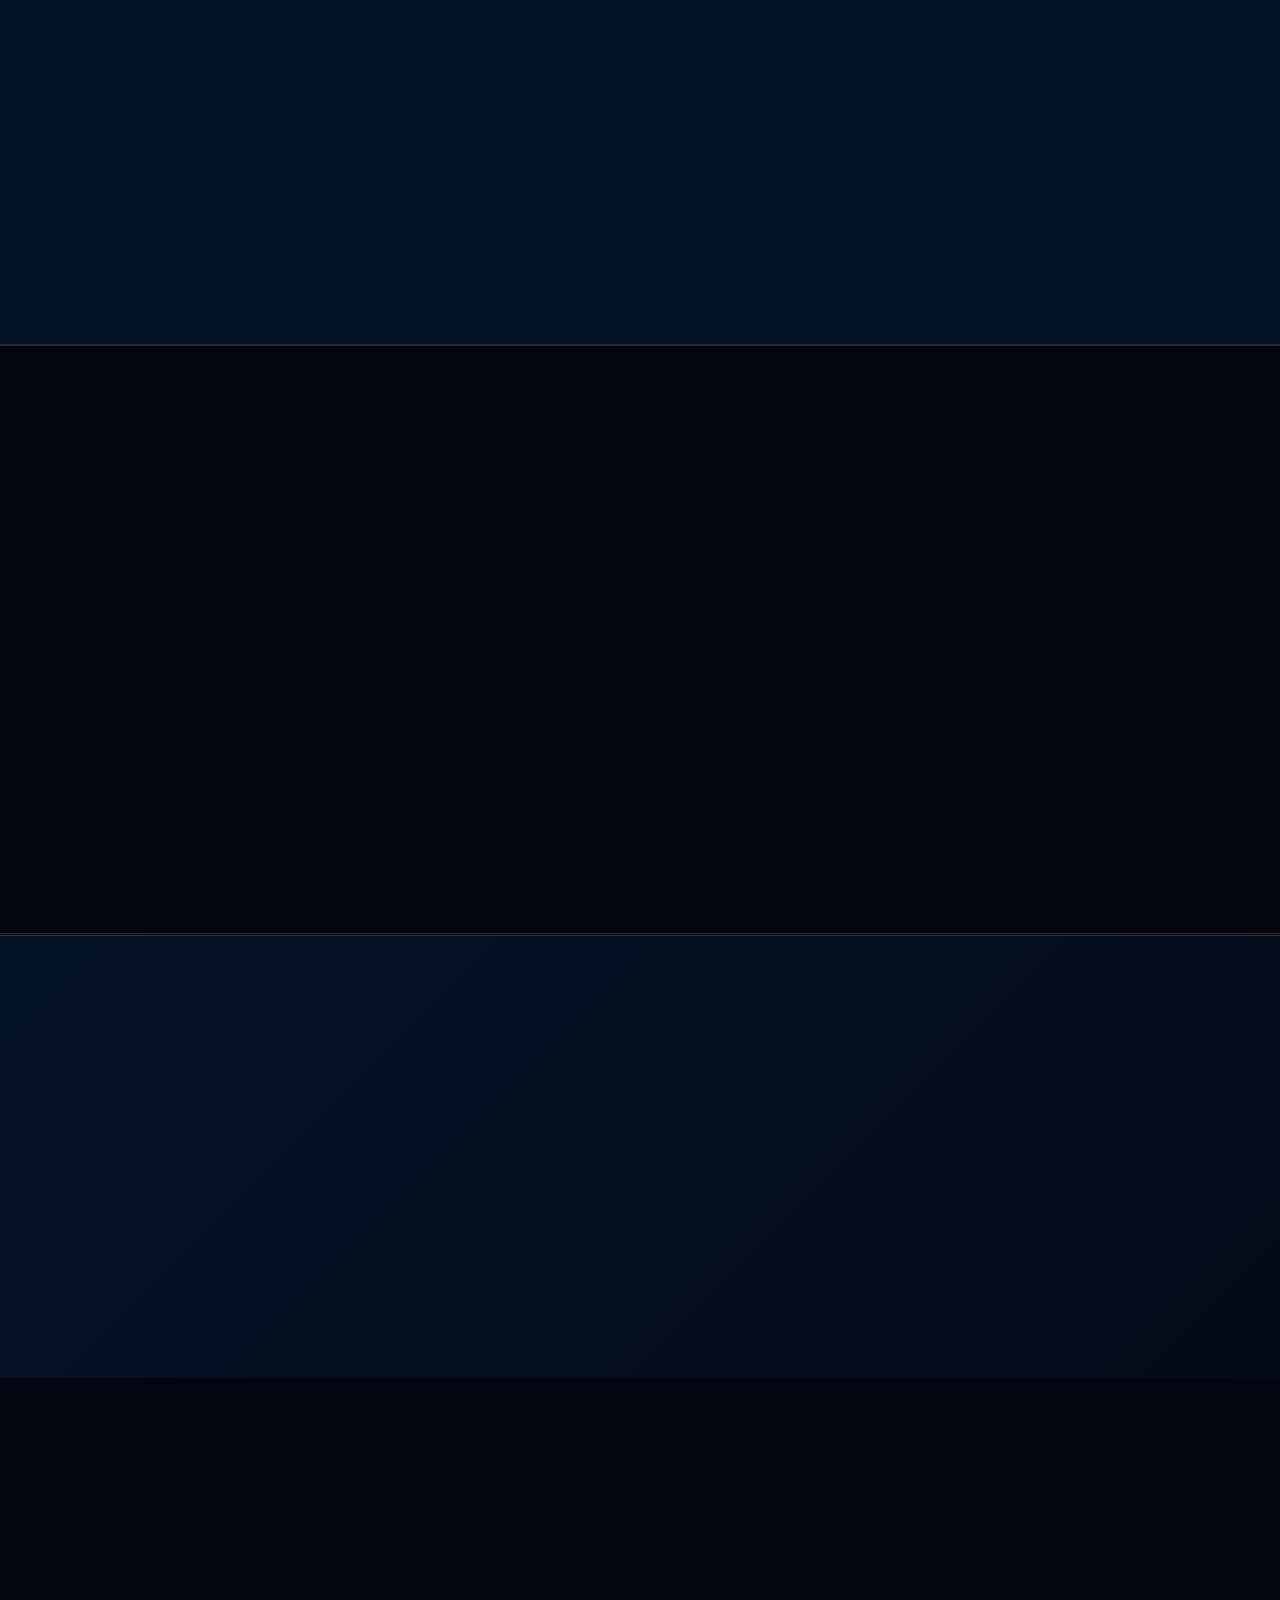
==== commit 2734139f: "Standardize Pradyuman Tyagi title to Additional Standing Counsel across profile" ====
--- a/index.html
+++ b/index.html
@@ -628,7 +628,7 @@
               <!-- Top Overlapping Pill Badge -->
               <div class="counsel-top-pill">
                 <span class="pill-icon">⚖️</span>
-                <span>ADDL. STANDING COUNSEL &bull; DELHI HIGH COURT</span>
+                <span>ADDITIONAL STANDING COUNSEL &bull; DELHI HIGH COURT</span>
               </div>
 
               <!-- Main Portrait Container -->
@@ -648,7 +648,7 @@
                   <div class="counsel-standing-badge">
                     <span class="standing-number">ASC</span>
                     <div class="standing-details">
-                      <span class="standing-title">STANDING COUNSEL</span>
+                      <span class="standing-title">ADDITIONAL STANDING COUNSEL</span>
                       <span class="standing-sub">Delhi High Court &bull; MCD</span>
                     </div>
                   </div>
@@ -663,14 +663,14 @@
                 <div class="counsel-nameplate-info">
                   <h3 class="counsel-name" itemprop="name">PRADYUMAN TYAGI</h3>
                   <p class="counsel-role" itemprop="jobTitle">Advocate</p>
-                  <p class="counsel-court">Delhi High Court &bull; Addl. Standing Counsel, MCD</p>
+                  <p class="counsel-court">Delhi High Court &bull; Additional Standing Counsel, MCD</p>
                 </div>
               </div>
             </div>
 
             <div class="counsel-credentials-row">
-              <span class="counsel-tag">Addl. Standing Counsel (Delhi High Court)</span>
-              <span class="counsel-tag">Standing Counsel (MCD)</span>
+              <span class="counsel-tag">Additional Standing Counsel (Delhi High Court)</span>
+              <span class="counsel-tag">Additional Standing Counsel (MCD)</span>
             </div>
 
             <p class="counsel-bio">
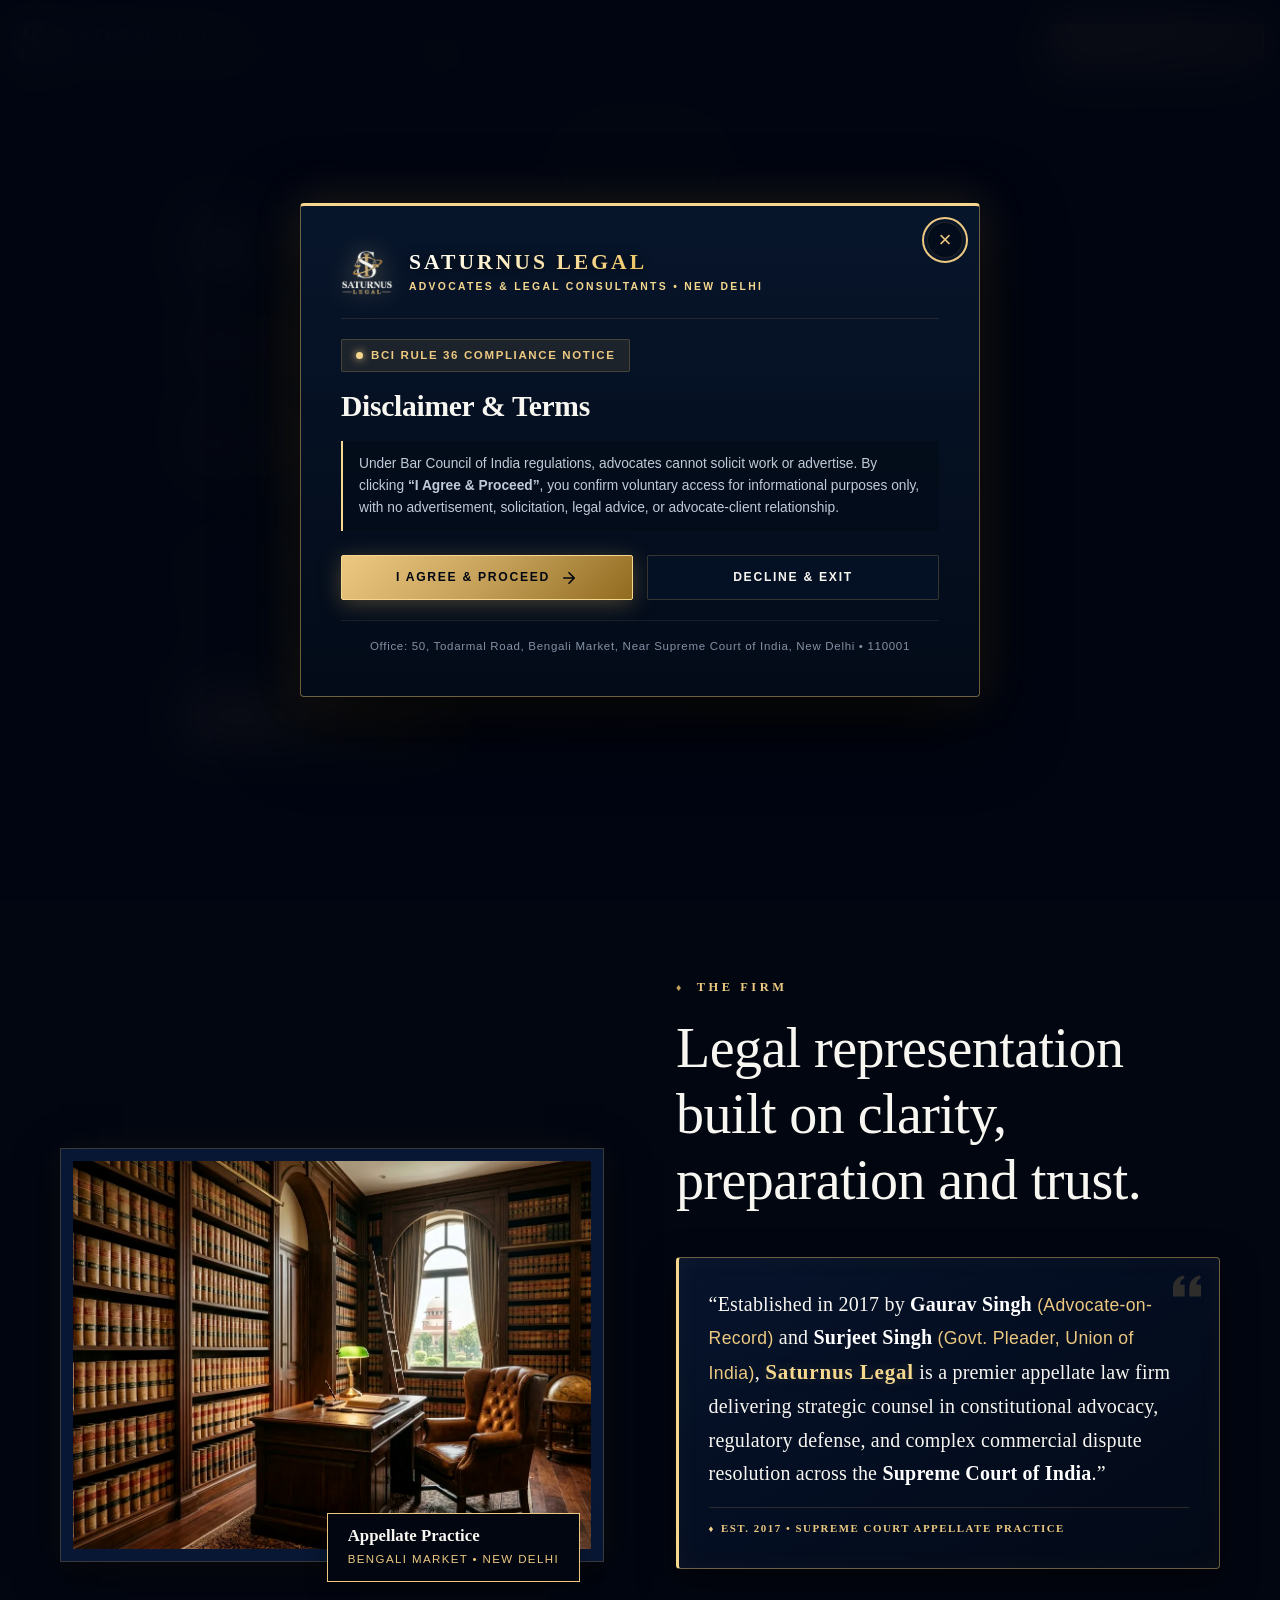
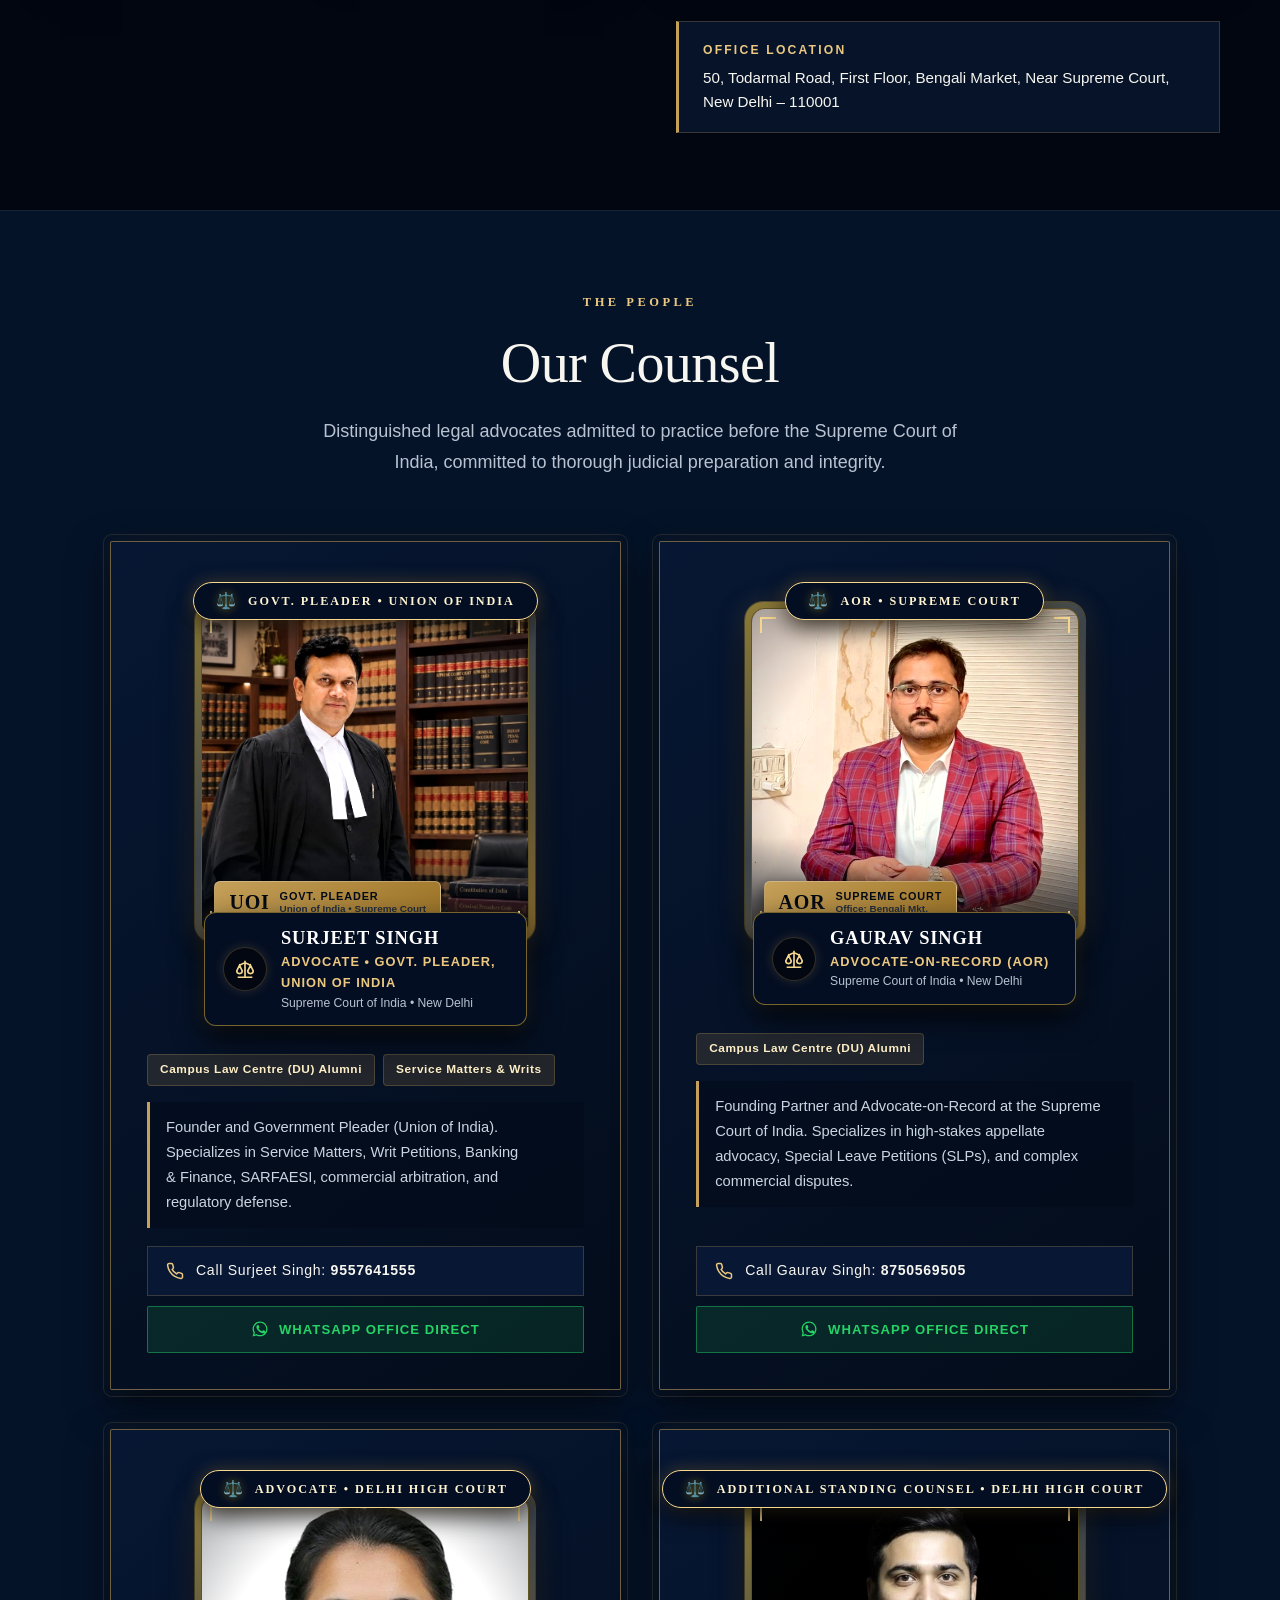
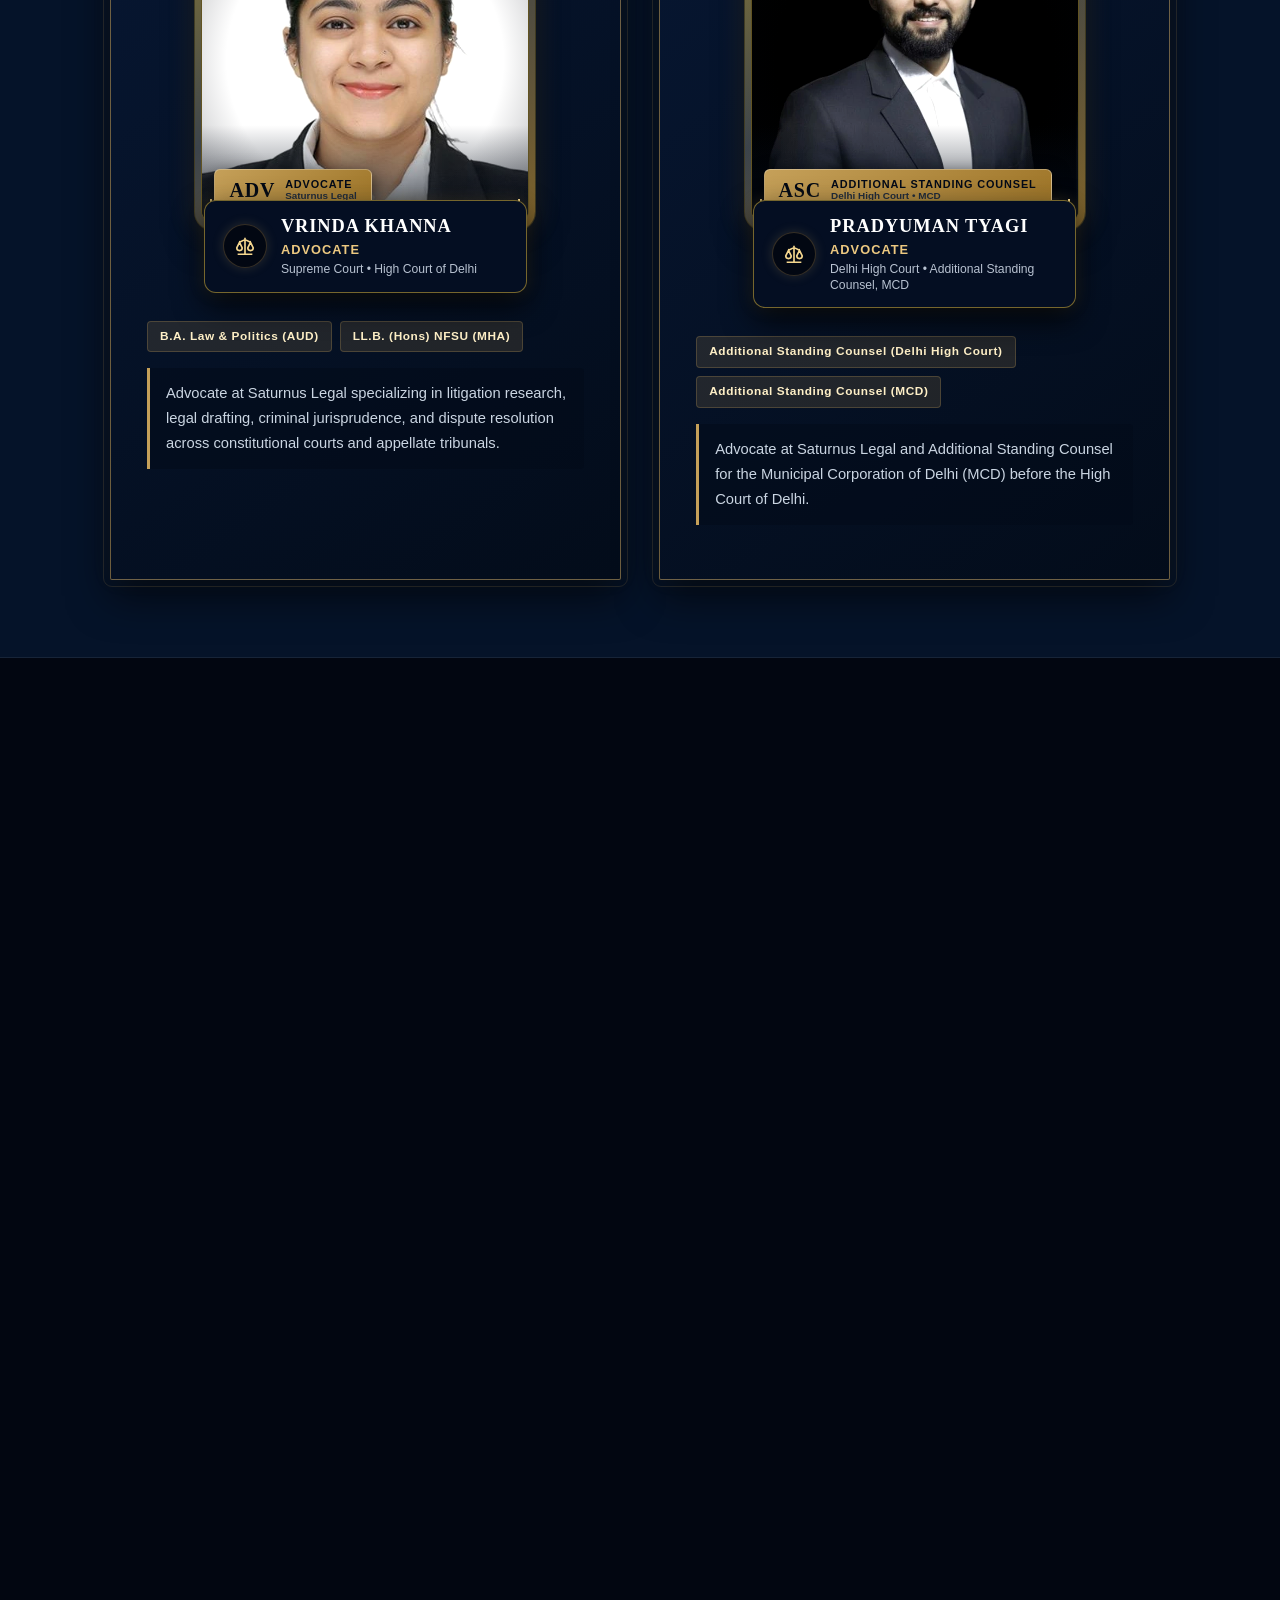
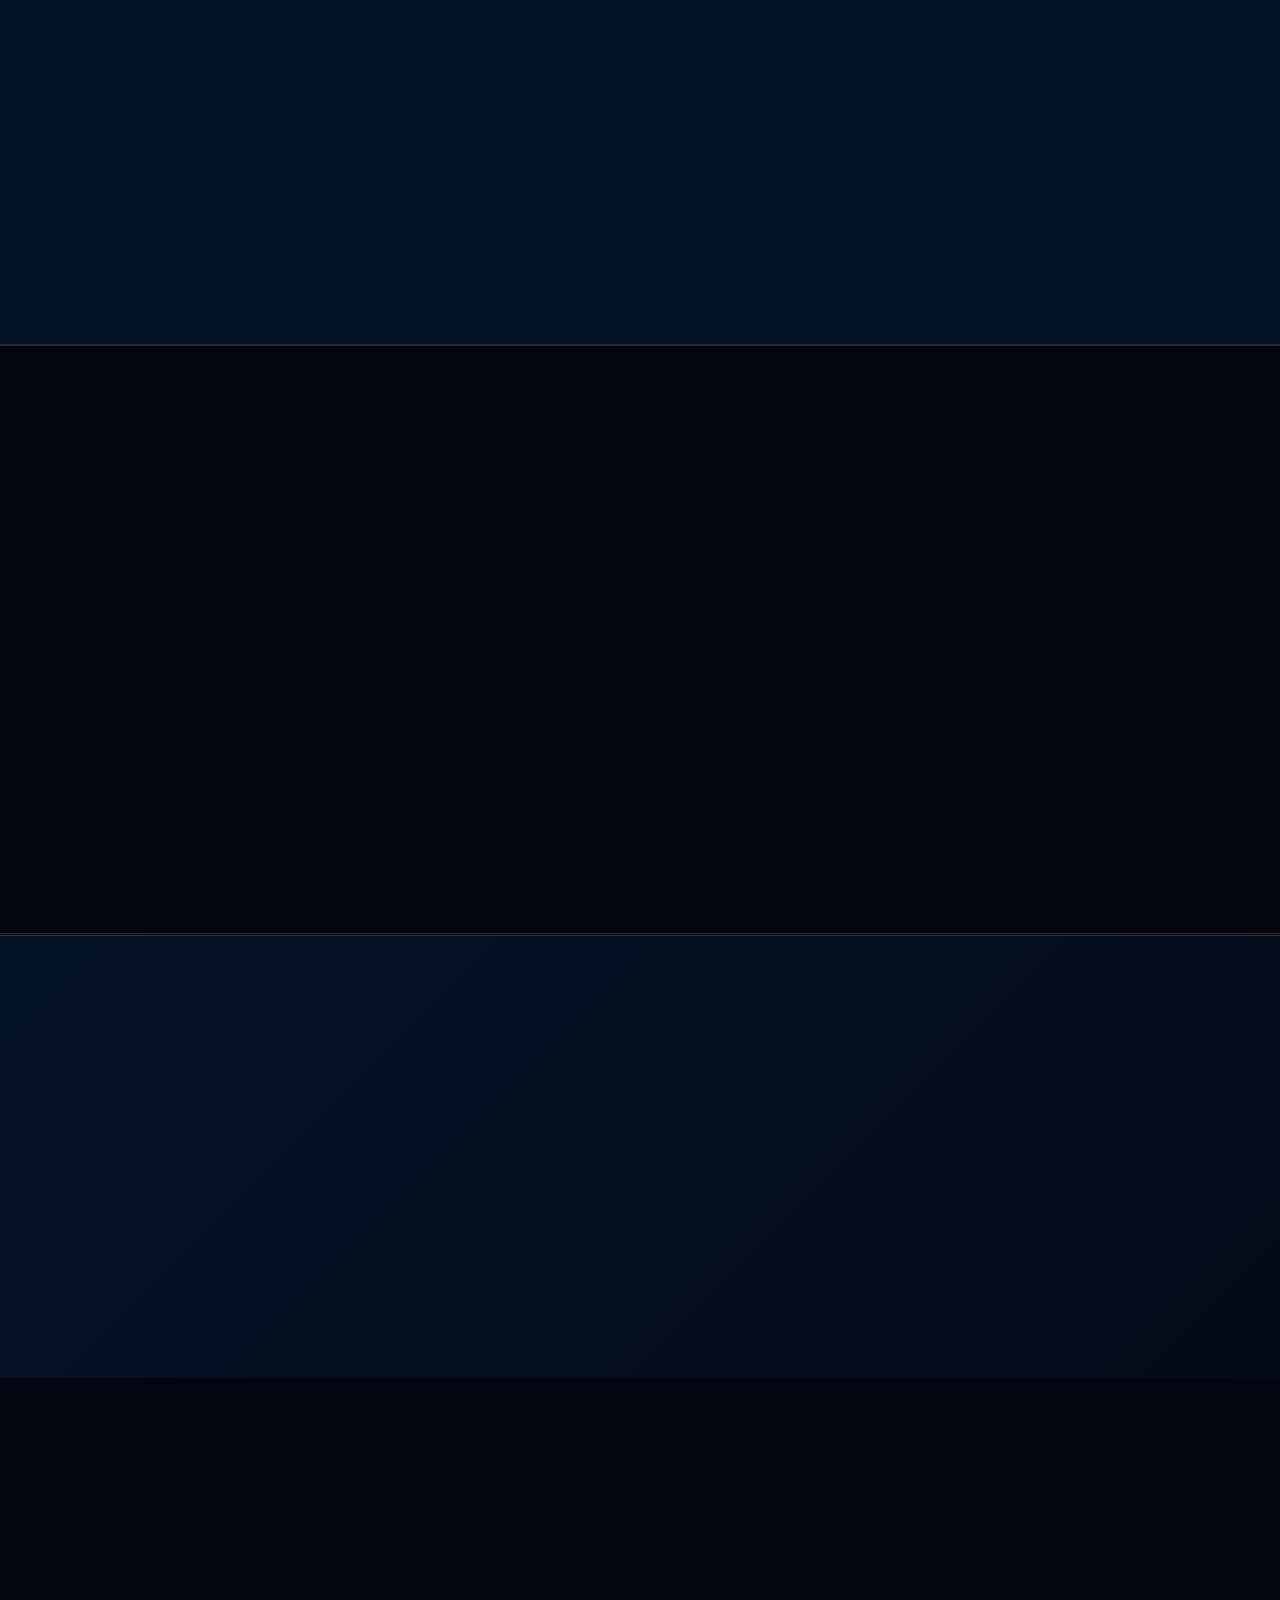
==== commit eca751de: "Replace Chambers with Office across website content" ====
--- a/index.html
+++ b/index.html
@@ -65,7 +65,7 @@
     "@type": "LegalService",
     "@id": "https://www.saturnuslegal.com/#organization",
     "name": "Saturnus Legal",
-    "alternateName": ["Saturnus Legal Law Firm", "Saturnus Chambers"],
+    "alternateName": ["Saturnus Legal Law Firm", "Saturnus Legal Office"],
     "description": "Appellate legal counsel and Advocate-on-Record representation at the Supreme Court of India, New Delhi.",
     "url": "https://www.saturnuslegal.com",
     "logo": "https://www.saturnuslegal.com/assets/logo-on-dark.png",
@@ -181,7 +181,7 @@
       </div>
 
       <div class="entry-disclaimer-chambers">
-        <span>Chambers: 50, Todarmal Road, Bengali Market, Near Supreme Court of India, New Delhi &bull; 110001</span>
+        <span>Office: 50, Todarmal Road, Bengali Market, Near Supreme Court of India, New Delhi &bull; 110001</span>
       </div>
 
     </div>
@@ -263,7 +263,7 @@
       <a href="#practice" class="mobile-nav-link">Practice Areas</a>
       <a href="#aor-gateway" class="mobile-nav-link">AOR Outstation Gateway</a>
       <a href="#counsel" class="mobile-nav-link">Our Counsel</a>
-      <a href="#contact" class="mobile-nav-link">Contact &amp; Chambers</a>
+      <a href="#contact" class="mobile-nav-link">Contact &amp; Office</a>
     </nav>
 
     <div class="mobile-drawer-footer">
@@ -305,7 +305,7 @@
           <div class="hero-emblem-wrap" aria-hidden="true">
             <picture>
               <source srcset="assets/emblem-crest.webp" type="image/webp">
-              <img src="assets/emblem-crest.png" alt="Saturnus Legal Supreme Court Chambers Insignia" class="hero-emblem-img" width="68" height="61" fetchpriority="high" decoding="async">
+              <img src="assets/emblem-crest.png" alt="Saturnus Legal Supreme Court Office Insignia" class="hero-emblem-img" width="68" height="61" fetchpriority="high" decoding="async">
             </picture>
           </div>
           <div class="hero-chambers-tag">
@@ -332,14 +332,14 @@
         <!-- Location Note -->
         <div class="hero-location-line animate-hero-3">
           <svg width="18" height="18" viewBox="0 0 24 24" fill="none" stroke="currentColor" stroke-width="2" stroke-linecap="round" stroke-linejoin="round"><path d="M21 10c0 7-9 13-9 13s-9-6-9-13a9 9 0 0 1 18 0z"></path><circle cx="12" cy="10" r="3"></circle></svg>
-          <span>Chambers: 50, Todarmal Road, Bengali Market &bull; Near Supreme Court, New Delhi</span>
+          <span>Office: 50, Todarmal Road, Bengali Market &bull; Near Supreme Court, New Delhi</span>
         </div>
 
         <!-- High-Court Chambers Credentials Pill Strip -->
         <div class="hero-prestige-strip animate-hero-3">
           <div class="prestige-tag">
             <svg width="15" height="15" viewBox="0 0 24 24" fill="none" stroke="currentColor" stroke-width="2"><path d="M12 2L2 7l10 5 10-5-10-5zM2 17l10 5 10-5M2 12l10 5 10-5"/></svg>
-            <span>Advocate-on-Record Chambers</span>
+            <span>Advocate-on-Record Office</span>
           </div>
           <div class="prestige-tag">
             <svg width="15" height="15" viewBox="0 0 24 24" fill="none" stroke="currentColor" stroke-width="2"><circle cx="12" cy="12" r="10"/><path d="M12 6v6l4 2"/></svg>
@@ -370,7 +370,7 @@
             <div class="about-image-frame">
               <picture>
                 <source srcset="assets/chambers-library.webp" type="image/webp">
-                <img src="assets/chambers-library.jpg" alt="Saturnus Legal Chambers Library and Supreme Court Dome View" width="1200" height="896" loading="lazy">
+                <img src="assets/chambers-library.jpg" alt="Saturnus Legal Office Library and Supreme Court Dome View" width="1200" height="896" loading="lazy">
               </picture>
             </div>
             <div class="about-caption-badge">
@@ -400,7 +400,7 @@
 
             <!-- Office Verification Card -->
             <div class="about-address-box">
-              <p class="about-address-title">Chambers Location</p>
+              <p class="about-address-title">Office Location</p>
               <p class="about-address-desc">
                 50, Todarmal Road, First Floor, Bengali Market, Near Supreme Court, New Delhi – 110001
               </p>
@@ -489,7 +489,7 @@
               </a>
               <a href="https://wa.me/919557641555?text=Hello%20Advocate%20Surjeet%20Singh,%20I%20would%20like%20to%20consult%20regarding%20a%20legal%20matter%20at%20Saturnus%20Legal." target="_blank" rel="noopener noreferrer" class="counsel-wa-btn" aria-label="WhatsApp Surjeet Singh">
                 <svg width="18" height="18" viewBox="0 0 24 24" fill="currentColor"><path d="M12.04 2C6.58 2 2.13 6.45 2.13 11.91C2.13 13.66 2.59 15.36 3.45 16.86L2.05 22L7.3 20.62C8.75 21.41 10.38 21.83 12.04 21.83C17.5 21.83 21.95 17.38 21.95 11.92C21.95 9.27 20.92 6.78 19.05 4.91C17.18 3.03 14.69 2 12.04 2M12.05 3.67C14.25 3.67 16.31 4.53 17.87 6.09C19.42 7.65 20.28 9.72 20.28 11.92C20.28 16.46 16.58 20.15 12.04 20.15C10.56 20.15 9.11 19.76 7.85 19L7.55 18.83L4.43 19.65L5.26 16.61L5.06 16.29C4.24 15 3.8 13.47 3.8 11.91C3.81 7.37 7.5 3.67 12.05 3.67M9.04 6.72C8.84 6.72 8.52 6.8 8.25 7.09C7.99 7.38 7.24 8.08 7.24 9.51C7.24 10.95 8.29 12.33 8.43 12.52C8.58 12.72 10.5 15.68 13.43 16.94C14.13 17.24 14.67 17.42 15.1 17.56C15.8 17.78 16.43 17.75 16.94 17.67C17.5 17.59 18.68 16.96 18.93 16.27C19.18 15.58 19.18 14.98 19.1 14.86C19.03 14.74 18.83 14.67 18.53 14.52C18.24 14.37 16.79 13.66 16.52 13.56C16.25 13.46 16.05 13.41 15.86 13.71C15.66 14 15.09 14.67 14.92 14.86C14.75 15.06 14.58 15.08 14.28 14.93C13.99 14.79 13.04 14.47 11.91 13.47C11.03 12.69 10.44 11.72 10.27 11.43C10.1 11.13 10.25 10.98 10.4 10.83C10.53 10.7 10.7 10.48 10.84 10.31C10.99 10.14 11.04 10.02 11.14 9.82C11.24 9.63 11.19 9.45 11.11 9.31C11.04 9.16 10.44 7.68 10.19 7.09C9.95 6.51 9.7 6.59 9.52 6.58C9.35 6.57 9.15 6.57 9.04 6.72Z"/></svg>
-                <span>WhatsApp Chambers Direct</span>
+                <span>WhatsApp Office Direct</span>
               </a>
             </div>
           </article>
@@ -523,7 +523,7 @@
                     <span class="standing-number">AOR</span>
                     <div class="standing-details">
                       <span class="standing-title">SUPREME COURT</span>
-                      <span class="standing-sub">Chambers: Bengali Mkt.</span>
+                      <span class="standing-sub">Office: Bengali Mkt.</span>
                     </div>
                   </div>
                 </div>
@@ -557,7 +557,7 @@
               </a>
               <a href="https://wa.me/918750569505?text=Hello%20Advocate%20Gaurav%20Singh,%20I%20would%20like%20to%20consult%20regarding%20a%20legal%20matter%20at%20Saturnus%20Legal." target="_blank" rel="noopener noreferrer" class="counsel-wa-btn" aria-label="WhatsApp Gaurav Singh">
                 <svg width="18" height="18" viewBox="0 0 24 24" fill="currentColor"><path d="M12.04 2C6.58 2 2.13 6.45 2.13 11.91C2.13 13.66 2.59 15.36 3.45 16.86L2.05 22L7.3 20.62C8.75 21.41 10.38 21.83 12.04 21.83C17.5 21.83 21.95 17.38 21.95 11.92C21.95 9.27 20.92 6.78 19.05 4.91C17.18 3.03 14.69 2 12.04 2M12.05 3.67C14.25 3.67 16.31 4.53 17.87 6.09C19.42 7.65 20.28 9.72 20.28 11.92C20.28 16.46 16.58 20.15 12.04 20.15C10.56 20.15 9.11 19.76 7.85 19L7.55 18.83L4.43 19.65L5.26 16.61L5.06 16.29C4.24 15 3.8 13.47 3.8 11.91C3.81 7.37 7.5 3.67 12.05 3.67M9.04 6.72C8.84 6.72 8.52 6.8 8.25 7.09C7.99 7.38 7.24 8.08 7.24 9.51C7.24 10.95 8.29 12.33 8.43 12.52C8.58 12.72 10.5 15.68 13.43 16.94C14.13 17.24 14.67 17.42 15.1 17.56C15.8 17.78 16.43 17.75 16.94 17.67C17.5 17.59 18.68 16.96 18.93 16.27C19.18 15.58 19.18 14.98 19.1 14.86C19.03 14.74 18.83 14.67 18.53 14.52C18.24 14.37 16.79 13.66 16.52 13.56C16.25 13.46 16.05 13.41 15.86 13.71C15.66 14 15.09 14.67 14.92 14.86C14.75 15.06 14.58 15.08 14.28 14.93C13.99 14.79 13.04 14.47 11.91 13.47C11.03 12.69 10.44 11.72 10.27 11.43C10.1 11.13 10.25 10.98 10.4 10.83C10.53 10.7 10.7 10.48 10.84 10.31C10.99 10.14 11.04 10.02 11.14 9.82C11.24 9.63 11.19 9.45 11.11 9.31C11.04 9.16 10.44 7.68 10.19 7.09C9.95 6.51 9.7 6.59 9.52 6.58C9.35 6.57 9.15 6.57 9.04 6.72Z"/></svg>
-                <span>WhatsApp Chambers Direct</span>
+                <span>WhatsApp Office Direct</span>
               </a>
             </div>
           </article>
@@ -937,7 +937,7 @@
                 <div class="aor-pillar-text">
                   <h3 class="aor-pillar-title">Co-Counsel &amp; Senior Briefing</h3>
                   <p class="aor-pillar-desc">
-                    Seamless collaboration with arguing Senior Advocates or state briefing counsels via hybrid in-person chambers conferences and digital case dossiers.
+                    Seamless collaboration with arguing Senior Advocates or state briefing counsels via hybrid in-person office conferences and digital case dossiers.
                   </p>
                 </div>
               </div>
@@ -1146,7 +1146,7 @@
     </section>
 
     <!-- GOOGLE MAPS / DIRECTIONS SECTION -->
-    <section class="map-embed-section" aria-label="Chambers Map Location">
+    <section class="map-embed-section" aria-label="Office Map Location">
       <div class="container">
         <div class="map-card-wrapper">
           <div class="map-meta-row">
@@ -1163,7 +1163,7 @@
           <!-- Embedded Map -->
           <div class="map-iframe-container">
             <iframe 
-              title="Chambers Location - 50 Todarmal Road, Bengali Market, New Delhi"
+              title="Office Location - 50 Todarmal Road, Bengali Market, New Delhi"
               src="https://www.google.com/maps/embed?pb=!1m18!1m12!1m3!1d3502.26085548677!2d77.2319223!3d28.6272579!2m3!1f0!2f0!3f0!3m2!1i1024!2i768!4f13.1!3m3!1m2!1s0x390cfd34208a0d2f%3A0xe54e6ff41fa0e439!2sTodarmal%20Rd%2C%20Bengali%20Market%2C%20Mandi%20House%2C%20New%20Delhi%2C%20Delhi%20110001!5e0!3m2!1sen!2sin!4v1700000000000!5m2!1sen!2sin"
               loading="lazy" 
               referrerpolicy="no-referrer-when-downgrade"
@@ -1209,7 +1209,7 @@
             </div>
           </div>
           <p class="footer-brand-desc">
-            Advocate-on-Record and appellate practice before the Supreme Court of India, high courts, and tribunals. Chambers situated in Bengali Market, New Delhi.
+            Advocate-on-Record and appellate practice before the Supreme Court of India, high courts, and tribunals. Office situated in Bengali Market, New Delhi.
           </p>
         </div>
 
@@ -1314,11 +1314,11 @@
   </div>
 
   <!-- Floating Chambers Concierge Pill (Mobile & Desktop) -->
-  <aside class="floating-chambers-dial" id="floating-chambers-dial" aria-label="Direct Chambers WhatsApp Helpline">
-    <a href="https://wa.me/918750569505?text=Hello%20Saturnus%20Legal,%20I%20would%20like%20to%20consult%20regarding%20a%20legal%20matter%20at%20Supreme%20Court%20Chambers." target="_blank" rel="noopener noreferrer" class="chambers-wa-btn" aria-label="WhatsApp Supreme Court Chambers Direct" title="Chat with Chambers on WhatsApp: 8750569505">
+  <aside class="floating-chambers-dial" id="floating-chambers-dial" aria-label="Direct Office WhatsApp Helpline">
+    <a href="https://wa.me/918750569505?text=Hello%20Saturnus%20Legal,%20I%20would%20like%20to%20consult%20regarding%20a%20legal%20matter%20at%20Supreme%20Court%20Office." target="_blank" rel="noopener noreferrer" class="chambers-wa-btn" aria-label="WhatsApp Supreme Court Office Direct" title="Chat with Office on WhatsApp: 8750569505">
       <span class="wa-pulse-ring" aria-hidden="true"></span>
       <svg width="20" height="20" viewBox="0 0 24 24" fill="currentColor" aria-hidden="true"><path d="M12.04 2C6.58 2 2.13 6.45 2.13 11.91C2.13 13.66 2.59 15.36 3.45 16.86L2.05 22L7.3 20.62C8.75 21.41 10.38 21.83 12.04 21.83C17.5 21.83 21.95 17.38 21.95 11.92C21.95 9.27 20.92 6.78 19.05 4.91C17.18 3.03 14.69 2 12.04 2M12.05 3.67C14.25 3.67 16.31 4.53 17.87 6.09C19.42 7.65 20.28 9.72 20.28 11.92C20.28 16.46 16.58 20.15 12.04 20.15C10.56 20.15 9.11 19.76 7.85 19L7.55 18.83L4.43 19.65L5.26 16.61L5.06 16.29C4.24 15 3.8 13.47 3.8 11.91C3.81 7.37 7.5 3.67 12.05 3.67M9.04 6.72C8.84 6.72 8.52 6.8 8.25 7.09C7.99 7.38 7.24 8.08 7.24 9.51C7.24 10.95 8.29 12.33 8.43 12.52C8.58 12.72 10.5 15.68 13.43 16.94C14.13 17.24 14.67 17.42 15.1 17.56C15.8 17.78 16.43 17.75 16.94 17.67C17.5 17.59 18.68 16.96 18.93 16.27C19.18 15.58 19.18 14.98 19.1 14.86C19.03 14.74 18.83 14.67 18.53 14.52C18.24 14.37 16.79 13.66 16.52 13.56C16.25 13.46 16.05 13.41 15.86 13.71C15.66 14 15.09 14.67 14.92 14.86C14.75 15.06 14.58 15.08 14.28 14.93C13.99 14.79 13.04 14.47 11.91 13.47C11.03 12.69 10.44 11.72 10.27 11.43C10.1 11.13 10.25 10.98 10.4 10.83C10.53 10.7 10.7 10.48 10.84 10.31C10.99 10.14 11.04 10.02 11.14 9.82C11.24 9.63 11.19 9.45 11.11 9.31C11.04 9.16 10.44 7.68 10.19 7.09C9.95 6.51 9.7 6.59 9.52 6.58C9.35 6.57 9.15 6.57 9.04 6.72Z"/></svg>
-      <span class="wa-label">WhatsApp Chambers</span>
+      <span class="wa-label">WhatsApp Office</span>
     </a>
   </aside>
 
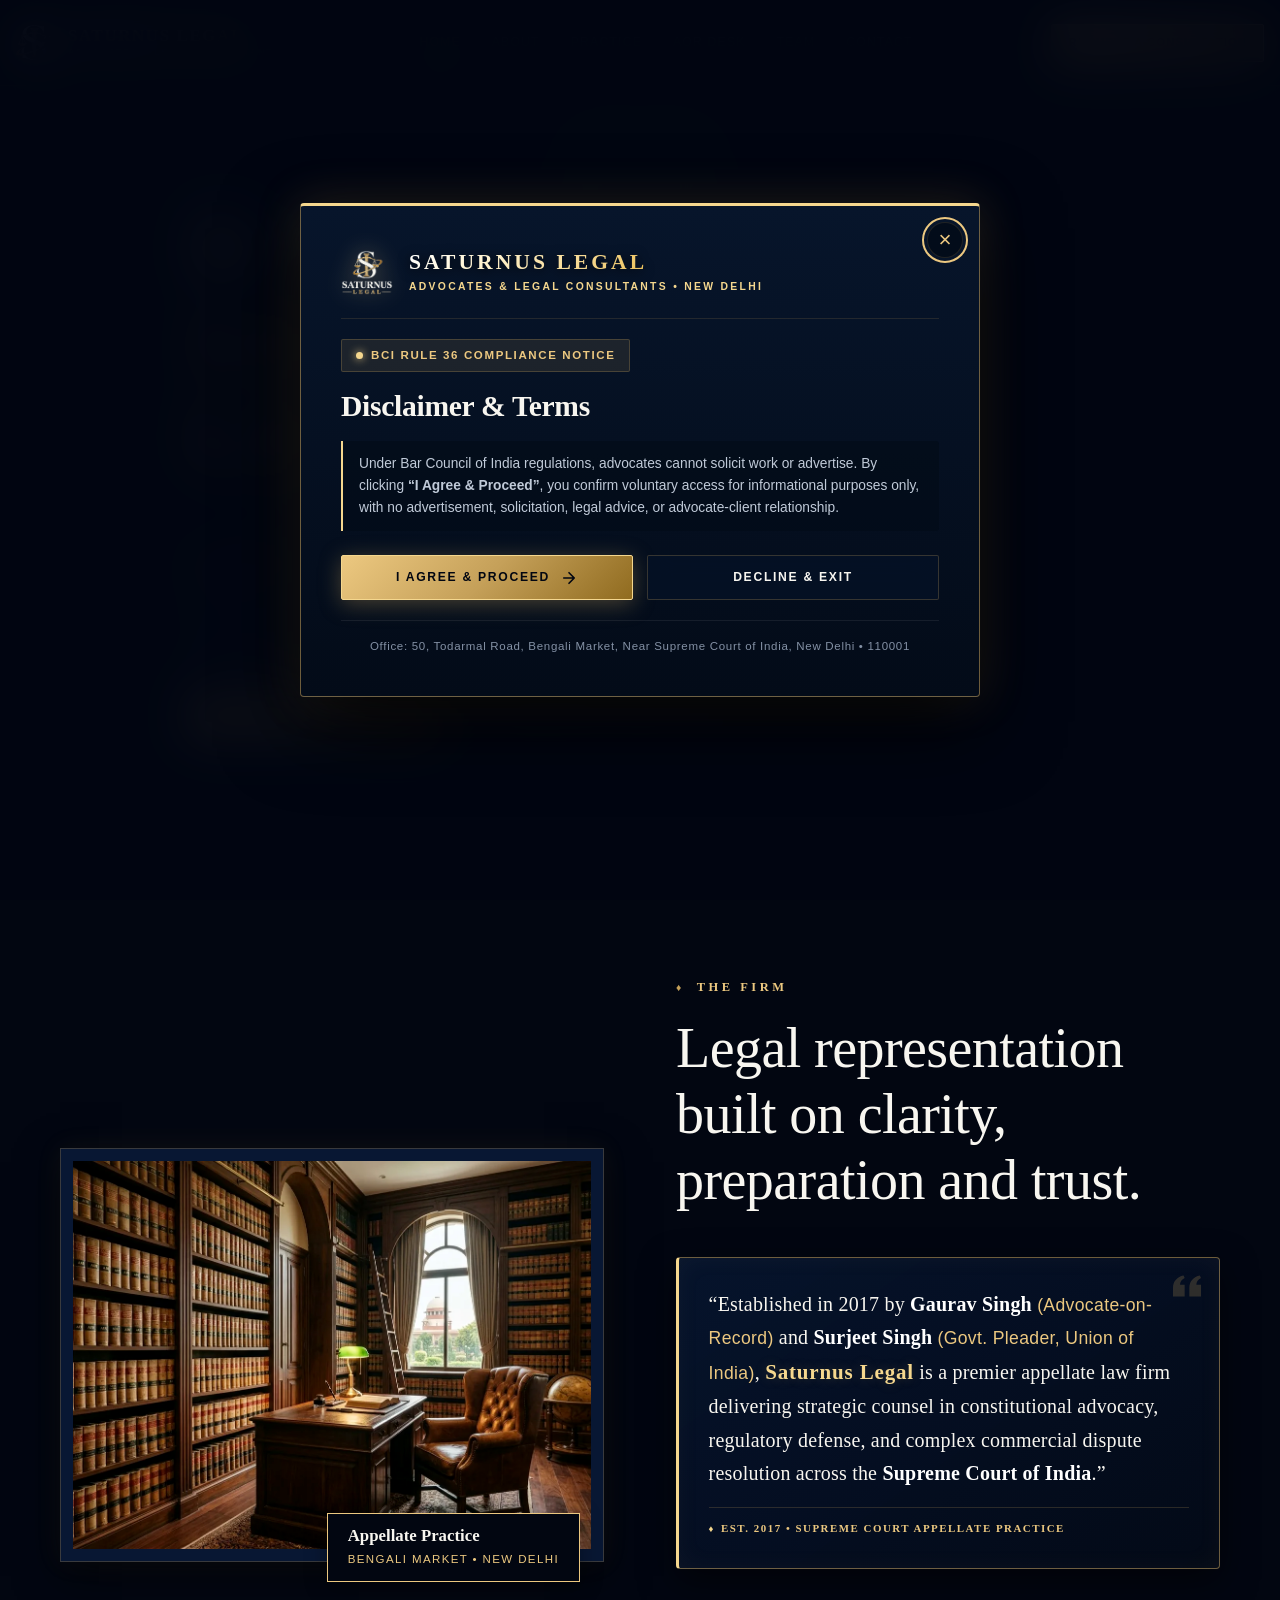
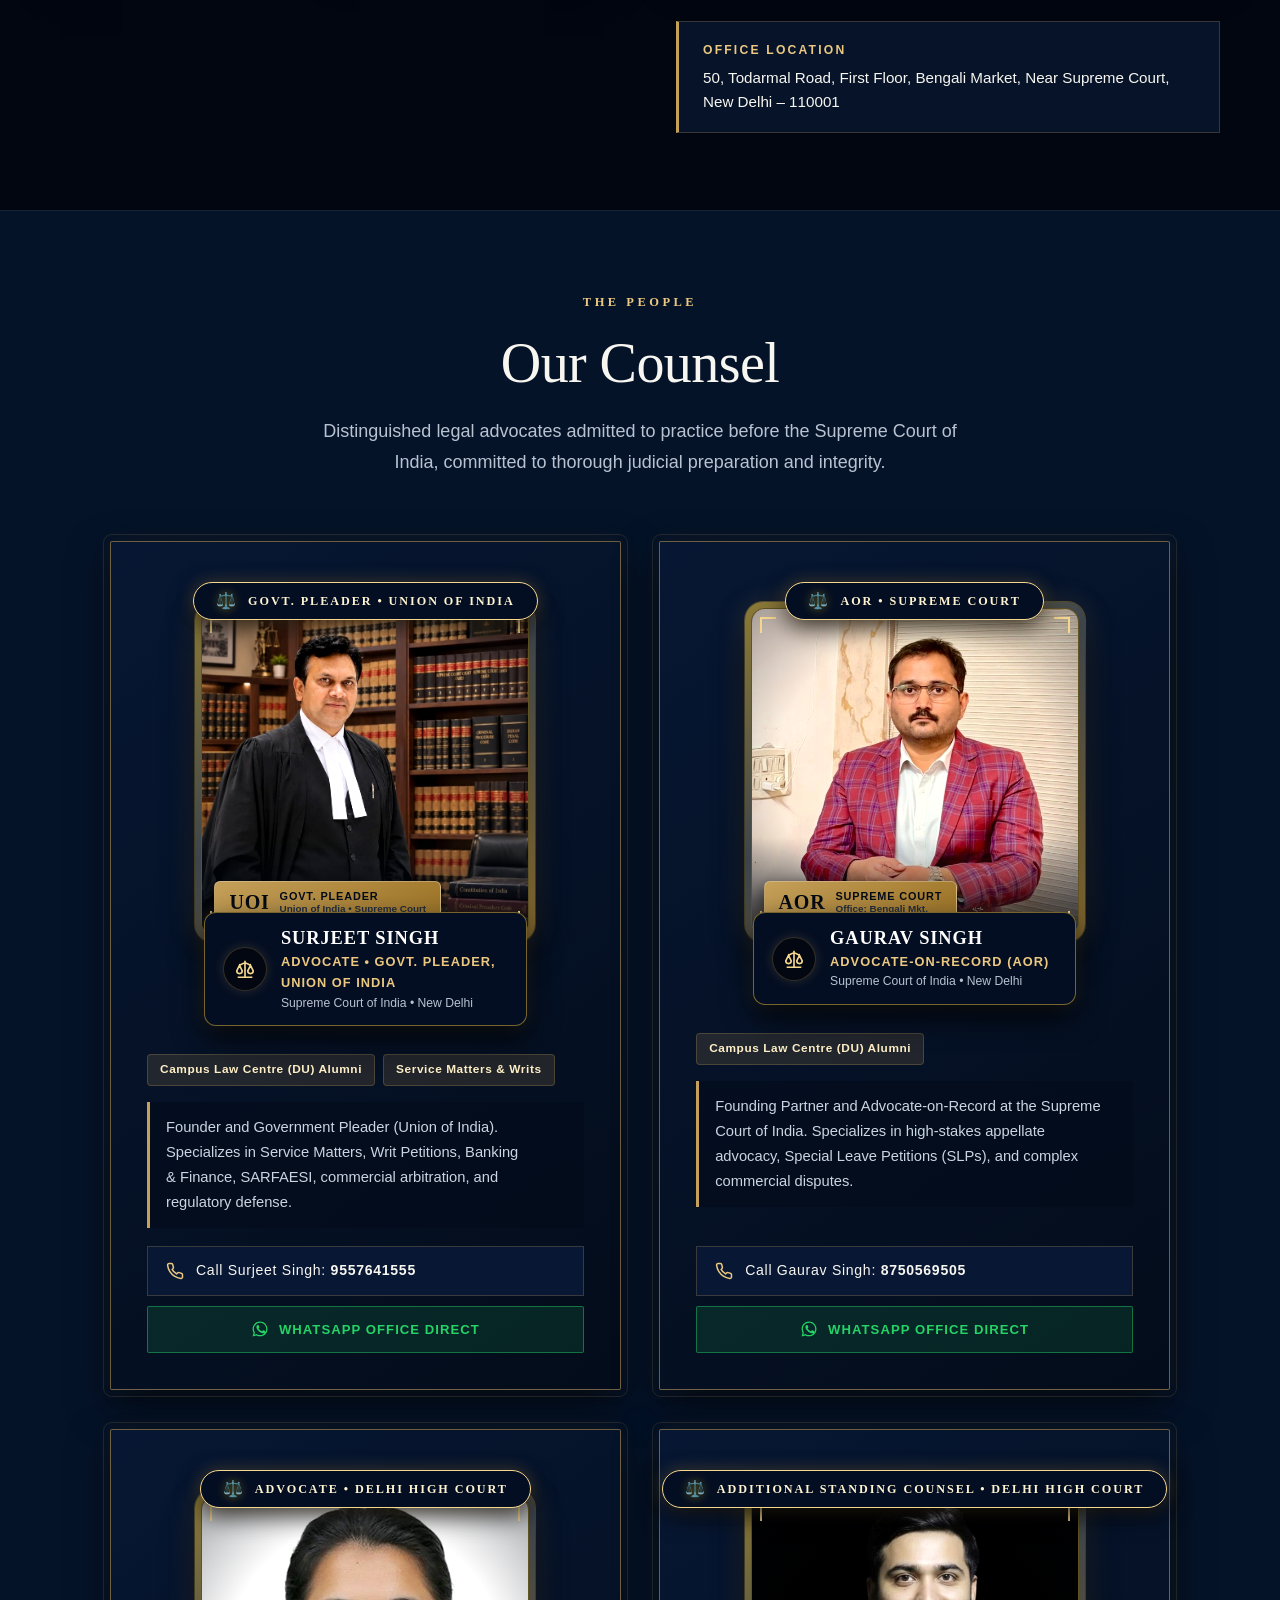
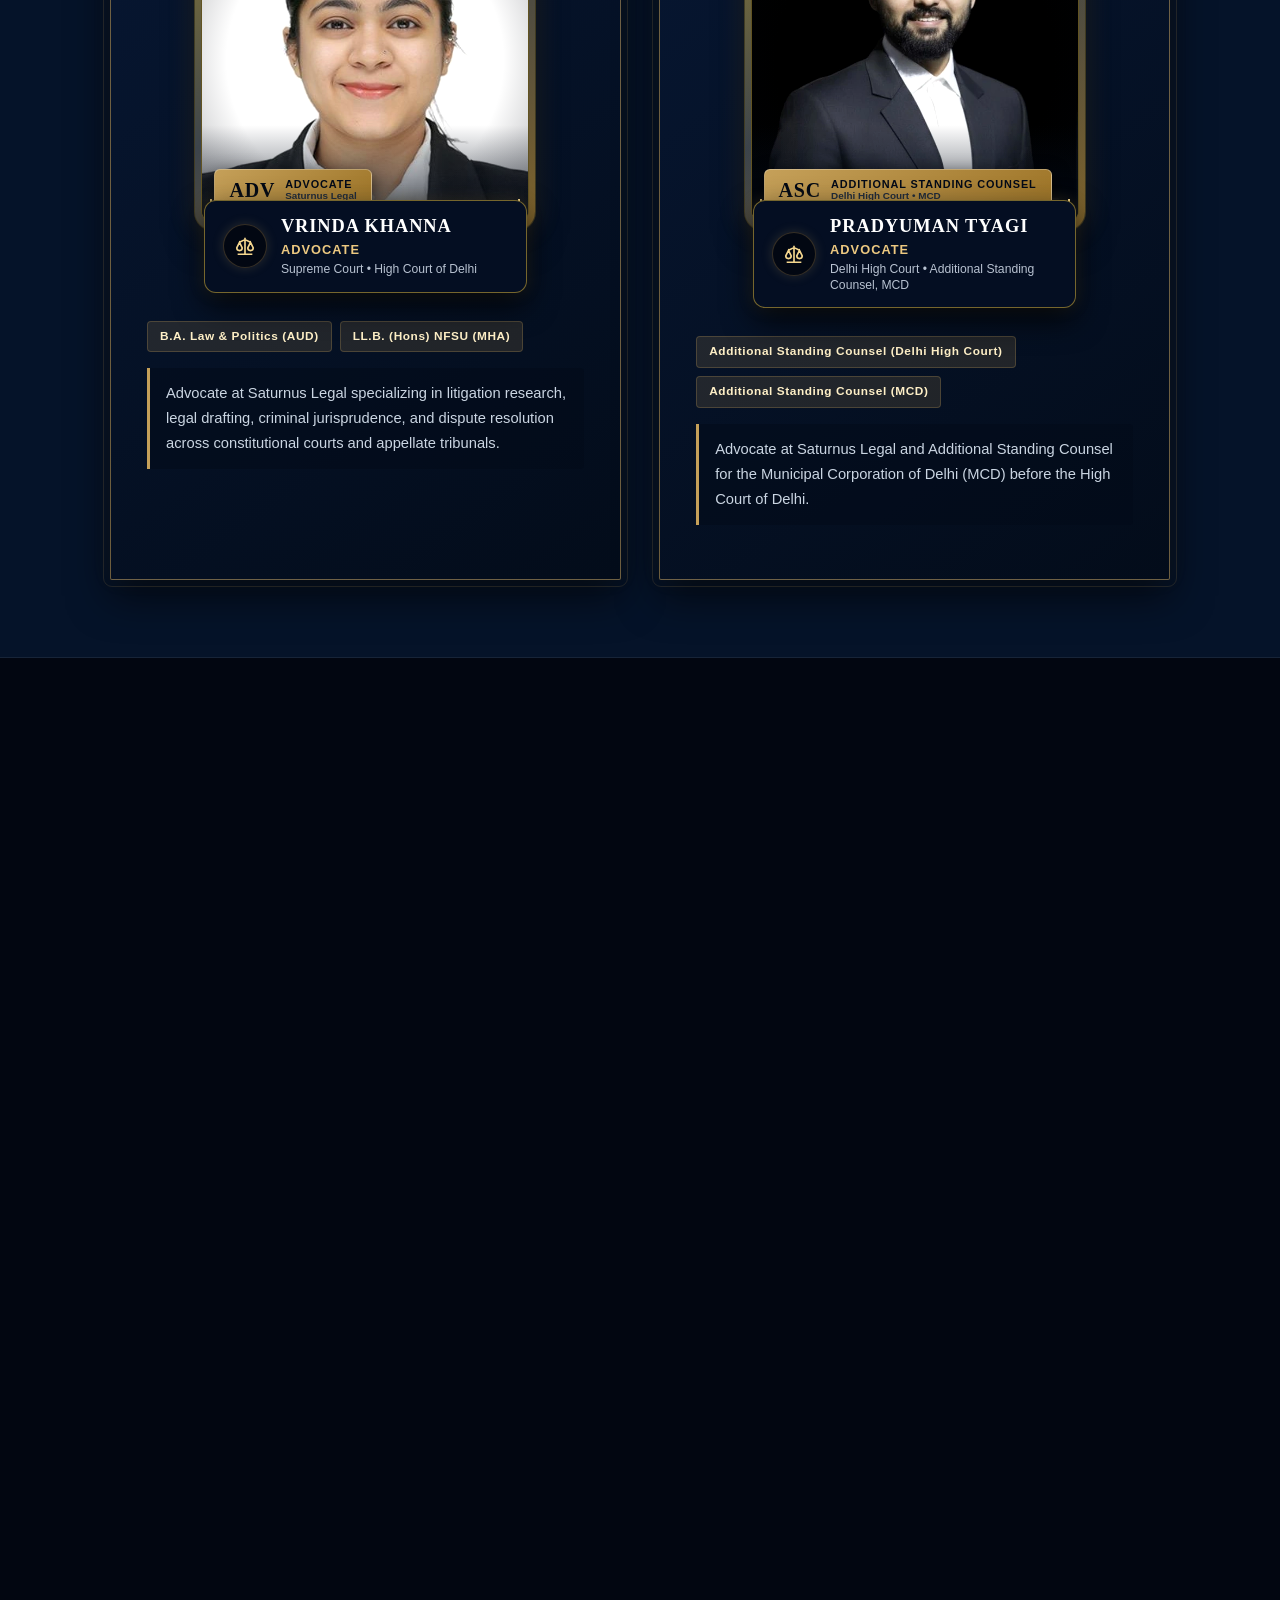
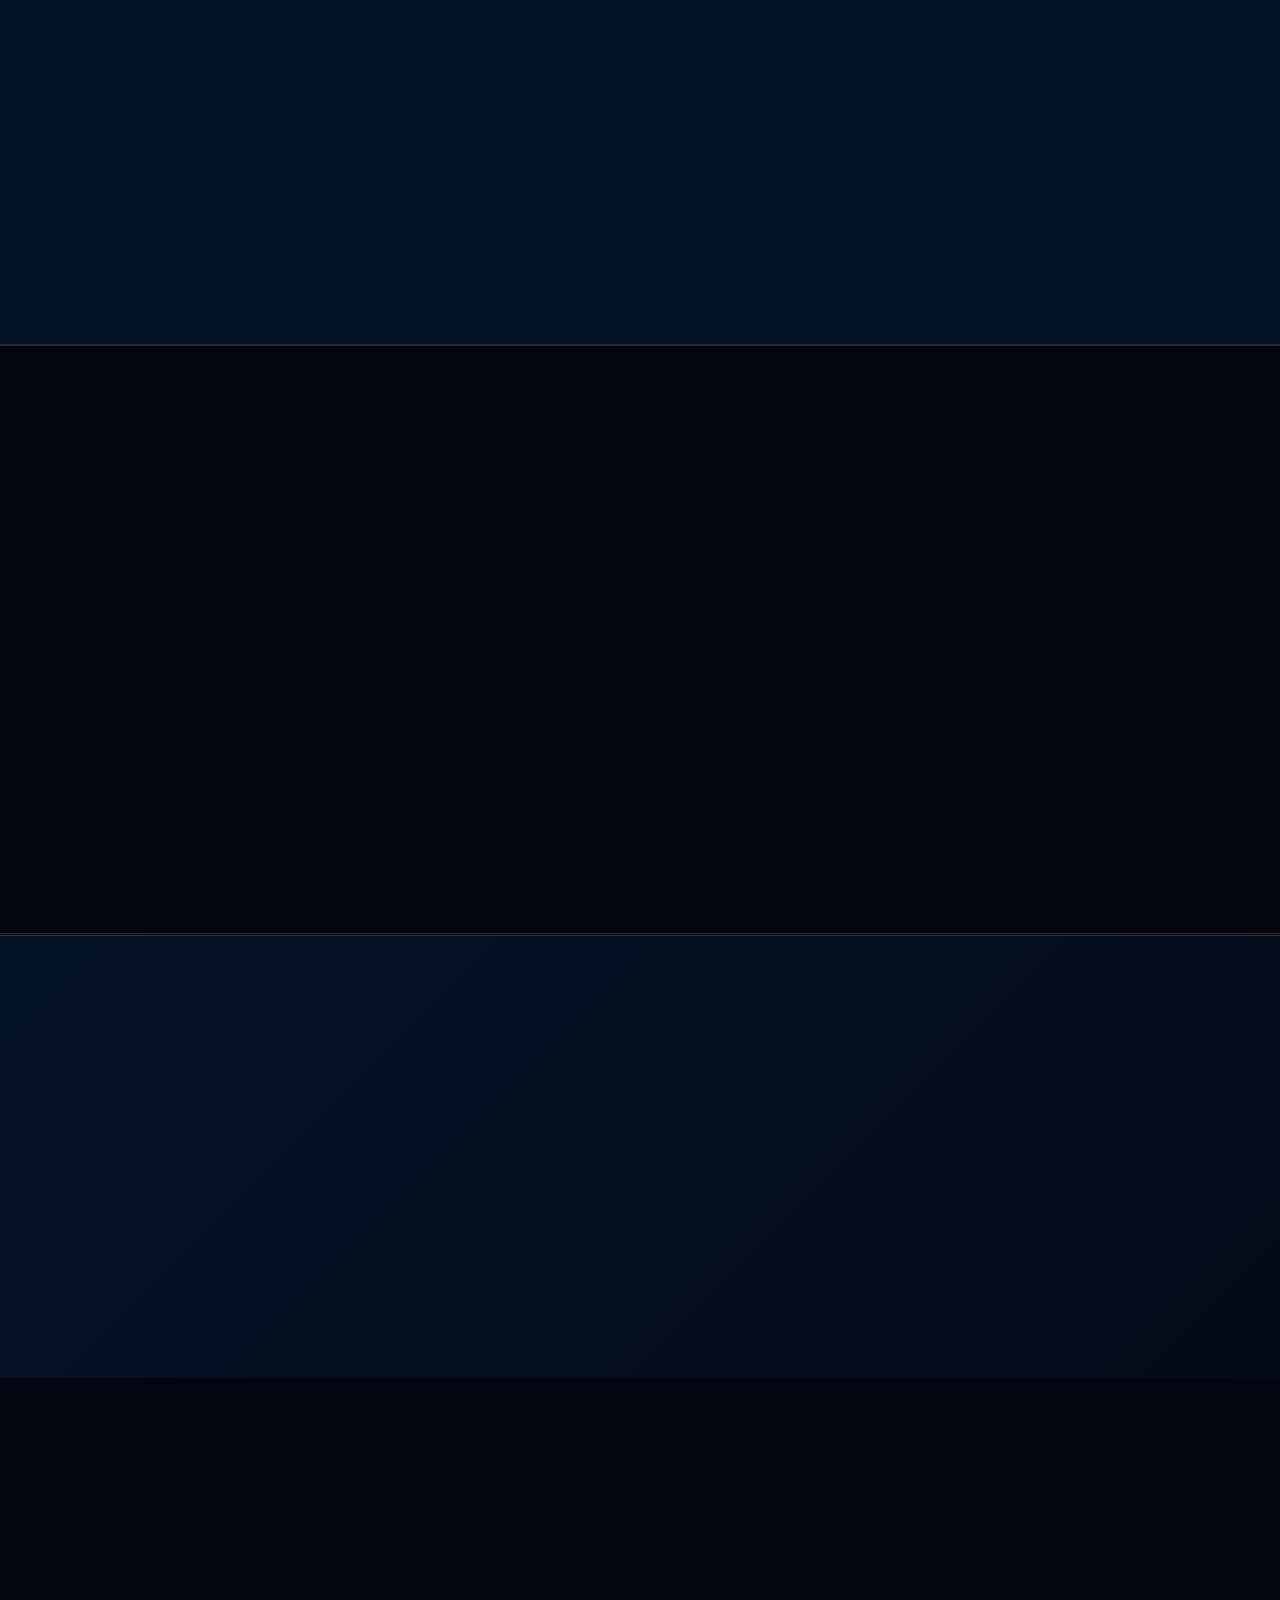
==== commit e4c2c67f: "Update hero prestige tag: remove Office from Advocate-on-Record" ====
--- a/index.html
+++ b/index.html
@@ -339,7 +339,7 @@
         <div class="hero-prestige-strip animate-hero-3">
           <div class="prestige-tag">
             <svg width="15" height="15" viewBox="0 0 24 24" fill="none" stroke="currentColor" stroke-width="2"><path d="M12 2L2 7l10 5 10-5-10-5zM2 17l10 5 10-5M2 12l10 5 10-5"/></svg>
-            <span>Advocate-on-Record Office</span>
+            <span>Advocate-on-Record</span>
           </div>
           <div class="prestige-tag">
             <svg width="15" height="15" viewBox="0 0 24 24" fill="none" stroke="currentColor" stroke-width="2"><circle cx="12" cy="12" r="10"/><path d="M12 6v6l4 2"/></svg>
